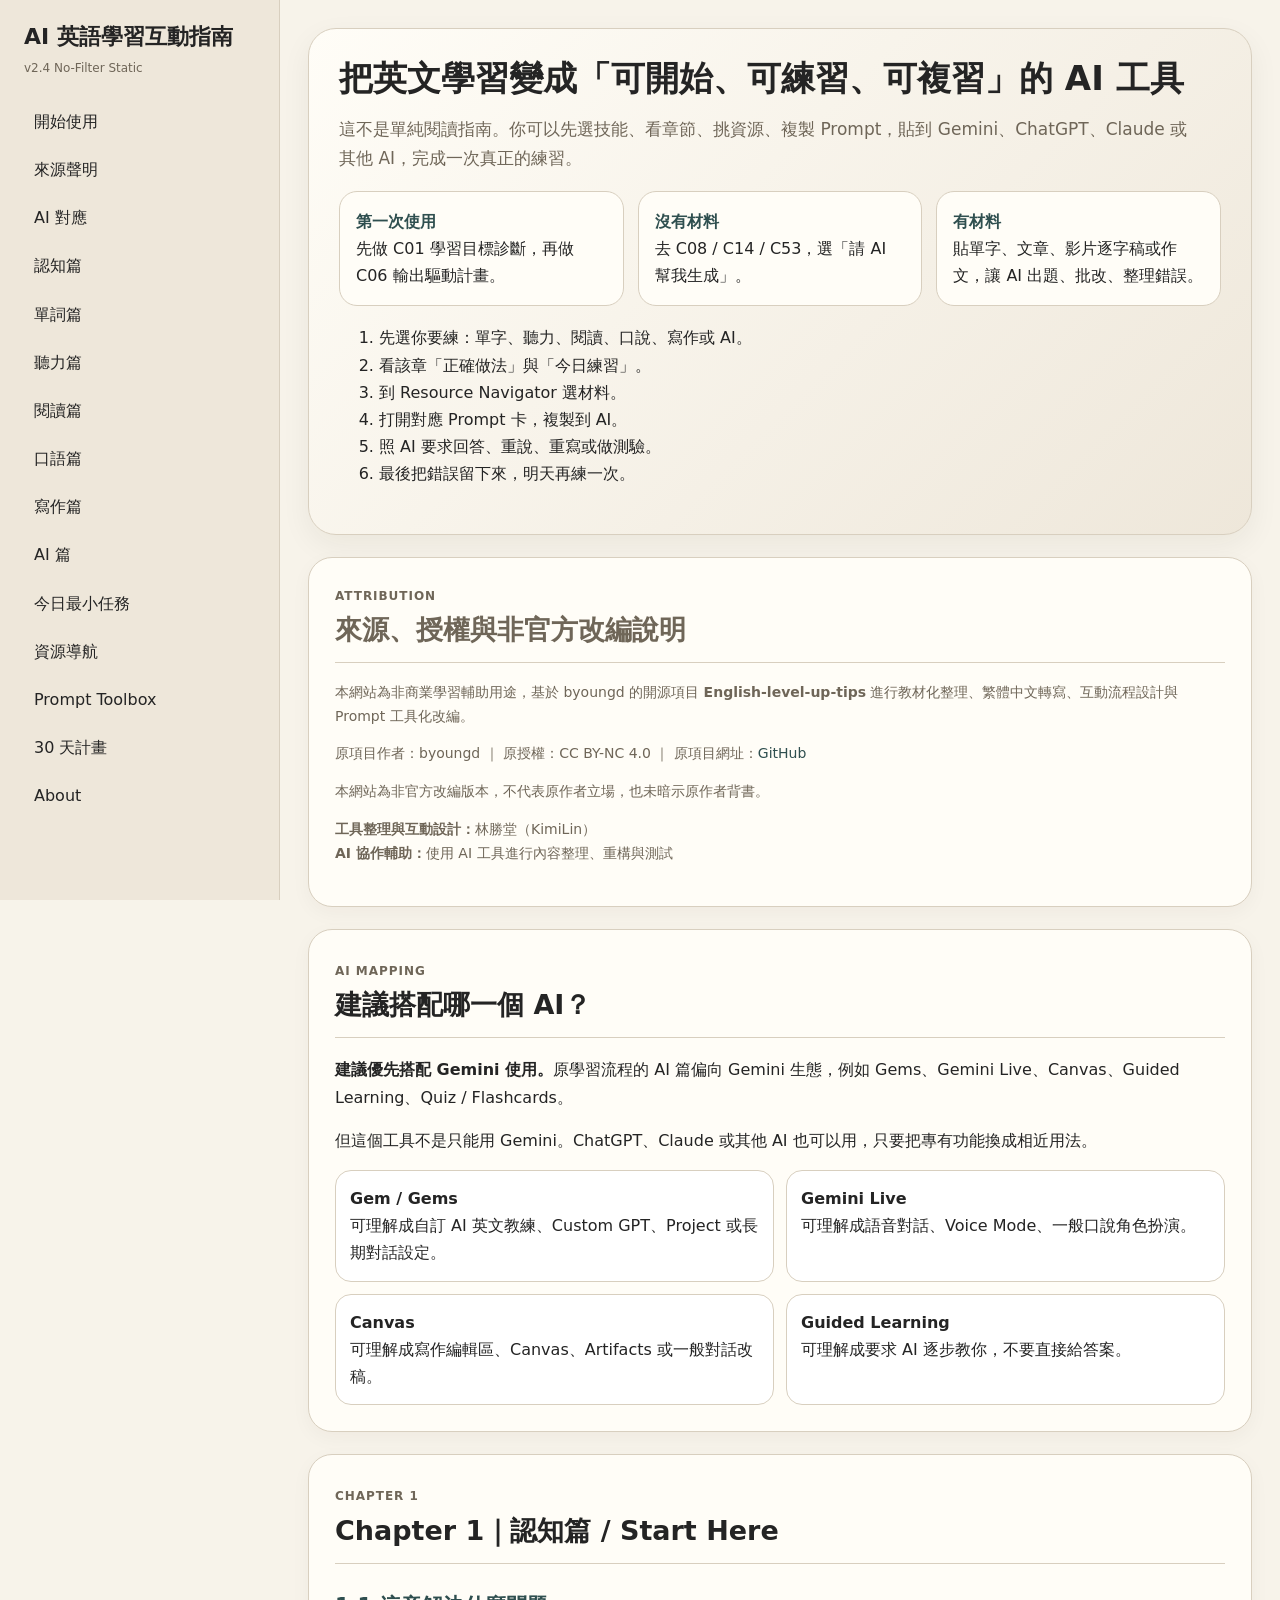
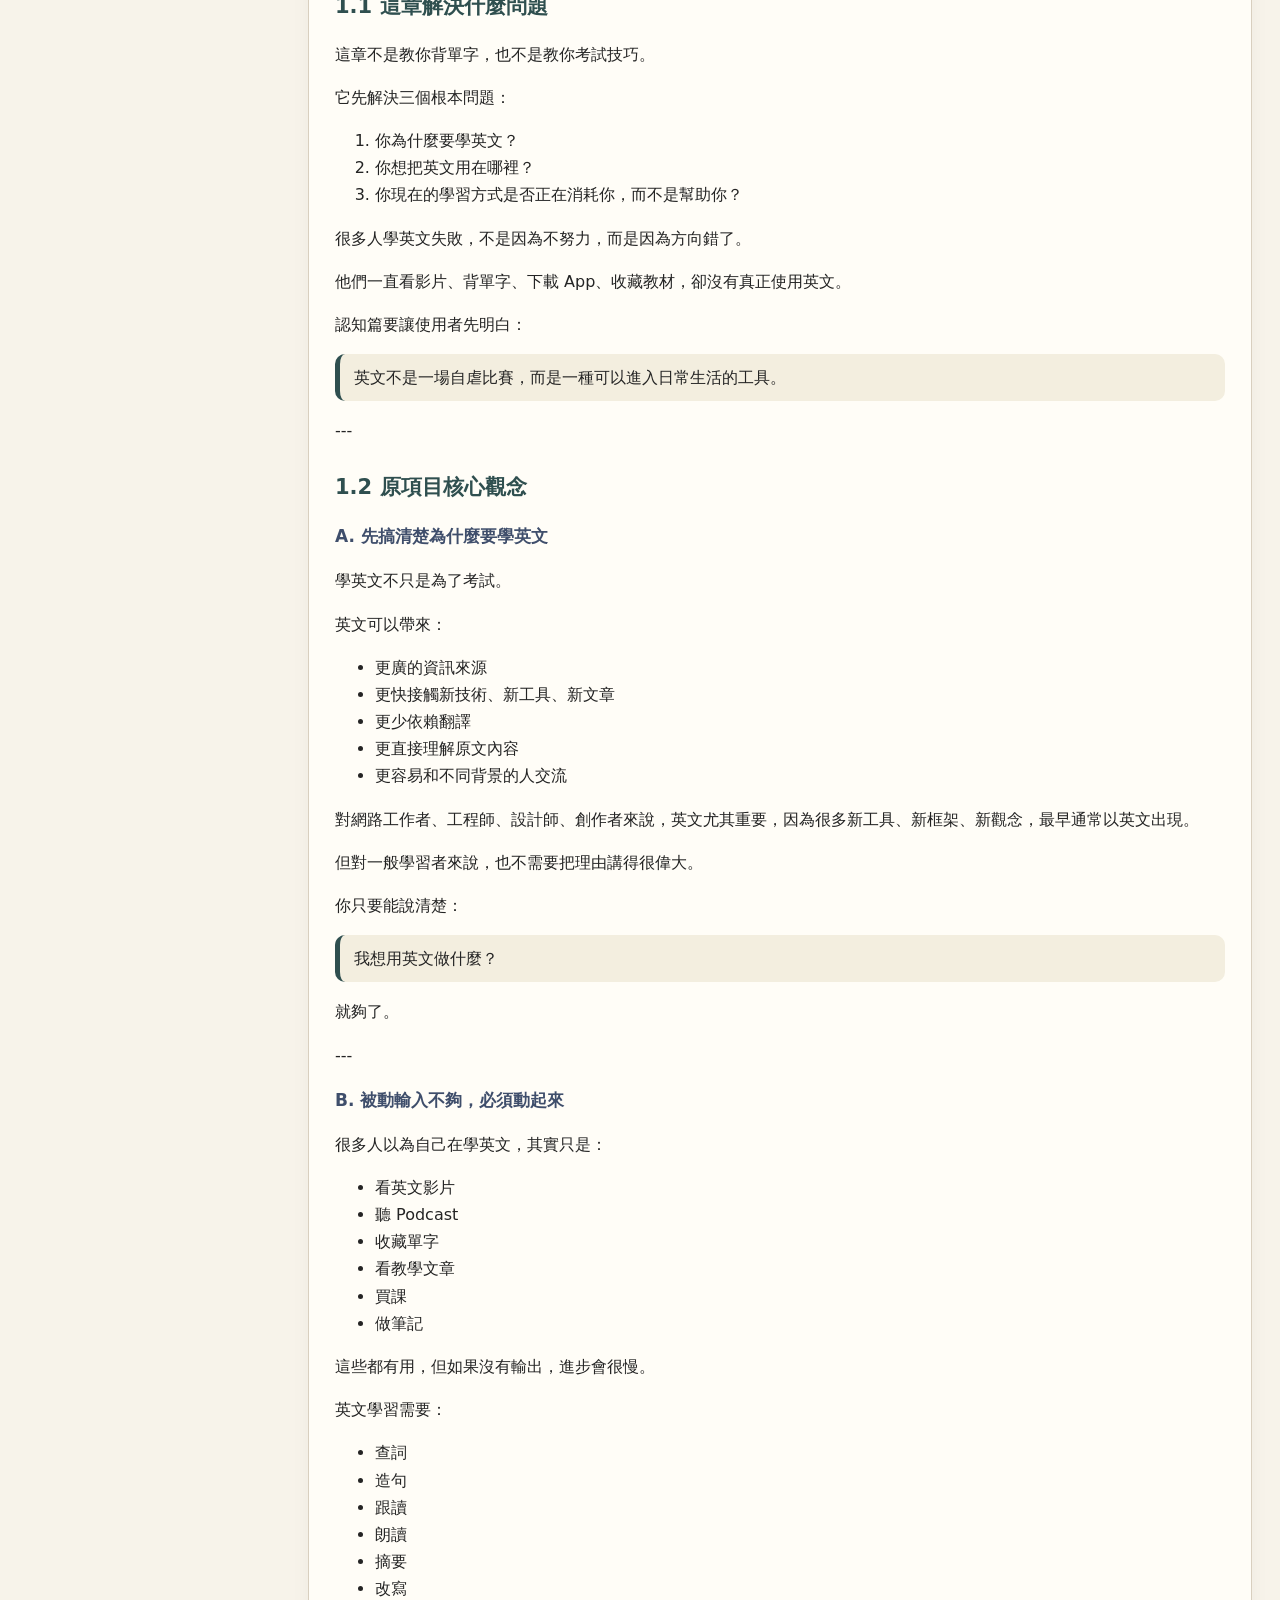
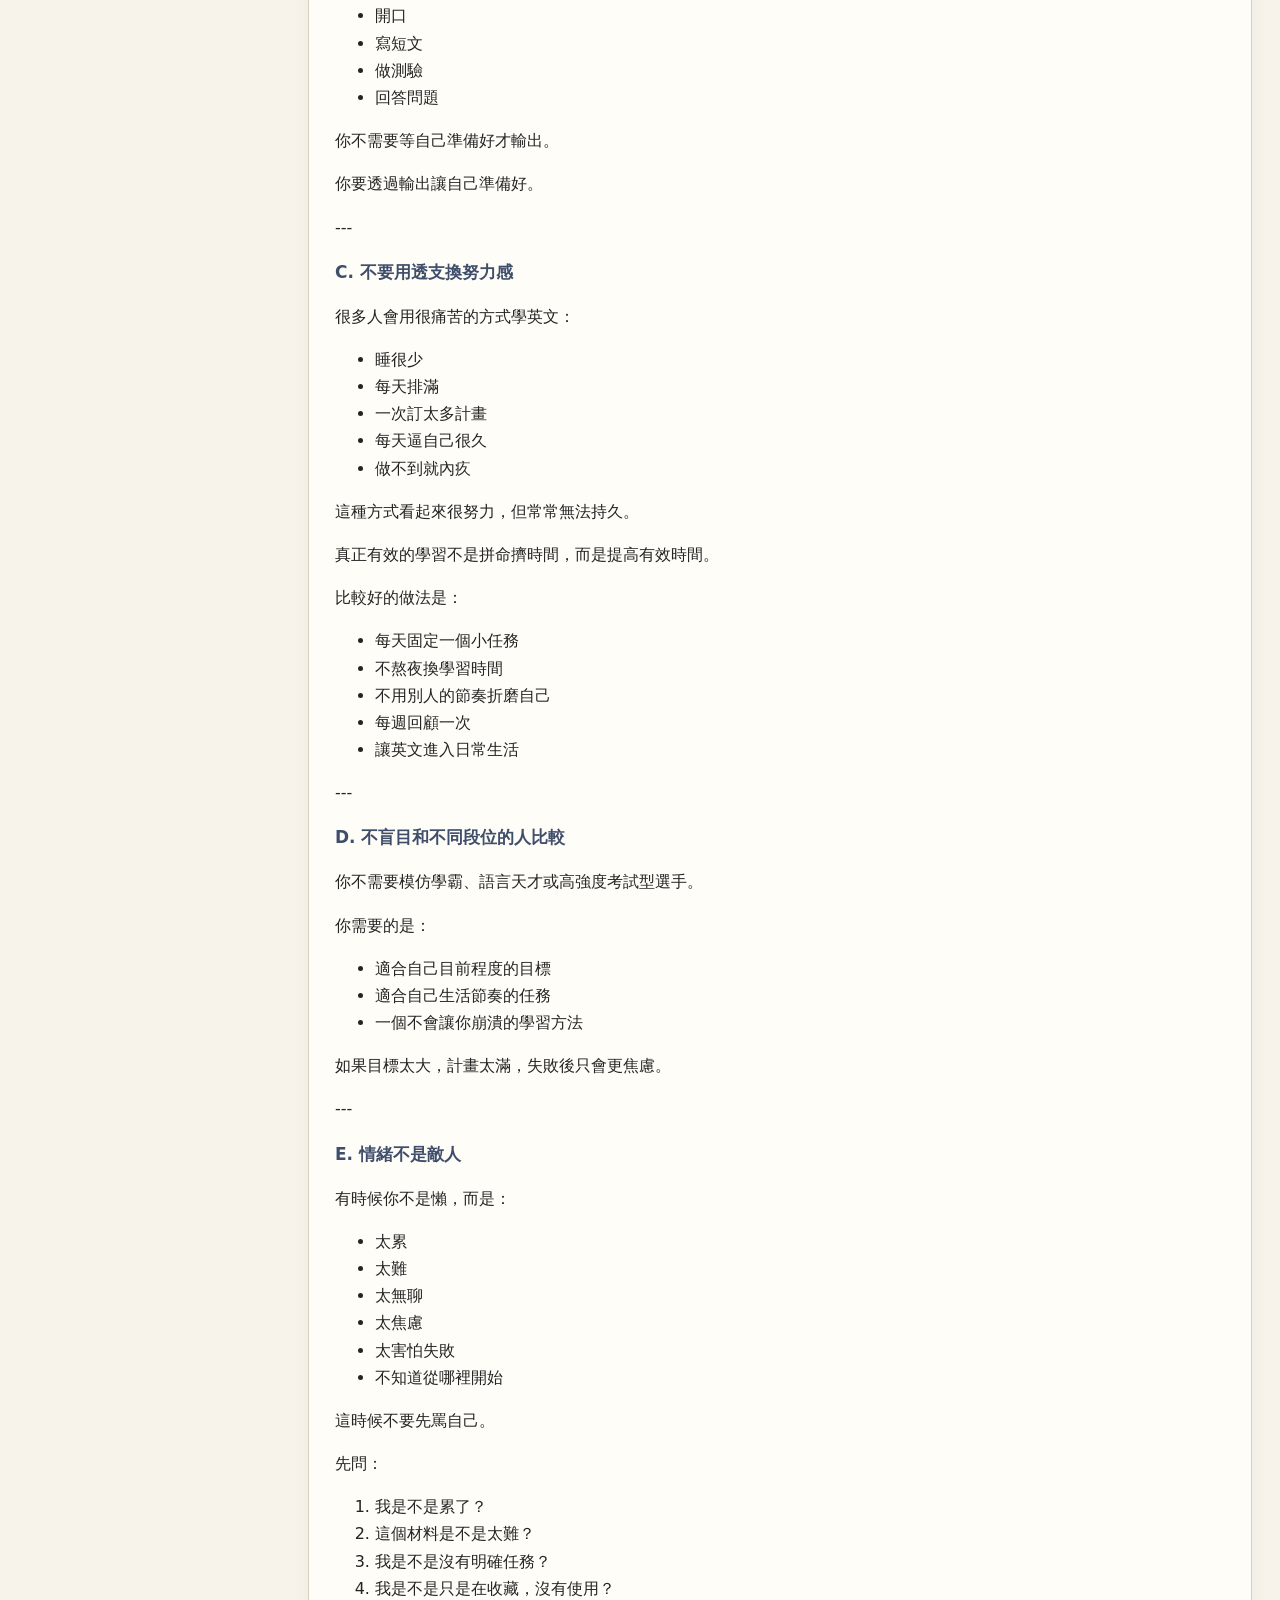
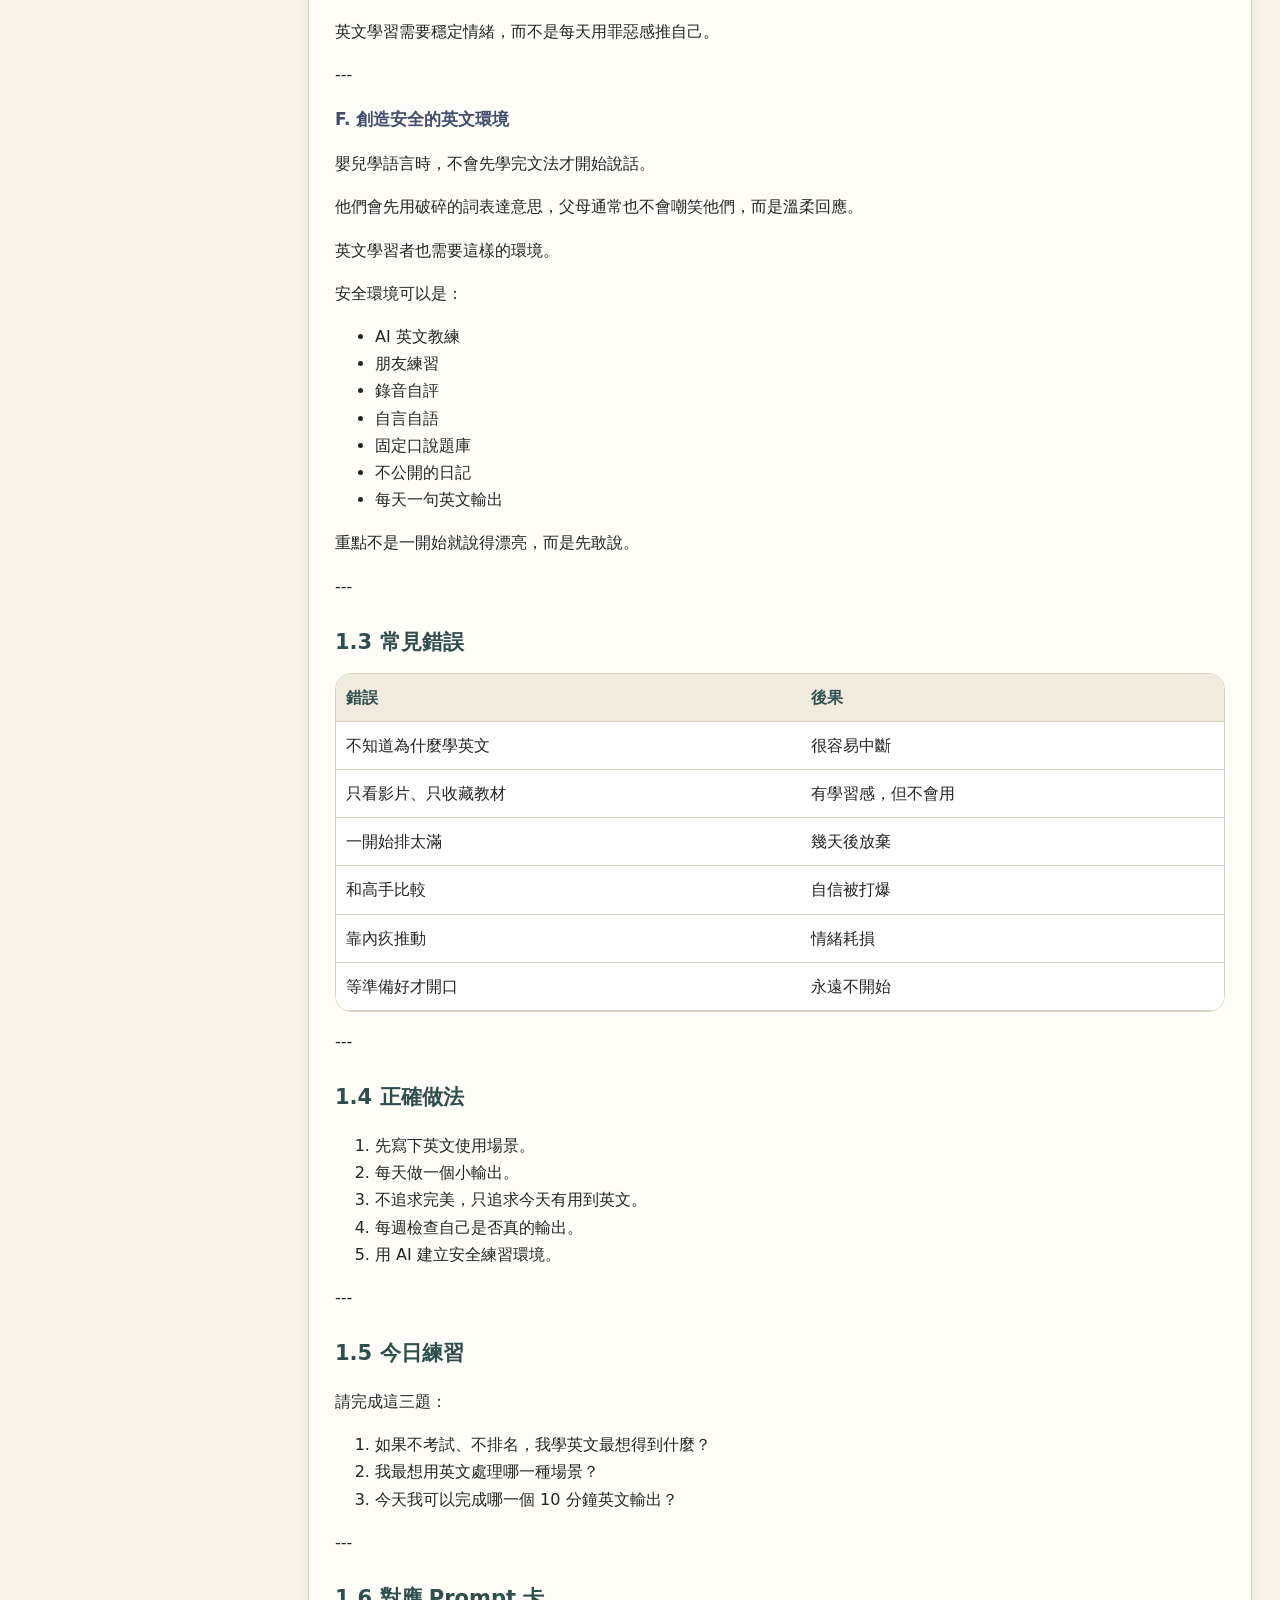
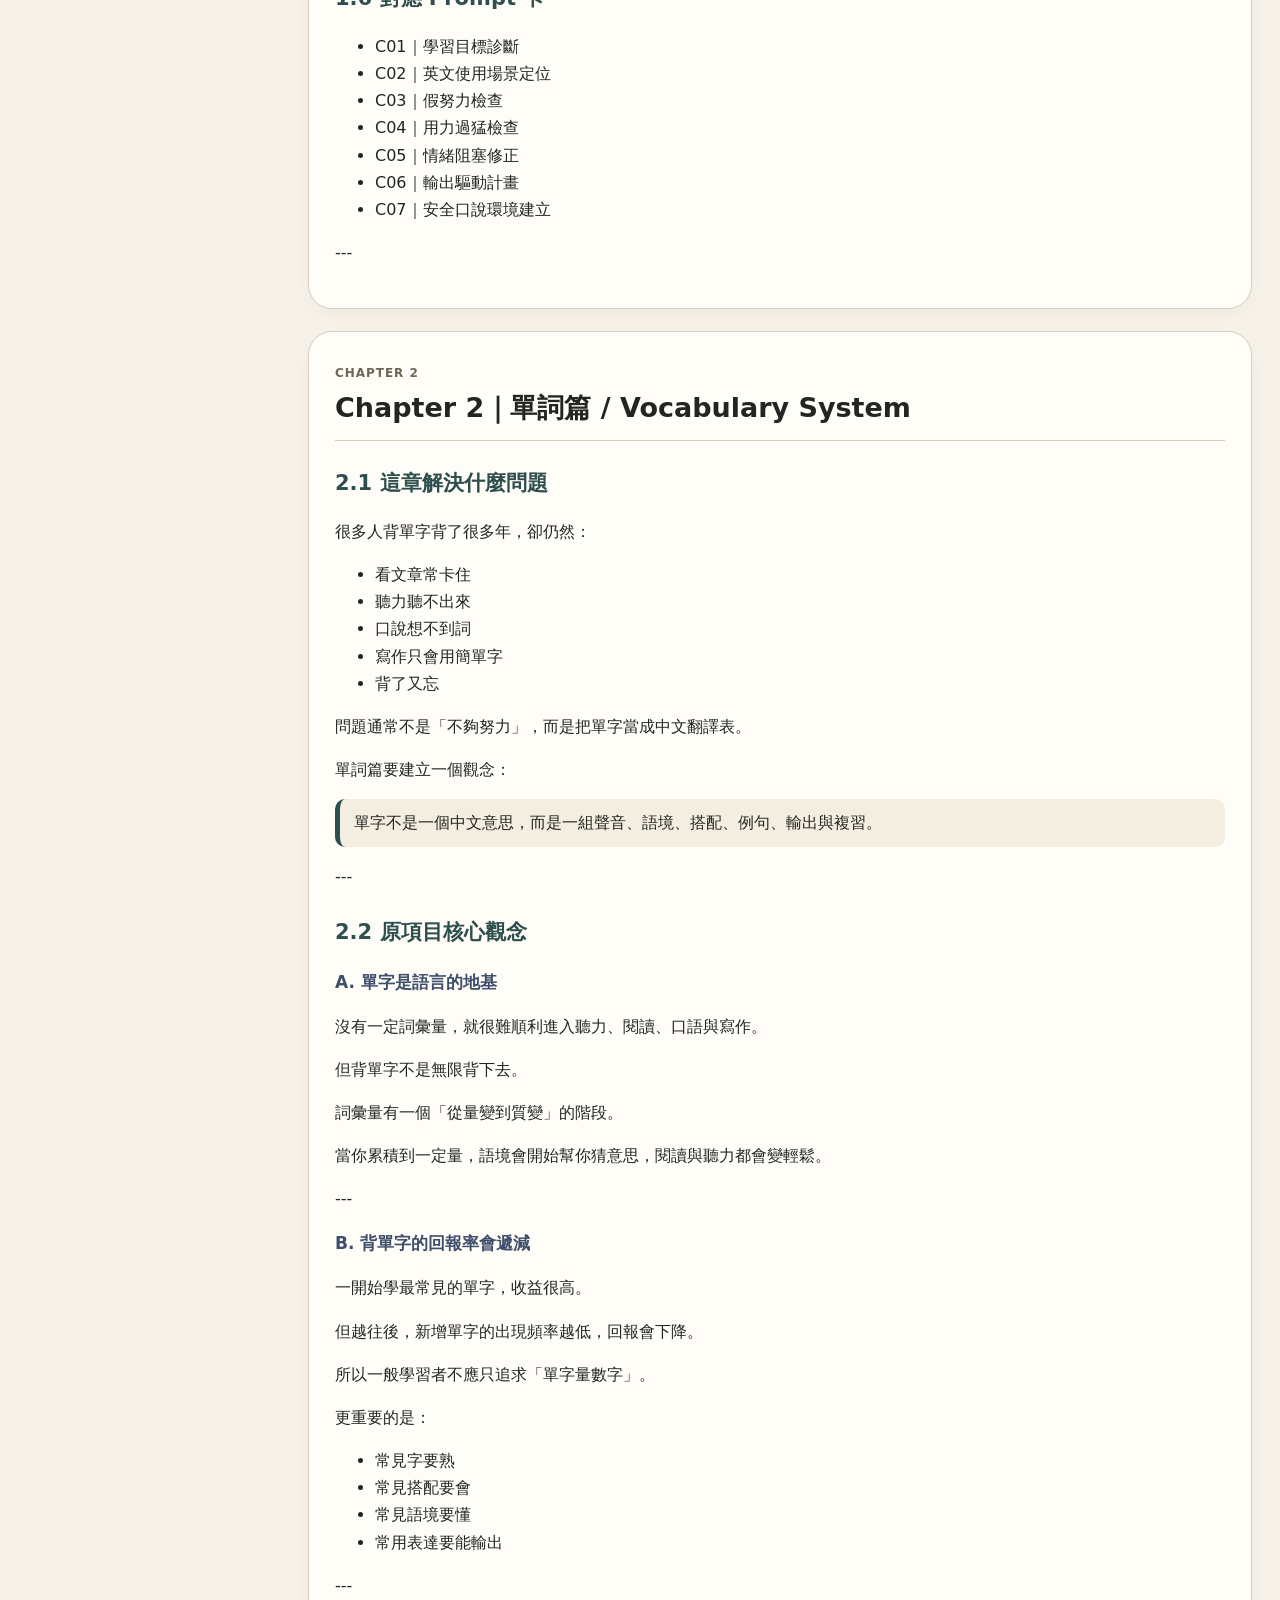
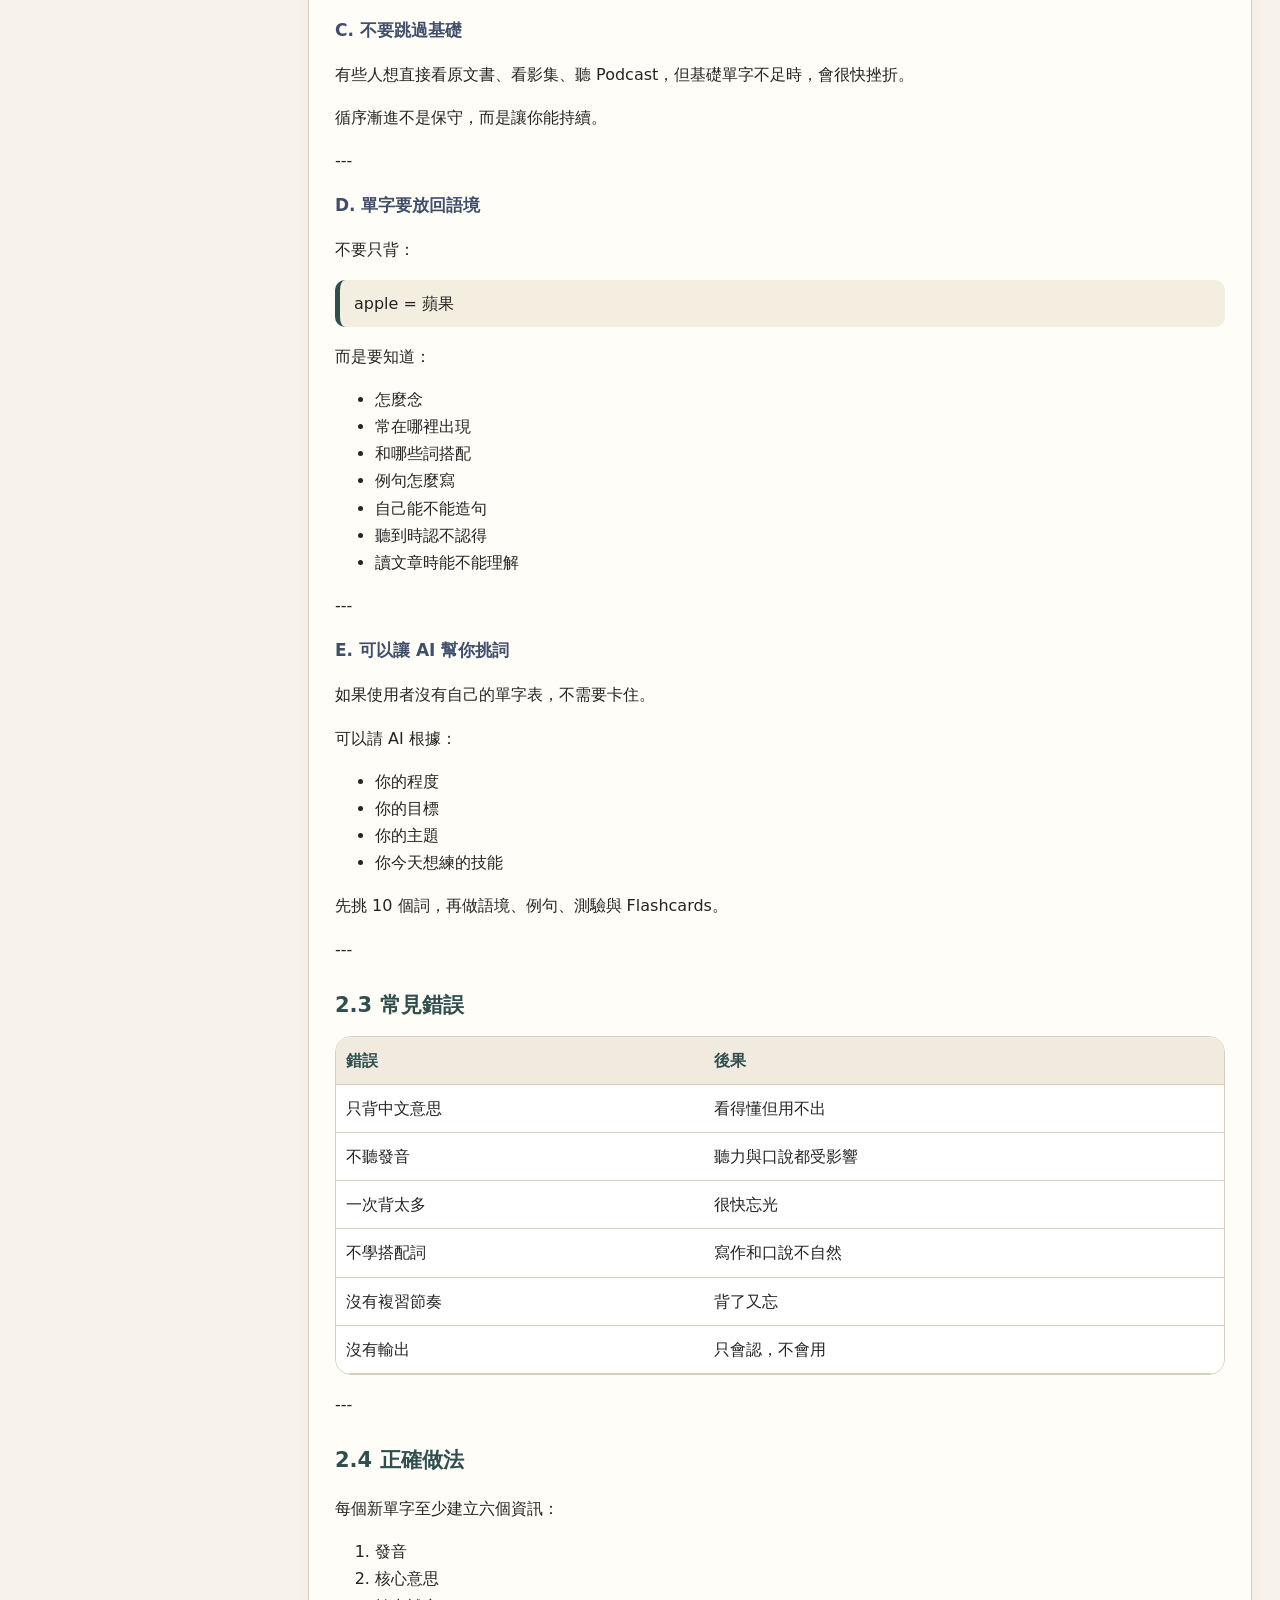
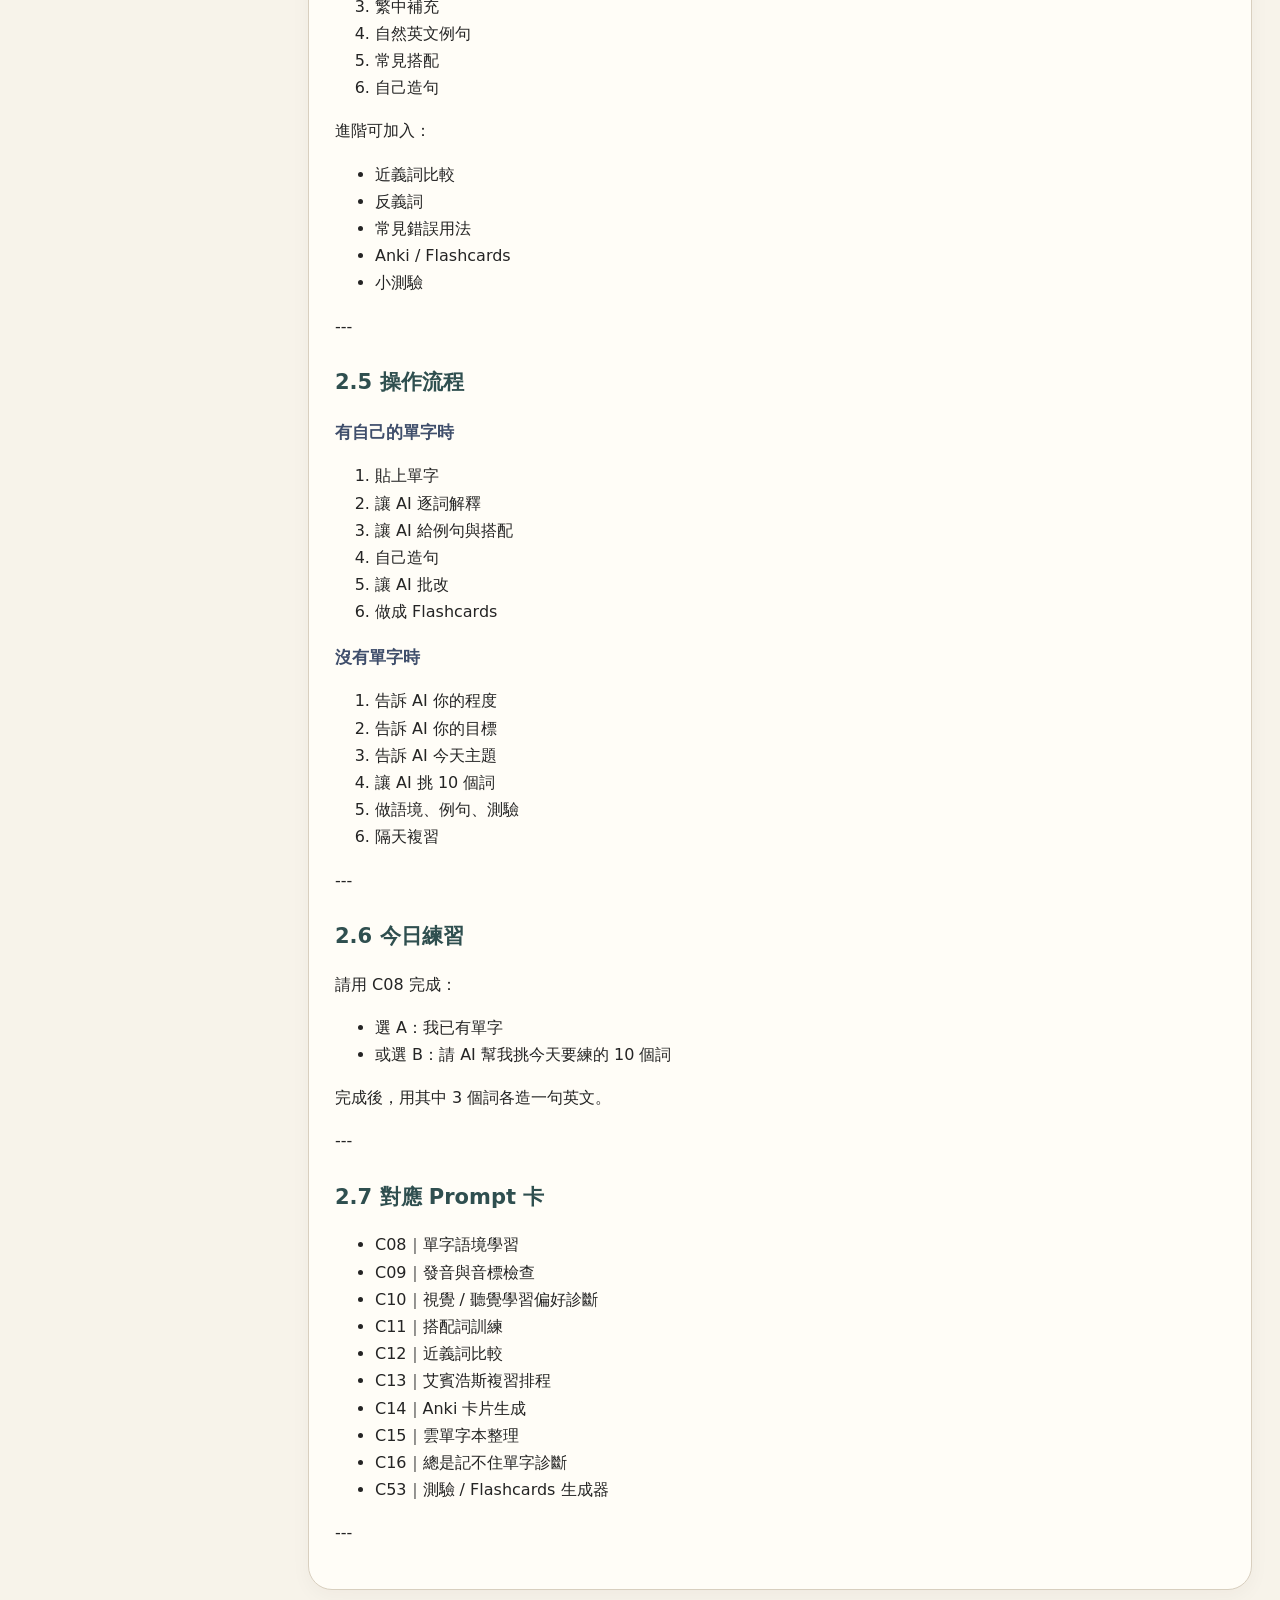
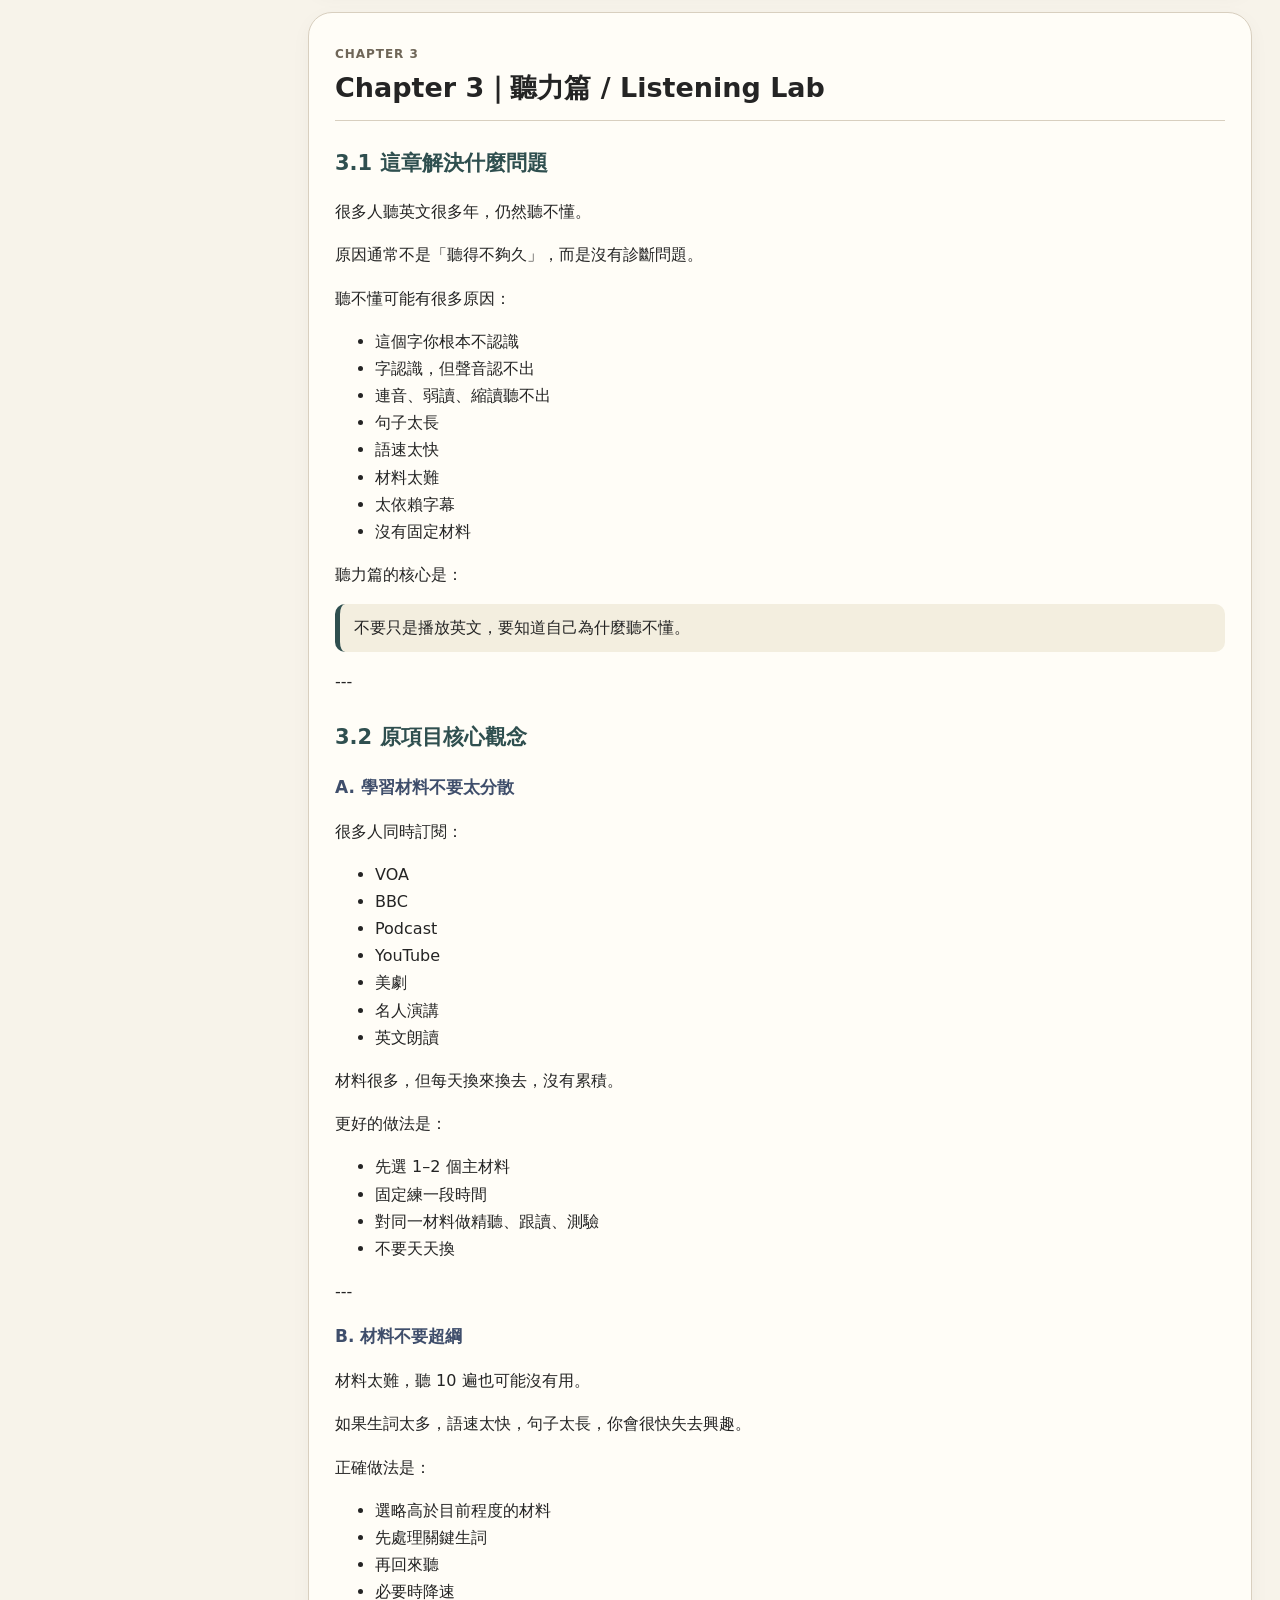
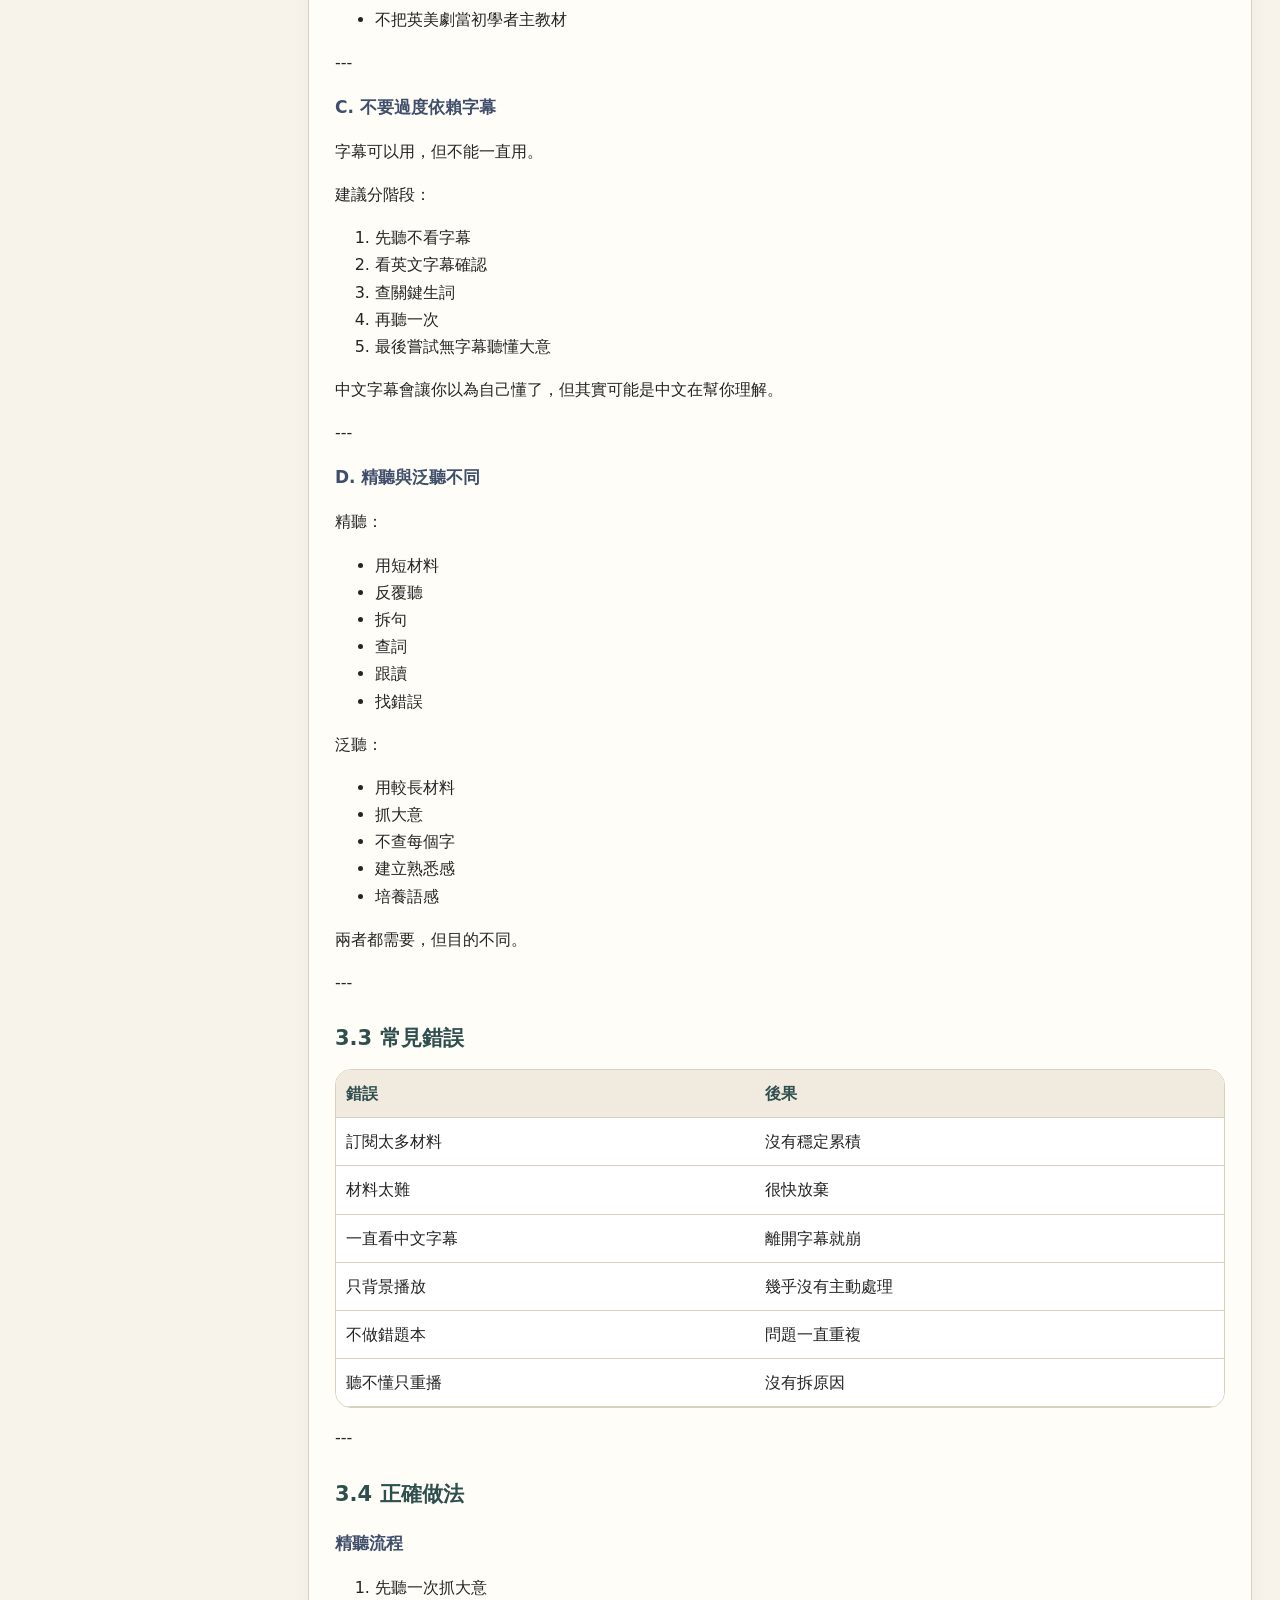
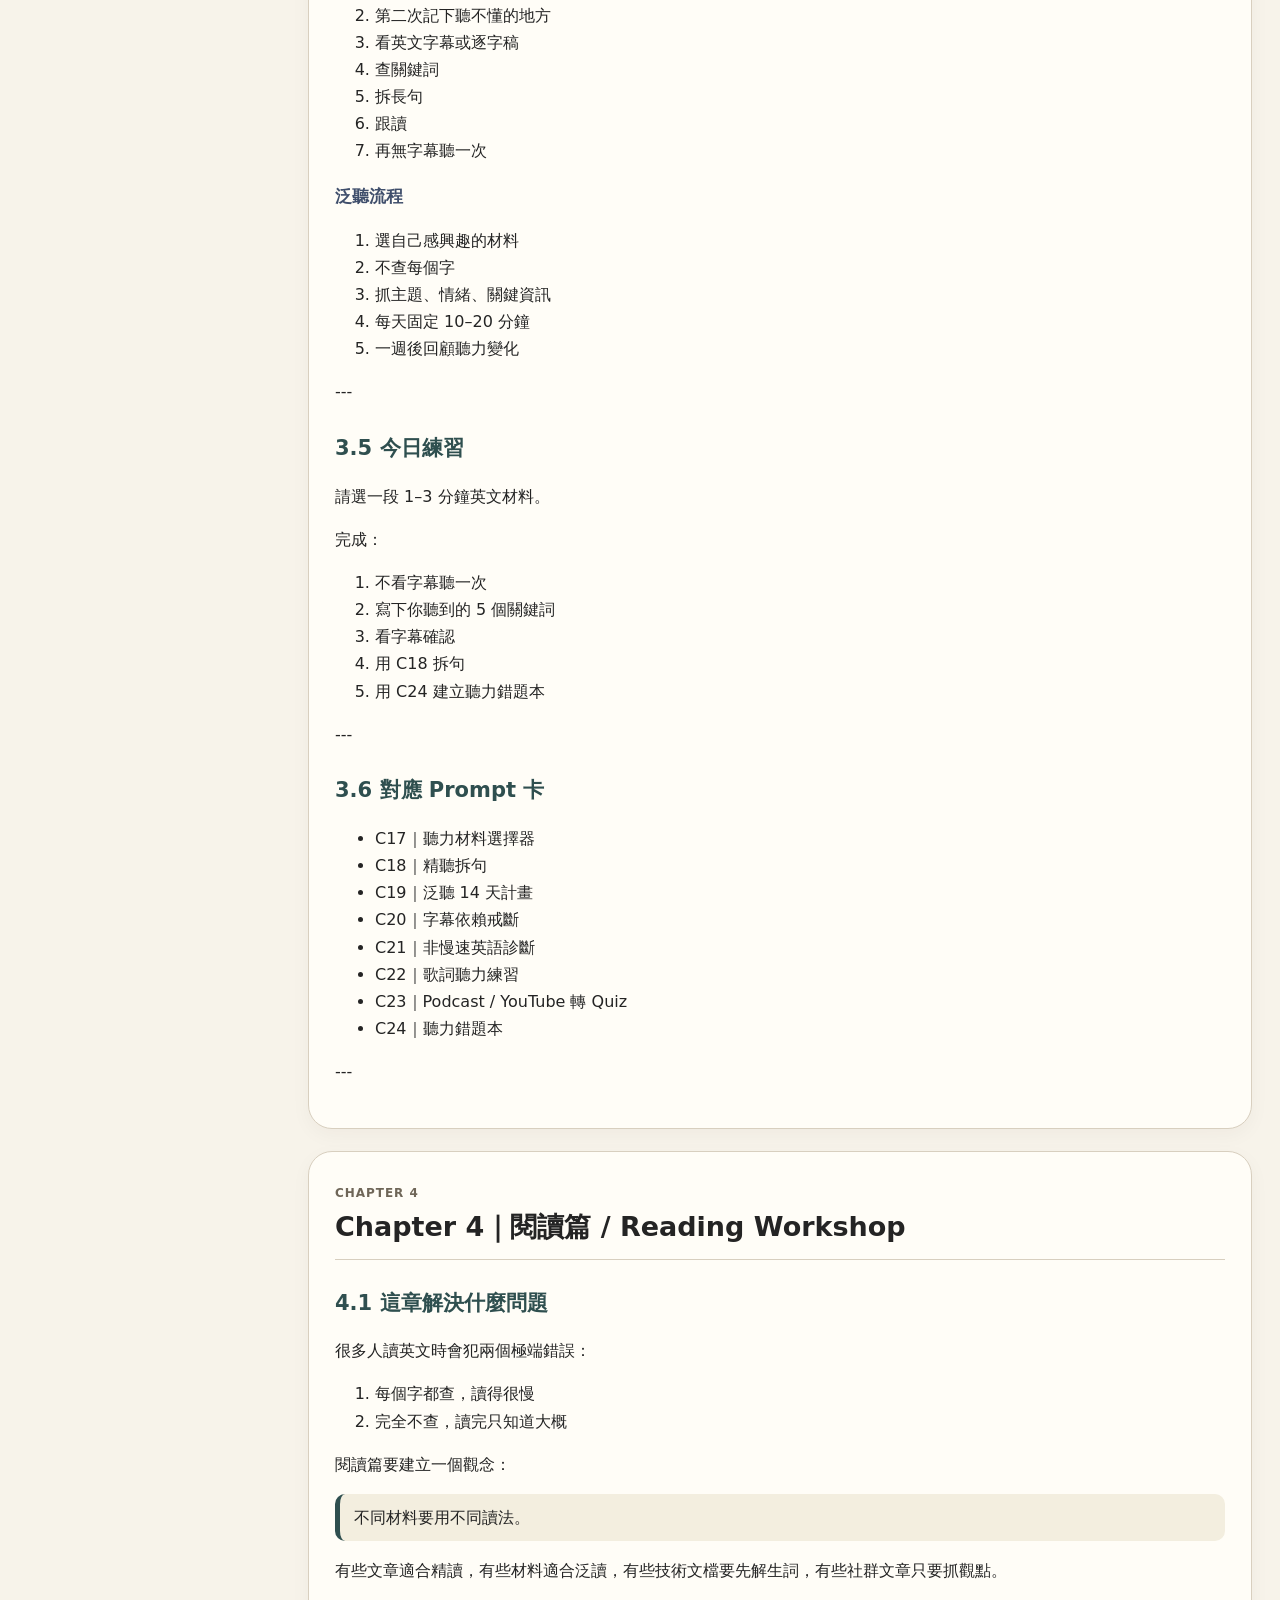
==== index.html @ 65187bd9 "Add files via upload" ====
<!doctype html>
<html lang="zh-Hant">
<head>
<meta charset="utf-8">
<meta name="viewport" content="width=device-width, initial-scale=1">
<title>AI 英語學習互動指南 v2.4</title>
<style>
:root {
  --bg:#F7F3EA; --panel:#FFFDF7; --side:#EEE7DA; --ink:#242424; --muted:#6f6658;
  --green:#2F4F4F; --blue:#3F4E6B; --line:#D8CFBF; --prompt:#1F2430; --promptText:#F5F7FA;
  --ok:#DDEEDC; --warn:#F6D6D6; --yellow:#FFF2B8;
}
*{box-sizing:border-box}
html{scroll-behavior:smooth}
body{margin:0;background:var(--bg);color:var(--ink);font-family:system-ui,-apple-system,BlinkMacSystemFont,"Noto Sans TC","Segoe UI",sans-serif;line-height:1.7}
a{color:var(--green);text-decoration:none}
.layout{display:grid;grid-template-columns:280px 1fr;min-height:100vh}
aside{background:var(--side);border-right:1px solid var(--line);padding:24px;position:sticky;top:0;height:100vh;overflow:auto}
.brand{font-weight:900;font-size:22px;line-height:1.2;margin-bottom:8px}
.version{font-size:12px;color:var(--muted);margin-bottom:20px}
nav a{display:block;padding:9px 10px;border-radius:10px;margin:3px 0;color:var(--ink)}
nav a:hover{background:rgba(47,79,79,.1)}
main{padding:28px;max-width:1180px;width:100%;margin:0 auto}
.hero{background:linear-gradient(135deg,#fffdf7,#eee7da);border:1px solid var(--line);border-radius:28px;padding:30px;margin-bottom:22px;box-shadow:0 10px 30px rgba(40,30,10,.06)}
.hero h1{font-size:34px;line-height:1.15;margin:0 0 12px}
.subtitle{font-size:17px;color:var(--muted);max-width:850px}
.quick-grid{display:grid;grid-template-columns:repeat(3,minmax(0,1fr));gap:14px;margin:18px 0}
.quick{background:var(--panel);border:1px solid var(--line);border-radius:18px;padding:16px}
.quick b{color:var(--green)}
.section{background:var(--panel);border:1px solid var(--line);border-radius:24px;padding:26px;margin:22px 0;box-shadow:0 6px 20px rgba(40,30,10,.04)}
.section-head{border-bottom:1px solid var(--line);margin-bottom:18px;padding-bottom:10px}
.kicker{font-size:12px;text-transform:uppercase;letter-spacing:.08em;color:var(--muted);font-weight:700}
h2{font-size:27px;line-height:1.25;margin:.2em 0}
h3{font-size:21px;margin:1.2em 0 .45em;color:var(--green)}
h4{font-size:17px;margin:1em 0 .25em;color:var(--blue)}
blockquote{border-left:5px solid var(--green);background:#f3eedf;padding:10px 14px;margin:12px 0;border-radius:10px}
.table-wrap{overflow:auto;border:1px solid var(--line);border-radius:16px;margin:12px 0}
table{border-collapse:collapse;width:100%;min-width:560px;background:#fff}
th,td{border-bottom:1px solid var(--line);padding:10px;vertical-align:top;text-align:left}
th{background:#f0eadf;color:var(--green)}
pre{background:var(--prompt);color:var(--promptText);padding:14px;border-radius:14px;overflow:auto}
.filters{display:flex;flex-wrap:wrap;gap:8px;margin:12px 0 18px}
.filter-btn{border:1px solid var(--line);background:#fff;border-radius:999px;padding:8px 12px;cursor:pointer}
.filter-btn.active{background:var(--green);color:white}
.resource-grid{display:grid;grid-template-columns:repeat(2,minmax(0,1fr));gap:14px}
.resource-card{border:1px solid var(--line);border-radius:18px;background:#fffdf9;padding:16px}
.card-top{display:flex;justify-content:space-between;font-size:12px;color:var(--muted);font-weight:700}
.resource-card h3{margin:.4em 0;font-size:18px}
.tag,.pill{display:inline-block;border:1px solid var(--line);border-radius:999px;padding:3px 8px;margin:2px;font-size:12px;background:#fff}
.pill{background:#eef5ef;color:var(--green);font-weight:700}
.warn{background:#fff6f2;border-left:4px solid #c87958;padding:9px;border-radius:8px}
.prompt-toolbar{display:flex;flex-wrap:wrap;gap:8px;margin-bottom:14px}
.prompt-card{border:1px solid var(--line);border-radius:18px;background:#fff;margin:10px 0;overflow:hidden}
.prompt-card summary{cursor:pointer;padding:14px 16px;display:flex;justify-content:space-between;gap:12px;align-items:center}
.prompt-card summary span{font-size:12px;color:var(--muted);white-space:nowrap}
.prompt-card[open]{box-shadow:0 8px 20px rgba(30,30,20,.06)}
.prompt-card > *:not(summary){margin-left:16px;margin-right:16px}
.meta-grid{display:grid;grid-template-columns:1fr 1fr;gap:10px}
textarea{width:calc(100% - 32px);min-height:180px;margin:8px 16px 8px 0;padding:14px;border-radius:14px;border:1px solid var(--line);background:var(--prompt);color:var(--promptText);font-family:ui-monospace,SFMono-Regular,Menlo,Consolas,monospace;line-height:1.55}
button{border:0;background:var(--green);color:white;border-radius:12px;padding:9px 13px;cursor:pointer;font-weight:700;margin:6px 0 12px}
.subdetails{background:#f7f4ec;border:1px solid var(--line);border-radius:14px;padding:8px;margin:10px 16px 12px 0}
.after{background:var(--ok);border-radius:12px;padding:10px}
.small-label{font-size:12px;font-weight:800;color:var(--muted);display:block;margin-top:10px}
.ai-map{display:grid;grid-template-columns:repeat(2,minmax(0,1fr));gap:12px}
.ai-map div{background:#fff;border:1px solid var(--line);border-radius:16px;padding:14px}
.about{font-size:14px;color:var(--muted)}
.source-list a{word-break:break-word}
.copy-note{font-size:13px;color:var(--muted);background:#fff7df;border:1px solid var(--line);padding:9px;border-radius:12px}
@media(max-width:900px){
 aside{max-height:42vh;overflow:auto}

 .layout{display:block}
 aside{position:relative;height:auto;border-right:0;border-bottom:1px solid var(--line)}
 nav{display:grid;grid-template-columns:repeat(2,minmax(0,1fr));gap:4px}
 main{padding:16px}
 .quick-grid,.resource-grid,.meta-grid,.ai-map{grid-template-columns:1fr}
 .hero h1{font-size:28px}
 .section{padding:18px;border-radius:20px}
 textarea{width:calc(100% - 16px);min-height:220px}
 .prompt-card summary{align-items:flex-start;flex-direction:column}
}
</style>
</head>
<body>
<div class="layout">
<aside>
  <div class="brand">AI 英語學習互動指南</div>
  <div class="version">v2.4 No-Filter Static</div>
  <nav>
    <a href="#start">開始使用</a>
    <a href="#attribution-notice">來源聲明</a>
    <a href="#ai-tools">AI 對應</a>
    <a href="#chapter-1">認知篇</a>
    <a href="#chapter-2">單詞篇</a>
    <a href="#chapter-3">聽力篇</a>
    <a href="#chapter-4">閱讀篇</a>
    <a href="#chapter-5">口語篇</a>
    <a href="#chapter-6">寫作篇</a>
    <a href="#chapter-7">AI 篇</a>
    <a href="#today">今日最小任務</a>
    <a href="#resources">資源導航</a>
    <a href="#toolbox">Prompt Toolbox</a>
    <a href="#plan">30 天計畫</a>
    <a href="#about">About</a>
  </nav>
</aside>
<main>
<section class="hero" id="start">
  <h1>把英文學習變成「可開始、可練習、可複習」的 AI 工具</h1>
  <p class="subtitle">這不是單純閱讀指南。你可以先選技能、看章節、挑資源、複製 Prompt，貼到 Gemini、ChatGPT、Claude 或其他 AI，完成一次真正的練習。</p>
  <div class="quick-grid">
    <div class="quick"><b>第一次使用</b><br>先做 C01 學習目標診斷，再做 C06 輸出驅動計畫。</div>
    <div class="quick"><b>沒有材料</b><br>去 C08 / C14 / C53，選「請 AI 幫我生成」。</div>
    <div class="quick"><b>有材料</b><br>貼單字、文章、影片逐字稿或作文，讓 AI 出題、批改、整理錯誤。</div>
  </div>
  <ol>
    <li>先選你要練：單字、聽力、閱讀、口說、寫作或 AI。</li>
    <li>看該章「正確做法」與「今日練習」。</li>
    <li>到 Resource Navigator 選材料。</li>
    <li>打開對應 Prompt 卡，複製到 AI。</li>
    <li>照 AI 要求回答、重說、重寫或做測驗。</li>
    <li>最後把錯誤留下來，明天再練一次。</li>
  </ol>
</section>


<section class="section about" id="attribution-notice">
  <div class="section-head"><span class="kicker">Attribution</span><h2>來源、授權與非官方改編說明</h2></div>
  <p>本網站為非商業學習輔助用途，基於 byoungd 的開源項目 <b>English-level-up-tips</b> 進行教材化整理、繁體中文轉寫、互動流程設計與 Prompt 工具化改編。</p>
  <p>原項目作者：byoungd ｜ 原授權：CC BY-NC 4.0 ｜ 原項目網址：<a href="https://github.com/byoungd/English-level-up-tips" target="_blank" rel="noopener">GitHub</a></p>
  <p>本網站為非官方改編版本，不代表原作者立場，也未暗示原作者背書。</p>
  <p><b>工具整理與互動設計：</b>林勝堂（KimiLin）<br><b>AI 協作輔助：</b>使用 AI 工具進行內容整理、重構與測試</p>
</section>

<section class="section" id="ai-tools">
  <div class="section-head"><span class="kicker">AI Mapping</span><h2>建議搭配哪一個 AI？</h2></div>
  <p><b>建議優先搭配 Gemini 使用。</b>原學習流程的 AI 篇偏向 Gemini 生態，例如 Gems、Gemini Live、Canvas、Guided Learning、Quiz / Flashcards。</p>
  <p>但這個工具不是只能用 Gemini。ChatGPT、Claude 或其他 AI 也可以用，只要把專有功能換成相近用法。</p>
  <div class="ai-map">
    <div><b>Gem / Gems</b><br>可理解成自訂 AI 英文教練、Custom GPT、Project 或長期對話設定。</div>
    <div><b>Gemini Live</b><br>可理解成語音對話、Voice Mode、一般口說角色扮演。</div>
    <div><b>Canvas</b><br>可理解成寫作編輯區、Canvas、Artifacts 或一般對話改稿。</div>
    <div><b>Guided Learning</b><br>可理解成要求 AI 逐步教你，不要直接給答案。</div>
  </div>
</section>


<section class="section chapter" id="chapter-1">
  <div class="section-head"><span class="kicker">Chapter 1</span><h2>Chapter 1｜認知篇 / Start Here</h2></div>
  <h3>1.1 這章解決什麼問題</h3>
<p>這章不是教你背單字，也不是教你考試技巧。</p>
<p>它先解決三個根本問題：</p>
<ol>
<li>你為什麼要學英文？</li>
<li>你想把英文用在哪裡？</li>
<li>你現在的學習方式是否正在消耗你，而不是幫助你？</li>
</ol>
<p>很多人學英文失敗，不是因為不努力，而是因為方向錯了。</p>
<p>他們一直看影片、背單字、下載 App、收藏教材，卻沒有真正使用英文。</p>
<p>認知篇要讓使用者先明白：</p>
<blockquote>英文不是一場自虐比賽，而是一種可以進入日常生活的工具。</blockquote>
<p>---</p>
<h3>1.2 原項目核心觀念</h3>
<h4>A. 先搞清楚為什麼要學英文</h4>
<p>學英文不只是為了考試。</p>
<p>英文可以帶來：</p>
<ul>
<li>更廣的資訊來源</li>
<li>更快接觸新技術、新工具、新文章</li>
<li>更少依賴翻譯</li>
<li>更直接理解原文內容</li>
<li>更容易和不同背景的人交流</li>
</ul>
<p>對網路工作者、工程師、設計師、創作者來說，英文尤其重要，因為很多新工具、新框架、新觀念，最早通常以英文出現。</p>
<p>但對一般學習者來說，也不需要把理由講得很偉大。</p>
<p>你只要能說清楚：</p>
<blockquote>我想用英文做什麼？</blockquote>
<p>就夠了。</p>
<p>---</p>
<h4>B. 被動輸入不夠，必須動起來</h4>
<p>很多人以為自己在學英文，其實只是：</p>
<ul>
<li>看英文影片</li>
<li>聽 Podcast</li>
<li>收藏單字</li>
<li>看教學文章</li>
<li>買課</li>
<li>做筆記</li>
</ul>
<p>這些都有用，但如果沒有輸出，進步會很慢。</p>
<p>英文學習需要：</p>
<ul>
<li>查詞</li>
<li>造句</li>
<li>跟讀</li>
<li>朗讀</li>
<li>摘要</li>
<li>改寫</li>
<li>開口</li>
<li>寫短文</li>
<li>做測驗</li>
<li>回答問題</li>
</ul>
<p>你不需要等自己準備好才輸出。</p>
<p>你要透過輸出讓自己準備好。</p>
<p>---</p>
<h4>C. 不要用透支換努力感</h4>
<p>很多人會用很痛苦的方式學英文：</p>
<ul>
<li>睡很少</li>
<li>每天排滿</li>
<li>一次訂太多計畫</li>
<li>每天逼自己很久</li>
<li>做不到就內疚</li>
</ul>
<p>這種方式看起來很努力，但常常無法持久。</p>
<p>真正有效的學習不是拼命擠時間，而是提高有效時間。</p>
<p>比較好的做法是：</p>
<ul>
<li>每天固定一個小任務</li>
<li>不熬夜換學習時間</li>
<li>不用別人的節奏折磨自己</li>
<li>每週回顧一次</li>
<li>讓英文進入日常生活</li>
</ul>
<p>---</p>
<h4>D. 不盲目和不同段位的人比較</h4>
<p>你不需要模仿學霸、語言天才或高強度考試型選手。</p>
<p>你需要的是：</p>
<ul>
<li>適合自己目前程度的目標</li>
<li>適合自己生活節奏的任務</li>
<li>一個不會讓你崩潰的學習方法</li>
</ul>
<p>如果目標太大，計畫太滿，失敗後只會更焦慮。</p>
<p>---</p>
<h4>E. 情緒不是敵人</h4>
<p>有時候你不是懶，而是：</p>
<ul>
<li>太累</li>
<li>太難</li>
<li>太無聊</li>
<li>太焦慮</li>
<li>太害怕失敗</li>
<li>不知道從哪裡開始</li>
</ul>
<p>這時候不要先罵自己。</p>
<p>先問：</p>
<ol>
<li>我是不是累了？</li>
<li>這個材料是不是太難？</li>
<li>我是不是沒有明確任務？</li>
<li>我是不是只是在收藏，沒有使用？</li>
</ol>
<p>英文學習需要穩定情緒，而不是每天用罪惡感推自己。</p>
<p>---</p>
<h4>F. 創造安全的英文環境</h4>
<p>嬰兒學語言時，不會先學完文法才開始說話。</p>
<p>他們會先用破碎的詞表達意思，父母通常也不會嘲笑他們，而是溫柔回應。</p>
<p>英文學習者也需要這樣的環境。</p>
<p>安全環境可以是：</p>
<ul>
<li>AI 英文教練</li>
<li>朋友練習</li>
<li>錄音自評</li>
<li>自言自語</li>
<li>固定口說題庫</li>
<li>不公開的日記</li>
<li>每天一句英文輸出</li>
</ul>
<p>重點不是一開始就說得漂亮，而是先敢說。</p>
<p>---</p>
<h3>1.3 常見錯誤</h3>
<div class="table-wrap"><table>
<thead><tr><th>錯誤</th><th>後果</th></tr></thead><tbody>
<tr><td>不知道為什麼學英文</td><td>很容易中斷</td></tr>
<tr><td>只看影片、只收藏教材</td><td>有學習感，但不會用</td></tr>
<tr><td>一開始排太滿</td><td>幾天後放棄</td></tr>
<tr><td>和高手比較</td><td>自信被打爆</td></tr>
<tr><td>靠內疚推動</td><td>情緒耗損</td></tr>
<tr><td>等準備好才開口</td><td>永遠不開始</td></tr>
</tbody></table></div>
<p>---</p>
<h3>1.4 正確做法</h3>
<ol>
<li>先寫下英文使用場景。</li>
<li>每天做一個小輸出。</li>
<li>不追求完美，只追求今天有用到英文。</li>
<li>每週檢查自己是否真的輸出。</li>
<li>用 AI 建立安全練習環境。</li>
</ol>
<p>---</p>
<h3>1.5 今日練習</h3>
<p>請完成這三題：</p>
<ol>
<li>如果不考試、不排名，我學英文最想得到什麼？</li>
<li>我最想用英文處理哪一種場景？</li>
<li>今天我可以完成哪一個 10 分鐘英文輸出？</li>
</ol>
<p>---</p>
<h3>1.6 對應 Prompt 卡</h3>
<ul>
<li>C01｜學習目標診斷</li>
<li>C02｜英文使用場景定位</li>
<li>C03｜假努力檢查</li>
<li>C04｜用力過猛檢查</li>
<li>C05｜情緒阻塞修正</li>
<li>C06｜輸出驅動計畫</li>
<li>C07｜安全口說環境建立</li>
</ul>
<p>---</p>
</section>

<section class="section chapter" id="chapter-2">
  <div class="section-head"><span class="kicker">Chapter 2</span><h2>Chapter 2｜單詞篇 / Vocabulary System</h2></div>
  <h3>2.1 這章解決什麼問題</h3>
<p>很多人背單字背了很多年，卻仍然：</p>
<ul>
<li>看文章常卡住</li>
<li>聽力聽不出來</li>
<li>口說想不到詞</li>
<li>寫作只會用簡單字</li>
<li>背了又忘</li>
</ul>
<p>問題通常不是「不夠努力」，而是把單字當成中文翻譯表。</p>
<p>單詞篇要建立一個觀念：</p>
<blockquote>單字不是一個中文意思，而是一組聲音、語境、搭配、例句、輸出與複習。</blockquote>
<p>---</p>
<h3>2.2 原項目核心觀念</h3>
<h4>A. 單字是語言的地基</h4>
<p>沒有一定詞彙量，就很難順利進入聽力、閱讀、口語與寫作。</p>
<p>但背單字不是無限背下去。</p>
<p>詞彙量有一個「從量變到質變」的階段。</p>
<p>當你累積到一定量，語境會開始幫你猜意思，閱讀與聽力都會變輕鬆。</p>
<p>---</p>
<h4>B. 背單字的回報率會遞減</h4>
<p>一開始學最常見的單字，收益很高。</p>
<p>但越往後，新增單字的出現頻率越低，回報會下降。</p>
<p>所以一般學習者不應只追求「單字量數字」。</p>
<p>更重要的是：</p>
<ul>
<li>常見字要熟</li>
<li>常見搭配要會</li>
<li>常見語境要懂</li>
<li>常用表達要能輸出</li>
</ul>
<p>---</p>
<h4>C. 不要跳過基礎</h4>
<p>有些人想直接看原文書、看影集、聽 Podcast，但基礎單字不足時，會很快挫折。</p>
<p>循序漸進不是保守，而是讓你能持續。</p>
<p>---</p>
<h4>D. 單字要放回語境</h4>
<p>不要只背：</p>
<blockquote>apple = 蘋果</blockquote>
<p>而是要知道：</p>
<ul>
<li>怎麼念</li>
<li>常在哪裡出現</li>
<li>和哪些詞搭配</li>
<li>例句怎麼寫</li>
<li>自己能不能造句</li>
<li>聽到時認不認得</li>
<li>讀文章時能不能理解</li>
</ul>
<p>---</p>
<h4>E. 可以讓 AI 幫你挑詞</h4>
<p>如果使用者沒有自己的單字表，不需要卡住。</p>
<p>可以請 AI 根據：</p>
<ul>
<li>你的程度</li>
<li>你的目標</li>
<li>你的主題</li>
<li>你今天想練的技能</li>
</ul>
<p>先挑 10 個詞，再做語境、例句、測驗與 Flashcards。</p>
<p>---</p>
<h3>2.3 常見錯誤</h3>
<div class="table-wrap"><table>
<thead><tr><th>錯誤</th><th>後果</th></tr></thead><tbody>
<tr><td>只背中文意思</td><td>看得懂但用不出</td></tr>
<tr><td>不聽發音</td><td>聽力與口說都受影響</td></tr>
<tr><td>一次背太多</td><td>很快忘光</td></tr>
<tr><td>不學搭配詞</td><td>寫作和口說不自然</td></tr>
<tr><td>沒有複習節奏</td><td>背了又忘</td></tr>
<tr><td>沒有輸出</td><td>只會認，不會用</td></tr>
</tbody></table></div>
<p>---</p>
<h3>2.4 正確做法</h3>
<p>每個新單字至少建立六個資訊：</p>
<ol>
<li>發音</li>
<li>核心意思</li>
<li>繁中補充</li>
<li>自然英文例句</li>
<li>常見搭配</li>
<li>自己造句</li>
</ol>
<p>進階可加入：</p>
<ul>
<li>近義詞比較</li>
<li>反義詞</li>
<li>常見錯誤用法</li>
<li>Anki / Flashcards</li>
<li>小測驗</li>
</ul>
<p>---</p>
<h3>2.5 操作流程</h3>
<h4>有自己的單字時</h4>
<ol>
<li>貼上單字</li>
<li>讓 AI 逐詞解釋</li>
<li>讓 AI 給例句與搭配</li>
<li>自己造句</li>
<li>讓 AI 批改</li>
<li>做成 Flashcards</li>
</ol>
<h4>沒有單字時</h4>
<ol>
<li>告訴 AI 你的程度</li>
<li>告訴 AI 你的目標</li>
<li>告訴 AI 今天主題</li>
<li>讓 AI 挑 10 個詞</li>
<li>做語境、例句、測驗</li>
<li>隔天複習</li>
</ol>
<p>---</p>
<h3>2.6 今日練習</h3>
<p>請用 C08 完成：</p>
<ul>
<li>選 A：我已有單字</li>
<li>或選 B：請 AI 幫我挑今天要練的 10 個詞</li>
</ul>
<p>完成後，用其中 3 個詞各造一句英文。</p>
<p>---</p>
<h3>2.7 對應 Prompt 卡</h3>
<ul>
<li>C08｜單字語境學習</li>
<li>C09｜發音與音標檢查</li>
<li>C10｜視覺 / 聽覺學習偏好診斷</li>
<li>C11｜搭配詞訓練</li>
<li>C12｜近義詞比較</li>
<li>C13｜艾賓浩斯複習排程</li>
<li>C14｜Anki 卡片生成</li>
<li>C15｜雲單字本整理</li>
<li>C16｜總是記不住單字診斷</li>
<li>C53｜測驗 / Flashcards 生成器</li>
</ul>
<p>---</p>
</section>

<section class="section chapter" id="chapter-3">
  <div class="section-head"><span class="kicker">Chapter 3</span><h2>Chapter 3｜聽力篇 / Listening Lab</h2></div>
  <h3>3.1 這章解決什麼問題</h3>
<p>很多人聽英文很多年，仍然聽不懂。</p>
<p>原因通常不是「聽得不夠久」，而是沒有診斷問題。</p>
<p>聽不懂可能有很多原因：</p>
<ul>
<li>這個字你根本不認識</li>
<li>字認識，但聲音認不出</li>
<li>連音、弱讀、縮讀聽不出</li>
<li>句子太長</li>
<li>語速太快</li>
<li>材料太難</li>
<li>太依賴字幕</li>
<li>沒有固定材料</li>
</ul>
<p>聽力篇的核心是：</p>
<blockquote>不要只是播放英文，要知道自己為什麼聽不懂。</blockquote>
<p>---</p>
<h3>3.2 原項目核心觀念</h3>
<h4>A. 學習材料不要太分散</h4>
<p>很多人同時訂閱：</p>
<ul>
<li>VOA</li>
<li>BBC</li>
<li>Podcast</li>
<li>YouTube</li>
<li>美劇</li>
<li>名人演講</li>
<li>英文朗讀</li>
</ul>
<p>材料很多，但每天換來換去，沒有累積。</p>
<p>更好的做法是：</p>
<ul>
<li>先選 1–2 個主材料</li>
<li>固定練一段時間</li>
<li>對同一材料做精聽、跟讀、測驗</li>
<li>不要天天換</li>
</ul>
<p>---</p>
<h4>B. 材料不要超綱</h4>
<p>材料太難，聽 10 遍也可能沒有用。</p>
<p>如果生詞太多，語速太快，句子太長，你會很快失去興趣。</p>
<p>正確做法是：</p>
<ul>
<li>選略高於目前程度的材料</li>
<li>先處理關鍵生詞</li>
<li>再回來聽</li>
<li>必要時降速</li>
<li>不把英美劇當初學者主教材</li>
</ul>
<p>---</p>
<h4>C. 不要過度依賴字幕</h4>
<p>字幕可以用，但不能一直用。</p>
<p>建議分階段：</p>
<ol>
<li>先聽不看字幕</li>
<li>看英文字幕確認</li>
<li>查關鍵生詞</li>
<li>再聽一次</li>
<li>最後嘗試無字幕聽懂大意</li>
</ol>
<p>中文字幕會讓你以為自己懂了，但其實可能是中文在幫你理解。</p>
<p>---</p>
<h4>D. 精聽與泛聽不同</h4>
<p>精聽：</p>
<ul>
<li>用短材料</li>
<li>反覆聽</li>
<li>拆句</li>
<li>查詞</li>
<li>跟讀</li>
<li>找錯誤</li>
</ul>
<p>泛聽：</p>
<ul>
<li>用較長材料</li>
<li>抓大意</li>
<li>不查每個字</li>
<li>建立熟悉感</li>
<li>培養語感</li>
</ul>
<p>兩者都需要，但目的不同。</p>
<p>---</p>
<h3>3.3 常見錯誤</h3>
<div class="table-wrap"><table>
<thead><tr><th>錯誤</th><th>後果</th></tr></thead><tbody>
<tr><td>訂閱太多材料</td><td>沒有穩定累積</td></tr>
<tr><td>材料太難</td><td>很快放棄</td></tr>
<tr><td>一直看中文字幕</td><td>離開字幕就崩</td></tr>
<tr><td>只背景播放</td><td>幾乎沒有主動處理</td></tr>
<tr><td>不做錯題本</td><td>問題一直重複</td></tr>
<tr><td>聽不懂只重播</td><td>沒有拆原因</td></tr>
</tbody></table></div>
<p>---</p>
<h3>3.4 正確做法</h3>
<h4>精聽流程</h4>
<ol>
<li>先聽一次抓大意</li>
<li>第二次記下聽不懂的地方</li>
<li>看英文字幕或逐字稿</li>
<li>查關鍵詞</li>
<li>拆長句</li>
<li>跟讀</li>
<li>再無字幕聽一次</li>
</ol>
<h4>泛聽流程</h4>
<ol>
<li>選自己感興趣的材料</li>
<li>不查每個字</li>
<li>抓主題、情緒、關鍵資訊</li>
<li>每天固定 10–20 分鐘</li>
<li>一週後回顧聽力變化</li>
</ol>
<p>---</p>
<h3>3.5 今日練習</h3>
<p>請選一段 1–3 分鐘英文材料。</p>
<p>完成：</p>
<ol>
<li>不看字幕聽一次</li>
<li>寫下你聽到的 5 個關鍵詞</li>
<li>看字幕確認</li>
<li>用 C18 拆句</li>
<li>用 C24 建立聽力錯題本</li>
</ol>
<p>---</p>
<h3>3.6 對應 Prompt 卡</h3>
<ul>
<li>C17｜聽力材料選擇器</li>
<li>C18｜精聽拆句</li>
<li>C19｜泛聽 14 天計畫</li>
<li>C20｜字幕依賴戒斷</li>
<li>C21｜非慢速英語診斷</li>
<li>C22｜歌詞聽力練習</li>
<li>C23｜Podcast / YouTube 轉 Quiz</li>
<li>C24｜聽力錯題本</li>
</ul>
<p>---</p>
</section>

<section class="section chapter" id="chapter-4">
  <div class="section-head"><span class="kicker">Chapter 4</span><h2>Chapter 4｜閱讀篇 / Reading Workshop</h2></div>
  <h3>4.1 這章解決什麼問題</h3>
<p>很多人讀英文時會犯兩個極端錯誤：</p>
<ol>
<li>每個字都查，讀得很慢</li>
<li>完全不查，讀完只知道大概</li>
</ol>
<p>閱讀篇要建立一個觀念：</p>
<blockquote>不同材料要用不同讀法。</blockquote>
<p>有些文章適合精讀，有些材料適合泛讀，有些技術文檔要先解生詞，有些社群文章只要抓觀點。</p>
<p>---</p>
<h3>4.2 原項目核心觀念</h3>
<h4>A. 精讀</h4>
<p>短小、密度高、有觀點、有語言美感的文章適合精讀。</p>
<p>精讀時要看：</p>
<ul>
<li>文章結構</li>
<li>段落功能</li>
<li>作者觀點</li>
<li>關鍵句</li>
<li>隱含意思</li>
<li>高價值表達</li>
</ul>
<p>精讀不是只查單字，而是拆文章。</p>
<p>---</p>
<h4>B. 泛讀</h4>
<p>小說、故事、長篇材料適合泛讀。</p>
<p>泛讀不需要每個字都查。</p>
<p>重點是：</p>
<ul>
<li>享受閱讀</li>
<li>保持節奏</li>
<li>建立語感</li>
<li>長期累積</li>
</ul>
<p>一開始不要挑太難的原文書。</p>
<p>太多生詞會破壞閱讀體驗。</p>
<p>---</p>
<h4>C. 技術文檔閱讀</h4>
<p>技術文檔不一定要逐字看。</p>
<p>更好的方法：</p>
<ol>
<li>先看標題與目錄</li>
<li>找出關鍵概念</li>
<li>處理高頻生詞</li>
<li>看範例</li>
<li>用英文摘要</li>
<li>讓 AI 幫你出題</li>
</ol>
<p>---</p>
<h4>D. 社群閱讀</h4>
<p>Medium、Quora、Reddit、Hacker News、Stack Overflow 這類材料，適合練：</p>
<ul>
<li>真實語氣</li>
<li>問答表達</li>
<li>技術討論</li>
<li>觀點摘要</li>
<li>自然英文句型</li>
</ul>
<p>但不要一開始就深陷留言區。</p>
<p>要帶著任務讀。</p>
<p>---</p>
<h3>4.3 常見錯誤</h3>
<div class="table-wrap"><table>
<thead><tr><th>錯誤</th><th>後果</th></tr></thead><tbody>
<tr><td>每個字都查</td><td>閱讀節奏中斷</td></tr>
<tr><td>選太難原文書</td><td>很快放棄</td></tr>
<tr><td>只看中文翻譯</td><td>沒吸收英文表達</td></tr>
<tr><td>收藏文章不輸出</td><td>沒有真正消化</td></tr>
<tr><td>技術文檔硬讀</td><td>後面全崩</td></tr>
<tr><td>不分精讀與泛讀</td><td>方法錯配</td></tr>
</tbody></table></div>
<p>---</p>
<h3>4.4 正確做法</h3>
<h4>精讀流程</h4>
<ol>
<li>先讀標題與首段</li>
<li>猜文章主旨</li>
<li>標出關鍵句</li>
<li>查影響理解的字</li>
<li>用自己的話摘要</li>
<li>抽出 3 個可用表達</li>
</ol>
<h4>泛讀流程</h4>
<ol>
<li>選不太痛苦的材料</li>
<li>不查每個字</li>
<li>持續閱讀</li>
<li>記下反覆出現的詞</li>
<li>讀完做短摘要</li>
</ol>
<h4>技術文檔流程</h4>
<ol>
<li>先看文件目錄</li>
<li>找出核心名詞</li>
<li>看範例</li>
<li>摘要功能與限制</li>
<li>用 AI 出 5 題測驗</li>
</ol>
<p>---</p>
<h3>4.5 今日練習</h3>
<p>選一篇短文章或技術文檔。</p>
<p>完成：</p>
<ol>
<li>用 C25 做精讀拆解</li>
<li>用 C28 處理生字</li>
<li>用 C31 寫英文摘要</li>
<li>用 C32 抽取可用表達</li>
</ol>
<p>---</p>
<h3>4.6 對應 Prompt 卡</h3>
<ul>
<li>C25｜精讀文章拆解</li>
<li>C26｜泛讀書籍選擇器</li>
<li>C27｜英文技術文檔閱讀</li>
<li>C28｜生字處理策略</li>
<li>C29｜段落功能標註</li>
<li>C30｜原文書難度判斷</li>
<li>C31｜閱讀後英文摘要</li>
<li>C32｜文章表達抽取</li>
</ul>
<p>---</p>
</section>

<section class="section chapter" id="chapter-5">
  <div class="section-head"><span class="kicker">Chapter 5</span><h2>Chapter 5｜口語篇 / Speaking Room</h2></div>
  <h3>5.1 這章解決什麼問題</h3>
<p>很多人學英文多年，但開口仍然卡住。</p>
<p>常見原因：</p>
<ul>
<li>怕發音錯</li>
<li>怕文法錯</li>
<li>先想中文再翻英文</li>
<li>句子想太長</li>
<li>沒有安全練習環境</li>
<li>沒有固定場景</li>
<li>只練輸入，沒有輸出</li>
</ul>
<p>口語篇要建立一個觀念：</p>
<blockquote>口說不是等英文完美才開始，而是在不完美中建立反射。</blockquote>
<p>---</p>
<h3>5.2 原項目核心觀念</h3>
<h4>A. 發音與音標是基礎</h4>
<p>如果不知道單字怎麼念，就很難聽懂，也很難說出口。</p>
<p>音標不需要學得很學術，但至少要：</p>
<ul>
<li>知道常見母音</li>
<li>知道常見子音</li>
<li>能查單字發音</li>
<li>能大聲跟讀</li>
<li>能錄音比對</li>
</ul>
<p>---</p>
<h4>B. 大聲說英文</h4>
<p>很多人只在心裡練英文。</p>
<p>但口說需要嘴巴、舌頭、呼吸、節奏一起參與。</p>
<p>所以一定要大聲說。</p>
<p>可以做：</p>
<ul>
<li>朗讀短文</li>
<li>跟讀影片</li>
<li>讀自己的句子</li>
<li>重複同一題</li>
<li>錄音自評</li>
</ul>
<p>---</p>
<h4>C. 交流與場景</h4>
<p>口說不是隨便聊天，而是場景訓練。</p>
<p>例如：</p>
<ul>
<li>自我介紹</li>
<li>點餐</li>
<li>問路</li>
<li>會議發言</li>
<li>工作回報</li>
<li>面試</li>
<li>旅遊</li>
<li>解釋一個問題</li>
</ul>
<p>每次只練一個場景，會比亂聊有效。</p>
<p>---</p>
<h4>D. 英文歌也可以練口說</h4>
<p>英文歌適合練：</p>
<ul>
<li>節奏</li>
<li>連音</li>
<li>弱讀</li>
<li>發音肌肉</li>
<li>語感</li>
</ul>
<p>但要知道，唱歌不是正式口說訓練的全部。</p>
<p>它是輔助工具。</p>
<p>---</p>
<h4>E. 準備常見問題</h4>
<p>你可以先準備一批常見問題：</p>
<ul>
<li>Tell me about yourself.</li>
<li>What do you do?</li>
<li>What are you learning now?</li>
<li>Why do you want to improve English?</li>
<li>What do you like to do?</li>
<li>Can you explain your work?</li>
</ul>
<p>這些題目反覆練，會建立口說安全感。</p>
<p>---</p>
<h3>5.3 常見錯誤</h3>
<div class="table-wrap"><table>
<thead><tr><th>錯誤</th><th>後果</th></tr></thead><tbody>
<tr><td>只在心裡練</td><td>開口仍然卡</td></tr>
<tr><td>先想中文再翻</td><td>語速很慢</td></tr>
<tr><td>一開始句子太長</td><td>壓力太大</td></tr>
<tr><td>怕錯不說</td><td>沒有反饋</td></tr>
<tr><td>只練發音不練場景</td><td>真實對話仍卡</td></tr>
<tr><td>不錄音</td><td>不知道自己問題在哪</td></tr>
</tbody></table></div>
<p>---</p>
<h3>5.4 正確做法</h3>
<ol>
<li>每天大聲說 3–5 分鐘。</li>
<li>每次只練一個場景。</li>
<li>先用短句完成意思。</li>
<li>用 AI 扮演對話對象。</li>
<li>錄音後請 AI 幫你整理問題。</li>
<li>同一題隔天再說一次。</li>
</ol>
<p>---</p>
<h3>5.5 今日練習</h3>
<p>請選一題：</p>
<ol>
<li>自我介紹</li>
<li>今天做了什麼</li>
<li>最近在學什麼</li>
<li>解釋你的工作</li>
<li>推薦一部影片或一本書</li>
</ol>
<p>用 C36 或 C38 讓 AI 和你練 5 輪。</p>
<p>---</p>
<h3>5.6 對應 Prompt 卡</h3>
<ul>
<li>C33｜發音 / 音標入門</li>
<li>C34｜大聲朗讀跟讀</li>
<li>C35｜中翻英卡關診斷</li>
<li>C36｜日常口說角色扮演</li>
<li>C37｜職場口說角色扮演</li>
<li>C38｜常見問題口說訓練</li>
<li>C39｜英文歌跟唱訓練</li>
<li>C40｜陌生人交流暖身</li>
</ul>
<p>---</p>
</section>

<section class="section chapter" id="chapter-6">
  <div class="section-head"><span class="kicker">Chapter 6</span><h2>Chapter 6｜寫作篇 / Writing Studio</h2></div>
  <h3>6.1 這章解決什麼問題</h3>
<p>很多人用 AI 寫英文時，會直接把中文丟給 AI，讓 AI 生成英文。</p>
<p>這樣可以得到答案，但很難提升自己的寫作能力。</p>
<p>寫作篇要建立一個核心流程：</p>
<blockquote>自己先寫 → AI 找問題 → 自己修改 → 再看 AI 高階版本 → 整理錯誤。</blockquote>
<p>---</p>
<h3>6.2 原項目核心觀念</h3>
<h4>A. 寫作不是翻譯</h4>
<p>英文寫作不是把中文逐句翻成英文。</p>
<p>更好的寫作要考慮：</p>
<ul>
<li>目的</li>
<li>讀者</li>
<li>語氣</li>
<li>結構</li>
<li>清楚度</li>
<li>自然度</li>
<li>真誠度</li>
</ul>
<p>---</p>
<h4>B. 閱讀會影響寫作</h4>
<p>你讀過什麼，就會影響你怎麼寫。</p>
<p>如果只讀課本句子，寫作就會像課本。</p>
<p>如果常讀自然英文文章、郵件、評論、技術文檔，你會慢慢吸收更自然的表達。</p>
<p>---</p>
<h4>C. AI 應該當批改教練，不是代筆工具</h4>
<p>AI 可以幫你：</p>
<ul>
<li>找錯誤</li>
<li>改語氣</li>
<li>重組句子</li>
<li>提供更自然版本</li>
<li>解釋為什麼</li>
<li>出練習題</li>
<li>建立錯誤清單</li>
</ul>
<p>但你仍要先寫第一版。</p>
<p>---</p>
<h4>D. 改稿後要自己重寫</h4>
<p>很多人看完 AI 改稿就結束。</p>
<p>這樣能力不會進步。</p>
<p>正確做法：</p>
<ol>
<li>自己寫第一版</li>
<li>AI 指出問題</li>
<li>自己改第二版</li>
<li>再看 AI 範例</li>
<li>自己重寫第三版</li>
<li>整理下次檢查表</li>
</ol>
<p>---</p>
<h4>E. 標題要誠實</h4>
<p>不管是文章、貼文、Email subject，標題都不應誇張或誤導。</p>
<p>好標題應該：</p>
<ul>
<li>清楚</li>
<li>具體</li>
<li>符合內容</li>
<li>不過度承諾</li>
<li>不騙點擊</li>
</ul>
<p>---</p>
<h3>6.3 常見錯誤</h3>
<div class="table-wrap"><table>
<thead><tr><th>錯誤</th><th>後果</th></tr></thead><tbody>
<tr><td>直接讓 AI 代寫</td><td>自己能力不會長</td></tr>
<tr><td>不寫第一版</td><td>看不出自己的問題</td></tr>
<tr><td>只看 AI 改稿</td><td>下次照樣錯</td></tr>
<tr><td>不分類錯誤</td><td>無法系統改善</td></tr>
<tr><td>追求高級詞</td><td>句子不自然</td></tr>
<tr><td>標題誇張</td><td>失去信任</td></tr>
</tbody></table></div>
<p>---</p>
<h3>6.4 正確做法</h3>
<ol>
<li>先自己寫。</li>
<li>讓 AI 只找最重要的 3–5 個問題。</li>
<li>先自己修改。</li>
<li>再看 AI 的自然版本。</li>
<li>對照差異。</li>
<li>建立錯誤清單。</li>
<li>下次寫作前先看檢查表。</li>
</ol>
<p>---</p>
<h3>6.5 今日練習</h3>
<p>請寫一段 80–120 字英文，主題任選：</p>
<ul>
<li>今天的學習</li>
<li>工作近況</li>
<li>一封簡短 Email</li>
<li>一段自我介紹</li>
<li>一篇短心得</li>
</ul>
<p>然後用 C41 / C42 / C60 批改。</p>
<p>---</p>
<h3>6.6 對應 Prompt 卡</h3>
<ul>
<li>C41｜作文逐句批改</li>
<li>C42｜自然英文改寫</li>
<li>C43｜商務郵件潤飾</li>
<li>C44｜寫作回饋吸收</li>
<li>C45｜AI 改稿後自我重寫</li>
<li>C46｜標題誠實檢查</li>
<li>C47｜讀寫連動仿寫</li>
<li>C48｜作品交流回饋模板</li>
<li>C60｜文法診斷與修正卡</li>
</ul>
<p>---</p>
</section>

<section class="section chapter" id="chapter-7">
  <div class="section-head"><span class="kicker">Chapter 7</span><h2>Chapter 7｜AI 篇 / AI English Coach</h2></div>
  <h3>7.1 這章解決什麼問題</h3>
<p>AI 可以讓英文學習效率大幅提升，但前提是用法正確。</p>
<p>錯誤用法：</p>
<ul>
<li>叫 AI 翻譯</li>
<li>叫 AI 代寫</li>
<li>叫 AI 直接給答案</li>
<li>問一句很空泛的問題</li>
<li>看完答案就結束</li>
</ul>
<p>正確用法：</p>
<blockquote>把 AI 當成英文訓練環境，而不是答案機。</blockquote>
<p>---</p>
<h3>7.2 原項目核心觀念</h3>
<h4>A. Gemini 是主路線</h4>
<p>原項目新版 AI 篇偏向 Gemini 生態。</p>
<p>原因是 Gemini 有多個學習相關入口，例如：</p>
<ul>
<li>Gems</li>
<li>Gemini Live</li>
<li>Canvas</li>
<li>Guided Learning</li>
<li>Quiz / Flashcards</li>
</ul>
<p>因此本工具建議優先搭配 Gemini 使用。</p>
<p>---</p>
<h4>B. 但不是只能用 Gemini</h4>
<p>如果使用 ChatGPT、Claude 或其他 AI，也可以用。</p>
<p>對應方式：</p>
<div class="table-wrap"><table>
<thead><tr><th>Gemini 名稱</th><th>其他 AI 對應</th></tr></thead><tbody>
<tr><td>Gem / Gems</td><td>自訂 AI 教練、Custom GPT、Project</td></tr>
<tr><td>Gemini Live</td><td>Voice Mode、語音對話、口說角色扮演</td></tr>
<tr><td>Canvas</td><td>Canvas、Artifacts、一般對話改稿</td></tr>
<tr><td>Guided Learning</td><td>逐步教學，不直接給答案</td></tr>
<tr><td>Quiz / Flashcards</td><td>任何 AI 都可用 Prompt 生成</td></tr>
</tbody></table></div>
<p>---</p>
<h4>C. AI 應該追問你，而不是直接給答案</h4>
<p>好的 AI 英文教練應該會：</p>
<ul>
<li>問你的程度</li>
<li>問你的目標</li>
<li>問你今天材料</li>
<li>先讓你回答</li>
<li>再批改</li>
<li>再給更自然版本</li>
<li>最後整理錯誤與複習</li>
</ul>
<p>如果 AI 直接把答案全部給你，你要要求它改成教練模式。</p>
<p>---</p>
<h4>D. 建立固定英文教練</h4>
<p>你可以建立一個固定 AI 英文教練設定：</p>
<ul>
<li>我的程度</li>
<li>我的目標</li>
<li>我常犯錯</li>
<li>我每天可用時間</li>
<li>我想練的技能</li>
<li>回覆語言偏好</li>
<li>請不要直接給答案</li>
<li>請要求我輸出</li>
</ul>
<p>這樣每次練習更穩定。</p>
<p>---</p>
<h4>E. 每次學習要形成閉環</h4>
<p>AI 練英文的理想流程：</p>
<ol>
<li>輸入材料</li>
<li>AI 幫你理解</li>
<li>AI 出題</li>
<li>你回答</li>
<li>AI 批改</li>
<li>你重寫 / 重說</li>
<li>AI 整理錯誤</li>
<li>明天複習</li>
</ol>
<p>---</p>
<h3>7.3 常見錯誤</h3>
<div class="table-wrap"><table>
<thead><tr><th>錯誤</th><th>後果</th></tr></thead><tbody>
<tr><td>把 AI 當翻譯器</td><td>自己不進步</td></tr>
<tr><td>讓 AI 直接寫完</td><td>沒有輸出訓練</td></tr>
<tr><td>問題太空泛</td><td>回答也空泛</td></tr>
<tr><td>不要求追問</td><td>AI 變成答案機</td></tr>
<tr><td>不整理錯誤</td><td>一直犯同樣錯</td></tr>
<tr><td>上傳敏感資料</td><td>有隱私風險</td></tr>
</tbody></table></div>
<p>---</p>
<h3>7.4 正確做法</h3>
<ol>
<li>先用 C49 建立 AI 英文教練。</li>
<li>練口說用 C50。</li>
<li>練閱讀用 C51。</li>
<li>練寫作用 C52。</li>
<li>做測驗用 C53。</li>
<li>每週用 C58 留痕。</li>
<li>每週用 C57 生成下週計畫。</li>
</ol>
<p>---</p>
<h3>7.5 今日練習</h3>
<p>請先完成：</p>
<ol>
<li>使用 C49 設定 AI 英文教練</li>
<li>告訴 AI 你的程度與目標</li>
<li>要求 AI 先問你 3 個問題</li>
<li>不要讓 AI 直接給答案</li>
<li>完成一個輸出任務</li>
</ol>
<p>---</p>
<h3>7.6 對應 Prompt 卡</h3>
<ul>
<li>C49｜AI 英文教練設定卡</li>
<li>C50｜AI 語音口說練習卡</li>
<li>C51｜逐步引導閱讀卡</li>
<li>C52｜寫作編輯與批改卡</li>
<li>C53｜測驗 / Flashcards 生成器</li>
<li>C54｜材料再利用流程</li>
<li>C55｜AI 多模型分工選擇器</li>
<li>C56｜IELTS / 面試 / 會議模擬</li>
<li>C57｜一週訓練模板生成器</li>
<li>C58｜AI 反饋留痕表</li>
<li>C59｜隱私檢查提示</li>
</ul>
<p>---</p>
<h2>8. v0.7.1 對 v0.6.7 的補強點</h2>
<div class="table-wrap"><table>
<thead><tr><th>模組</th><th>v0.6.7</th><th>v0.7.1 補強</th></tr></thead><tbody>
<tr><td>認知篇</td><td>3 分鐘精華</td><td>補動機、情緒、節奏、安全環境</td></tr>
<tr><td>單詞篇</td><td>基本單字策略</td><td>補詞彙量觀念、語境、已有/AI 生成雙路徑</td></tr>
<tr><td>聽力篇</td><td>常見錯誤與卡片</td><td>補精聽、泛聽、字幕、材料難度</td></tr>
<tr><td>閱讀篇</td><td>精讀/泛讀簡述</td><td>補技術文檔、社群閱讀、摘要輸出</td></tr>
<tr><td>口語篇</td><td>場景與發音</td><td>補大聲說、常見問題、英文歌輔助</td></tr>
<tr><td>寫作篇</td><td>AI 批改流程</td><td>補自己先寫、AI 改稿後重寫、標題誠實</td></tr>
<tr><td>AI 篇</td><td>Gemini 主線與對應</td><td>補固定 AI 教練、閉環訓練、追問機制</td></tr>
</tbody></table></div>
<p>---</p>
<h2>9. 尚未完成的內容</h2>
<p>v0.7.1 尚未處理：</p>
<ol>
<li>Resource Navigator 全量擴充</li>
<li>原項目所有資源清單完整導入</li>
<li>Week 1 轉 7 天模式</li>
<li>我的故事 / 扯淡篇選修整理</li>
<li>圖片 assets 是否保留</li>
<li>v0.7.4 HTML 實作</li>
<li>手機完整 QA</li>
</ol>
<p>這些應交給 v0.7.2 之後處理。</p>
<p>---</p>
<h2>10. Gate 判定</h2>
<p>v0.7.1 判定：</p>
<blockquote>PASS：七大主章內容可進入 v0.7.4 HTML 擴充前的內容池。</blockquote>
<p>但建議不要立刻做 HTML。</p>
<p>下一步應先做：</p>
<blockquote>v0.7.2 Resource Navigator Expansion</blockquote>
<p>原因：</p>
<ul>
<li>原項目大量價值在資源清單</li>
<li>聽力篇、閱讀篇都依賴資源導航</li>
<li>若不先補資源，HTML 仍會像「方法有了，但材料不足」</li>
</ul>
<p>---</p>
<h2>11. 下一步</h2>
<p>建議下一份文件：</p>
<pre><code>English_Level_Up_v0_7_2_Resource_Navigator_Expansion.md</code></pre>
<p>目標：</p>
<ul>
<li>擴充聽力資源</li>
<li>擴充閱讀資源</li>
<li>擴充 AI 工具資源</li>
<li>建立資源資料結構</li>
<li>定義前台篩選方式</li>
</ul>
</section>



<section class="section" id="today">
  <div class="section-head"><span class="kicker">Today Minimum Mode</span><h2>今天不知道練什麼？照這 15 分鐘做</h2></div>
  <ol>
    <li>用 <a class="pill" href="#card-C01">C01</a> 告訴 AI 你的程度與目標。</li>
    <li>沒有材料就用 <a class="pill" href="#card-C08">C08</a> 選「請 AI 幫我生成」。</li>
    <li>想練聽力用 <a class="pill" href="#card-C18">C18</a>；想練閱讀用 <a class="pill" href="#card-C25">C25</a>；想練寫作用 <a class="pill" href="#card-C41">C41</a>。</li>
    <li>最後用 <a class="pill" href="#card-C58">C58</a> 留下今天錯誤，明天再練一次。</li>
  </ol>
</section>

<section class="section" id="resources">
  <div class="section-head"><span class="kicker">Resource Navigator</span><h2>資源導航：先選目標，再選材料</h2></div>
  <p>資源不要收藏，請直接使用。每個資源都要知道：適合誰、怎麼用、搭配哪張 Prompt 卡。</p>
  <div class="resource-grid" id="resourceGrid">
    
<article class="resource-card" data-type="listening" data-priority="main">
  <div class="card-top"><span class="rid">L01</span><span class="level">A1-A2</span></div>
  <h3>Basic English Grammar 類基礎英文影片</h3>
  <div class="tags"><span class="tag">初學者</span><span class="tag">聽力入門</span><span class="tag">基礎句型</span><span class="tag">基礎語法</span></div>
  <p><b>第一次怎麼用：</b>先選 3-8 分鐘短影片。不看字幕聽一次，再看英文字幕確認，最後用 C18 拆句。</p>
  <p><b>搭配卡片：</b><a href="#card-C17" class="pill">C17</a><a href="#card-C18" class="pill">C18</a><a href="#card-C20" class="pill">C20</a><a href="#card-C23" class="pill">C23</a></p>
  <p class="warn"><b>注意：</b>不要一開始就挑太長、太快、太多生字的影片。</p>
</article>

<article class="resource-card" data-type="listening" data-priority="main">
  <div class="card-top"><span class="rid">L02</span><span class="level">B1-B2</span></div>
  <h3>New Concept English 3 / 4</h3>
  <div class="tags"><span class="tag">精聽</span><span class="tag">聽寫</span><span class="tag">跟讀</span><span class="tag">句型吸收</span></div>
  <p><b>第一次怎麼用：</b>每次只選一小段，反覆聽到能抓大意，再看文本，最後做聽寫與跟讀。</p>
  <p><b>搭配卡片：</b><a href="#card-C18" class="pill">C18</a><a href="#card-C24" class="pill">C24</a><a href="#card-C34" class="pill">C34</a></p>
  <p class="warn"><b>注意：</b>不適合只當背景播放。這類材料的價值在精聽與跟讀。</p>
</article>

<article class="resource-card" data-type="listening" data-priority="main">
  <div class="card-top"><span class="rid">L03</span><span class="level">A2-C1</span></div>
  <h3>Podcast</h3>
  <div class="tags"><span class="tag">泛聽</span><span class="tag">主題聽力</span><span class="tag">通勤學習</span><span class="tag">自然語速</span></div>
  <p><b>第一次怎麼用：</b>選自己感興趣的主題。第一次抓大意，不查每個字；第二次挑 3-5 分鐘片段做精聽。</p>
  <p><b>搭配卡片：</b><a href="#card-C17" class="pill">C17</a><a href="#card-C19" class="pill">C19</a><a href="#card-C23" class="pill">C23</a><a href="#card-C24" class="pill">C24</a></p>
  <p class="warn"><b>注意：</b>不要訂閱太多。先固定 1-2 個頻道。</p>
</article>

<article class="resource-card" data-type="listening" data-priority="optional">
  <div class="card-top"><span class="rid">L04</span><span class="level">B1-C1</span></div>
  <h3>Audiobooks / 有聲書</h3>
  <div class="tags"><span class="tag">泛聽</span><span class="tag">長時間語感</span><span class="tag">原文書搭配</span></div>
  <p><b>第一次怎麼用：</b>選已讀過中文或熟悉情節的作品。先泛聽章節，再挑喜歡段落做精聽。</p>
  <p><b>搭配卡片：</b><a href="#card-C19" class="pill">C19</a><a href="#card-C26" class="pill">C26</a><a href="#card-C31" class="pill">C31</a></p>
  <p class="warn"><b>注意：</b>生詞太多時不要硬聽，先降難度。</p>
</article>

<article class="resource-card" data-type="listening" data-priority="optional">
  <div class="card-top"><span class="rid">L05</span><span class="level">B1-C1</span></div>
  <h3>英美劇</h3>
  <div class="tags"><span class="tag">自然口語</span><span class="tag">日常表達</span><span class="tag">文化語境</span><span class="tag">泛聽</span></div>
  <p><b>第一次怎麼用：</b>第一次可看字幕理解劇情；二刷短片段時關字幕，挑 1-2 分鐘做跟讀。</p>
  <p><b>搭配卡片：</b><a href="#card-C20" class="pill">C20</a><a href="#card-C21" class="pill">C21</a><a href="#card-C34" class="pill">C34</a><a href="#card-C36" class="pill">C36</a></p>
  <p class="warn"><b>注意：</b>不要把看雙語字幕誤認為聽懂。影集生詞多，不適合完全初學者當主教材。</p>
</article>

<article class="resource-card" data-type="listening" data-priority="optional">
  <div class="card-top"><span class="rid">L06</span><span class="level">A2-C1</span></div>
  <h3>英文歌</h3>
  <div class="tags"><span class="tag">發音節奏</span><span class="tag">連音</span><span class="tag">弱讀</span><span class="tag">語感</span></div>
  <p><b>第一次怎麼用：</b>選喜歡的歌，先看歌詞理解，再有意識辨識句子，最後跟唱。</p>
  <p><b>搭配卡片：</b><a href="#card-C22" class="pill">C22</a><a href="#card-C39" class="pill">C39</a></p>
  <p class="warn"><b>注意：</b>唱歌是輔助，不是完整聽力訓練。不要把所有時間都放在歌上。</p>
</article>

<article class="resource-card" data-type="listening" data-priority="advanced">
  <div class="card-top"><span class="rid">L07</span><span class="level">B2-C1</span></div>
  <h3>Twitch / 英文直播</h3>
  <div class="tags"><span class="tag">自然語速</span><span class="tag">真實互動</span><span class="tag">興趣主題</span></div>
  <p><b>第一次怎麼用：</b>選自己熟悉的主題，例如遊戲、科技、健身。只抓大意與常見表達，不追求每句都懂。</p>
  <p><b>搭配卡片：</b><a href="#card-C19" class="pill">C19</a><a href="#card-C21" class="pill">C21</a><a href="#card-C32" class="pill">C32</a></p>
  <p class="warn"><b>注意：</b>直播很雜，初學者容易挫折。只建議作為泛聽補充。</p>
</article>

<article class="resource-card" data-type="reading" data-priority="main">
  <div class="card-top"><span class="rid">R01</span><span class="level">A2-B2</span></div>
  <h3>短英文文章</h3>
  <div class="tags"><span class="tag">精讀</span><span class="tag">句型分析</span><span class="tag">表達抽取</span></div>
  <p><b>第一次怎麼用：</b>選 500-1200 字文章。先自己讀，再用 C25 拆結構，用 C31 做摘要。</p>
  <p><b>搭配卡片：</b><a href="#card-C25" class="pill">C25</a><a href="#card-C28" class="pill">C28</a><a href="#card-C31" class="pill">C31</a><a href="#card-C32" class="pill">C32</a></p>
  <p class="warn"><b>注意：</b>不要一開始就全文翻譯。先自己抓主旨。</p>
</article>

<article class="resource-card" data-type="reading" data-priority="main">
  <div class="card-top"><span class="rid">R02</span><span class="level">B1-C1</span></div>
  <h3>原文書</h3>
  <div class="tags"><span class="tag">泛讀</span><span class="tag">長期語感</span><span class="tag">閱讀耐力</span></div>
  <p><b>第一次怎麼用：</b>先選你有興趣、難度不太高的書。每天固定讀少量，不查每個字。</p>
  <p><b>搭配卡片：</b><a href="#card-C26" class="pill">C26</a><a href="#card-C30" class="pill">C30</a><a href="#card-C31" class="pill">C31</a></p>
  <p class="warn"><b>注意：</b>不要用太難的書證明自己努力。能持續讀下去更重要。</p>
</article>

<article class="resource-card" data-type="reading" data-priority="main">
  <div class="card-top"><span class="rid">R03</span><span class="level">B1-C1</span></div>
  <h3>英文技術文檔</h3>
  <div class="tags"><span class="tag">工程師</span><span class="tag">設計師</span><span class="tag">產品人</span><span class="tag">工具學習</span></div>
  <p><b>第一次怎麼用：</b>先看目錄與範例，不要逐字硬讀。用 C27 抽核心名詞、功能、限制與範例。</p>
  <p><b>搭配卡片：</b><a href="#card-C27" class="pill">C27</a><a href="#card-C28" class="pill">C28</a><a href="#card-C31" class="pill">C31</a><a href="#card-C53" class="pill">C53</a></p>
  <p class="warn"><b>注意：</b>技術文檔不是一般文章。讀懂任務比逐字翻譯更重要。</p>
</article>

<article class="resource-card" data-type="reading" data-priority="optional">
  <div class="card-top"><span class="rid">R04</span><span class="level">B1-C1</span></div>
  <h3>Medium / 英文部落格文章</h3>
  <div class="tags"><span class="tag">觀點閱讀</span><span class="tag">技術趨勢</span><span class="tag">寫作表達</span><span class="tag">摘要練習</span></div>
  <p><b>第一次怎麼用：</b>選一篇與你工作或興趣相關的文章。先抓主旨，再抽 5 個可重複使用的表達。</p>
  <p><b>搭配卡片：</b><a href="#card-C25" class="pill">C25</a><a href="#card-C31" class="pill">C31</a><a href="#card-C32" class="pill">C32</a><a href="#card-C47" class="pill">C47</a></p>
  <p class="warn"><b>注意：</b>文章品質不一，請先看作者與內容是否可靠。</p>
</article>

<article class="resource-card" data-type="reading" data-priority="optional">
  <div class="card-top"><span class="rid">R05</span><span class="level">B1-C1</span></div>
  <h3>Quora / Reddit</h3>
  <div class="tags"><span class="tag">自然語氣</span><span class="tag">觀點表達</span><span class="tag">問答英文</span><span class="tag">口語化寫作</span></div>
  <p><b>第一次怎麼用：</b>找你熟悉主題的問答串。不要刷太久，只挑 1-2 則回答做摘要與表達抽取。</p>
  <p><b>搭配卡片：</b><a href="#card-C29" class="pill">C29</a><a href="#card-C31" class="pill">C31</a><a href="#card-C32" class="pill">C32</a><a href="#card-C40" class="pill">C40</a></p>
  <p class="warn"><b>注意：</b>留言品質不穩，不適合作為唯一學習來源。</p>
</article>

<article class="resource-card" data-type="reading" data-priority="advanced">
  <div class="card-top"><span class="rid">R06</span><span class="level">B2-C1</span></div>
  <h3>Hacker News / Stack Overflow</h3>
  <div class="tags"><span class="tag">技術英文</span><span class="tag">問題描述</span><span class="tag">工程討論</span><span class="tag">簡潔表達</span></div>
  <p><b>第一次怎麼用：</b>選一個熟悉技術主題，先看問題與最高票回答，抽出問題描述句型與解法說明句型。</p>
  <p><b>搭配卡片：</b><a href="#card-C27" class="pill">C27</a><a href="#card-C32" class="pill">C32</a><a href="#card-C43" class="pill">C43</a><a href="#card-C55" class="pill">C55</a></p>
  <p class="warn"><b>注意：</b>不熟技術背景時容易看不懂，不建議初學者一開始使用。</p>
</article>

<article class="resource-card" data-type="speaking" data-priority="main">
  <div class="card-top"><span class="rid">S01</span><span class="level">A2-C1</span></div>
  <h3>Gemini Live / ChatGPT Voice / 語音對話</h3>
  <div class="tags"><span class="tag">口說</span><span class="tag">即時互動</span><span class="tag">發音與流暢度</span><span class="tag">場景模擬</span></div>
  <p><b>第一次怎麼用：</b>每天 10-15 分鐘，只練一個場景。請 AI 每 3 輪給一次簡短回饋。</p>
  <p><b>搭配卡片：</b><a href="#card-C50" class="pill">C50</a><a href="#card-C36" class="pill">C36</a><a href="#card-C37" class="pill">C37</a><a href="#card-C38" class="pill">C38</a></p>
  <p class="warn"><b>注意：</b>不要讓 AI 講太多。你的輸出時間要比 AI 多。</p>
</article>

<article class="resource-card" data-type="speaking" data-priority="main">
  <div class="card-top"><span class="rid">S02</span><span class="level">A1-B2</span></div>
  <h3>每日口說題庫</h3>
  <div class="tags"><span class="tag">建立開口習慣</span><span class="tag">常見問題</span><span class="tag">短句反射</span></div>
  <p><b>第一次怎麼用：</b>每天選 1 題，先說 60 秒，再讓 AI 修正，最後重說一次。</p>
  <p><b>搭配卡片：</b><a href="#card-C35" class="pill">C35</a><a href="#card-C36" class="pill">C36</a><a href="#card-C38" class="pill">C38</a></p>
  <p class="warn"><b>注意：</b>不要一開始追求長篇回答。先能完整回答就好。</p>
</article>

<article class="resource-card" data-type="speaking" data-priority="main">
  <div class="card-top"><span class="rid">S03</span><span class="level">B1-C1</span></div>
  <h3>英文會議 / 面試 / 周報模擬</h3>
  <div class="tags"><span class="tag">職場英文</span><span class="tag">面試</span><span class="tag">會議發言</span><span class="tag">簡潔表達</span></div>
  <p><b>第一次怎麼用：</b>準備一段真實工作情境，讓 AI 扮演同事、主管或面試官，逐題追問。</p>
  <p><b>搭配卡片：</b><a href="#card-C37" class="pill">C37</a><a href="#card-C43" class="pill">C43</a><a href="#card-C56" class="pill">C56</a></p>
  <p class="warn"><b>注意：</b>不要讓 AI 只幫你寫稿。一定要讓它追問你。</p>
</article>

<article class="resource-card" data-type="speaking" data-priority="optional">
  <div class="card-top"><span class="rid">S04</span><span class="level">A2-C1</span></div>
  <h3>看圖 / 看螢幕說英文</h3>
  <div class="tags"><span class="tag">描述能力</span><span class="tag">臨場組織</span><span class="tag">畫面說明</span></div>
  <p><b>第一次怎麼用：</b>拿一張圖片、簡報、圖表或螢幕截圖，請 AI 問你看到什麼，再修正你的描述。</p>
  <p><b>搭配卡片：</b><a href="#card-C34" class="pill">C34</a><a href="#card-C36" class="pill">C36</a><a href="#card-C50" class="pill">C50</a></p>
  <p class="warn"><b>注意：</b>重點是清楚描述，不是使用高級詞。</p>
</article>

<article class="resource-card" data-type="writing" data-priority="main">
  <div class="card-top"><span class="rid">W01</span><span class="level">A1-B2</span></div>
  <h3>英文日記</h3>
  <div class="tags"><span class="tag">建立寫作習慣</span><span class="tag">日常表達</span><span class="tag">情緒與生活描述</span></div>
  <p><b>第一次怎麼用：</b>每天寫 3-5 句，不追求高級。用 C41 找錯，用 C45 自己重寫。</p>
  <p><b>搭配卡片：</b><a href="#card-C41" class="pill">C41</a><a href="#card-C42" class="pill">C42</a><a href="#card-C45" class="pill">C45</a><a href="#card-C60" class="pill">C60</a></p>
  <p class="warn"><b>注意：</b>不要讓 AI 直接代寫你的日記。</p>
</article>

<article class="resource-card" data-type="writing" data-priority="main">
  <div class="card-top"><span class="rid">W02</span><span class="level">B1-C1</span></div>
  <h3>英文 Email</h3>
  <div class="tags"><span class="tag">職場英文</span><span class="tag">語氣調整</span><span class="tag">簡潔表達</span></div>
  <p><b>第一次怎麼用：</b>先自己寫，再讓 AI 給 polite / concise / direct 三種版本，比較語氣差異。</p>
  <p><b>搭配卡片：</b><a href="#card-C43" class="pill">C43</a><a href="#card-C45" class="pill">C45</a><a href="#card-C52" class="pill">C52</a></p>
  <p class="warn"><b>注意：</b>涉及公司或客戶資訊時，先脫敏再貼給 AI。</p>
</article>

<article class="resource-card" data-type="writing" data-priority="optional">
  <div class="card-top"><span class="rid">W03</span><span class="level">B1-C1</span></div>
  <h3>英文工作進度更新</h3>
  <div class="tags"><span class="tag">Slack</span><span class="tag">周報</span><span class="tag">會議前準備</span><span class="tag">職場簡潔表達</span></div>
  <p><b>第一次怎麼用：</b>把中文或英文粗略筆記整理成英文 update，再讓 AI 指出 5 個可複用表達。</p>
  <p><b>搭配卡片：</b><a href="#card-C43" class="pill">C43</a><a href="#card-C47" class="pill">C47</a><a href="#card-C52" class="pill">C52</a><a href="#card-C56" class="pill">C56</a></p>
  <p class="warn"><b>注意：</b>不要只追求漂亮英文，重點是清楚、短、可執行。</p>
</article>

<article class="resource-card" data-type="writing" data-priority="optional">
  <div class="card-top"><span class="rid">W04</span><span class="level">B1-C1</span></div>
  <h3>英文作文</h3>
  <div class="tags"><span class="tag">考試</span><span class="tag">論述能力</span><span class="tag">段落結構</span></div>
  <p><b>第一次怎麼用：</b>先自己寫第一版。讓 AI 按任務回應、結構、詞彙、文法分類批改。</p>
  <p><b>搭配卡片：</b><a href="#card-C41" class="pill">C41</a><a href="#card-C44" class="pill">C44</a><a href="#card-C45" class="pill">C45</a><a href="#card-C60" class="pill">C60</a></p>
  <p class="warn"><b>注意：</b>不要直接讓 AI 寫範文。先暴露自己的問題。</p>
</article>

<article class="resource-card" data-type="vocabulary" data-priority="main">
  <div class="card-top"><span class="rid">V01</span><span class="level">A1-C1</span></div>
  <h3>自己的單字 / 句子 / 錯題</h3>
  <div class="tags"><span class="tag">個人化複習</span><span class="tag">錯題整理</span><span class="tag">Flashcards</span></div>
  <p><b>第一次怎麼用：</b>貼上自己的單字或句子，用 C08 解釋語境，用 C14 轉 Flashcards，用 C53 出測驗。</p>
  <p><b>搭配卡片：</b><a href="#card-C08" class="pill">C08</a><a href="#card-C14" class="pill">C14</a><a href="#card-C53" class="pill">C53</a></p>
  <p class="warn"><b>注意：</b>不要只保存單字，要造句和測驗。</p>
</article>

<article class="resource-card" data-type="vocabulary" data-priority="main">
  <div class="card-top"><span class="rid">V02</span><span class="level">A1-C1</span></div>
  <h3>AI 生成今日單字</h3>
  <div class="tags"><span class="tag">沒有材料的人</span><span class="tag">每日練習</span><span class="tag">主題單字</span></div>
  <p><b>第一次怎麼用：</b>告訴 AI 你的程度、目標和主題，請它挑 10 個今天最適合練的詞，再做 Quiz / Flashcards。</p>
  <p><b>搭配卡片：</b><a href="#card-C08" class="pill">C08</a><a href="#card-C14" class="pill">C14</a><a href="#card-C53" class="pill">C53</a></p>
  <p class="warn"><b>注意：</b>一次不要超過 10 個詞。重點是能用，不是看起來高級。</p>
</article>

<article class="resource-card" data-type="vocabulary" data-priority="main">
  <div class="card-top"><span class="rid">V03</span><span class="level">A2-C1</span></div>
  <h3>從文章 / 逐字稿抽詞</h3>
  <div class="tags"><span class="tag">閱讀後複習</span><span class="tag">聽力後複習</span><span class="tag">材料再利用</span></div>
  <p><b>第一次怎麼用：</b>貼文章或逐字稿，請 AI 抽 5-10 個高頻、可複用表達，再轉 Flashcards。</p>
  <p><b>搭配卡片：</b><a href="#card-C14" class="pill">C14</a><a href="#card-C32" class="pill">C32</a><a href="#card-C53" class="pill">C53</a><a href="#card-C54" class="pill">C54</a></p>
  <p class="warn"><b>注意：</b>不要只挑罕見難字。優先挑能在口說與寫作中復用的表達。</p>
</article>

<article class="resource-card" data-type="ai" data-priority="main">
  <div class="card-top"><span class="rid">A01</span><span class="level">A1-C1</span></div>
  <h3>Gemini</h3>
  <div class="tags"><span class="tag">長期英文課程</span><span class="tag">Gem</span><span class="tag">Live 口說</span><span class="tag">Guided Learning</span></div>
  <p><b>第一次怎麼用：</b>優先用 C49 建立英文教練，再用 C50 練口說、C51 做閱讀、C52 改寫作、C53 做複習。</p>
  <p><b>搭配卡片：</b><a href="#card-C49" class="pill">C49</a><a href="#card-C50" class="pill">C50</a><a href="#card-C51" class="pill">C51</a><a href="#card-C52" class="pill">C52</a><a href="#card-C53" class="pill">C53</a></p>
  <p class="warn"><b>注意：</b>不要迷信官方預設學習 Gem。建議自己建立 English Coach 設定。</p>
</article>

<article class="resource-card" data-type="ai" data-priority="main">
  <div class="card-top"><span class="rid">A02</span><span class="level">A1-C1</span></div>
  <h3>ChatGPT</h3>
  <div class="tags"><span class="tag">分步教學</span><span class="tag">Projects</span><span class="tag">語法講解</span><span class="tag">文章精讀</span></div>
  <p><b>第一次怎麼用：</b>把本工具 Prompt 貼到一般對話或專案中。練閱讀時要求它一步一步問你，不要直接給答案。</p>
  <p><b>搭配卡片：</b><a href="#card-C25" class="pill">C25</a><a href="#card-C31" class="pill">C31</a><a href="#card-C49" class="pill">C49</a><a href="#card-C50" class="pill">C50</a><a href="#card-C55" class="pill">C55</a><a href="#card-C58" class="pill">C58</a></p>
  <p class="warn"><b>注意：</b>不要只叫它翻譯或代寫。要讓它追問、批改、整理錯誤。</p>
</article>

<article class="resource-card" data-type="ai" data-priority="main">
  <div class="card-top"><span class="rid">A03</span><span class="level">B1-C1</span></div>
  <h3>Claude</h3>
  <div class="tags"><span class="tag">長文精讀</span><span class="tag">寫作回饋</span><span class="tag">風格訓練</span><span class="tag">Projects</span></div>
  <p><b>第一次怎麼用：</b>適合貼長文章、作文、英文郵件樣本，請它做結構分析、風格對照與重寫建議。</p>
  <p><b>搭配卡片：</b><a href="#card-C25" class="pill">C25</a><a href="#card-C41" class="pill">C41</a><a href="#card-C42" class="pill">C42</a><a href="#card-C45" class="pill">C45</a><a href="#card-C52" class="pill">C52</a></p>
  <p class="warn"><b>注意：</b>不要讓它直接重寫完就結束。一定要自己改第二版。</p>
</article>

<article class="resource-card" data-type="ai" data-priority="optional">
  <div class="card-top"><span class="rid">A04</span><span class="level">B1-C1</span></div>
  <h3>Perplexity</h3>
  <div class="tags"><span class="tag">找英文材料</span><span class="tag">追新資料</span><span class="tag">帶引用閱讀</span><span class="tag">主題研究</span></div>
  <p><b>第一次怎麼用：</b>先用它找主題英文資料，再把文章交給 Gemini / ChatGPT / Claude 做精讀、測驗與摘要。</p>
  <p><b>搭配卡片：</b><a href="#card-C17" class="pill">C17</a><a href="#card-C25" class="pill">C25</a><a href="#card-C31" class="pill">C31</a><a href="#card-C55" class="pill">C55</a></p>
  <p class="warn"><b>注意：</b>它更像資料搜尋與選材工具，不是主要英文教練。</p>
</article>

<article class="resource-card" data-type="ai" data-priority="optional">
  <div class="card-top"><span class="rid">A05</span><span class="level">B1-C1</span></div>
  <h3>DeepL Write</h3>
  <div class="tags"><span class="tag">最後潤飾</span><span class="tag">自然度</span><span class="tag">語氣</span><span class="tag">簡潔表達</span></div>
  <p><b>第一次怎麼用：</b>在自己寫完、AI 批改完、自己重寫後，最後再用 DeepL Write 檢查語氣與自然度。</p>
  <p><b>搭配卡片：</b><a href="#card-C42" class="pill">C42</a><a href="#card-C43" class="pill">C43</a><a href="#card-C45" class="pill">C45</a><a href="#card-C52" class="pill">C52</a></p>
  <p class="warn"><b>注意：</b>不應取代前面的構思、輸出與錯誤整理。</p>
</article>
  </div>
</section>

<section class="section" id="toolbox">
  <div class="section-head"><span class="kicker">Prompt Toolbox</span><h2>Prompt 卡：打開、複製、貼到 AI</h2></div>
  <p>本區共 60 張卡。每張卡都包含主 Prompt、二次追問，以及 AI 回覆後要做的事。</p><p class="copy-note">手機若無法自動複製，請長按 Prompt 文字框，全選後手動複製。</p>
  <details class="prompt-card" id="card-C01" data-chapter="認知篇">
  <summary><b>C01｜學習目標診斷</b><span>認知篇</span></summary>
  <div class="meta-grid">
    <p><b>適合：</b>想練「學習目標診斷」的人</p>
    <p><b>使用前：</b>程度、目標、今天可用時間；若有材料，先準備文字 / 單字 / 逐字稿。</p>
  </div>
  <p><b>工具對應：</b>任何 AI 都可使用。若是 Gemini，可直接貼到對話或 Gem；若是 ChatGPT / Claude，可貼到一般對話或 Project。</p>
  <label class="small-label">主 Prompt</label>
  <textarea readonly>請你擔任我的英文學習教練。我要使用「C01｜學習目標診斷」。

請先問我：
1. 我的英文程度
2. 我的學習目標
3. 今天可用時間
4. 是否已有材料
5. 我希望你用繁中補充還是全英文

接著請依照「認知篇」的學習目標，給我一個 10–15 分鐘內可以完成的練習。
請不要只給答案。請先讓我回答、造句、重說、重寫或做測驗。
我回答後，請只指出最重要的 3 個問題，並要求我再做一次。</textarea>
  <button onclick="copyFrom(this)">複製主 Prompt</button>
  <details class="subdetails">
    <summary>二次追問 Prompt</summary>
    <textarea readonly>請不要直接結束。請根據我剛才的回答，追問我 2 個問題，並要求我再輸出一次。
請只指出最重要的 3 個問題，然後給我一個 10 分鐘內可以完成的修正任務。</textarea>
    <button onclick="copyFrom(this)">複製二次追問</button>
  </details>
  <p class="after"><b>AI 回覆後：</b>完成 AI 要求的輸出，不只閱讀答案；把錯誤留下來，隔天用同一張卡再練一次。</p>
</details>

<details class="prompt-card" id="card-C02" data-chapter="認知篇">
  <summary><b>C02｜英文使用場景定位</b><span>認知篇</span></summary>
  <div class="meta-grid">
    <p><b>適合：</b>想練「英文使用場景定位」的人</p>
    <p><b>使用前：</b>程度、目標、今天可用時間；若有材料，先準備文字 / 單字 / 逐字稿。</p>
  </div>
  <p><b>工具對應：</b>任何 AI 都可使用。若是 Gemini，可直接貼到對話或 Gem；若是 ChatGPT / Claude，可貼到一般對話或 Project。</p>
  <label class="small-label">主 Prompt</label>
  <textarea readonly>請你擔任我的英文學習教練。我要使用「C02｜英文使用場景定位」。

請先問我：
1. 我的英文程度
2. 我的學習目標
3. 今天可用時間
4. 是否已有材料
5. 我希望你用繁中補充還是全英文

接著請依照「認知篇」的學習目標，給我一個 10–15 分鐘內可以完成的練習。
請不要只給答案。請先讓我回答、造句、重說、重寫或做測驗。
我回答後，請只指出最重要的 3 個問題，並要求我再做一次。</textarea>
  <button onclick="copyFrom(this)">複製主 Prompt</button>
  <details class="subdetails">
    <summary>二次追問 Prompt</summary>
    <textarea readonly>請不要直接結束。請根據我剛才的回答，追問我 2 個問題，並要求我再輸出一次。
請只指出最重要的 3 個問題，然後給我一個 10 分鐘內可以完成的修正任務。</textarea>
    <button onclick="copyFrom(this)">複製二次追問</button>
  </details>
  <p class="after"><b>AI 回覆後：</b>完成 AI 要求的輸出，不只閱讀答案；把錯誤留下來，隔天用同一張卡再練一次。</p>
</details>

<details class="prompt-card" id="card-C03" data-chapter="認知篇">
  <summary><b>C03｜假努力檢查</b><span>認知篇</span></summary>
  <div class="meta-grid">
    <p><b>適合：</b>想練「假努力檢查」的人</p>
    <p><b>使用前：</b>程度、目標、今天可用時間；若有材料，先準備文字 / 單字 / 逐字稿。</p>
  </div>
  <p><b>工具對應：</b>任何 AI 都可使用。若是 Gemini，可直接貼到對話或 Gem；若是 ChatGPT / Claude，可貼到一般對話或 Project。</p>
  <label class="small-label">主 Prompt</label>
  <textarea readonly>請你擔任我的英文學習教練。我要使用「C03｜假努力檢查」。

請先問我：
1. 我的英文程度
2. 我的學習目標
3. 今天可用時間
4. 是否已有材料
5. 我希望你用繁中補充還是全英文

接著請依照「認知篇」的學習目標，給我一個 10–15 分鐘內可以完成的練習。
請不要只給答案。請先讓我回答、造句、重說、重寫或做測驗。
我回答後，請只指出最重要的 3 個問題，並要求我再做一次。</textarea>
  <button onclick="copyFrom(this)">複製主 Prompt</button>
  <details class="subdetails">
    <summary>二次追問 Prompt</summary>
    <textarea readonly>請不要直接結束。請根據我剛才的回答，追問我 2 個問題，並要求我再輸出一次。
請只指出最重要的 3 個問題，然後給我一個 10 分鐘內可以完成的修正任務。</textarea>
    <button onclick="copyFrom(this)">複製二次追問</button>
  </details>
  <p class="after"><b>AI 回覆後：</b>完成 AI 要求的輸出，不只閱讀答案；把錯誤留下來，隔天用同一張卡再練一次。</p>
</details>

<details class="prompt-card" id="card-C04" data-chapter="認知篇">
  <summary><b>C04｜用力過猛檢查</b><span>認知篇</span></summary>
  <div class="meta-grid">
    <p><b>適合：</b>想練「用力過猛檢查」的人</p>
    <p><b>使用前：</b>程度、目標、今天可用時間；若有材料，先準備文字 / 單字 / 逐字稿。</p>
  </div>
  <p><b>工具對應：</b>任何 AI 都可使用。若是 Gemini，可直接貼到對話或 Gem；若是 ChatGPT / Claude，可貼到一般對話或 Project。</p>
  <label class="small-label">主 Prompt</label>
  <textarea readonly>請你擔任我的英文學習教練。我要使用「C04｜用力過猛檢查」。

請先問我：
1. 我的英文程度
2. 我的學習目標
3. 今天可用時間
4. 是否已有材料
5. 我希望你用繁中補充還是全英文

接著請依照「認知篇」的學習目標，給我一個 10–15 分鐘內可以完成的練習。
請不要只給答案。請先讓我回答、造句、重說、重寫或做測驗。
我回答後，請只指出最重要的 3 個問題，並要求我再做一次。</textarea>
  <button onclick="copyFrom(this)">複製主 Prompt</button>
  <details class="subdetails">
    <summary>二次追問 Prompt</summary>
    <textarea readonly>請不要直接結束。請根據我剛才的回答，追問我 2 個問題，並要求我再輸出一次。
請只指出最重要的 3 個問題，然後給我一個 10 分鐘內可以完成的修正任務。</textarea>
    <button onclick="copyFrom(this)">複製二次追問</button>
  </details>
  <p class="after"><b>AI 回覆後：</b>完成 AI 要求的輸出，不只閱讀答案；把錯誤留下來，隔天用同一張卡再練一次。</p>
</details>

<details class="prompt-card" id="card-C05" data-chapter="認知篇">
  <summary><b>C05｜情緒阻塞修正</b><span>認知篇</span></summary>
  <div class="meta-grid">
    <p><b>適合：</b>想練「情緒阻塞修正」的人</p>
    <p><b>使用前：</b>程度、目標、今天可用時間；若有材料，先準備文字 / 單字 / 逐字稿。</p>
  </div>
  <p><b>工具對應：</b>任何 AI 都可使用。若是 Gemini，可直接貼到對話或 Gem；若是 ChatGPT / Claude，可貼到一般對話或 Project。</p>
  <label class="small-label">主 Prompt</label>
  <textarea readonly>請你擔任我的英文學習教練。我要使用「C05｜情緒阻塞修正」。

請先問我：
1. 我的英文程度
2. 我的學習目標
3. 今天可用時間
4. 是否已有材料
5. 我希望你用繁中補充還是全英文

接著請依照「認知篇」的學習目標，給我一個 10–15 分鐘內可以完成的練習。
請不要只給答案。請先讓我回答、造句、重說、重寫或做測驗。
我回答後，請只指出最重要的 3 個問題，並要求我再做一次。</textarea>
  <button onclick="copyFrom(this)">複製主 Prompt</button>
  <details class="subdetails">
    <summary>二次追問 Prompt</summary>
    <textarea readonly>請不要直接結束。請根據我剛才的回答，追問我 2 個問題，並要求我再輸出一次。
請只指出最重要的 3 個問題，然後給我一個 10 分鐘內可以完成的修正任務。</textarea>
    <button onclick="copyFrom(this)">複製二次追問</button>
  </details>
  <p class="after"><b>AI 回覆後：</b>完成 AI 要求的輸出，不只閱讀答案；把錯誤留下來，隔天用同一張卡再練一次。</p>
</details>

<details class="prompt-card" id="card-C06" data-chapter="認知篇">
  <summary><b>C06｜輸出驅動計畫</b><span>認知篇</span></summary>
  <div class="meta-grid">
    <p><b>適合：</b>想練「輸出驅動計畫」的人</p>
    <p><b>使用前：</b>程度、目標、今天可用時間；若有材料，先準備文字 / 單字 / 逐字稿。</p>
  </div>
  <p><b>工具對應：</b>任何 AI 都可使用。若是 Gemini，可直接貼到對話或 Gem；若是 ChatGPT / Claude，可貼到一般對話或 Project。</p>
  <label class="small-label">主 Prompt</label>
  <textarea readonly>請你擔任我的英文學習教練。我要使用「C06｜輸出驅動計畫」。

請先問我：
1. 我的英文程度
2. 我的學習目標
3. 今天可用時間
4. 是否已有材料
5. 我希望你用繁中補充還是全英文

接著請依照「認知篇」的學習目標，給我一個 10–15 分鐘內可以完成的練習。
請不要只給答案。請先讓我回答、造句、重說、重寫或做測驗。
我回答後，請只指出最重要的 3 個問題，並要求我再做一次。</textarea>
  <button onclick="copyFrom(this)">複製主 Prompt</button>
  <details class="subdetails">
    <summary>二次追問 Prompt</summary>
    <textarea readonly>請不要直接結束。請根據我剛才的回答，追問我 2 個問題，並要求我再輸出一次。
請只指出最重要的 3 個問題，然後給我一個 10 分鐘內可以完成的修正任務。</textarea>
    <button onclick="copyFrom(this)">複製二次追問</button>
  </details>
  <p class="after"><b>AI 回覆後：</b>完成 AI 要求的輸出，不只閱讀答案；把錯誤留下來，隔天用同一張卡再練一次。</p>
</details>

<details class="prompt-card" id="card-C07" data-chapter="認知篇">
  <summary><b>C07｜安全口說環境建立</b><span>認知篇</span></summary>
  <div class="meta-grid">
    <p><b>適合：</b>想練「安全口說環境建立」的人</p>
    <p><b>使用前：</b>程度、目標、今天可用時間；若有材料，先準備文字 / 單字 / 逐字稿。</p>
  </div>
  <p><b>工具對應：</b>任何 AI 都可使用。若是 Gemini，可直接貼到對話或 Gem；若是 ChatGPT / Claude，可貼到一般對話或 Project。</p>
  <label class="small-label">主 Prompt</label>
  <textarea readonly>請你擔任我的英文學習教練。我要使用「C07｜安全口說環境建立」。

請先問我：
1. 我的英文程度
2. 我的學習目標
3. 今天可用時間
4. 是否已有材料
5. 我希望你用繁中補充還是全英文

接著請依照「認知篇」的學習目標，給我一個 10–15 分鐘內可以完成的練習。
請不要只給答案。請先讓我回答、造句、重說、重寫或做測驗。
我回答後，請只指出最重要的 3 個問題，並要求我再做一次。</textarea>
  <button onclick="copyFrom(this)">複製主 Prompt</button>
  <details class="subdetails">
    <summary>二次追問 Prompt</summary>
    <textarea readonly>請不要直接結束。請根據我剛才的回答，追問我 2 個問題，並要求我再輸出一次。
請只指出最重要的 3 個問題，然後給我一個 10 分鐘內可以完成的修正任務。</textarea>
    <button onclick="copyFrom(this)">複製二次追問</button>
  </details>
  <p class="after"><b>AI 回覆後：</b>完成 AI 要求的輸出，不只閱讀答案；把錯誤留下來，隔天用同一張卡再練一次。</p>
</details>

<details class="prompt-card" id="card-C08" data-chapter="單詞篇">
  <summary><b>C08｜單字語境學習</b><span>單詞篇</span></summary>
  <div class="meta-grid">
    <p><b>適合：</b>想練「單字語境學習」的人</p>
    <p><b>使用前：</b>程度、目標、今天可用時間；若有材料，先準備文字 / 單字 / 逐字稿。</p>
  </div>
  <p><b>工具對應：</b>任何 AI 都可使用。若是 Gemini，可直接貼到對話或 Gem；若是 ChatGPT / Claude，可貼到一般對話或 Project。</p>
  <label class="small-label">主 Prompt</label>
  <textarea readonly>請你擔任我的英文單字語境教練。

請先問我：你要使用哪一種材料？
A. 我已有自己的單字 / 句子
B. 我沒有材料，請你依我的程度、目標和主題幫我挑今天要練的 10 個詞

如果我選 A，請要求我貼上單字或句子，然後幫我解釋核心意思、繁中補充、自然英文例句、常見搭配、3 題小測驗，最後要求我用其中 3 個詞造句。

如果我選 B，請先問我的英文程度、學習目標、今天主題，再挑 10 個今天適合練的英文詞或短語，並完成語境、例句、搭配、測驗與造句任務。

請不要一次丟太多內容。先完成材料來源選擇，再開始教學。</textarea>
  <button onclick="copyFrom(this)">複製主 Prompt</button>
  <details class="subdetails">
    <summary>二次追問 Prompt</summary>
    <textarea readonly>請不要直接結束。請根據我剛才的回答，追問我 2 個問題，並要求我再輸出一次。
請只指出最重要的 3 個問題，然後給我一個 10 分鐘內可以完成的修正任務。</textarea>
    <button onclick="copyFrom(this)">複製二次追問</button>
  </details>
  <p class="after"><b>AI 回覆後：</b>完成造句 / 測驗 / Flashcards 後，把錯誤整理成明天要複習的 5 個項目。</p>
</details>

<details class="prompt-card" id="card-C09" data-chapter="單詞篇">
  <summary><b>C09｜發音與音標檢查</b><span>單詞篇</span></summary>
  <div class="meta-grid">
    <p><b>適合：</b>想練「發音與音標檢查」的人</p>
    <p><b>使用前：</b>程度、目標、今天可用時間；若有材料，先準備文字 / 單字 / 逐字稿。</p>
  </div>
  <p><b>工具對應：</b>任何 AI 都可使用。若是 Gemini，可直接貼到對話或 Gem；若是 ChatGPT / Claude，可貼到一般對話或 Project。</p>
  <label class="small-label">主 Prompt</label>
  <textarea readonly>請你擔任我的英文學習教練。我要使用「C09｜發音與音標檢查」。

請先問我：
1. 我的英文程度
2. 我的學習目標
3. 今天可用時間
4. 是否已有材料
5. 我希望你用繁中補充還是全英文

接著請依照「單詞篇」的學習目標，給我一個 10–15 分鐘內可以完成的練習。
請不要只給答案。請先讓我回答、造句、重說、重寫或做測驗。
我回答後，請只指出最重要的 3 個問題，並要求我再做一次。</textarea>
  <button onclick="copyFrom(this)">複製主 Prompt</button>
  <details class="subdetails">
    <summary>二次追問 Prompt</summary>
    <textarea readonly>請不要直接結束。請根據我剛才的回答，追問我 2 個問題，並要求我再輸出一次。
請只指出最重要的 3 個問題，然後給我一個 10 分鐘內可以完成的修正任務。</textarea>
    <button onclick="copyFrom(this)">複製二次追問</button>
  </details>
  <p class="after"><b>AI 回覆後：</b>完成 AI 要求的輸出，不只閱讀答案；把錯誤留下來，隔天用同一張卡再練一次。</p>
</details>

<details class="prompt-card" id="card-C10" data-chapter="單詞篇">
  <summary><b>C10｜視覺 / 聽覺學習偏好診斷</b><span>單詞篇</span></summary>
  <div class="meta-grid">
    <p><b>適合：</b>想練「視覺 / 聽覺學習偏好診斷」的人</p>
    <p><b>使用前：</b>程度、目標、今天可用時間；若有材料，先準備文字 / 單字 / 逐字稿。</p>
  </div>
  <p><b>工具對應：</b>任何 AI 都可使用。若是 Gemini，可直接貼到對話或 Gem；若是 ChatGPT / Claude，可貼到一般對話或 Project。</p>
  <label class="small-label">主 Prompt</label>
  <textarea readonly>請你擔任我的英文學習教練。我要使用「C10｜視覺 / 聽覺學習偏好診斷」。

請先問我：
1. 我的英文程度
2. 我的學習目標
3. 今天可用時間
4. 是否已有材料
5. 我希望你用繁中補充還是全英文

接著請依照「單詞篇」的學習目標，給我一個 10–15 分鐘內可以完成的練習。
請不要只給答案。請先讓我回答、造句、重說、重寫或做測驗。
我回答後，請只指出最重要的 3 個問題，並要求我再做一次。</textarea>
  <button onclick="copyFrom(this)">複製主 Prompt</button>
  <details class="subdetails">
    <summary>二次追問 Prompt</summary>
    <textarea readonly>請不要直接結束。請根據我剛才的回答，追問我 2 個問題，並要求我再輸出一次。
請只指出最重要的 3 個問題，然後給我一個 10 分鐘內可以完成的修正任務。</textarea>
    <button onclick="copyFrom(this)">複製二次追問</button>
  </details>
  <p class="after"><b>AI 回覆後：</b>完成 AI 要求的輸出，不只閱讀答案；把錯誤留下來，隔天用同一張卡再練一次。</p>
</details>

<details class="prompt-card" id="card-C11" data-chapter="單詞篇">
  <summary><b>C11｜搭配詞訓練</b><span>單詞篇</span></summary>
  <div class="meta-grid">
    <p><b>適合：</b>想練「搭配詞訓練」的人</p>
    <p><b>使用前：</b>程度、目標、今天可用時間；若有材料，先準備文字 / 單字 / 逐字稿。</p>
  </div>
  <p><b>工具對應：</b>任何 AI 都可使用。若是 Gemini，可直接貼到對話或 Gem；若是 ChatGPT / Claude，可貼到一般對話或 Project。</p>
  <label class="small-label">主 Prompt</label>
  <textarea readonly>請你擔任我的英文學習教練。我要使用「C11｜搭配詞訓練」。

請先問我：
1. 我的英文程度
2. 我的學習目標
3. 今天可用時間
4. 是否已有材料
5. 我希望你用繁中補充還是全英文

接著請依照「單詞篇」的學習目標，給我一個 10–15 分鐘內可以完成的練習。
請不要只給答案。請先讓我回答、造句、重說、重寫或做測驗。
我回答後，請只指出最重要的 3 個問題，並要求我再做一次。</textarea>
  <button onclick="copyFrom(this)">複製主 Prompt</button>
  <details class="subdetails">
    <summary>二次追問 Prompt</summary>
    <textarea readonly>請不要直接結束。請根據我剛才的回答，追問我 2 個問題，並要求我再輸出一次。
請只指出最重要的 3 個問題，然後給我一個 10 分鐘內可以完成的修正任務。</textarea>
    <button onclick="copyFrom(this)">複製二次追問</button>
  </details>
  <p class="after"><b>AI 回覆後：</b>完成 AI 要求的輸出，不只閱讀答案；把錯誤留下來，隔天用同一張卡再練一次。</p>
</details>

<details class="prompt-card" id="card-C12" data-chapter="單詞篇">
  <summary><b>C12｜近義詞比較</b><span>單詞篇</span></summary>
  <div class="meta-grid">
    <p><b>適合：</b>想練「近義詞比較」的人</p>
    <p><b>使用前：</b>程度、目標、今天可用時間；若有材料，先準備文字 / 單字 / 逐字稿。</p>
  </div>
  <p><b>工具對應：</b>任何 AI 都可使用。若是 Gemini，可直接貼到對話或 Gem；若是 ChatGPT / Claude，可貼到一般對話或 Project。</p>
  <label class="small-label">主 Prompt</label>
  <textarea readonly>請你擔任我的英文學習教練。我要使用「C12｜近義詞比較」。

請先問我：
1. 我的英文程度
2. 我的學習目標
3. 今天可用時間
4. 是否已有材料
5. 我希望你用繁中補充還是全英文

接著請依照「單詞篇」的學習目標，給我一個 10–15 分鐘內可以完成的練習。
請不要只給答案。請先讓我回答、造句、重說、重寫或做測驗。
我回答後，請只指出最重要的 3 個問題，並要求我再做一次。</textarea>
  <button onclick="copyFrom(this)">複製主 Prompt</button>
  <details class="subdetails">
    <summary>二次追問 Prompt</summary>
    <textarea readonly>請不要直接結束。請根據我剛才的回答，追問我 2 個問題，並要求我再輸出一次。
請只指出最重要的 3 個問題，然後給我一個 10 分鐘內可以完成的修正任務。</textarea>
    <button onclick="copyFrom(this)">複製二次追問</button>
  </details>
  <p class="after"><b>AI 回覆後：</b>完成 AI 要求的輸出，不只閱讀答案；把錯誤留下來，隔天用同一張卡再練一次。</p>
</details>

<details class="prompt-card" id="card-C13" data-chapter="單詞篇">
  <summary><b>C13｜艾賓浩斯複習排程</b><span>單詞篇</span></summary>
  <div class="meta-grid">
    <p><b>適合：</b>想練「艾賓浩斯複習排程」的人</p>
    <p><b>使用前：</b>程度、目標、今天可用時間；若有材料，先準備文字 / 單字 / 逐字稿。</p>
  </div>
  <p><b>工具對應：</b>任何 AI 都可使用。若是 Gemini，可直接貼到對話或 Gem；若是 ChatGPT / Claude，可貼到一般對話或 Project。</p>
  <label class="small-label">主 Prompt</label>
  <textarea readonly>請你擔任我的英文學習教練。我要使用「C13｜艾賓浩斯複習排程」。

請先問我：
1. 我的英文程度
2. 我的學習目標
3. 今天可用時間
4. 是否已有材料
5. 我希望你用繁中補充還是全英文

接著請依照「單詞篇」的學習目標，給我一個 10–15 分鐘內可以完成的練習。
請不要只給答案。請先讓我回答、造句、重說、重寫或做測驗。
我回答後，請只指出最重要的 3 個問題，並要求我再做一次。</textarea>
  <button onclick="copyFrom(this)">複製主 Prompt</button>
  <details class="subdetails">
    <summary>二次追問 Prompt</summary>
    <textarea readonly>請不要直接結束。請根據我剛才的回答，追問我 2 個問題，並要求我再輸出一次。
請只指出最重要的 3 個問題，然後給我一個 10 分鐘內可以完成的修正任務。</textarea>
    <button onclick="copyFrom(this)">複製二次追問</button>
  </details>
  <p class="after"><b>AI 回覆後：</b>完成 AI 要求的輸出，不只閱讀答案；把錯誤留下來，隔天用同一張卡再練一次。</p>
</details>

<details class="prompt-card" id="card-C14" data-chapter="單詞篇">
  <summary><b>C14｜Anki 卡片生成</b><span>單詞篇</span></summary>
  <div class="meta-grid">
    <p><b>適合：</b>想練「Anki 卡片生成」的人</p>
    <p><b>使用前：</b>程度、目標、今天可用時間；若有材料，先準備文字 / 單字 / 逐字稿。</p>
  </div>
  <p><b>工具對應：</b>任何 AI 都可使用。若是 Gemini，可直接貼到對話或 Gem；若是 ChatGPT / Claude，可貼到一般對話或 Project。</p>
  <label class="small-label">主 Prompt</label>
  <textarea readonly>請你擔任我的 Anki / Flashcards 英文卡片教練。

請先問我：你要使用哪一種材料？
A. 我已有自己的單字、文章或影片逐字稿
B. 我沒有材料，請你依我的程度、目標和主題先幫我挑詞

如果我選 A，請要求我貼上材料，從材料中挑出最值得記的英文詞或短語。
如果我選 B，請先問我的程度、目標、主題、想產生幾張卡片。

每張卡請包含：
Front、Back、English example、Usage note、Review question、My sentence。

最後請輸出成表格，方便我複製到 Anki 或其他 Flashcards 工具。</textarea>
  <button onclick="copyFrom(this)">複製主 Prompt</button>
  <details class="subdetails">
    <summary>二次追問 Prompt</summary>
    <textarea readonly>請不要直接結束。請根據我剛才的回答，追問我 2 個問題，並要求我再輸出一次。
請只指出最重要的 3 個問題，然後給我一個 10 分鐘內可以完成的修正任務。</textarea>
    <button onclick="copyFrom(this)">複製二次追問</button>
  </details>
  <p class="after"><b>AI 回覆後：</b>完成造句 / 測驗 / Flashcards 後，把錯誤整理成明天要複習的 5 個項目。</p>
</details>

<details class="prompt-card" id="card-C15" data-chapter="單詞篇">
  <summary><b>C15｜雲單字本整理</b><span>單詞篇</span></summary>
  <div class="meta-grid">
    <p><b>適合：</b>想練「雲單字本整理」的人</p>
    <p><b>使用前：</b>程度、目標、今天可用時間；若有材料，先準備文字 / 單字 / 逐字稿。</p>
  </div>
  <p><b>工具對應：</b>任何 AI 都可使用。若是 Gemini，可直接貼到對話或 Gem；若是 ChatGPT / Claude，可貼到一般對話或 Project。</p>
  <label class="small-label">主 Prompt</label>
  <textarea readonly>請你擔任我的英文學習教練。我要使用「C15｜雲單字本整理」。

請先問我：
1. 我的英文程度
2. 我的學習目標
3. 今天可用時間
4. 是否已有材料
5. 我希望你用繁中補充還是全英文

接著請依照「單詞篇」的學習目標，給我一個 10–15 分鐘內可以完成的練習。
請不要只給答案。請先讓我回答、造句、重說、重寫或做測驗。
我回答後，請只指出最重要的 3 個問題，並要求我再做一次。</textarea>
  <button onclick="copyFrom(this)">複製主 Prompt</button>
  <details class="subdetails">
    <summary>二次追問 Prompt</summary>
    <textarea readonly>請不要直接結束。請根據我剛才的回答，追問我 2 個問題，並要求我再輸出一次。
請只指出最重要的 3 個問題，然後給我一個 10 分鐘內可以完成的修正任務。</textarea>
    <button onclick="copyFrom(this)">複製二次追問</button>
  </details>
  <p class="after"><b>AI 回覆後：</b>完成 AI 要求的輸出，不只閱讀答案；把錯誤留下來，隔天用同一張卡再練一次。</p>
</details>

<details class="prompt-card" id="card-C16" data-chapter="單詞篇">
  <summary><b>C16｜總是記不住單字診斷</b><span>單詞篇</span></summary>
  <div class="meta-grid">
    <p><b>適合：</b>想練「總是記不住單字診斷」的人</p>
    <p><b>使用前：</b>程度、目標、今天可用時間；若有材料，先準備文字 / 單字 / 逐字稿。</p>
  </div>
  <p><b>工具對應：</b>任何 AI 都可使用。若是 Gemini，可直接貼到對話或 Gem；若是 ChatGPT / Claude，可貼到一般對話或 Project。</p>
  <label class="small-label">主 Prompt</label>
  <textarea readonly>請你擔任我的英文學習教練。我要使用「C16｜總是記不住單字診斷」。

請先問我：
1. 我的英文程度
2. 我的學習目標
3. 今天可用時間
4. 是否已有材料
5. 我希望你用繁中補充還是全英文

接著請依照「單詞篇」的學習目標，給我一個 10–15 分鐘內可以完成的練習。
請不要只給答案。請先讓我回答、造句、重說、重寫或做測驗。
我回答後，請只指出最重要的 3 個問題，並要求我再做一次。</textarea>
  <button onclick="copyFrom(this)">複製主 Prompt</button>
  <details class="subdetails">
    <summary>二次追問 Prompt</summary>
    <textarea readonly>請不要直接結束。請根據我剛才的回答，追問我 2 個問題，並要求我再輸出一次。
請只指出最重要的 3 個問題，然後給我一個 10 分鐘內可以完成的修正任務。</textarea>
    <button onclick="copyFrom(this)">複製二次追問</button>
  </details>
  <p class="after"><b>AI 回覆後：</b>完成 AI 要求的輸出，不只閱讀答案；把錯誤留下來，隔天用同一張卡再練一次。</p>
</details>

<details class="prompt-card" id="card-C17" data-chapter="聽力篇">
  <summary><b>C17｜聽力材料選擇器</b><span>聽力篇</span></summary>
  <div class="meta-grid">
    <p><b>適合：</b>想練「聽力材料選擇器」的人</p>
    <p><b>使用前：</b>程度、目標、今天可用時間；若有材料，先準備文字 / 單字 / 逐字稿。</p>
  </div>
  <p><b>工具對應：</b>任何 AI 都可使用。若是 Gemini，可直接貼到對話或 Gem；若是 ChatGPT / Claude，可貼到一般對話或 Project。</p>
  <label class="small-label">主 Prompt</label>
  <textarea readonly>請你擔任我的英文學習教練。我要使用「C17｜聽力材料選擇器」。

請先問我：
1. 我的英文程度
2. 我的學習目標
3. 今天可用時間
4. 是否已有材料
5. 我希望你用繁中補充還是全英文

接著請依照「聽力篇」的學習目標，給我一個 10–15 分鐘內可以完成的練習。
請不要只給答案。請先讓我回答、造句、重說、重寫或做測驗。
我回答後，請只指出最重要的 3 個問題，並要求我再做一次。</textarea>
  <button onclick="copyFrom(this)">複製主 Prompt</button>
  <details class="subdetails">
    <summary>二次追問 Prompt</summary>
    <textarea readonly>請不要直接結束。請根據我剛才的回答，追問我 2 個問題，並要求我再輸出一次。
請只指出最重要的 3 個問題，然後給我一個 10 分鐘內可以完成的修正任務。</textarea>
    <button onclick="copyFrom(this)">複製二次追問</button>
  </details>
  <p class="after"><b>AI 回覆後：</b>完成 AI 要求的輸出，不只閱讀答案；把錯誤留下來，隔天用同一張卡再練一次。</p>
</details>

<details class="prompt-card" id="card-C18" data-chapter="聽力篇">
  <summary><b>C18｜精聽拆句</b><span>聽力篇</span></summary>
  <div class="meta-grid">
    <p><b>適合：</b>想練「精聽拆句」的人</p>
    <p><b>使用前：</b>程度、目標、今天可用時間；若有材料，先準備文字 / 單字 / 逐字稿。</p>
  </div>
  <p><b>工具對應：</b>任何 AI 都可使用。若是 Gemini，可直接貼到對話或 Gem；若是 ChatGPT / Claude，可貼到一般對話或 Project。</p>
  <label class="small-label">主 Prompt</label>
  <textarea readonly>請你擔任我的英文學習教練。我要使用「C18｜精聽拆句」。

請先問我：
1. 我的英文程度
2. 我的學習目標
3. 今天可用時間
4. 是否已有材料
5. 我希望你用繁中補充還是全英文

接著請依照「聽力篇」的學習目標，給我一個 10–15 分鐘內可以完成的練習。
請不要只給答案。請先讓我回答、造句、重說、重寫或做測驗。
我回答後，請只指出最重要的 3 個問題，並要求我再做一次。</textarea>
  <button onclick="copyFrom(this)">複製主 Prompt</button>
  <details class="subdetails">
    <summary>二次追問 Prompt</summary>
    <textarea readonly>請不要直接結束。請根據我剛才的回答，追問我 2 個問題，並要求我再輸出一次。
請只指出最重要的 3 個問題，然後給我一個 10 分鐘內可以完成的修正任務。</textarea>
    <button onclick="copyFrom(this)">複製二次追問</button>
  </details>
  <p class="after"><b>AI 回覆後：</b>完成 AI 要求的輸出，不只閱讀答案；把錯誤留下來，隔天用同一張卡再練一次。</p>
</details>

<details class="prompt-card" id="card-C19" data-chapter="聽力篇">
  <summary><b>C19｜泛聽 14 天計畫</b><span>聽力篇</span></summary>
  <div class="meta-grid">
    <p><b>適合：</b>想練「泛聽 14 天計畫」的人</p>
    <p><b>使用前：</b>程度、目標、今天可用時間；若有材料，先準備文字 / 單字 / 逐字稿。</p>
  </div>
  <p><b>工具對應：</b>任何 AI 都可使用。若是 Gemini，可直接貼到對話或 Gem；若是 ChatGPT / Claude，可貼到一般對話或 Project。</p>
  <label class="small-label">主 Prompt</label>
  <textarea readonly>請你擔任我的英文學習教練。我要使用「C19｜泛聽 14 天計畫」。

請先問我：
1. 我的英文程度
2. 我的學習目標
3. 今天可用時間
4. 是否已有材料
5. 我希望你用繁中補充還是全英文

接著請依照「聽力篇」的學習目標，給我一個 10–15 分鐘內可以完成的練習。
請不要只給答案。請先讓我回答、造句、重說、重寫或做測驗。
我回答後，請只指出最重要的 3 個問題，並要求我再做一次。</textarea>
  <button onclick="copyFrom(this)">複製主 Prompt</button>
  <details class="subdetails">
    <summary>二次追問 Prompt</summary>
    <textarea readonly>請不要直接結束。請根據我剛才的回答，追問我 2 個問題，並要求我再輸出一次。
請只指出最重要的 3 個問題，然後給我一個 10 分鐘內可以完成的修正任務。</textarea>
    <button onclick="copyFrom(this)">複製二次追問</button>
  </details>
  <p class="after"><b>AI 回覆後：</b>完成 AI 要求的輸出，不只閱讀答案；把錯誤留下來，隔天用同一張卡再練一次。</p>
</details>

<details class="prompt-card" id="card-C20" data-chapter="聽力篇">
  <summary><b>C20｜字幕依賴戒斷</b><span>聽力篇</span></summary>
  <div class="meta-grid">
    <p><b>適合：</b>想練「字幕依賴戒斷」的人</p>
    <p><b>使用前：</b>程度、目標、今天可用時間；若有材料，先準備文字 / 單字 / 逐字稿。</p>
  </div>
  <p><b>工具對應：</b>任何 AI 都可使用。若是 Gemini，可直接貼到對話或 Gem；若是 ChatGPT / Claude，可貼到一般對話或 Project。</p>
  <label class="small-label">主 Prompt</label>
  <textarea readonly>請你擔任我的英文學習教練。我要使用「C20｜字幕依賴戒斷」。

請先問我：
1. 我的英文程度
2. 我的學習目標
3. 今天可用時間
4. 是否已有材料
5. 我希望你用繁中補充還是全英文

接著請依照「聽力篇」的學習目標，給我一個 10–15 分鐘內可以完成的練習。
請不要只給答案。請先讓我回答、造句、重說、重寫或做測驗。
我回答後，請只指出最重要的 3 個問題，並要求我再做一次。</textarea>
  <button onclick="copyFrom(this)">複製主 Prompt</button>
  <details class="subdetails">
    <summary>二次追問 Prompt</summary>
    <textarea readonly>請不要直接結束。請根據我剛才的回答，追問我 2 個問題，並要求我再輸出一次。
請只指出最重要的 3 個問題，然後給我一個 10 分鐘內可以完成的修正任務。</textarea>
    <button onclick="copyFrom(this)">複製二次追問</button>
  </details>
  <p class="after"><b>AI 回覆後：</b>完成 AI 要求的輸出，不只閱讀答案；把錯誤留下來，隔天用同一張卡再練一次。</p>
</details>

<details class="prompt-card" id="card-C21" data-chapter="聽力篇">
  <summary><b>C21｜非慢速英語診斷</b><span>聽力篇</span></summary>
  <div class="meta-grid">
    <p><b>適合：</b>想練「非慢速英語診斷」的人</p>
    <p><b>使用前：</b>程度、目標、今天可用時間；若有材料，先準備文字 / 單字 / 逐字稿。</p>
  </div>
  <p><b>工具對應：</b>任何 AI 都可使用。若是 Gemini，可直接貼到對話或 Gem；若是 ChatGPT / Claude，可貼到一般對話或 Project。</p>
  <label class="small-label">主 Prompt</label>
  <textarea readonly>請你擔任我的英文學習教練。我要使用「C21｜非慢速英語診斷」。

請先問我：
1. 我的英文程度
2. 我的學習目標
3. 今天可用時間
4. 是否已有材料
5. 我希望你用繁中補充還是全英文

接著請依照「聽力篇」的學習目標，給我一個 10–15 分鐘內可以完成的練習。
請不要只給答案。請先讓我回答、造句、重說、重寫或做測驗。
我回答後，請只指出最重要的 3 個問題，並要求我再做一次。</textarea>
  <button onclick="copyFrom(this)">複製主 Prompt</button>
  <details class="subdetails">
    <summary>二次追問 Prompt</summary>
    <textarea readonly>請不要直接結束。請根據我剛才的回答，追問我 2 個問題，並要求我再輸出一次。
請只指出最重要的 3 個問題，然後給我一個 10 分鐘內可以完成的修正任務。</textarea>
    <button onclick="copyFrom(this)">複製二次追問</button>
  </details>
  <p class="after"><b>AI 回覆後：</b>完成 AI 要求的輸出，不只閱讀答案；把錯誤留下來，隔天用同一張卡再練一次。</p>
</details>

<details class="prompt-card" id="card-C22" data-chapter="聽力篇">
  <summary><b>C22｜歌詞聽力練習</b><span>聽力篇</span></summary>
  <div class="meta-grid">
    <p><b>適合：</b>想練「歌詞聽力練習」的人</p>
    <p><b>使用前：</b>程度、目標、今天可用時間；若有材料，先準備文字 / 單字 / 逐字稿。</p>
  </div>
  <p><b>工具對應：</b>任何 AI 都可使用。若是 Gemini，可直接貼到對話或 Gem；若是 ChatGPT / Claude，可貼到一般對話或 Project。</p>
  <label class="small-label">主 Prompt</label>
  <textarea readonly>請你擔任我的英文學習教練。我要使用「C22｜歌詞聽力練習」。

請先問我：
1. 我的英文程度
2. 我的學習目標
3. 今天可用時間
4. 是否已有材料
5. 我希望你用繁中補充還是全英文

接著請依照「聽力篇」的學習目標，給我一個 10–15 分鐘內可以完成的練習。
請不要只給答案。請先讓我回答、造句、重說、重寫或做測驗。
我回答後，請只指出最重要的 3 個問題，並要求我再做一次。</textarea>
  <button onclick="copyFrom(this)">複製主 Prompt</button>
  <details class="subdetails">
    <summary>二次追問 Prompt</summary>
    <textarea readonly>請不要直接結束。請根據我剛才的回答，追問我 2 個問題，並要求我再輸出一次。
請只指出最重要的 3 個問題，然後給我一個 10 分鐘內可以完成的修正任務。</textarea>
    <button onclick="copyFrom(this)">複製二次追問</button>
  </details>
  <p class="after"><b>AI 回覆後：</b>完成 AI 要求的輸出，不只閱讀答案；把錯誤留下來，隔天用同一張卡再練一次。</p>
</details>

<details class="prompt-card" id="card-C23" data-chapter="聽力篇">
  <summary><b>C23｜Podcast / YouTube 轉 Quiz</b><span>聽力篇</span></summary>
  <div class="meta-grid">
    <p><b>適合：</b>想練「Podcast / YouTube 轉 Quiz」的人</p>
    <p><b>使用前：</b>程度、目標、今天可用時間；若有材料，先準備文字 / 單字 / 逐字稿。</p>
  </div>
  <p><b>工具對應：</b>任何 AI 都可使用。若是 Gemini，可直接貼到對話或 Gem；若是 ChatGPT / Claude，可貼到一般對話或 Project。</p>
  <label class="small-label">主 Prompt</label>
  <textarea readonly>請你擔任我的英文學習教練。我要使用「C23｜Podcast / YouTube 轉 Quiz」。

請先問我：
1. 我的英文程度
2. 我的學習目標
3. 今天可用時間
4. 是否已有材料
5. 我希望你用繁中補充還是全英文

接著請依照「聽力篇」的學習目標，給我一個 10–15 分鐘內可以完成的練習。
請不要只給答案。請先讓我回答、造句、重說、重寫或做測驗。
我回答後，請只指出最重要的 3 個問題，並要求我再做一次。</textarea>
  <button onclick="copyFrom(this)">複製主 Prompt</button>
  <details class="subdetails">
    <summary>二次追問 Prompt</summary>
    <textarea readonly>請不要直接結束。請根據我剛才的回答，追問我 2 個問題，並要求我再輸出一次。
請只指出最重要的 3 個問題，然後給我一個 10 分鐘內可以完成的修正任務。</textarea>
    <button onclick="copyFrom(this)">複製二次追問</button>
  </details>
  <p class="after"><b>AI 回覆後：</b>完成 AI 要求的輸出，不只閱讀答案；把錯誤留下來，隔天用同一張卡再練一次。</p>
</details>

<details class="prompt-card" id="card-C24" data-chapter="聽力篇">
  <summary><b>C24｜聽力錯題本</b><span>聽力篇</span></summary>
  <div class="meta-grid">
    <p><b>適合：</b>想練「聽力錯題本」的人</p>
    <p><b>使用前：</b>程度、目標、今天可用時間；若有材料，先準備文字 / 單字 / 逐字稿。</p>
  </div>
  <p><b>工具對應：</b>任何 AI 都可使用。若是 Gemini，可直接貼到對話或 Gem；若是 ChatGPT / Claude，可貼到一般對話或 Project。</p>
  <label class="small-label">主 Prompt</label>
  <textarea readonly>請你擔任我的英文學習教練。我要使用「C24｜聽力錯題本」。

請先問我：
1. 我的英文程度
2. 我的學習目標
3. 今天可用時間
4. 是否已有材料
5. 我希望你用繁中補充還是全英文

接著請依照「聽力篇」的學習目標，給我一個 10–15 分鐘內可以完成的練習。
請不要只給答案。請先讓我回答、造句、重說、重寫或做測驗。
我回答後，請只指出最重要的 3 個問題，並要求我再做一次。</textarea>
  <button onclick="copyFrom(this)">複製主 Prompt</button>
  <details class="subdetails">
    <summary>二次追問 Prompt</summary>
    <textarea readonly>請不要直接結束。請根據我剛才的回答，追問我 2 個問題，並要求我再輸出一次。
請只指出最重要的 3 個問題，然後給我一個 10 分鐘內可以完成的修正任務。</textarea>
    <button onclick="copyFrom(this)">複製二次追問</button>
  </details>
  <p class="after"><b>AI 回覆後：</b>完成 AI 要求的輸出，不只閱讀答案；把錯誤留下來，隔天用同一張卡再練一次。</p>
</details>

<details class="prompt-card" id="card-C25" data-chapter="閱讀篇">
  <summary><b>C25｜精讀文章拆解</b><span>閱讀篇</span></summary>
  <div class="meta-grid">
    <p><b>適合：</b>想練「精讀文章拆解」的人</p>
    <p><b>使用前：</b>程度、目標、今天可用時間；若有材料，先準備文字 / 單字 / 逐字稿。</p>
  </div>
  <p><b>工具對應：</b>任何 AI 都可使用。若是 Gemini，可直接貼到對話或 Gem；若是 ChatGPT / Claude，可貼到一般對話或 Project。</p>
  <label class="small-label">主 Prompt</label>
  <textarea readonly>請你擔任我的英文學習教練。我要使用「C25｜精讀文章拆解」。

請先問我：
1. 我的英文程度
2. 我的學習目標
3. 今天可用時間
4. 是否已有材料
5. 我希望你用繁中補充還是全英文

接著請依照「閱讀篇」的學習目標，給我一個 10–15 分鐘內可以完成的練習。
請不要只給答案。請先讓我回答、造句、重說、重寫或做測驗。
我回答後，請只指出最重要的 3 個問題，並要求我再做一次。</textarea>
  <button onclick="copyFrom(this)">複製主 Prompt</button>
  <details class="subdetails">
    <summary>二次追問 Prompt</summary>
    <textarea readonly>請不要直接結束。請根據我剛才的回答，追問我 2 個問題，並要求我再輸出一次。
請只指出最重要的 3 個問題，然後給我一個 10 分鐘內可以完成的修正任務。</textarea>
    <button onclick="copyFrom(this)">複製二次追問</button>
  </details>
  <p class="after"><b>AI 回覆後：</b>完成 AI 要求的輸出，不只閱讀答案；把錯誤留下來，隔天用同一張卡再練一次。</p>
</details>

<details class="prompt-card" id="card-C26" data-chapter="閱讀篇">
  <summary><b>C26｜泛讀書籍選擇器</b><span>閱讀篇</span></summary>
  <div class="meta-grid">
    <p><b>適合：</b>想練「泛讀書籍選擇器」的人</p>
    <p><b>使用前：</b>程度、目標、今天可用時間；若有材料，先準備文字 / 單字 / 逐字稿。</p>
  </div>
  <p><b>工具對應：</b>任何 AI 都可使用。若是 Gemini，可直接貼到對話或 Gem；若是 ChatGPT / Claude，可貼到一般對話或 Project。</p>
  <label class="small-label">主 Prompt</label>
  <textarea readonly>請你擔任我的英文學習教練。我要使用「C26｜泛讀書籍選擇器」。

請先問我：
1. 我的英文程度
2. 我的學習目標
3. 今天可用時間
4. 是否已有材料
5. 我希望你用繁中補充還是全英文

接著請依照「閱讀篇」的學習目標，給我一個 10–15 分鐘內可以完成的練習。
請不要只給答案。請先讓我回答、造句、重說、重寫或做測驗。
我回答後，請只指出最重要的 3 個問題，並要求我再做一次。</textarea>
  <button onclick="copyFrom(this)">複製主 Prompt</button>
  <details class="subdetails">
    <summary>二次追問 Prompt</summary>
    <textarea readonly>請不要直接結束。請根據我剛才的回答，追問我 2 個問題，並要求我再輸出一次。
請只指出最重要的 3 個問題，然後給我一個 10 分鐘內可以完成的修正任務。</textarea>
    <button onclick="copyFrom(this)">複製二次追問</button>
  </details>
  <p class="after"><b>AI 回覆後：</b>完成 AI 要求的輸出，不只閱讀答案；把錯誤留下來，隔天用同一張卡再練一次。</p>
</details>

<details class="prompt-card" id="card-C27" data-chapter="閱讀篇">
  <summary><b>C27｜英文技術文檔閱讀</b><span>閱讀篇</span></summary>
  <div class="meta-grid">
    <p><b>適合：</b>想練「英文技術文檔閱讀」的人</p>
    <p><b>使用前：</b>程度、目標、今天可用時間；若有材料，先準備文字 / 單字 / 逐字稿。</p>
  </div>
  <p><b>工具對應：</b>任何 AI 都可使用。若是 Gemini，可直接貼到對話或 Gem；若是 ChatGPT / Claude，可貼到一般對話或 Project。</p>
  <label class="small-label">主 Prompt</label>
  <textarea readonly>請你擔任我的英文學習教練。我要使用「C27｜英文技術文檔閱讀」。

請先問我：
1. 我的英文程度
2. 我的學習目標
3. 今天可用時間
4. 是否已有材料
5. 我希望你用繁中補充還是全英文

接著請依照「閱讀篇」的學習目標，給我一個 10–15 分鐘內可以完成的練習。
請不要只給答案。請先讓我回答、造句、重說、重寫或做測驗。
我回答後，請只指出最重要的 3 個問題，並要求我再做一次。</textarea>
  <button onclick="copyFrom(this)">複製主 Prompt</button>
  <details class="subdetails">
    <summary>二次追問 Prompt</summary>
    <textarea readonly>請不要直接結束。請根據我剛才的回答，追問我 2 個問題，並要求我再輸出一次。
請只指出最重要的 3 個問題，然後給我一個 10 分鐘內可以完成的修正任務。</textarea>
    <button onclick="copyFrom(this)">複製二次追問</button>
  </details>
  <p class="after"><b>AI 回覆後：</b>完成 AI 要求的輸出，不只閱讀答案；把錯誤留下來，隔天用同一張卡再練一次。</p>
</details>

<details class="prompt-card" id="card-C28" data-chapter="閱讀篇">
  <summary><b>C28｜生字處理策略</b><span>閱讀篇</span></summary>
  <div class="meta-grid">
    <p><b>適合：</b>想練「生字處理策略」的人</p>
    <p><b>使用前：</b>程度、目標、今天可用時間；若有材料，先準備文字 / 單字 / 逐字稿。</p>
  </div>
  <p><b>工具對應：</b>任何 AI 都可使用。若是 Gemini，可直接貼到對話或 Gem；若是 ChatGPT / Claude，可貼到一般對話或 Project。</p>
  <label class="small-label">主 Prompt</label>
  <textarea readonly>請你擔任我的英文學習教練。我要使用「C28｜生字處理策略」。

請先問我：
1. 我的英文程度
2. 我的學習目標
3. 今天可用時間
4. 是否已有材料
5. 我希望你用繁中補充還是全英文

接著請依照「閱讀篇」的學習目標，給我一個 10–15 分鐘內可以完成的練習。
請不要只給答案。請先讓我回答、造句、重說、重寫或做測驗。
我回答後，請只指出最重要的 3 個問題，並要求我再做一次。</textarea>
  <button onclick="copyFrom(this)">複製主 Prompt</button>
  <details class="subdetails">
    <summary>二次追問 Prompt</summary>
    <textarea readonly>請不要直接結束。請根據我剛才的回答，追問我 2 個問題，並要求我再輸出一次。
請只指出最重要的 3 個問題，然後給我一個 10 分鐘內可以完成的修正任務。</textarea>
    <button onclick="copyFrom(this)">複製二次追問</button>
  </details>
  <p class="after"><b>AI 回覆後：</b>完成 AI 要求的輸出，不只閱讀答案；把錯誤留下來，隔天用同一張卡再練一次。</p>
</details>

<details class="prompt-card" id="card-C29" data-chapter="閱讀篇">
  <summary><b>C29｜段落功能標註</b><span>閱讀篇</span></summary>
  <div class="meta-grid">
    <p><b>適合：</b>想練「段落功能標註」的人</p>
    <p><b>使用前：</b>程度、目標、今天可用時間；若有材料，先準備文字 / 單字 / 逐字稿。</p>
  </div>
  <p><b>工具對應：</b>任何 AI 都可使用。若是 Gemini，可直接貼到對話或 Gem；若是 ChatGPT / Claude，可貼到一般對話或 Project。</p>
  <label class="small-label">主 Prompt</label>
  <textarea readonly>請你擔任我的英文學習教練。我要使用「C29｜段落功能標註」。

請先問我：
1. 我的英文程度
2. 我的學習目標
3. 今天可用時間
4. 是否已有材料
5. 我希望你用繁中補充還是全英文

接著請依照「閱讀篇」的學習目標，給我一個 10–15 分鐘內可以完成的練習。
請不要只給答案。請先讓我回答、造句、重說、重寫或做測驗。
我回答後，請只指出最重要的 3 個問題，並要求我再做一次。</textarea>
  <button onclick="copyFrom(this)">複製主 Prompt</button>
  <details class="subdetails">
    <summary>二次追問 Prompt</summary>
    <textarea readonly>請不要直接結束。請根據我剛才的回答，追問我 2 個問題，並要求我再輸出一次。
請只指出最重要的 3 個問題，然後給我一個 10 分鐘內可以完成的修正任務。</textarea>
    <button onclick="copyFrom(this)">複製二次追問</button>
  </details>
  <p class="after"><b>AI 回覆後：</b>完成 AI 要求的輸出，不只閱讀答案；把錯誤留下來，隔天用同一張卡再練一次。</p>
</details>

<details class="prompt-card" id="card-C30" data-chapter="閱讀篇">
  <summary><b>C30｜原文書難度判斷</b><span>閱讀篇</span></summary>
  <div class="meta-grid">
    <p><b>適合：</b>想練「原文書難度判斷」的人</p>
    <p><b>使用前：</b>程度、目標、今天可用時間；若有材料，先準備文字 / 單字 / 逐字稿。</p>
  </div>
  <p><b>工具對應：</b>任何 AI 都可使用。若是 Gemini，可直接貼到對話或 Gem；若是 ChatGPT / Claude，可貼到一般對話或 Project。</p>
  <label class="small-label">主 Prompt</label>
  <textarea readonly>請你擔任我的英文學習教練。我要使用「C30｜原文書難度判斷」。

請先問我：
1. 我的英文程度
2. 我的學習目標
3. 今天可用時間
4. 是否已有材料
5. 我希望你用繁中補充還是全英文

接著請依照「閱讀篇」的學習目標，給我一個 10–15 分鐘內可以完成的練習。
請不要只給答案。請先讓我回答、造句、重說、重寫或做測驗。
我回答後，請只指出最重要的 3 個問題，並要求我再做一次。</textarea>
  <button onclick="copyFrom(this)">複製主 Prompt</button>
  <details class="subdetails">
    <summary>二次追問 Prompt</summary>
    <textarea readonly>請不要直接結束。請根據我剛才的回答，追問我 2 個問題，並要求我再輸出一次。
請只指出最重要的 3 個問題，然後給我一個 10 分鐘內可以完成的修正任務。</textarea>
    <button onclick="copyFrom(this)">複製二次追問</button>
  </details>
  <p class="after"><b>AI 回覆後：</b>不要只看修正。請重說或重寫一次，並保留一個可修正點。</p>
</details>

<details class="prompt-card" id="card-C31" data-chapter="閱讀篇">
  <summary><b>C31｜閱讀後英文摘要</b><span>閱讀篇</span></summary>
  <div class="meta-grid">
    <p><b>適合：</b>想練「閱讀後英文摘要」的人</p>
    <p><b>使用前：</b>程度、目標、今天可用時間；若有材料，先準備文字 / 單字 / 逐字稿。</p>
  </div>
  <p><b>工具對應：</b>任何 AI 都可使用。若是 Gemini，可直接貼到對話或 Gem；若是 ChatGPT / Claude，可貼到一般對話或 Project。</p>
  <label class="small-label">主 Prompt</label>
  <textarea readonly>請你擔任我的英文學習教練。我要使用「C31｜閱讀後英文摘要」。

請先問我：
1. 我的英文程度
2. 我的學習目標
3. 今天可用時間
4. 是否已有材料
5. 我希望你用繁中補充還是全英文

接著請依照「閱讀篇」的學習目標，給我一個 10–15 分鐘內可以完成的練習。
請不要只給答案。請先讓我回答、造句、重說、重寫或做測驗。
我回答後，請只指出最重要的 3 個問題，並要求我再做一次。</textarea>
  <button onclick="copyFrom(this)">複製主 Prompt</button>
  <details class="subdetails">
    <summary>二次追問 Prompt</summary>
    <textarea readonly>請不要直接結束。請根據我剛才的回答，追問我 2 個問題，並要求我再輸出一次。
請只指出最重要的 3 個問題，然後給我一個 10 分鐘內可以完成的修正任務。</textarea>
    <button onclick="copyFrom(this)">複製二次追問</button>
  </details>
  <p class="after"><b>AI 回覆後：</b>不要只看修正。請重說或重寫一次，並保留一個可修正點。</p>
</details>

<details class="prompt-card" id="card-C32" data-chapter="閱讀篇">
  <summary><b>C32｜文章表達抽取</b><span>閱讀篇</span></summary>
  <div class="meta-grid">
    <p><b>適合：</b>想練「文章表達抽取」的人</p>
    <p><b>使用前：</b>程度、目標、今天可用時間；若有材料，先準備文字 / 單字 / 逐字稿。</p>
  </div>
  <p><b>工具對應：</b>任何 AI 都可使用。若是 Gemini，可直接貼到對話或 Gem；若是 ChatGPT / Claude，可貼到一般對話或 Project。</p>
  <label class="small-label">主 Prompt</label>
  <textarea readonly>請你擔任我的英文學習教練。我要使用「C32｜文章表達抽取」。

請先問我：
1. 我的英文程度
2. 我的學習目標
3. 今天可用時間
4. 是否已有材料
5. 我希望你用繁中補充還是全英文

接著請依照「閱讀篇」的學習目標，給我一個 10–15 分鐘內可以完成的練習。
請不要只給答案。請先讓我回答、造句、重說、重寫或做測驗。
我回答後，請只指出最重要的 3 個問題，並要求我再做一次。</textarea>
  <button onclick="copyFrom(this)">複製主 Prompt</button>
  <details class="subdetails">
    <summary>二次追問 Prompt</summary>
    <textarea readonly>請不要直接結束。請根據我剛才的回答，追問我 2 個問題，並要求我再輸出一次。
請只指出最重要的 3 個問題，然後給我一個 10 分鐘內可以完成的修正任務。</textarea>
    <button onclick="copyFrom(this)">複製二次追問</button>
  </details>
  <p class="after"><b>AI 回覆後：</b>不要只看修正。請重說或重寫一次，並保留一個可修正點。</p>
</details>

<details class="prompt-card" id="card-C33" data-chapter="口語篇">
  <summary><b>C33｜發音 / 音標入門</b><span>口語篇</span></summary>
  <div class="meta-grid">
    <p><b>適合：</b>想練「發音 / 音標入門」的人</p>
    <p><b>使用前：</b>程度、目標、今天可用時間；若有材料，先準備文字 / 單字 / 逐字稿。</p>
  </div>
  <p><b>工具對應：</b>任何 AI 都可使用。若是 Gemini，可直接貼到對話或 Gem；若是 ChatGPT / Claude，可貼到一般對話或 Project。</p>
  <label class="small-label">主 Prompt</label>
  <textarea readonly>請你擔任我的英文學習教練。我要使用「C33｜發音 / 音標入門」。

請先問我：
1. 我的英文程度
2. 我的學習目標
3. 今天可用時間
4. 是否已有材料
5. 我希望你用繁中補充還是全英文

接著請依照「口語篇」的學習目標，給我一個 10–15 分鐘內可以完成的練習。
請不要只給答案。請先讓我回答、造句、重說、重寫或做測驗。
我回答後，請只指出最重要的 3 個問題，並要求我再做一次。</textarea>
  <button onclick="copyFrom(this)">複製主 Prompt</button>
  <details class="subdetails">
    <summary>二次追問 Prompt</summary>
    <textarea readonly>請不要直接結束。請根據我剛才的回答，追問我 2 個問題，並要求我再輸出一次。
請只指出最重要的 3 個問題，然後給我一個 10 分鐘內可以完成的修正任務。</textarea>
    <button onclick="copyFrom(this)">複製二次追問</button>
  </details>
  <p class="after"><b>AI 回覆後：</b>不要只看修正。請重說或重寫一次，並保留一個可修正點。</p>
</details>

<details class="prompt-card" id="card-C34" data-chapter="口語篇">
  <summary><b>C34｜大聲朗讀跟讀</b><span>口語篇</span></summary>
  <div class="meta-grid">
    <p><b>適合：</b>想練「大聲朗讀跟讀」的人</p>
    <p><b>使用前：</b>程度、目標、今天可用時間；若有材料，先準備文字 / 單字 / 逐字稿。</p>
  </div>
  <p><b>工具對應：</b>任何 AI 都可使用。若是 Gemini，可直接貼到對話或 Gem；若是 ChatGPT / Claude，可貼到一般對話或 Project。</p>
  <label class="small-label">主 Prompt</label>
  <textarea readonly>請你擔任我的英文學習教練。我要使用「C34｜大聲朗讀跟讀」。

請先問我：
1. 我的英文程度
2. 我的學習目標
3. 今天可用時間
4. 是否已有材料
5. 我希望你用繁中補充還是全英文

接著請依照「口語篇」的學習目標，給我一個 10–15 分鐘內可以完成的練習。
請不要只給答案。請先讓我回答、造句、重說、重寫或做測驗。
我回答後，請只指出最重要的 3 個問題，並要求我再做一次。</textarea>
  <button onclick="copyFrom(this)">複製主 Prompt</button>
  <details class="subdetails">
    <summary>二次追問 Prompt</summary>
    <textarea readonly>請不要直接結束。請根據我剛才的回答，追問我 2 個問題，並要求我再輸出一次。
請只指出最重要的 3 個問題，然後給我一個 10 分鐘內可以完成的修正任務。</textarea>
    <button onclick="copyFrom(this)">複製二次追問</button>
  </details>
  <p class="after"><b>AI 回覆後：</b>不要只看修正。請重說或重寫一次，並保留一個可修正點。</p>
</details>

<details class="prompt-card" id="card-C35" data-chapter="口語篇">
  <summary><b>C35｜中翻英卡關診斷</b><span>口語篇</span></summary>
  <div class="meta-grid">
    <p><b>適合：</b>想練「中翻英卡關診斷」的人</p>
    <p><b>使用前：</b>程度、目標、今天可用時間；若有材料，先準備文字 / 單字 / 逐字稿。</p>
  </div>
  <p><b>工具對應：</b>任何 AI 都可使用。若是 Gemini，可直接貼到對話或 Gem；若是 ChatGPT / Claude，可貼到一般對話或 Project。</p>
  <label class="small-label">主 Prompt</label>
  <textarea readonly>請你擔任我的英文學習教練。我要使用「C35｜中翻英卡關診斷」。

請先問我：
1. 我的英文程度
2. 我的學習目標
3. 今天可用時間
4. 是否已有材料
5. 我希望你用繁中補充還是全英文

接著請依照「口語篇」的學習目標，給我一個 10–15 分鐘內可以完成的練習。
請不要只給答案。請先讓我回答、造句、重說、重寫或做測驗。
我回答後，請只指出最重要的 3 個問題，並要求我再做一次。</textarea>
  <button onclick="copyFrom(this)">複製主 Prompt</button>
  <details class="subdetails">
    <summary>二次追問 Prompt</summary>
    <textarea readonly>請不要直接結束。請根據我剛才的回答，追問我 2 個問題，並要求我再輸出一次。
請只指出最重要的 3 個問題，然後給我一個 10 分鐘內可以完成的修正任務。</textarea>
    <button onclick="copyFrom(this)">複製二次追問</button>
  </details>
  <p class="after"><b>AI 回覆後：</b>不要只看修正。請重說或重寫一次，並保留一個可修正點。</p>
</details>

<details class="prompt-card" id="card-C36" data-chapter="口語篇">
  <summary><b>C36｜日常口說角色扮演</b><span>口語篇</span></summary>
  <div class="meta-grid">
    <p><b>適合：</b>想練「日常口說角色扮演」的人</p>
    <p><b>使用前：</b>程度、目標、今天可用時間；若有材料，先準備文字 / 單字 / 逐字稿。</p>
  </div>
  <p><b>工具對應：</b>任何 AI 都可使用。若是 Gemini，可直接貼到對話或 Gem；若是 ChatGPT / Claude，可貼到一般對話或 Project。</p>
  <label class="small-label">主 Prompt</label>
  <textarea readonly>請你擔任我的英文學習教練。我要使用「C36｜日常口說角色扮演」。

請先問我：
1. 我的英文程度
2. 我的學習目標
3. 今天可用時間
4. 是否已有材料
5. 我希望你用繁中補充還是全英文

接著請依照「口語篇」的學習目標，給我一個 10–15 分鐘內可以完成的練習。
請不要只給答案。請先讓我回答、造句、重說、重寫或做測驗。
我回答後，請只指出最重要的 3 個問題，並要求我再做一次。</textarea>
  <button onclick="copyFrom(this)">複製主 Prompt</button>
  <details class="subdetails">
    <summary>二次追問 Prompt</summary>
    <textarea readonly>請不要直接結束。請根據我剛才的回答，追問我 2 個問題，並要求我再輸出一次。
請只指出最重要的 3 個問題，然後給我一個 10 分鐘內可以完成的修正任務。</textarea>
    <button onclick="copyFrom(this)">複製二次追問</button>
  </details>
  <p class="after"><b>AI 回覆後：</b>不要只看修正。請重說或重寫一次，並保留一個可修正點。</p>
</details>

<details class="prompt-card" id="card-C37" data-chapter="口語篇">
  <summary><b>C37｜職場口說角色扮演</b><span>口語篇</span></summary>
  <div class="meta-grid">
    <p><b>適合：</b>想練「職場口說角色扮演」的人</p>
    <p><b>使用前：</b>程度、目標、今天可用時間；若有材料，先準備文字 / 單字 / 逐字稿。</p>
  </div>
  <p><b>工具對應：</b>任何 AI 都可使用。若是 Gemini，可直接貼到對話或 Gem；若是 ChatGPT / Claude，可貼到一般對話或 Project。</p>
  <label class="small-label">主 Prompt</label>
  <textarea readonly>請你擔任我的英文學習教練。我要使用「C37｜職場口說角色扮演」。

請先問我：
1. 我的英文程度
2. 我的學習目標
3. 今天可用時間
4. 是否已有材料
5. 我希望你用繁中補充還是全英文

接著請依照「口語篇」的學習目標，給我一個 10–15 分鐘內可以完成的練習。
請不要只給答案。請先讓我回答、造句、重說、重寫或做測驗。
我回答後，請只指出最重要的 3 個問題，並要求我再做一次。</textarea>
  <button onclick="copyFrom(this)">複製主 Prompt</button>
  <details class="subdetails">
    <summary>二次追問 Prompt</summary>
    <textarea readonly>請不要直接結束。請根據我剛才的回答，追問我 2 個問題，並要求我再輸出一次。
請只指出最重要的 3 個問題，然後給我一個 10 分鐘內可以完成的修正任務。</textarea>
    <button onclick="copyFrom(this)">複製二次追問</button>
  </details>
  <p class="after"><b>AI 回覆後：</b>不要只看修正。請重說或重寫一次，並保留一個可修正點。</p>
</details>

<details class="prompt-card" id="card-C38" data-chapter="口語篇">
  <summary><b>C38｜常見問題口說訓練</b><span>口語篇</span></summary>
  <div class="meta-grid">
    <p><b>適合：</b>想練「常見問題口說訓練」的人</p>
    <p><b>使用前：</b>程度、目標、今天可用時間；若有材料，先準備文字 / 單字 / 逐字稿。</p>
  </div>
  <p><b>工具對應：</b>任何 AI 都可使用。若是 Gemini，可直接貼到對話或 Gem；若是 ChatGPT / Claude，可貼到一般對話或 Project。</p>
  <label class="small-label">主 Prompt</label>
  <textarea readonly>請你擔任我的英文學習教練。我要使用「C38｜常見問題口說訓練」。

請先問我：
1. 我的英文程度
2. 我的學習目標
3. 今天可用時間
4. 是否已有材料
5. 我希望你用繁中補充還是全英文

接著請依照「口語篇」的學習目標，給我一個 10–15 分鐘內可以完成的練習。
請不要只給答案。請先讓我回答、造句、重說、重寫或做測驗。
我回答後，請只指出最重要的 3 個問題，並要求我再做一次。</textarea>
  <button onclick="copyFrom(this)">複製主 Prompt</button>
  <details class="subdetails">
    <summary>二次追問 Prompt</summary>
    <textarea readonly>請不要直接結束。請根據我剛才的回答，追問我 2 個問題，並要求我再輸出一次。
請只指出最重要的 3 個問題，然後給我一個 10 分鐘內可以完成的修正任務。</textarea>
    <button onclick="copyFrom(this)">複製二次追問</button>
  </details>
  <p class="after"><b>AI 回覆後：</b>不要只看修正。請重說或重寫一次，並保留一個可修正點。</p>
</details>

<details class="prompt-card" id="card-C39" data-chapter="口語篇">
  <summary><b>C39｜英文歌跟唱訓練</b><span>口語篇</span></summary>
  <div class="meta-grid">
    <p><b>適合：</b>想練「英文歌跟唱訓練」的人</p>
    <p><b>使用前：</b>程度、目標、今天可用時間；若有材料，先準備文字 / 單字 / 逐字稿。</p>
  </div>
  <p><b>工具對應：</b>任何 AI 都可使用。若是 Gemini，可直接貼到對話或 Gem；若是 ChatGPT / Claude，可貼到一般對話或 Project。</p>
  <label class="small-label">主 Prompt</label>
  <textarea readonly>請你擔任我的英文學習教練。我要使用「C39｜英文歌跟唱訓練」。

請先問我：
1. 我的英文程度
2. 我的學習目標
3. 今天可用時間
4. 是否已有材料
5. 我希望你用繁中補充還是全英文

接著請依照「口語篇」的學習目標，給我一個 10–15 分鐘內可以完成的練習。
請不要只給答案。請先讓我回答、造句、重說、重寫或做測驗。
我回答後，請只指出最重要的 3 個問題，並要求我再做一次。</textarea>
  <button onclick="copyFrom(this)">複製主 Prompt</button>
  <details class="subdetails">
    <summary>二次追問 Prompt</summary>
    <textarea readonly>請不要直接結束。請根據我剛才的回答，追問我 2 個問題，並要求我再輸出一次。
請只指出最重要的 3 個問題，然後給我一個 10 分鐘內可以完成的修正任務。</textarea>
    <button onclick="copyFrom(this)">複製二次追問</button>
  </details>
  <p class="after"><b>AI 回覆後：</b>不要只看修正。請重說或重寫一次，並保留一個可修正點。</p>
</details>

<details class="prompt-card" id="card-C40" data-chapter="口語篇">
  <summary><b>C40｜陌生人交流暖身</b><span>口語篇</span></summary>
  <div class="meta-grid">
    <p><b>適合：</b>想練「陌生人交流暖身」的人</p>
    <p><b>使用前：</b>程度、目標、今天可用時間；若有材料，先準備文字 / 單字 / 逐字稿。</p>
  </div>
  <p><b>工具對應：</b>任何 AI 都可使用。若是 Gemini，可直接貼到對話或 Gem；若是 ChatGPT / Claude，可貼到一般對話或 Project。</p>
  <label class="small-label">主 Prompt</label>
  <textarea readonly>請你擔任我的英文學習教練。我要使用「C40｜陌生人交流暖身」。

請先問我：
1. 我的英文程度
2. 我的學習目標
3. 今天可用時間
4. 是否已有材料
5. 我希望你用繁中補充還是全英文

接著請依照「口語篇」的學習目標，給我一個 10–15 分鐘內可以完成的練習。
請不要只給答案。請先讓我回答、造句、重說、重寫或做測驗。
我回答後，請只指出最重要的 3 個問題，並要求我再做一次。</textarea>
  <button onclick="copyFrom(this)">複製主 Prompt</button>
  <details class="subdetails">
    <summary>二次追問 Prompt</summary>
    <textarea readonly>請不要直接結束。請根據我剛才的回答，追問我 2 個問題，並要求我再輸出一次。
請只指出最重要的 3 個問題，然後給我一個 10 分鐘內可以完成的修正任務。</textarea>
    <button onclick="copyFrom(this)">複製二次追問</button>
  </details>
  <p class="after"><b>AI 回覆後：</b>不要只看修正。請重說或重寫一次，並保留一個可修正點。</p>
</details>

<details class="prompt-card" id="card-C41" data-chapter="寫作篇">
  <summary><b>C41｜作文逐句批改</b><span>寫作篇</span></summary>
  <div class="meta-grid">
    <p><b>適合：</b>想練「作文逐句批改」的人</p>
    <p><b>使用前：</b>程度、目標、今天可用時間；若有材料，先準備文字 / 單字 / 逐字稿。</p>
  </div>
  <p><b>工具對應：</b>任何 AI 都可使用。若是 Gemini，可直接貼到對話或 Gem；若是 ChatGPT / Claude，可貼到一般對話或 Project。</p>
  <label class="small-label">主 Prompt</label>
  <textarea readonly>請你擔任我的英文學習教練。我要使用「C41｜作文逐句批改」。

請先問我：
1. 我的英文程度
2. 我的學習目標
3. 今天可用時間
4. 是否已有材料
5. 我希望你用繁中補充還是全英文

接著請依照「寫作篇」的學習目標，給我一個 10–15 分鐘內可以完成的練習。
請不要只給答案。請先讓我回答、造句、重說、重寫或做測驗。
我回答後，請只指出最重要的 3 個問題，並要求我再做一次。</textarea>
  <button onclick="copyFrom(this)">複製主 Prompt</button>
  <details class="subdetails">
    <summary>二次追問 Prompt</summary>
    <textarea readonly>請不要直接結束。請根據我剛才的回答，追問我 2 個問題，並要求我再輸出一次。
請只指出最重要的 3 個問題，然後給我一個 10 分鐘內可以完成的修正任務。</textarea>
    <button onclick="copyFrom(this)">複製二次追問</button>
  </details>
  <p class="after"><b>AI 回覆後：</b>不要只看修正。請重說或重寫一次，並保留一個可修正點。</p>
</details>

<details class="prompt-card" id="card-C42" data-chapter="寫作篇">
  <summary><b>C42｜自然英文改寫</b><span>寫作篇</span></summary>
  <div class="meta-grid">
    <p><b>適合：</b>想練「自然英文改寫」的人</p>
    <p><b>使用前：</b>程度、目標、今天可用時間；若有材料，先準備文字 / 單字 / 逐字稿。</p>
  </div>
  <p><b>工具對應：</b>任何 AI 都可使用。若是 Gemini，可直接貼到對話或 Gem；若是 ChatGPT / Claude，可貼到一般對話或 Project。</p>
  <label class="small-label">主 Prompt</label>
  <textarea readonly>請你擔任我的英文學習教練。我要使用「C42｜自然英文改寫」。

請先問我：
1. 我的英文程度
2. 我的學習目標
3. 今天可用時間
4. 是否已有材料
5. 我希望你用繁中補充還是全英文

接著請依照「寫作篇」的學習目標，給我一個 10–15 分鐘內可以完成的練習。
請不要只給答案。請先讓我回答、造句、重說、重寫或做測驗。
我回答後，請只指出最重要的 3 個問題，並要求我再做一次。</textarea>
  <button onclick="copyFrom(this)">複製主 Prompt</button>
  <details class="subdetails">
    <summary>二次追問 Prompt</summary>
    <textarea readonly>請不要直接結束。請根據我剛才的回答，追問我 2 個問題，並要求我再輸出一次。
請只指出最重要的 3 個問題，然後給我一個 10 分鐘內可以完成的修正任務。</textarea>
    <button onclick="copyFrom(this)">複製二次追問</button>
  </details>
  <p class="after"><b>AI 回覆後：</b>不要只看修正。請重說或重寫一次，並保留一個可修正點。</p>
</details>

<details class="prompt-card" id="card-C43" data-chapter="寫作篇">
  <summary><b>C43｜商務郵件潤飾</b><span>寫作篇</span></summary>
  <div class="meta-grid">
    <p><b>適合：</b>想練「商務郵件潤飾」的人</p>
    <p><b>使用前：</b>程度、目標、今天可用時間；若有材料，先準備文字 / 單字 / 逐字稿。</p>
  </div>
  <p><b>工具對應：</b>任何 AI 都可使用。若是 Gemini，可直接貼到對話或 Gem；若是 ChatGPT / Claude，可貼到一般對話或 Project。</p>
  <label class="small-label">主 Prompt</label>
  <textarea readonly>請你擔任我的英文學習教練。我要使用「C43｜商務郵件潤飾」。

請先問我：
1. 我的英文程度
2. 我的學習目標
3. 今天可用時間
4. 是否已有材料
5. 我希望你用繁中補充還是全英文

接著請依照「寫作篇」的學習目標，給我一個 10–15 分鐘內可以完成的練習。
請不要只給答案。請先讓我回答、造句、重說、重寫或做測驗。
我回答後，請只指出最重要的 3 個問題，並要求我再做一次。</textarea>
  <button onclick="copyFrom(this)">複製主 Prompt</button>
  <details class="subdetails">
    <summary>二次追問 Prompt</summary>
    <textarea readonly>請不要直接結束。請根據我剛才的回答，追問我 2 個問題，並要求我再輸出一次。
請只指出最重要的 3 個問題，然後給我一個 10 分鐘內可以完成的修正任務。</textarea>
    <button onclick="copyFrom(this)">複製二次追問</button>
  </details>
  <p class="after"><b>AI 回覆後：</b>不要只看修正。請重說或重寫一次，並保留一個可修正點。</p>
</details>

<details class="prompt-card" id="card-C44" data-chapter="寫作篇">
  <summary><b>C44｜寫作回饋吸收</b><span>寫作篇</span></summary>
  <div class="meta-grid">
    <p><b>適合：</b>想練「寫作回饋吸收」的人</p>
    <p><b>使用前：</b>程度、目標、今天可用時間；若有材料，先準備文字 / 單字 / 逐字稿。</p>
  </div>
  <p><b>工具對應：</b>任何 AI 都可使用。若是 Gemini，可直接貼到對話或 Gem；若是 ChatGPT / Claude，可貼到一般對話或 Project。</p>
  <label class="small-label">主 Prompt</label>
  <textarea readonly>請你擔任我的英文學習教練。我要使用「C44｜寫作回饋吸收」。

請先問我：
1. 我的英文程度
2. 我的學習目標
3. 今天可用時間
4. 是否已有材料
5. 我希望你用繁中補充還是全英文

接著請依照「寫作篇」的學習目標，給我一個 10–15 分鐘內可以完成的練習。
請不要只給答案。請先讓我回答、造句、重說、重寫或做測驗。
我回答後，請只指出最重要的 3 個問題，並要求我再做一次。</textarea>
  <button onclick="copyFrom(this)">複製主 Prompt</button>
  <details class="subdetails">
    <summary>二次追問 Prompt</summary>
    <textarea readonly>請不要直接結束。請根據我剛才的回答，追問我 2 個問題，並要求我再輸出一次。
請只指出最重要的 3 個問題，然後給我一個 10 分鐘內可以完成的修正任務。</textarea>
    <button onclick="copyFrom(this)">複製二次追問</button>
  </details>
  <p class="after"><b>AI 回覆後：</b>不要只看修正。請重說或重寫一次，並保留一個可修正點。</p>
</details>

<details class="prompt-card" id="card-C45" data-chapter="寫作篇">
  <summary><b>C45｜AI 改稿後自我重寫</b><span>寫作篇</span></summary>
  <div class="meta-grid">
    <p><b>適合：</b>想練「AI 改稿後自我重寫」的人</p>
    <p><b>使用前：</b>程度、目標、今天可用時間；若有材料，先準備文字 / 單字 / 逐字稿。</p>
  </div>
  <p><b>工具對應：</b>任何 AI 都可使用。若是 Gemini，可直接貼到對話或 Gem；若是 ChatGPT / Claude，可貼到一般對話或 Project。</p>
  <label class="small-label">主 Prompt</label>
  <textarea readonly>請你擔任我的英文學習教練。我要使用「C45｜AI 改稿後自我重寫」。

請先問我：
1. 我的英文程度
2. 我的學習目標
3. 今天可用時間
4. 是否已有材料
5. 我希望你用繁中補充還是全英文

接著請依照「寫作篇」的學習目標，給我一個 10–15 分鐘內可以完成的練習。
請不要只給答案。請先讓我回答、造句、重說、重寫或做測驗。
我回答後，請只指出最重要的 3 個問題，並要求我再做一次。</textarea>
  <button onclick="copyFrom(this)">複製主 Prompt</button>
  <details class="subdetails">
    <summary>二次追問 Prompt</summary>
    <textarea readonly>請不要直接結束。請根據我剛才的回答，追問我 2 個問題，並要求我再輸出一次。
請只指出最重要的 3 個問題，然後給我一個 10 分鐘內可以完成的修正任務。</textarea>
    <button onclick="copyFrom(this)">複製二次追問</button>
  </details>
  <p class="after"><b>AI 回覆後：</b>不要只看修正。請重說或重寫一次，並保留一個可修正點。</p>
</details>

<details class="prompt-card" id="card-C46" data-chapter="寫作篇">
  <summary><b>C46｜標題誠實檢查</b><span>寫作篇</span></summary>
  <div class="meta-grid">
    <p><b>適合：</b>想練「標題誠實檢查」的人</p>
    <p><b>使用前：</b>程度、目標、今天可用時間；若有材料，先準備文字 / 單字 / 逐字稿。</p>
  </div>
  <p><b>工具對應：</b>任何 AI 都可使用。若是 Gemini，可直接貼到對話或 Gem；若是 ChatGPT / Claude，可貼到一般對話或 Project。</p>
  <label class="small-label">主 Prompt</label>
  <textarea readonly>請你擔任我的英文學習教練。我要使用「C46｜標題誠實檢查」。

請先問我：
1. 我的英文程度
2. 我的學習目標
3. 今天可用時間
4. 是否已有材料
5. 我希望你用繁中補充還是全英文

接著請依照「寫作篇」的學習目標，給我一個 10–15 分鐘內可以完成的練習。
請不要只給答案。請先讓我回答、造句、重說、重寫或做測驗。
我回答後，請只指出最重要的 3 個問題，並要求我再做一次。</textarea>
  <button onclick="copyFrom(this)">複製主 Prompt</button>
  <details class="subdetails">
    <summary>二次追問 Prompt</summary>
    <textarea readonly>請不要直接結束。請根據我剛才的回答，追問我 2 個問題，並要求我再輸出一次。
請只指出最重要的 3 個問題，然後給我一個 10 分鐘內可以完成的修正任務。</textarea>
    <button onclick="copyFrom(this)">複製二次追問</button>
  </details>
  <p class="after"><b>AI 回覆後：</b>不要只看修正。請重說或重寫一次，並保留一個可修正點。</p>
</details>

<details class="prompt-card" id="card-C47" data-chapter="寫作篇">
  <summary><b>C47｜讀寫連動仿寫</b><span>寫作篇</span></summary>
  <div class="meta-grid">
    <p><b>適合：</b>想練「讀寫連動仿寫」的人</p>
    <p><b>使用前：</b>程度、目標、今天可用時間；若有材料，先準備文字 / 單字 / 逐字稿。</p>
  </div>
  <p><b>工具對應：</b>任何 AI 都可使用。若是 Gemini，可直接貼到對話或 Gem；若是 ChatGPT / Claude，可貼到一般對話或 Project。</p>
  <label class="small-label">主 Prompt</label>
  <textarea readonly>請你擔任我的英文學習教練。我要使用「C47｜讀寫連動仿寫」。

請先問我：
1. 我的英文程度
2. 我的學習目標
3. 今天可用時間
4. 是否已有材料
5. 我希望你用繁中補充還是全英文

接著請依照「寫作篇」的學習目標，給我一個 10–15 分鐘內可以完成的練習。
請不要只給答案。請先讓我回答、造句、重說、重寫或做測驗。
我回答後，請只指出最重要的 3 個問題，並要求我再做一次。</textarea>
  <button onclick="copyFrom(this)">複製主 Prompt</button>
  <details class="subdetails">
    <summary>二次追問 Prompt</summary>
    <textarea readonly>請不要直接結束。請根據我剛才的回答，追問我 2 個問題，並要求我再輸出一次。
請只指出最重要的 3 個問題，然後給我一個 10 分鐘內可以完成的修正任務。</textarea>
    <button onclick="copyFrom(this)">複製二次追問</button>
  </details>
  <p class="after"><b>AI 回覆後：</b>不要只看修正。請重說或重寫一次，並保留一個可修正點。</p>
</details>

<details class="prompt-card" id="card-C48" data-chapter="寫作篇">
  <summary><b>C48｜作品交流回饋模板</b><span>寫作篇</span></summary>
  <div class="meta-grid">
    <p><b>適合：</b>想練「作品交流回饋模板」的人</p>
    <p><b>使用前：</b>程度、目標、今天可用時間；若有材料，先準備文字 / 單字 / 逐字稿。</p>
  </div>
  <p><b>工具對應：</b>任何 AI 都可使用。若是 Gemini，可直接貼到對話或 Gem；若是 ChatGPT / Claude，可貼到一般對話或 Project。</p>
  <label class="small-label">主 Prompt</label>
  <textarea readonly>請你擔任我的英文學習教練。我要使用「C48｜作品交流回饋模板」。

請先問我：
1. 我的英文程度
2. 我的學習目標
3. 今天可用時間
4. 是否已有材料
5. 我希望你用繁中補充還是全英文

接著請依照「寫作篇」的學習目標，給我一個 10–15 分鐘內可以完成的練習。
請不要只給答案。請先讓我回答、造句、重說、重寫或做測驗。
我回答後，請只指出最重要的 3 個問題，並要求我再做一次。</textarea>
  <button onclick="copyFrom(this)">複製主 Prompt</button>
  <details class="subdetails">
    <summary>二次追問 Prompt</summary>
    <textarea readonly>請不要直接結束。請根據我剛才的回答，追問我 2 個問題，並要求我再輸出一次。
請只指出最重要的 3 個問題，然後給我一個 10 分鐘內可以完成的修正任務。</textarea>
    <button onclick="copyFrom(this)">複製二次追問</button>
  </details>
  <p class="after"><b>AI 回覆後：</b>不要只看修正。請重說或重寫一次，並保留一個可修正點。</p>
</details>

<details class="prompt-card" id="card-C49" data-chapter="AI 篇">
  <summary><b>C49｜AI 英文教練設定卡</b><span>AI 篇</span></summary>
  <div class="meta-grid">
    <p><b>適合：</b>想練「AI 英文教練設定卡」的人</p>
    <p><b>使用前：</b>程度、目標、今天可用時間；若有材料，先準備文字 / 單字 / 逐字稿。</p>
  </div>
  <p><b>工具對應：</b>Gemini 可走主路線；ChatGPT 可用 Project / Custom GPT / Voice / Canvas；Claude 可用 Project / Artifacts 或一般對話。</p>
  <label class="small-label">主 Prompt</label>
  <textarea readonly>請你擔任我的長期 AI 英文教練設定助手。

請先問我 6 個問題：英文程度、學習目標、每天可用時間、最想練的技能、常犯錯、偏好回覆語言。
然後幫我產生一份可貼到 Gemini Gem、ChatGPT Project / Custom GPT、Claude Project 的 English Coach 設定。

要求：
1. 不要直接給我答案
2. 要追問我
3. 要要求我輸出英文
4. 要批改後讓我重說或重寫
5. 要幫我留下錯誤與下次複習任務</textarea>
  <button onclick="copyFrom(this)">複製主 Prompt</button>
  <details class="subdetails">
    <summary>二次追問 Prompt</summary>
    <textarea readonly>請不要直接結束。請根據我剛才的回答，追問我 2 個問題，並要求我再輸出一次。
請只指出最重要的 3 個問題，然後給我一個 10 分鐘內可以完成的修正任務。</textarea>
    <button onclick="copyFrom(this)">複製二次追問</button>
  </details>
  <p class="after"><b>AI 回覆後：</b>不要只看修正。請重說或重寫一次，並保留一個可修正點。</p>
</details>

<details class="prompt-card" id="card-C50" data-chapter="AI 篇">
  <summary><b>C50｜AI 語音口說練習卡</b><span>AI 篇</span></summary>
  <div class="meta-grid">
    <p><b>適合：</b>想練「AI 語音口說練習卡」的人</p>
    <p><b>使用前：</b>程度、目標、今天可用時間；若有材料，先準備文字 / 單字 / 逐字稿。</p>
  </div>
  <p><b>工具對應：</b>Gemini 可走主路線；ChatGPT 可用 Project / Custom GPT / Voice / Canvas；Claude 可用 Project / Artifacts 或一般對話。</p>
  <label class="small-label">主 Prompt</label>
  <textarea readonly>請你擔任我的 AI 口說教練。

請先問我想練的場景、程度與今天可用時間。
接著用英文和我進行 5 輪對話。每次只問一題，不要一次給太多內容。
每 2 輪後請用繁中簡短指出：
1. 我最主要的 1 個問題
2. 一個更自然說法
3. 要求我重說一次

如果我沒有語音功能，我會用文字回答，你仍然要用口說訓練方式追問我。</textarea>
  <button onclick="copyFrom(this)">複製主 Prompt</button>
  <details class="subdetails">
    <summary>二次追問 Prompt</summary>
    <textarea readonly>請不要直接結束。請根據我剛才的回答，追問我 2 個問題，並要求我再輸出一次。
請只指出最重要的 3 個問題，然後給我一個 10 分鐘內可以完成的修正任務。</textarea>
    <button onclick="copyFrom(this)">複製二次追問</button>
  </details>
  <p class="after"><b>AI 回覆後：</b>保存本次輸出、錯誤、修正版與下次複習任務。</p>
</details>

<details class="prompt-card" id="card-C51" data-chapter="AI 篇">
  <summary><b>C51｜逐步引導閱讀卡</b><span>AI 篇</span></summary>
  <div class="meta-grid">
    <p><b>適合：</b>想練「逐步引導閱讀卡」的人</p>
    <p><b>使用前：</b>程度、目標、今天可用時間；若有材料，先準備文字 / 單字 / 逐字稿。</p>
  </div>
  <p><b>工具對應：</b>Gemini 可走主路線；ChatGPT 可用 Project / Custom GPT / Voice / Canvas；Claude 可用 Project / Artifacts 或一般對話。</p>
  <label class="small-label">主 Prompt</label>
  <textarea readonly>請你擔任我的英文學習教練。我要使用「C51｜逐步引導閱讀卡」。

請先問我：
1. 我的英文程度
2. 我的學習目標
3. 今天可用時間
4. 是否已有材料
5. 我希望你用繁中補充還是全英文

接著請依照「AI 篇」的學習目標，給我一個 10–15 分鐘內可以完成的練習。
請不要只給答案。請先讓我回答、造句、重說、重寫或做測驗。
我回答後，請只指出最重要的 3 個問題，並要求我再做一次。</textarea>
  <button onclick="copyFrom(this)">複製主 Prompt</button>
  <details class="subdetails">
    <summary>二次追問 Prompt</summary>
    <textarea readonly>請不要直接結束。請根據我剛才的回答，追問我 2 個問題，並要求我再輸出一次。
請只指出最重要的 3 個問題，然後給我一個 10 分鐘內可以完成的修正任務。</textarea>
    <button onclick="copyFrom(this)">複製二次追問</button>
  </details>
  <p class="after"><b>AI 回覆後：</b>保存本次輸出、錯誤、修正版與下次複習任務。</p>
</details>

<details class="prompt-card" id="card-C52" data-chapter="AI 篇">
  <summary><b>C52｜寫作編輯與批改卡</b><span>AI 篇</span></summary>
  <div class="meta-grid">
    <p><b>適合：</b>想練「寫作編輯與批改卡」的人</p>
    <p><b>使用前：</b>程度、目標、今天可用時間；若有材料，先準備文字 / 單字 / 逐字稿。</p>
  </div>
  <p><b>工具對應：</b>Gemini 可走主路線；ChatGPT 可用 Project / Custom GPT / Voice / Canvas；Claude 可用 Project / Artifacts 或一般對話。</p>
  <label class="small-label">主 Prompt</label>
  <textarea readonly>請你擔任我的英文寫作編輯教練。

請先要求我貼上自己寫的英文，不要直接代寫。
收到後請分三步：
1. 先指出最重要的 3 個問題
2. 要求我自己改第二版
3. 等我改完後，再給你建議版本並解釋差異

請最後整理：
- 我的常犯錯
- 下次寫作前檢查表
- 3 個要練習的句型</textarea>
  <button onclick="copyFrom(this)">複製主 Prompt</button>
  <details class="subdetails">
    <summary>二次追問 Prompt</summary>
    <textarea readonly>請不要直接結束。請根據我剛才的回答，追問我 2 個問題，並要求我再輸出一次。
請只指出最重要的 3 個問題，然後給我一個 10 分鐘內可以完成的修正任務。</textarea>
    <button onclick="copyFrom(this)">複製二次追問</button>
  </details>
  <p class="after"><b>AI 回覆後：</b>保存本次輸出、錯誤、修正版與下次複習任務。</p>
</details>

<details class="prompt-card" id="card-C53" data-chapter="AI 篇">
  <summary><b>C53｜測驗 / Flashcards 生成器</b><span>AI 篇</span></summary>
  <div class="meta-grid">
    <p><b>適合：</b>想練「測驗 / Flashcards 生成器」的人</p>
    <p><b>使用前：</b>程度、目標、今天可用時間；若有材料，先準備文字 / 單字 / 逐字稿。</p>
  </div>
  <p><b>工具對應：</b>Gemini 可走主路線；ChatGPT 可用 Project / Custom GPT / Voice / Canvas；Claude 可用 Project / Artifacts 或一般對話。</p>
  <label class="small-label">主 Prompt</label>
  <textarea readonly>請你擔任我的英文測驗與 Flashcards 教練。

請先問我：你要使用哪一種材料？
A. 我已有文章、影片逐字稿、單字或學習筆記
B. 我沒有材料，請你依我的程度、目標和主題幫我生成今天的練習材料

如果我選 A，請要求我貼上材料，根據材料產生測驗。
如果我選 B，請先問我的程度、目標、想練技能、今天主題。

接著請幫我產生：
1. 5 題選擇題
2. 5 題填空題
3. 5 張 Flashcards
4. 3 題需要我用英文回答的問題
5. 一份錯題整理表

請先出題，不要立刻給答案。等我回答後，再批改並整理我最需要複習的地方。</textarea>
  <button onclick="copyFrom(this)">複製主 Prompt</button>
  <details class="subdetails">
    <summary>二次追問 Prompt</summary>
    <textarea readonly>請不要直接結束。請根據我剛才的回答，追問我 2 個問題，並要求我再輸出一次。
請只指出最重要的 3 個問題，然後給我一個 10 分鐘內可以完成的修正任務。</textarea>
    <button onclick="copyFrom(this)">複製二次追問</button>
  </details>
  <p class="after"><b>AI 回覆後：</b>完成造句 / 測驗 / Flashcards 後，把錯誤整理成明天要複習的 5 個項目。</p>
</details>

<details class="prompt-card" id="card-C54" data-chapter="AI 篇">
  <summary><b>C54｜材料再利用流程</b><span>AI 篇</span></summary>
  <div class="meta-grid">
    <p><b>適合：</b>想練「材料再利用流程」的人</p>
    <p><b>使用前：</b>程度、目標、今天可用時間；若有材料，先準備文字 / 單字 / 逐字稿。</p>
  </div>
  <p><b>工具對應：</b>任何 AI 都可使用。若是 Gemini，可直接貼到對話或 Gem；若是 ChatGPT / Claude，可貼到一般對話或 Project。</p>
  <label class="small-label">主 Prompt</label>
  <textarea readonly>請你擔任我的英文學習教練。我要使用「C54｜材料再利用流程」。

請先問我：
1. 我的英文程度
2. 我的學習目標
3. 今天可用時間
4. 是否已有材料
5. 我希望你用繁中補充還是全英文

接著請依照「AI 篇」的學習目標，給我一個 10–15 分鐘內可以完成的練習。
請不要只給答案。請先讓我回答、造句、重說、重寫或做測驗。
我回答後，請只指出最重要的 3 個問題，並要求我再做一次。</textarea>
  <button onclick="copyFrom(this)">複製主 Prompt</button>
  <details class="subdetails">
    <summary>二次追問 Prompt</summary>
    <textarea readonly>請不要直接結束。請根據我剛才的回答，追問我 2 個問題，並要求我再輸出一次。
請只指出最重要的 3 個問題，然後給我一個 10 分鐘內可以完成的修正任務。</textarea>
    <button onclick="copyFrom(this)">複製二次追問</button>
  </details>
  <p class="after"><b>AI 回覆後：</b>保存本次輸出、錯誤、修正版與下次複習任務。</p>
</details>

<details class="prompt-card" id="card-C55" data-chapter="AI 篇">
  <summary><b>C55｜AI 多模型分工選擇器</b><span>AI 篇</span></summary>
  <div class="meta-grid">
    <p><b>適合：</b>想練「AI 多模型分工選擇器」的人</p>
    <p><b>使用前：</b>程度、目標、今天可用時間；若有材料，先準備文字 / 單字 / 逐字稿。</p>
  </div>
  <p><b>工具對應：</b>任何 AI 都可使用。若是 Gemini，可直接貼到對話或 Gem；若是 ChatGPT / Claude，可貼到一般對話或 Project。</p>
  <label class="small-label">主 Prompt</label>
  <textarea readonly>請你擔任我的英文學習教練。我要使用「C55｜AI 多模型分工選擇器」。

請先問我：
1. 我的英文程度
2. 我的學習目標
3. 今天可用時間
4. 是否已有材料
5. 我希望你用繁中補充還是全英文

接著請依照「AI 篇」的學習目標，給我一個 10–15 分鐘內可以完成的練習。
請不要只給答案。請先讓我回答、造句、重說、重寫或做測驗。
我回答後，請只指出最重要的 3 個問題，並要求我再做一次。</textarea>
  <button onclick="copyFrom(this)">複製主 Prompt</button>
  <details class="subdetails">
    <summary>二次追問 Prompt</summary>
    <textarea readonly>請不要直接結束。請根據我剛才的回答，追問我 2 個問題，並要求我再輸出一次。
請只指出最重要的 3 個問題，然後給我一個 10 分鐘內可以完成的修正任務。</textarea>
    <button onclick="copyFrom(this)">複製二次追問</button>
  </details>
  <p class="after"><b>AI 回覆後：</b>保存本次輸出、錯誤、修正版與下次複習任務。</p>
</details>

<details class="prompt-card" id="card-C56" data-chapter="AI 篇">
  <summary><b>C56｜IELTS / 面試 / 會議模擬</b><span>AI 篇</span></summary>
  <div class="meta-grid">
    <p><b>適合：</b>想練「IELTS / 面試 / 會議模擬」的人</p>
    <p><b>使用前：</b>程度、目標、今天可用時間；若有材料，先準備文字 / 單字 / 逐字稿。</p>
  </div>
  <p><b>工具對應：</b>任何 AI 都可使用。若是 Gemini，可直接貼到對話或 Gem；若是 ChatGPT / Claude，可貼到一般對話或 Project。</p>
  <label class="small-label">主 Prompt</label>
  <textarea readonly>請你擔任我的英文學習教練。我要使用「C56｜IELTS / 面試 / 會議模擬」。

請先問我：
1. 我的英文程度
2. 我的學習目標
3. 今天可用時間
4. 是否已有材料
5. 我希望你用繁中補充還是全英文

接著請依照「AI 篇」的學習目標，給我一個 10–15 分鐘內可以完成的練習。
請不要只給答案。請先讓我回答、造句、重說、重寫或做測驗。
我回答後，請只指出最重要的 3 個問題，並要求我再做一次。</textarea>
  <button onclick="copyFrom(this)">複製主 Prompt</button>
  <details class="subdetails">
    <summary>二次追問 Prompt</summary>
    <textarea readonly>請不要直接結束。請根據我剛才的回答，追問我 2 個問題，並要求我再輸出一次。
請只指出最重要的 3 個問題，然後給我一個 10 分鐘內可以完成的修正任務。</textarea>
    <button onclick="copyFrom(this)">複製二次追問</button>
  </details>
  <p class="after"><b>AI 回覆後：</b>保存本次輸出、錯誤、修正版與下次複習任務。</p>
</details>

<details class="prompt-card" id="card-C57" data-chapter="AI 篇">
  <summary><b>C57｜一週訓練模板生成器</b><span>AI 篇</span></summary>
  <div class="meta-grid">
    <p><b>適合：</b>想練「一週訓練模板生成器」的人</p>
    <p><b>使用前：</b>程度、目標、今天可用時間；若有材料，先準備文字 / 單字 / 逐字稿。</p>
  </div>
  <p><b>工具對應：</b>任何 AI 都可使用。若是 Gemini，可直接貼到對話或 Gem；若是 ChatGPT / Claude，可貼到一般對話或 Project。</p>
  <label class="small-label">主 Prompt</label>
  <textarea readonly>請你擔任我的英文學習教練。我要使用「C57｜一週訓練模板生成器」。

請先問我：
1. 我的英文程度
2. 我的學習目標
3. 今天可用時間
4. 是否已有材料
5. 我希望你用繁中補充還是全英文

接著請依照「AI 篇」的學習目標，給我一個 10–15 分鐘內可以完成的練習。
請不要只給答案。請先讓我回答、造句、重說、重寫或做測驗。
我回答後，請只指出最重要的 3 個問題，並要求我再做一次。</textarea>
  <button onclick="copyFrom(this)">複製主 Prompt</button>
  <details class="subdetails">
    <summary>二次追問 Prompt</summary>
    <textarea readonly>請不要直接結束。請根據我剛才的回答，追問我 2 個問題，並要求我再輸出一次。
請只指出最重要的 3 個問題，然後給我一個 10 分鐘內可以完成的修正任務。</textarea>
    <button onclick="copyFrom(this)">複製二次追問</button>
  </details>
  <p class="after"><b>AI 回覆後：</b>保存本次輸出、錯誤、修正版與下次複習任務。</p>
</details>

<details class="prompt-card" id="card-C58" data-chapter="AI 篇">
  <summary><b>C58｜AI 反饋留痕表</b><span>AI 篇</span></summary>
  <div class="meta-grid">
    <p><b>適合：</b>想練「AI 反饋留痕表」的人</p>
    <p><b>使用前：</b>程度、目標、今天可用時間；若有材料，先準備文字 / 單字 / 逐字稿。</p>
  </div>
  <p><b>工具對應：</b>任何 AI 都可使用。若是 Gemini，可直接貼到對話或 Gem；若是 ChatGPT / Claude，可貼到一般對話或 Project。</p>
  <label class="small-label">主 Prompt</label>
  <textarea readonly>請你擔任我的英文學習教練。我要使用「C58｜AI 反饋留痕表」。

請先問我：
1. 我的英文程度
2. 我的學習目標
3. 今天可用時間
4. 是否已有材料
5. 我希望你用繁中補充還是全英文

接著請依照「AI 篇」的學習目標，給我一個 10–15 分鐘內可以完成的練習。
請不要只給答案。請先讓我回答、造句、重說、重寫或做測驗。
我回答後，請只指出最重要的 3 個問題，並要求我再做一次。</textarea>
  <button onclick="copyFrom(this)">複製主 Prompt</button>
  <details class="subdetails">
    <summary>二次追問 Prompt</summary>
    <textarea readonly>請不要直接結束。請根據我剛才的回答，追問我 2 個問題，並要求我再輸出一次。
請只指出最重要的 3 個問題，然後給我一個 10 分鐘內可以完成的修正任務。</textarea>
    <button onclick="copyFrom(this)">複製二次追問</button>
  </details>
  <p class="after"><b>AI 回覆後：</b>保存本次輸出、錯誤、修正版與下次複習任務。</p>
</details>

<details class="prompt-card" id="card-C59" data-chapter="AI 篇">
  <summary><b>C59｜隱私檢查提示</b><span>AI 篇</span></summary>
  <div class="meta-grid">
    <p><b>適合：</b>想練「隱私檢查提示」的人</p>
    <p><b>使用前：</b>程度、目標、今天可用時間；若有材料，先準備文字 / 單字 / 逐字稿。</p>
  </div>
  <p><b>工具對應：</b>任何 AI 都可使用。若是 Gemini，可直接貼到對話或 Gem；若是 ChatGPT / Claude，可貼到一般對話或 Project。</p>
  <label class="small-label">主 Prompt</label>
  <textarea readonly>請你擔任我的英文學習教練。我要使用「C59｜隱私檢查提示」。

請先問我：
1. 我的英文程度
2. 我的學習目標
3. 今天可用時間
4. 是否已有材料
5. 我希望你用繁中補充還是全英文

接著請依照「AI 篇」的學習目標，給我一個 10–15 分鐘內可以完成的練習。
請不要只給答案。請先讓我回答、造句、重說、重寫或做測驗。
我回答後，請只指出最重要的 3 個問題，並要求我再做一次。</textarea>
  <button onclick="copyFrom(this)">複製主 Prompt</button>
  <details class="subdetails">
    <summary>二次追問 Prompt</summary>
    <textarea readonly>請不要直接結束。請根據我剛才的回答，追問我 2 個問題，並要求我再輸出一次。
請只指出最重要的 3 個問題，然後給我一個 10 分鐘內可以完成的修正任務。</textarea>
    <button onclick="copyFrom(this)">複製二次追問</button>
  </details>
  <p class="after"><b>AI 回覆後：</b>保存本次輸出、錯誤、修正版與下次複習任務。</p>
</details>

<details class="prompt-card" id="card-C60" data-chapter="寫作篇">
  <summary><b>C60｜文法診斷與修正卡</b><span>寫作篇</span></summary>
  <div class="meta-grid">
    <p><b>適合：</b>想練「文法診斷與修正卡」的人</p>
    <p><b>使用前：</b>程度、目標、今天可用時間；若有材料，先準備文字 / 單字 / 逐字稿。</p>
  </div>
  <p><b>工具對應：</b>任何 AI 都可使用。若是 Gemini，可直接貼到對話或 Gem；若是 ChatGPT / Claude，可貼到一般對話或 Project。</p>
  <label class="small-label">主 Prompt</label>
  <textarea readonly>請你擔任我的英文文法診斷教練。

我會貼上英文句子或段落。請先判斷是否真的有錯，不要過度修改。
請把錯誤分成：時態、冠詞、介系詞、主詞動詞一致、主動 / 被動、句子結構、其他。

每個錯誤請說明：
原句、問題、為什麼錯、正確版本、簡單記法。

最後請給我 3 題針對我錯誤的練習。先不要給答案，等我回答後再批改。</textarea>
  <button onclick="copyFrom(this)">複製主 Prompt</button>
  <details class="subdetails">
    <summary>二次追問 Prompt</summary>
    <textarea readonly>請不要直接結束。請根據我剛才的回答，追問我 2 個問題，並要求我再輸出一次。
請只指出最重要的 3 個問題，然後給我一個 10 分鐘內可以完成的修正任務。</textarea>
    <button onclick="copyFrom(this)">複製二次追問</button>
  </details>
  <p class="after"><b>AI 回覆後：</b>完成 AI 要求的輸出，不只閱讀答案；把錯誤留下來，隔天用同一張卡再練一次。</p>
</details>
</section>

<section class="section" id="plan">
  <div class="section-head"><span class="kicker">30-Day Plan</span><h2>30 天練習節奏</h2></div>
  <p>每天只需要完成一個可驗收輸出。不要把計畫做成壓力表。</p>
  <div class="quick-grid">
    <div class="quick"><b>Day 1–7</b><br>建立目標、每日輸出、單字與口說安全環境。</div>
    <div class="quick"><b>Day 8–14</b><br>固定聽力材料，開始精聽、跟讀、聽力錯題本。</div>
    <div class="quick"><b>Day 15–21</b><br>閱讀短文、技術文檔或原文書，做英文摘要。</div>
    <div class="quick"><b>Day 22–28</b><br>寫作與口說加強，自己先寫 / 先說，再讓 AI 批改。</div>
    <div class="quick"><b>Day 29</b><br>整理本月錯誤、常用表達、Flashcards。</div>
    <div class="quick"><b>Day 30</b><br>用 C57 生成下一週訓練計畫，用 C58 留痕。</div>
  </div>
</section>

<section class="section about" id="about">
  <div class="section-head"><span class="kicker">About</span><h2>完整來源、授權與邊界</h2></div>
  <p>本網站為非商業學習輔助用途，基於 byoungd 的開源項目 <b>English-level-up-tips</b> 進行教材化整理、繁體中文轉寫、互動流程設計與 Prompt 工具化改編。</p>
  <div class="source-list">
    <p><b>原項目作者：</b>byoungd</p>
    <p><b>原項目網址：</b><a href="https://github.com/byoungd/English-level-up-tips" target="_blank" rel="noopener">https://github.com/byoungd/English-level-up-tips</a></p>
    <p><b>原授權：</b>CC BY-NC 4.0</p>
    <p><b>授權說明：</b><a href="https://creativecommons.org/licenses/by-nc/4.0/" target="_blank" rel="noopener">https://creativecommons.org/licenses/by-nc/4.0/</a></p>
  </div>
  <p>本網站為非官方改編版本，已對原內容進行整理、節錄、重組、繁體中文轉寫與互動工具化設計；不代表原作者立場，也未暗示原作者背書。</p>
  <p>本網站不登入、不串接 API、不上傳、不預設儲存使用者輸入。</p>
  <p><b>工具整理與互動設計：</b>林勝堂（KimiLin）<br><b>AI 協作輔助：</b>使用 AI 工具進行內容整理、重構與測試</p>
</section>

</main>
</div>
<script>
function copyFrom(btn){
  var ta = null;
  var prev = btn.previousElementSibling;
  if(prev && prev.tagName === 'TEXTAREA') {
    ta = prev;
  } else {
    var parent = btn.parentElement;
    ta = parent ? parent.querySelector('textarea') : null;
  }
  if(!ta) {
    var card = btn.closest('details');
    ta = card ? card.querySelector('textarea') : null;
  }
  if(!ta) { alert('找不到 Prompt 文字，請手動選取。'); return; }
  var txt = ta.value || ta.textContent || '';
  function done(){
    var old = btn.textContent;
    btn.textContent = '已複製';
    setTimeout(function(){btn.textContent = old;}, 1200);
  }
  function fallback(){
    try{
      ta.removeAttribute('readonly');
      ta.focus();
      ta.select();
      ta.setSelectionRange(0, ta.value.length);
      var ok = document.execCommand('copy');
      ta.setAttribute('readonly','readonly');
      if(ok) done(); else throw new Error('copy failed');
    }catch(e){
      ta.setAttribute('readonly','readonly');
      alert('手機瀏覽器可能不允許自動複製。請長按 Prompt 文字框，全選後複製。');
    }
  }
  if(navigator.clipboard && window.isSecureContext){
    navigator.clipboard.writeText(txt).then(done).catch(fallback);
  } else fallback();
}
</script>
</body>
</html>
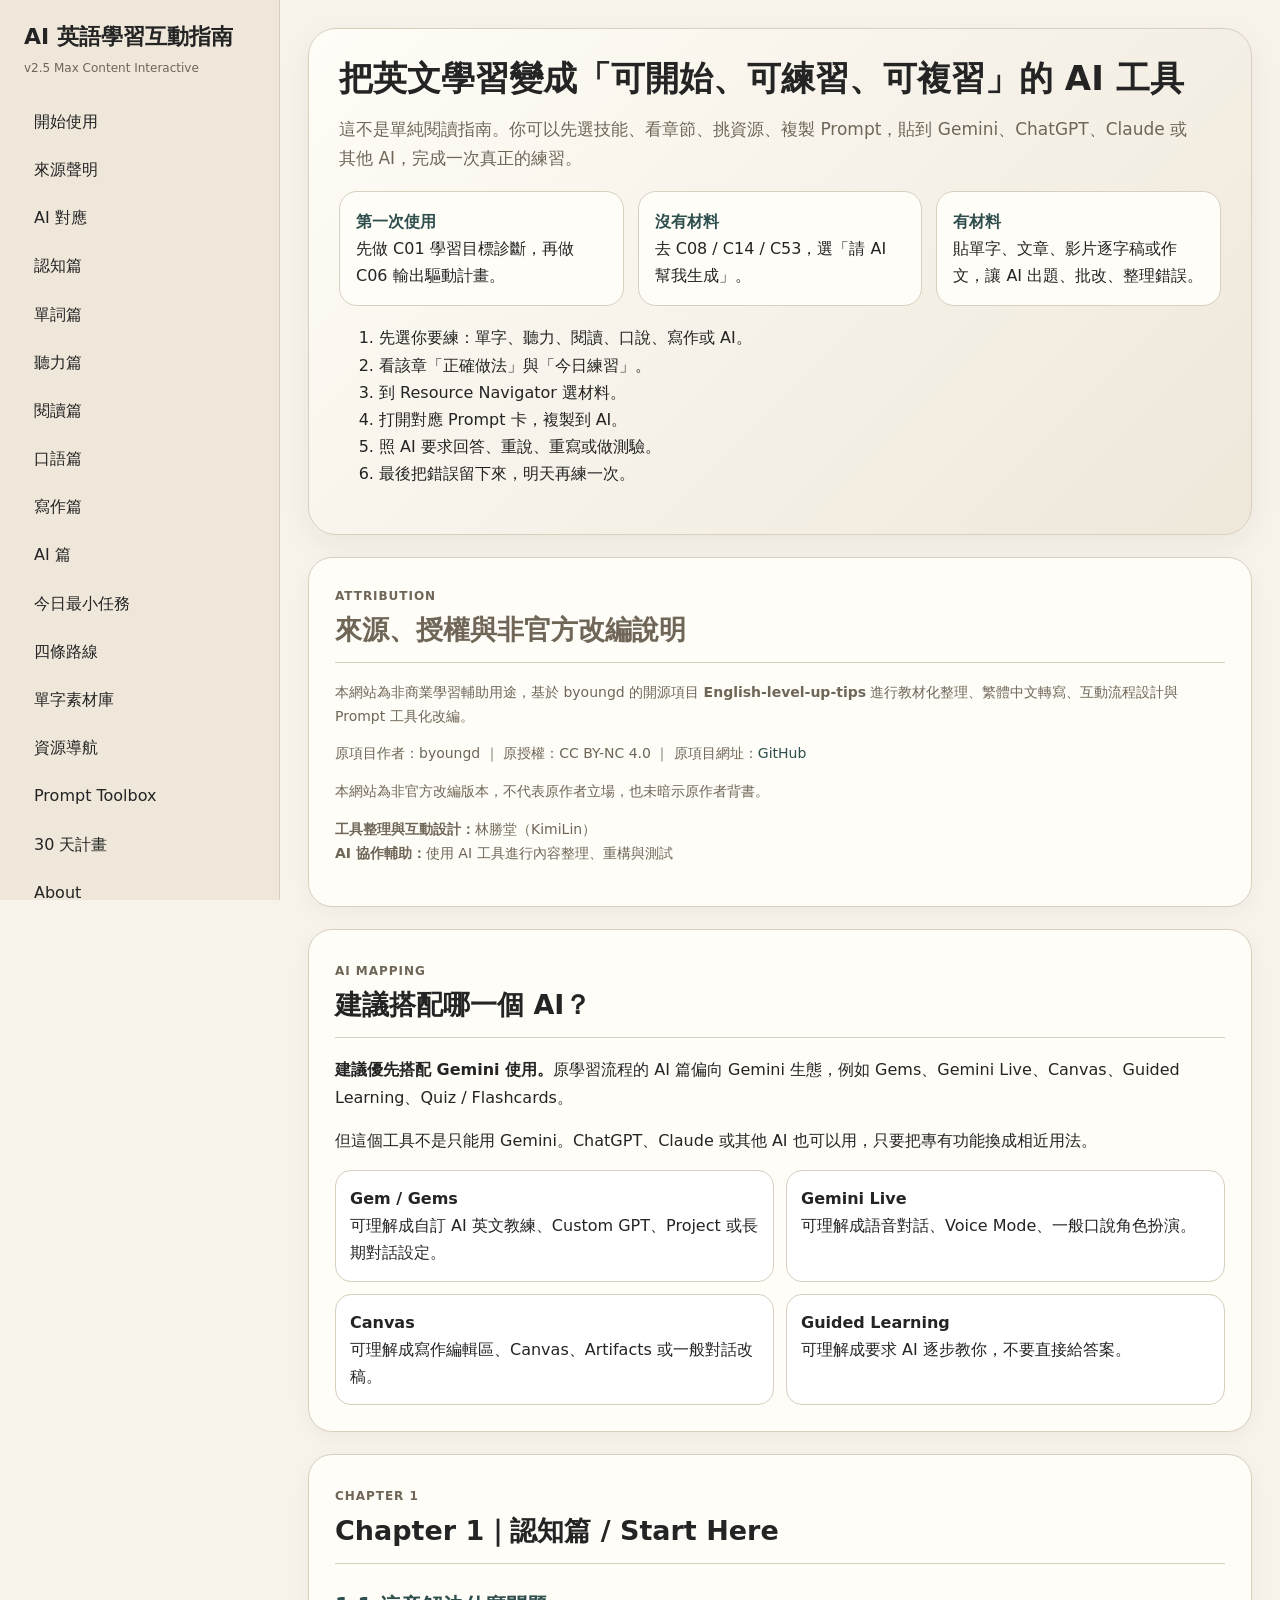
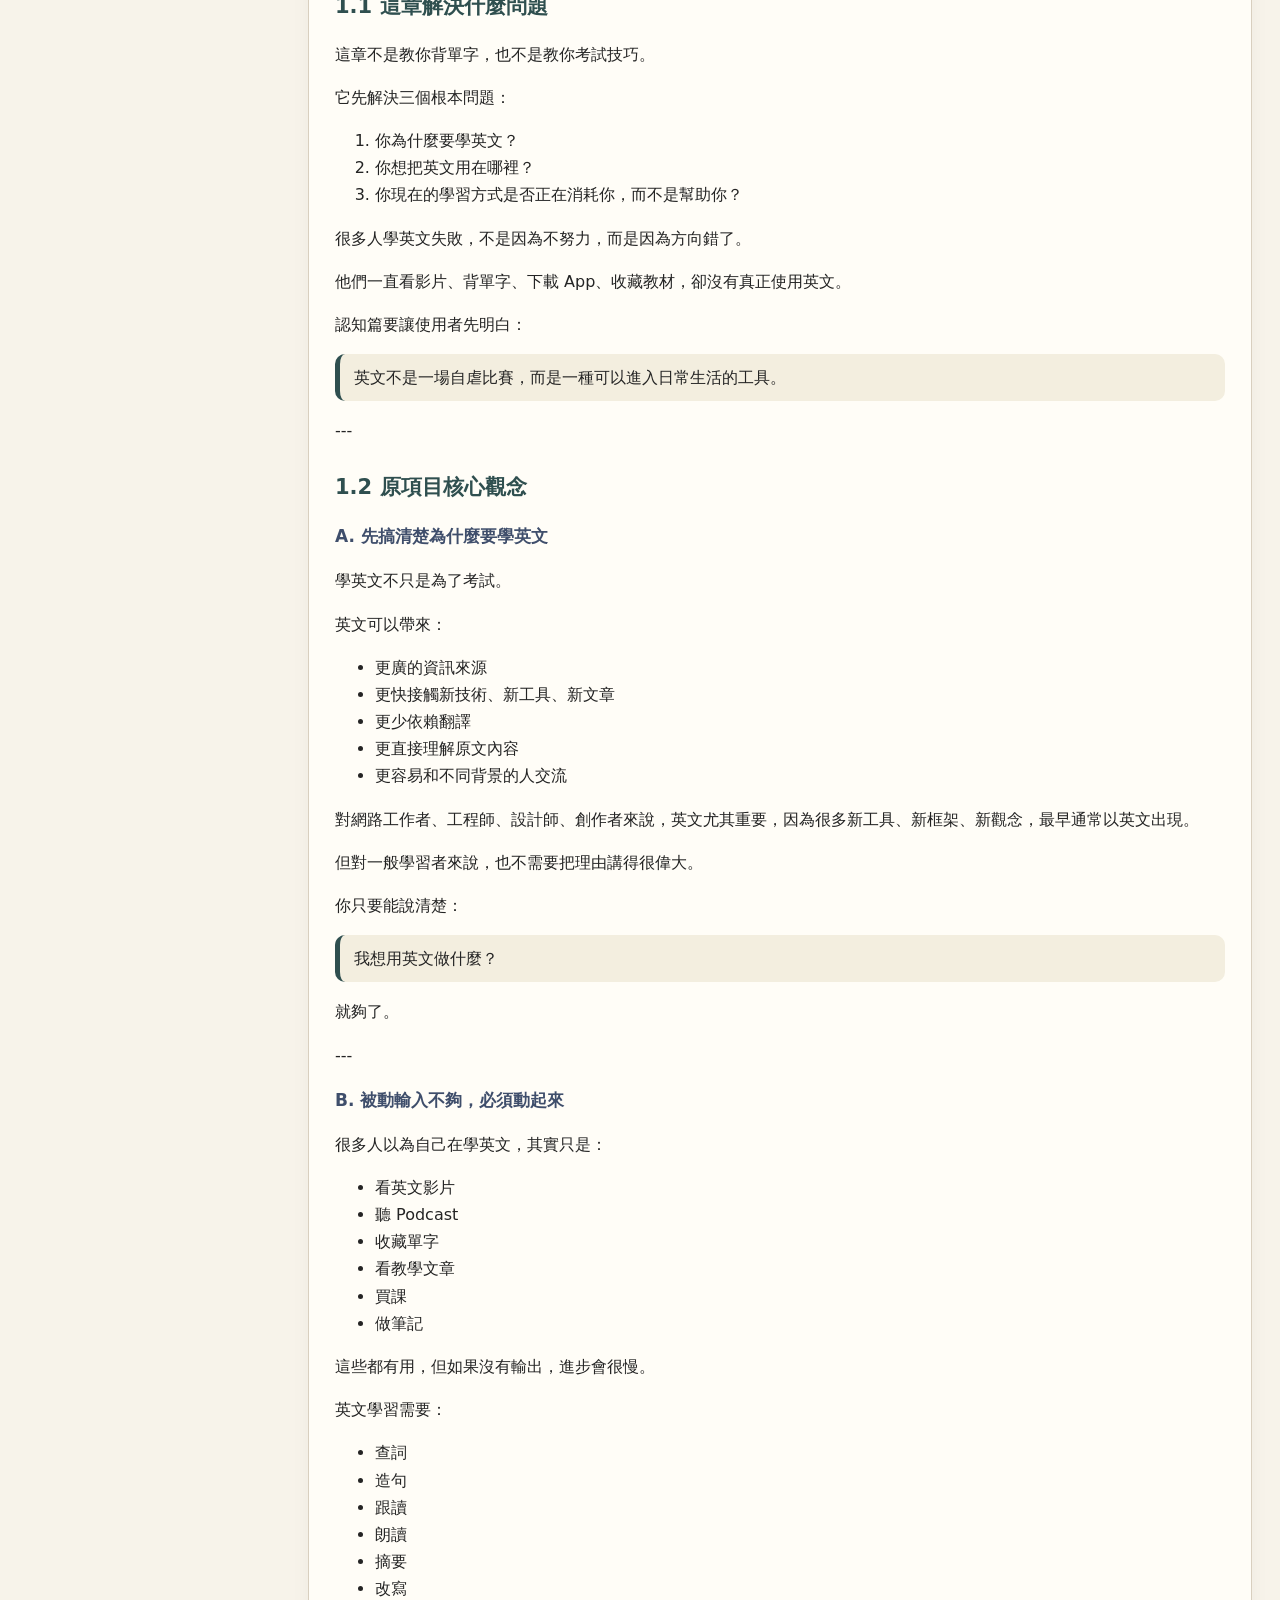
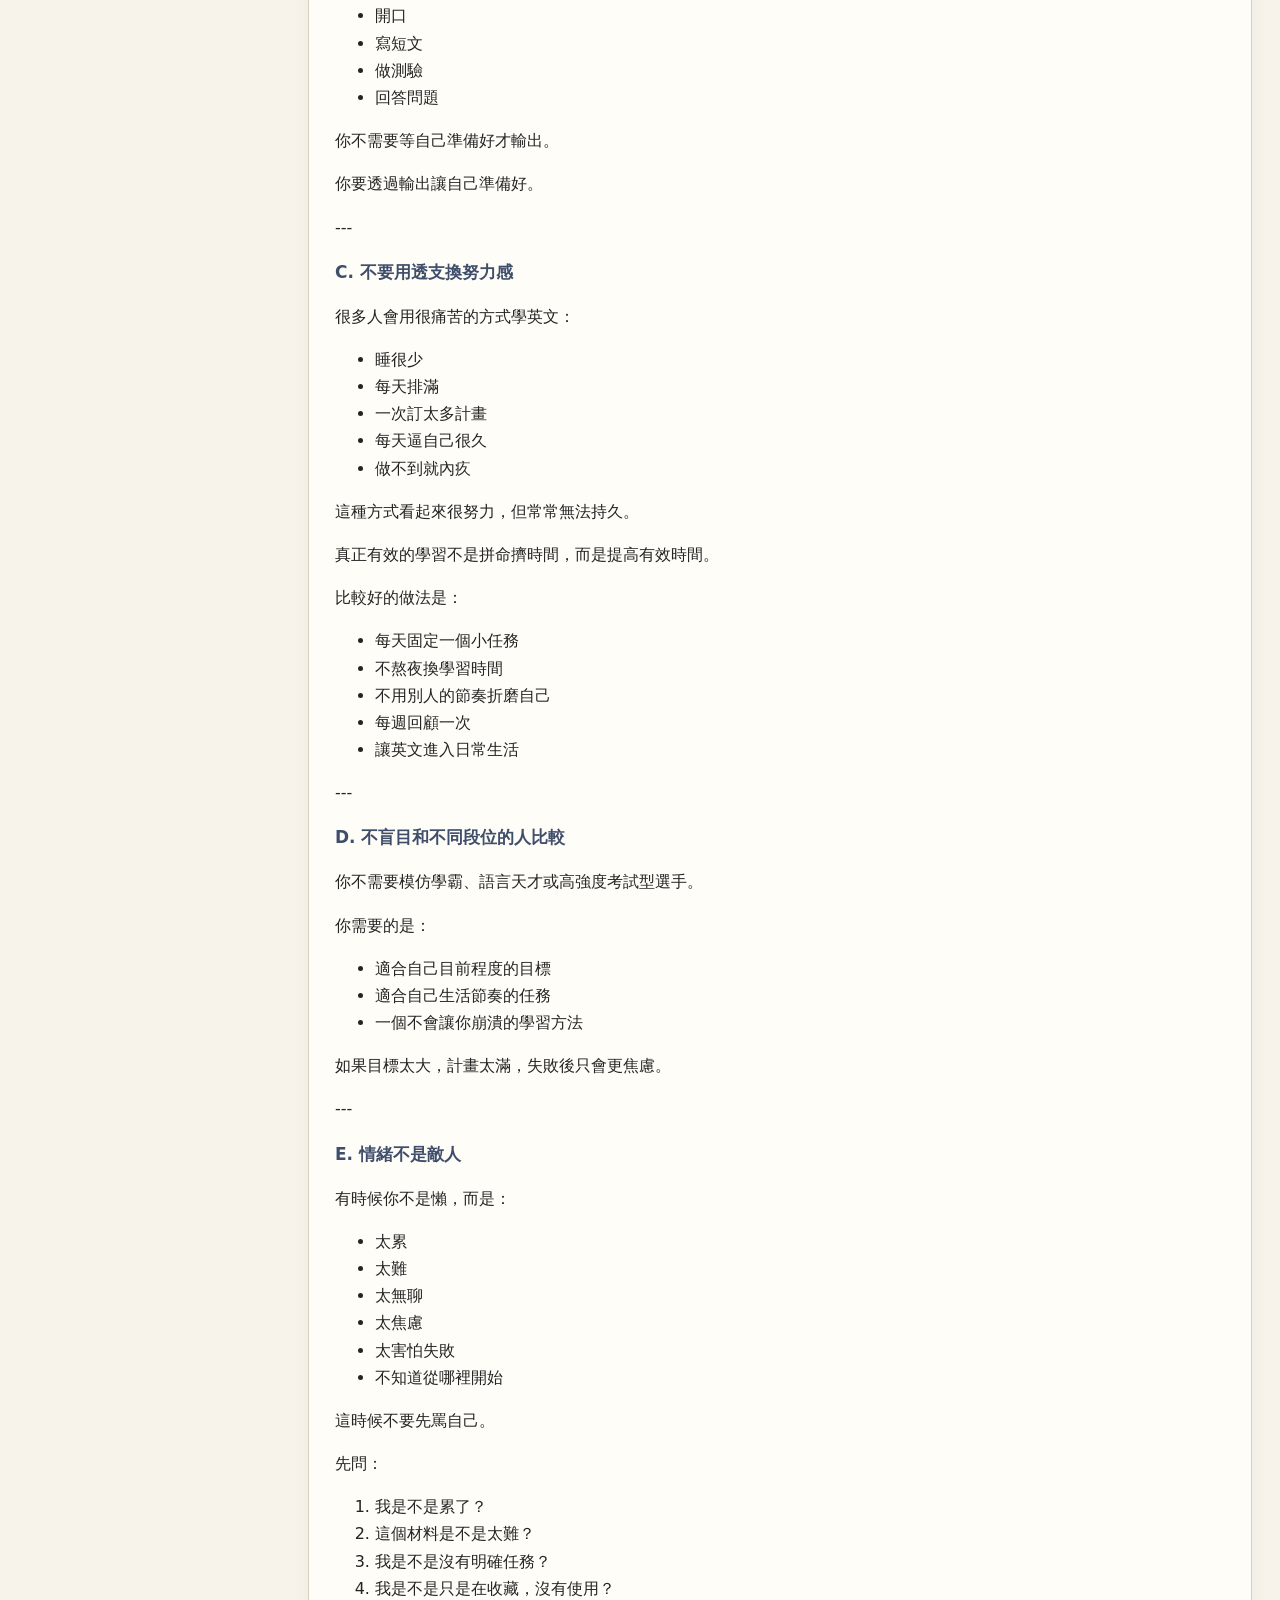
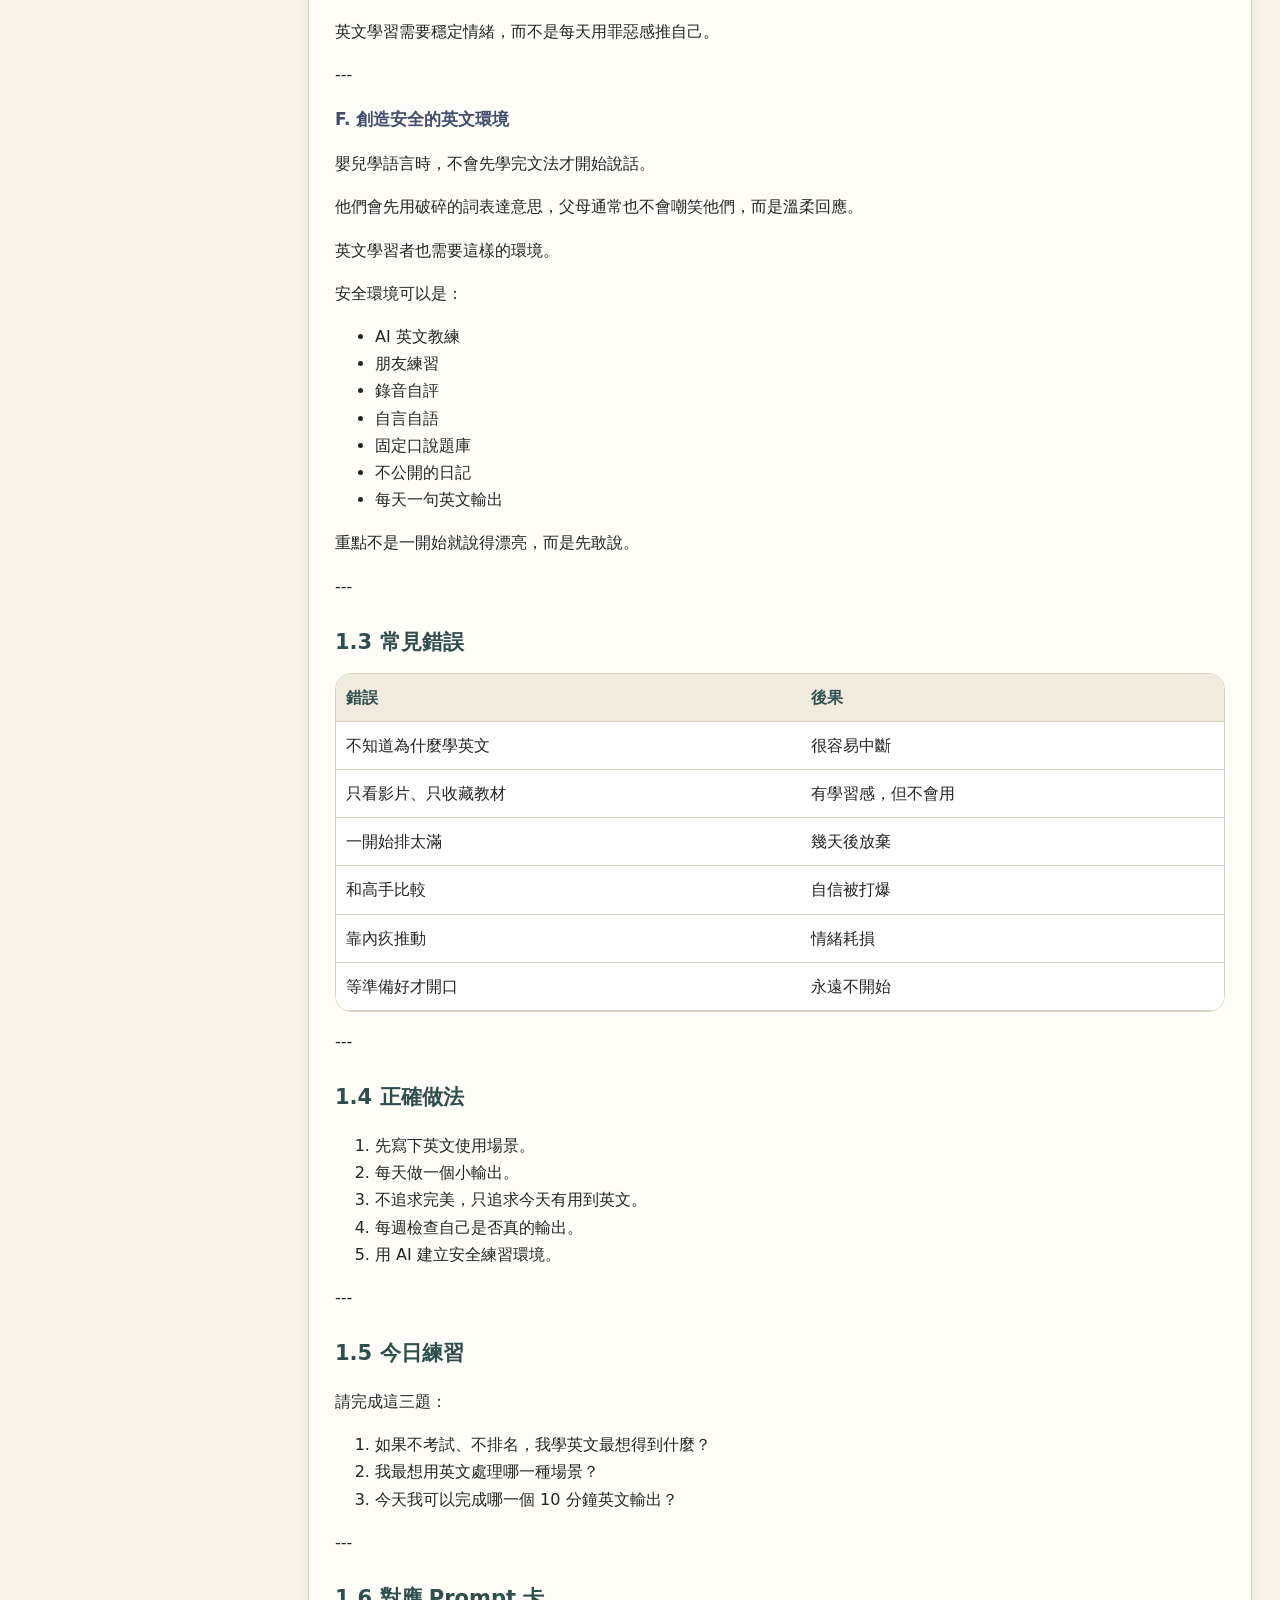
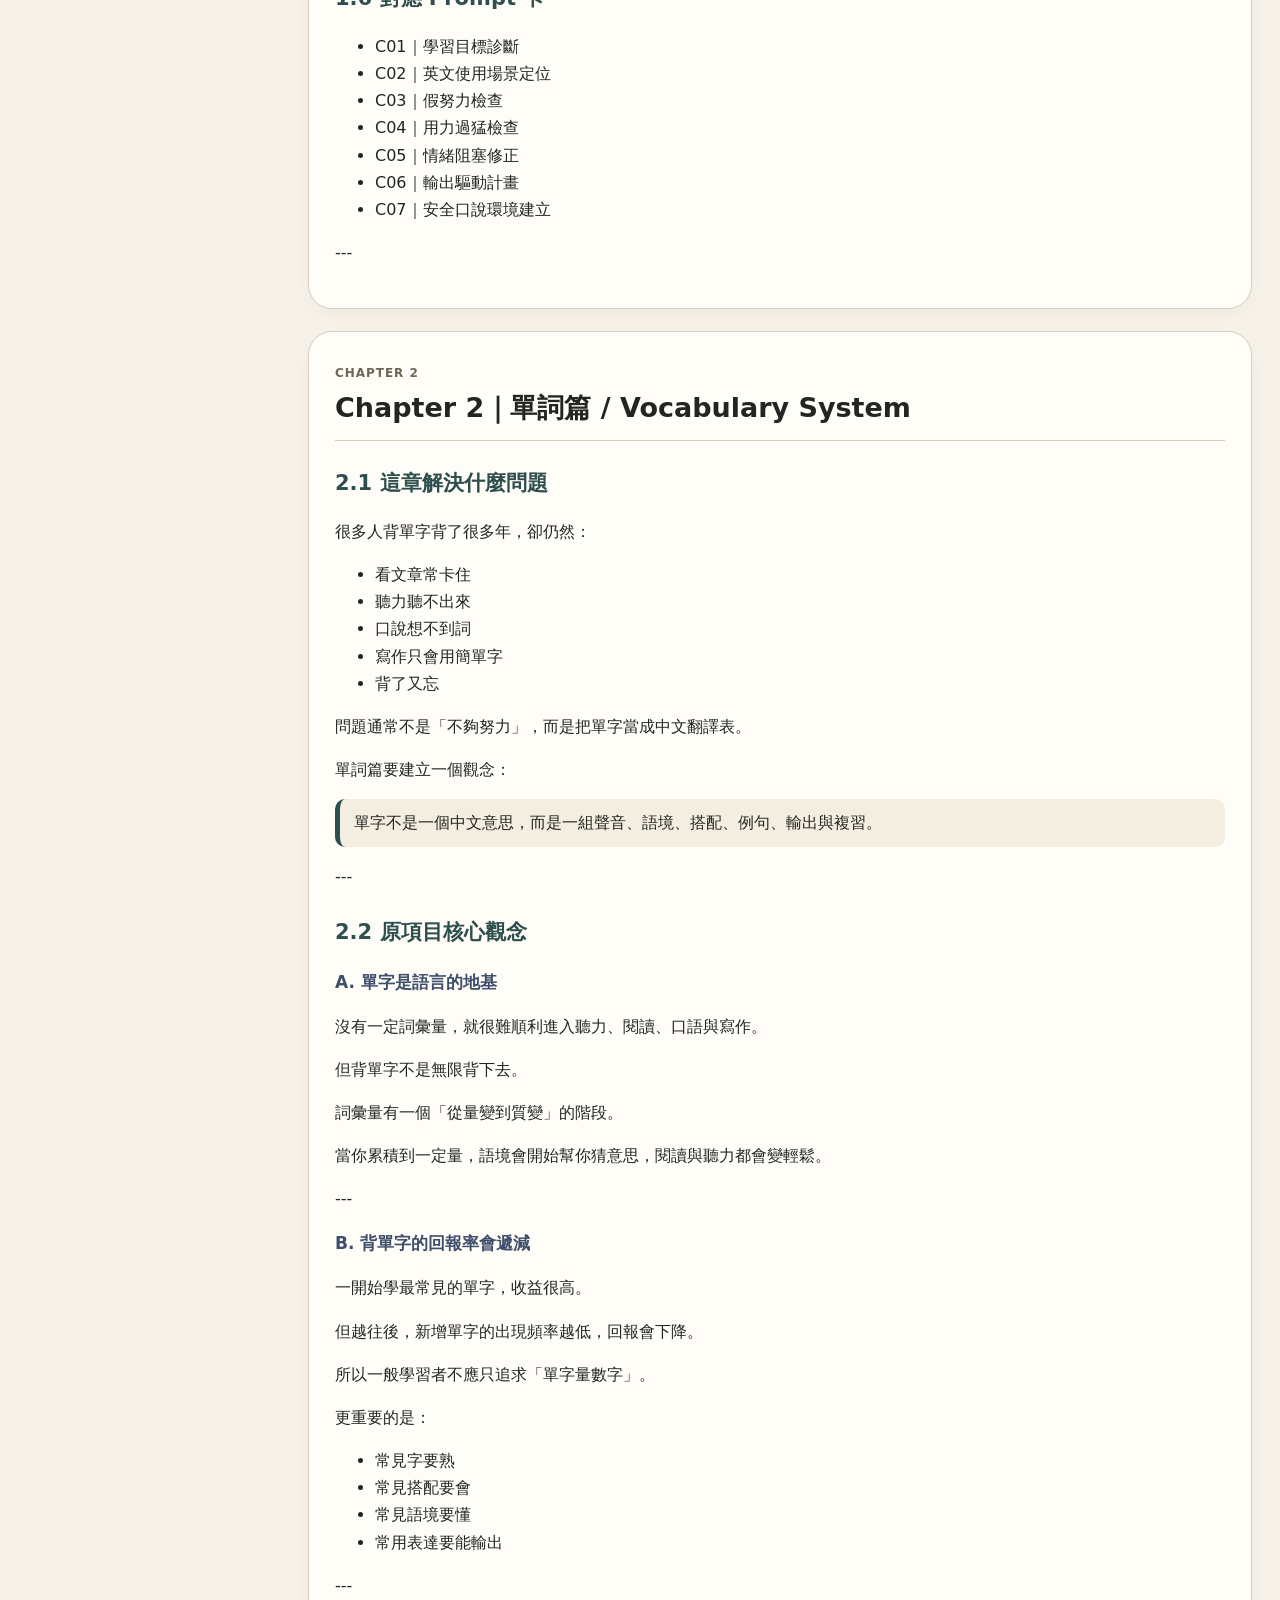
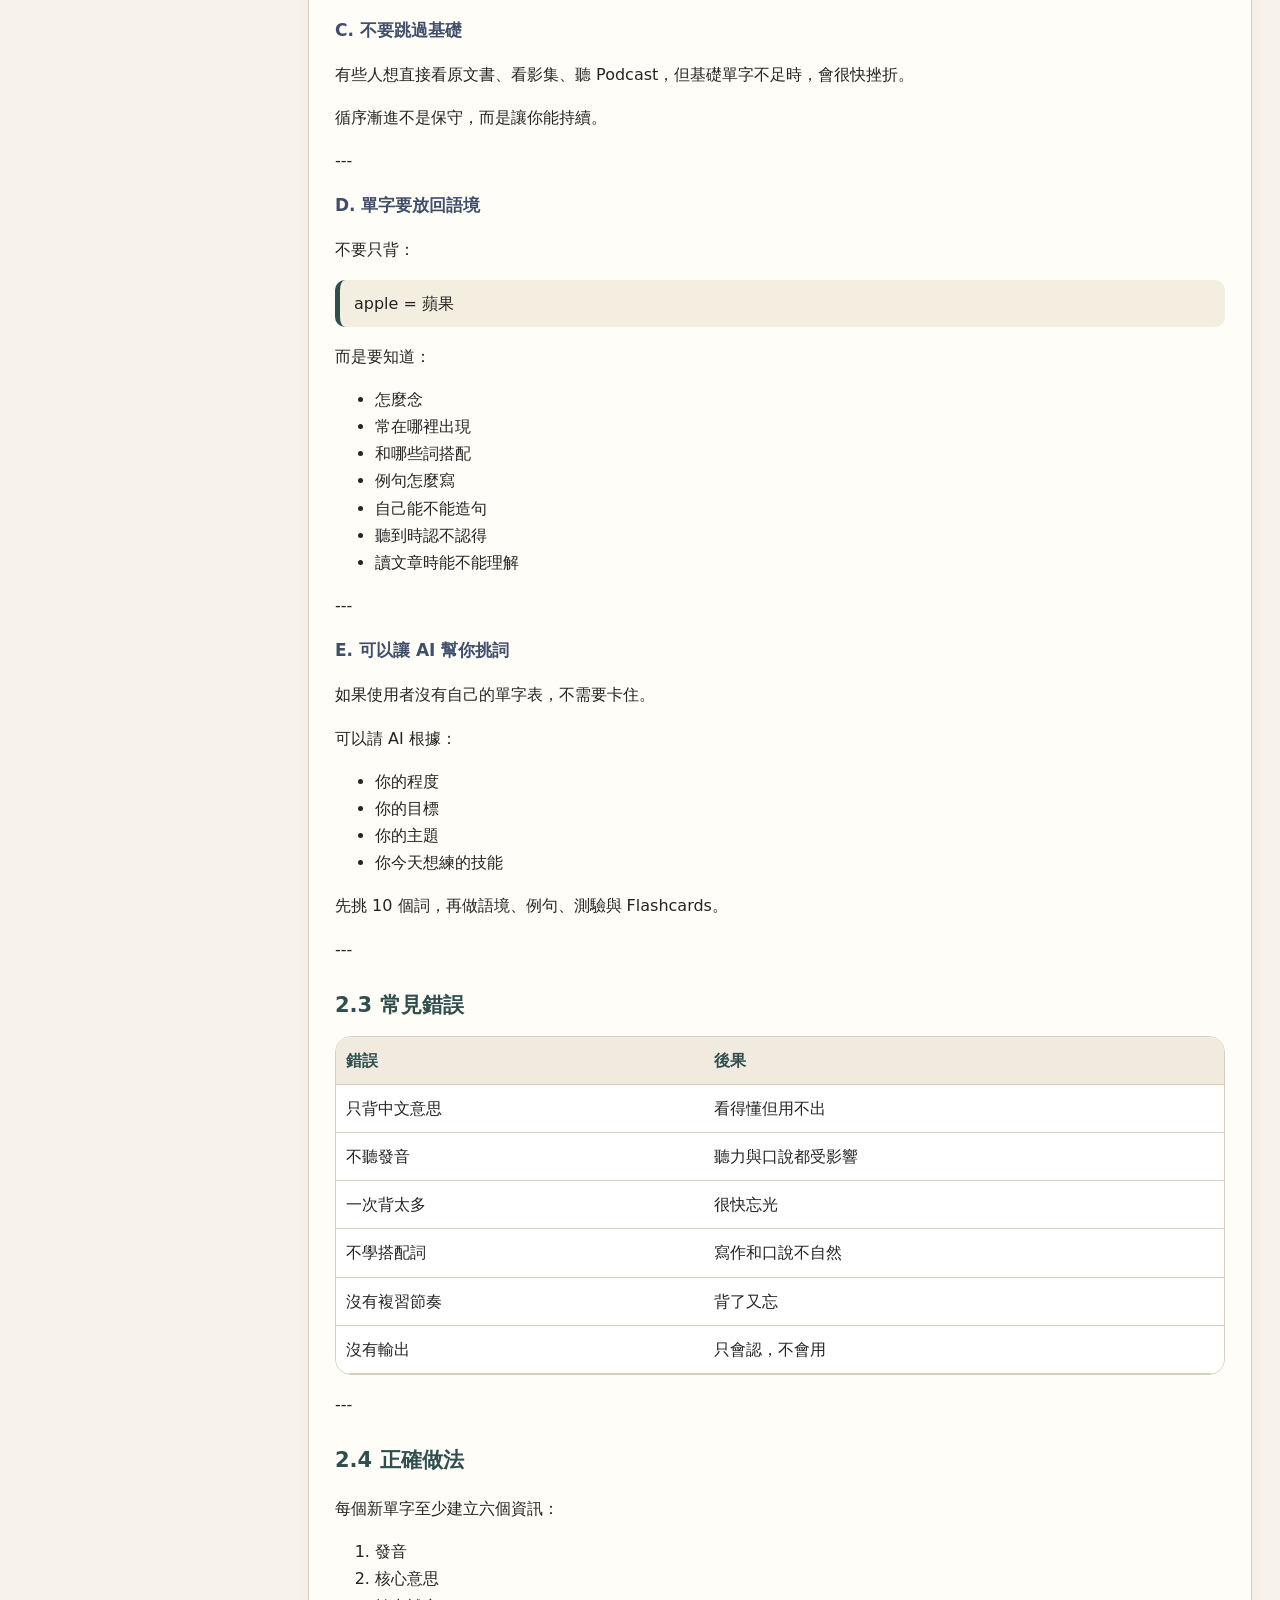
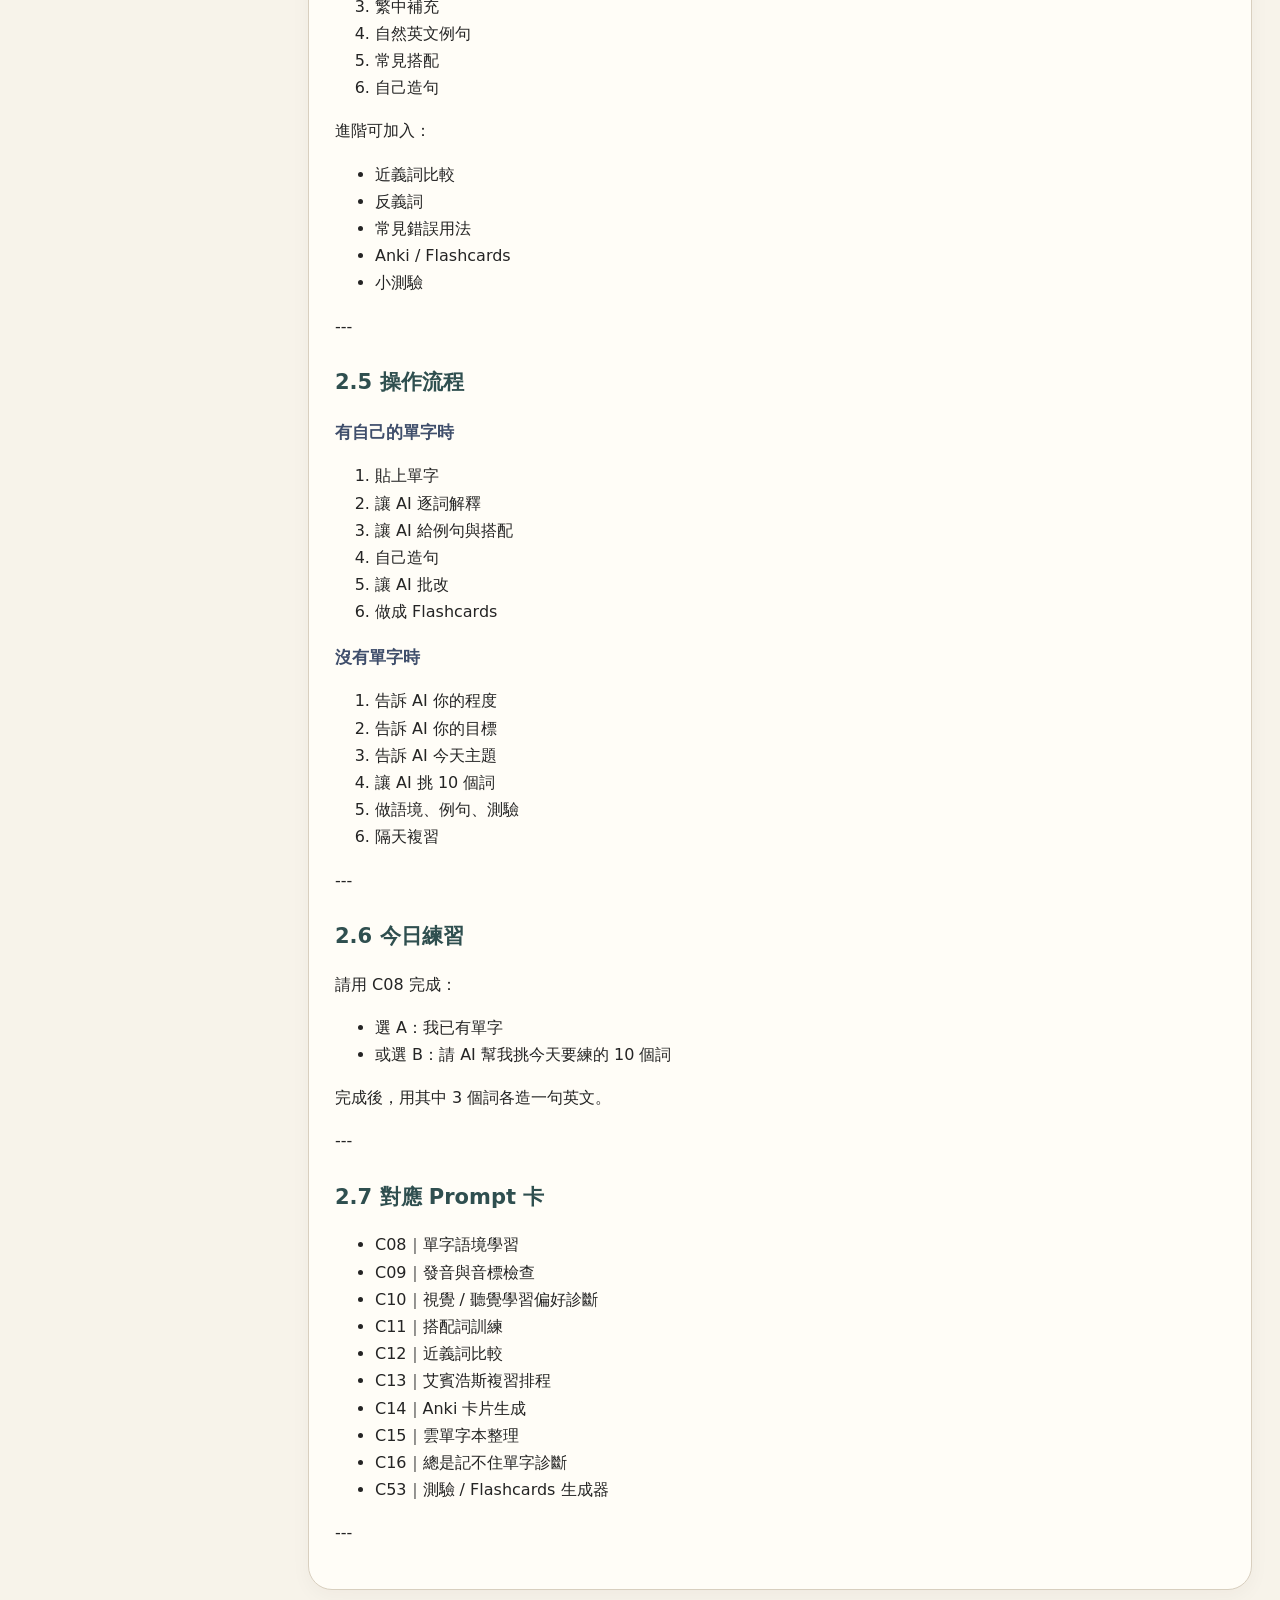
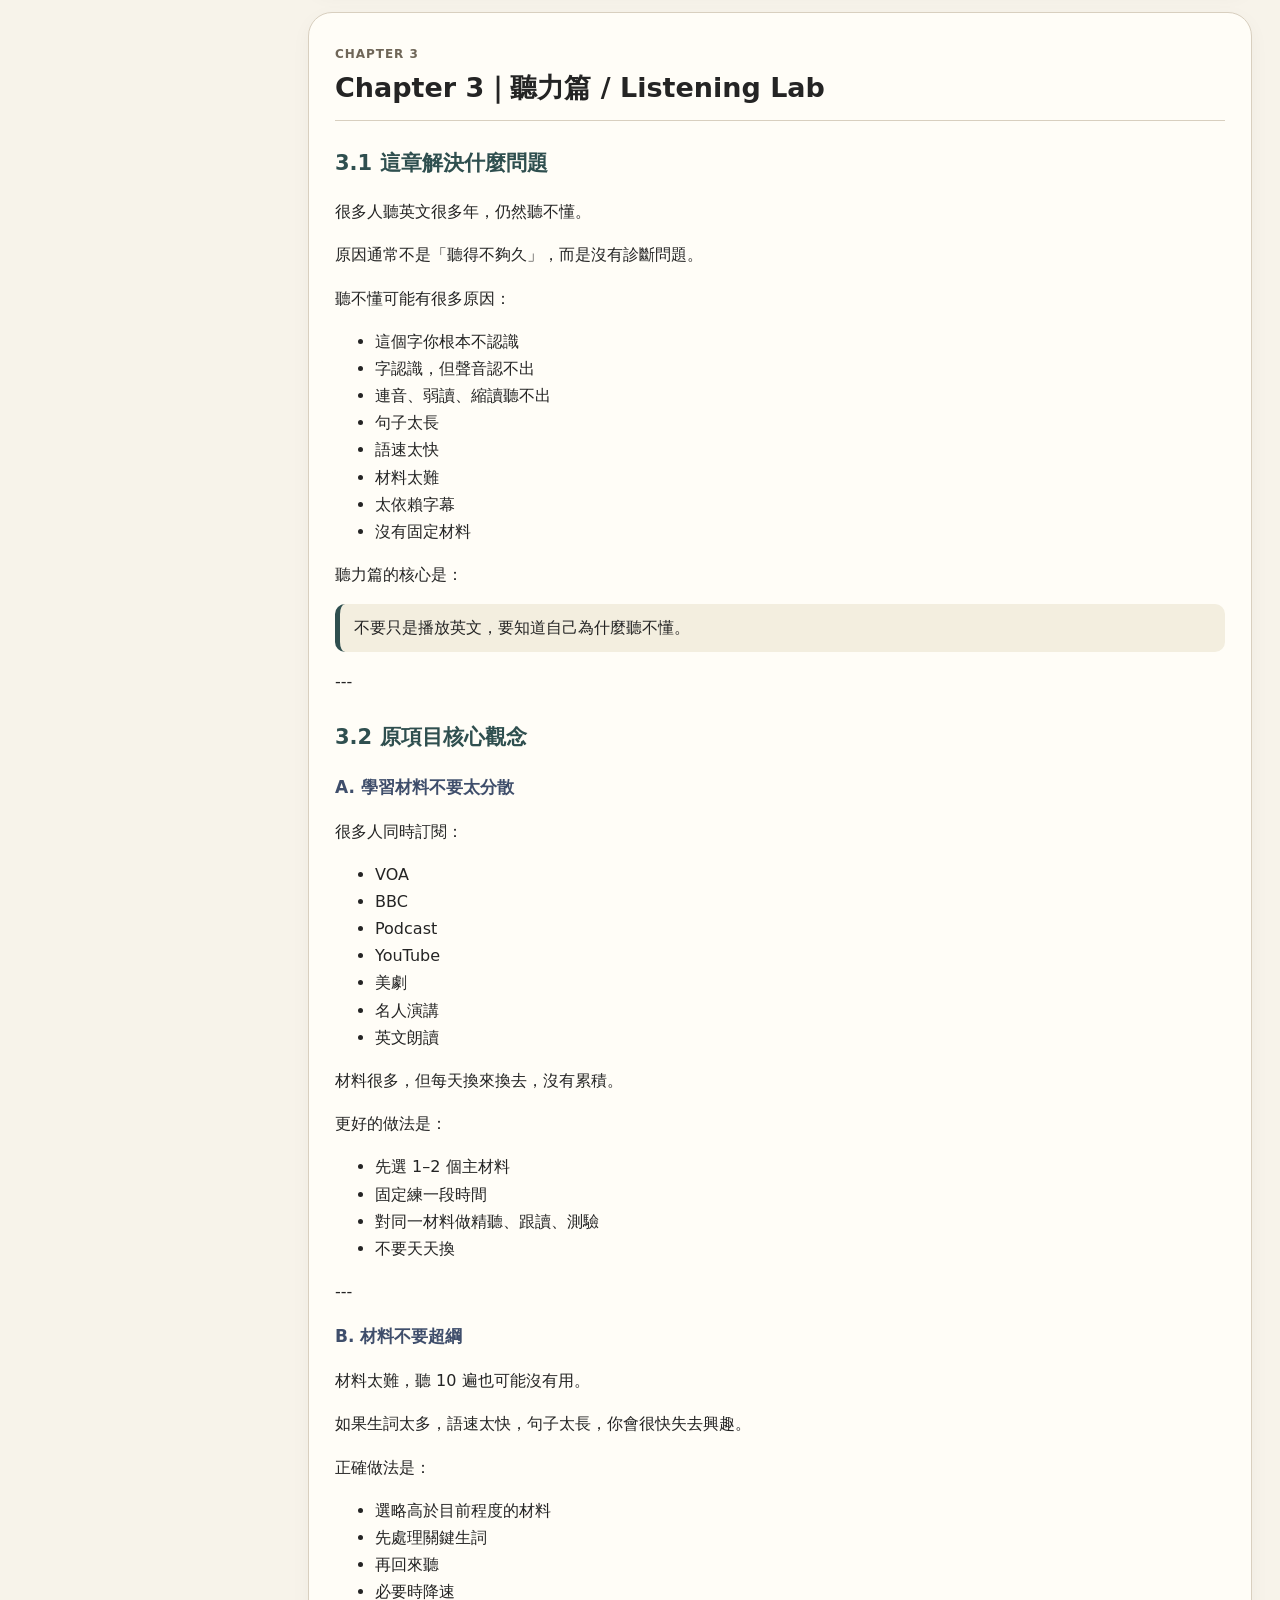
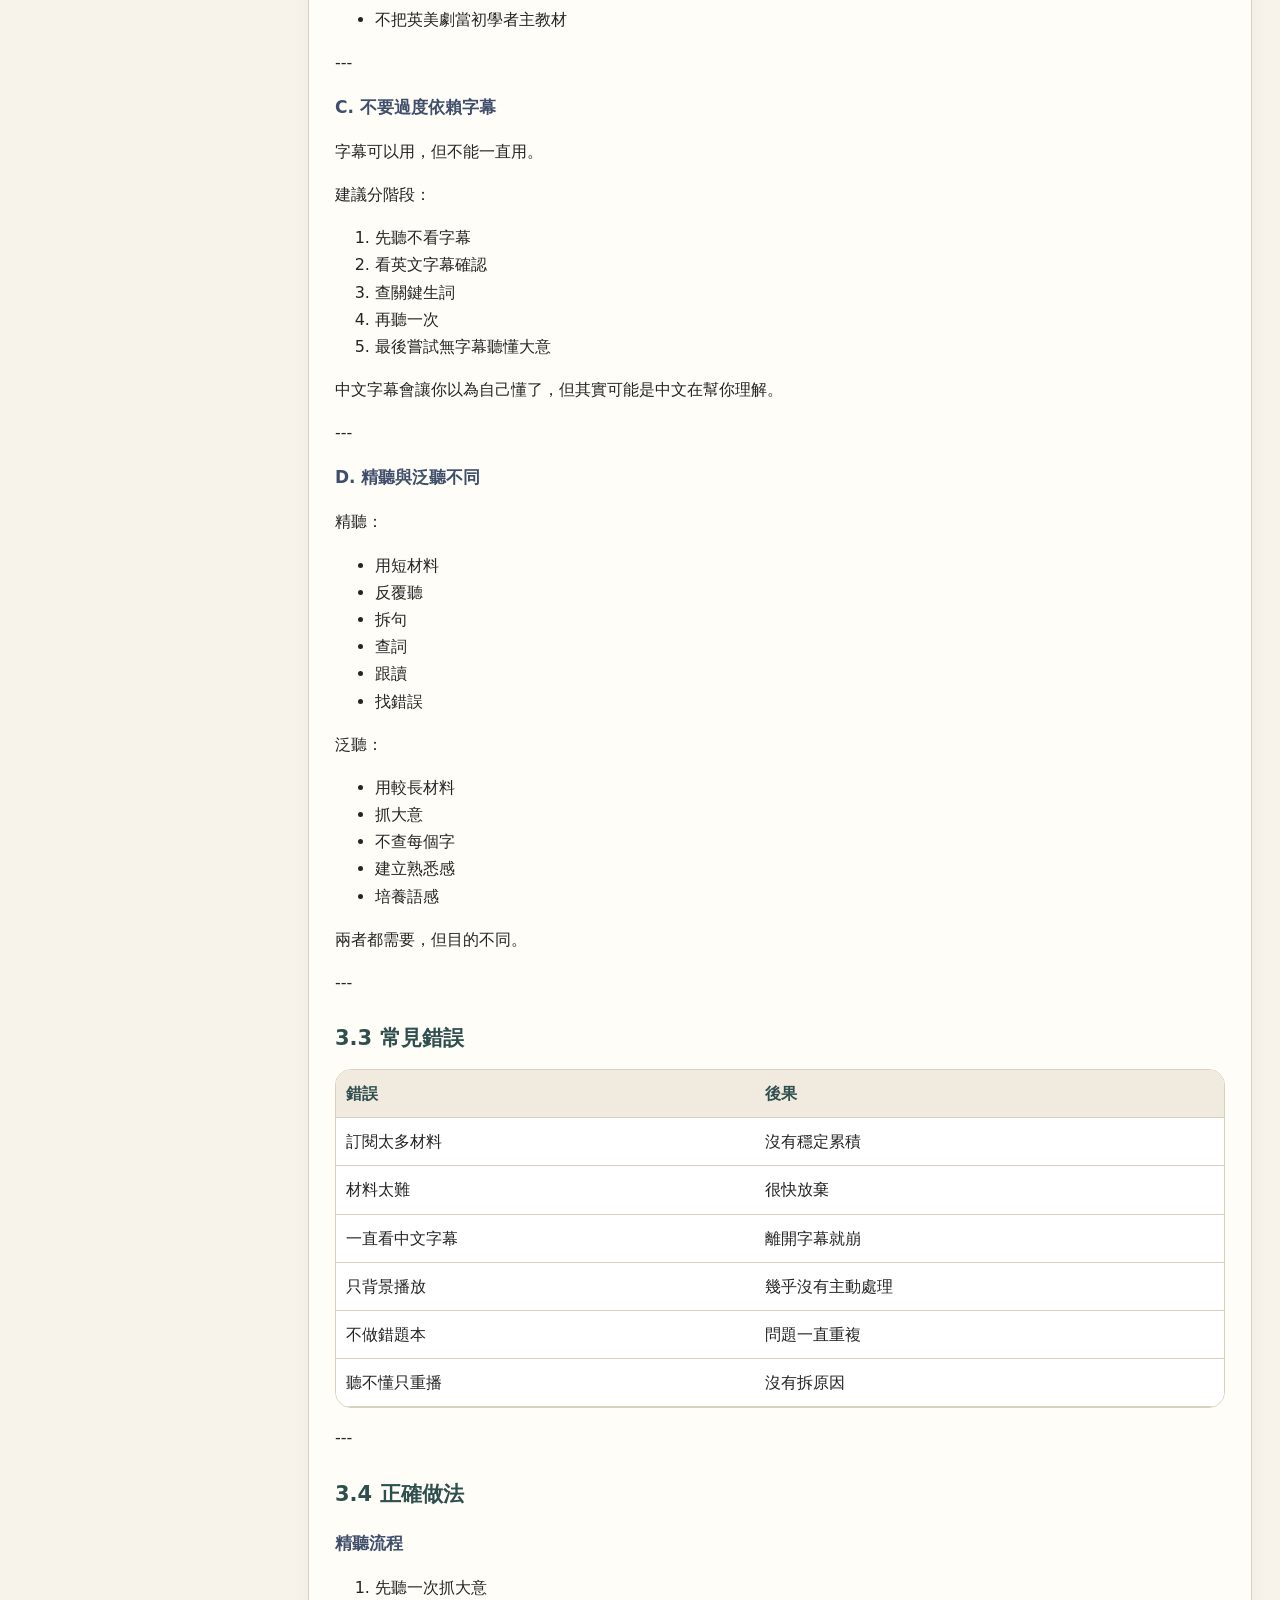
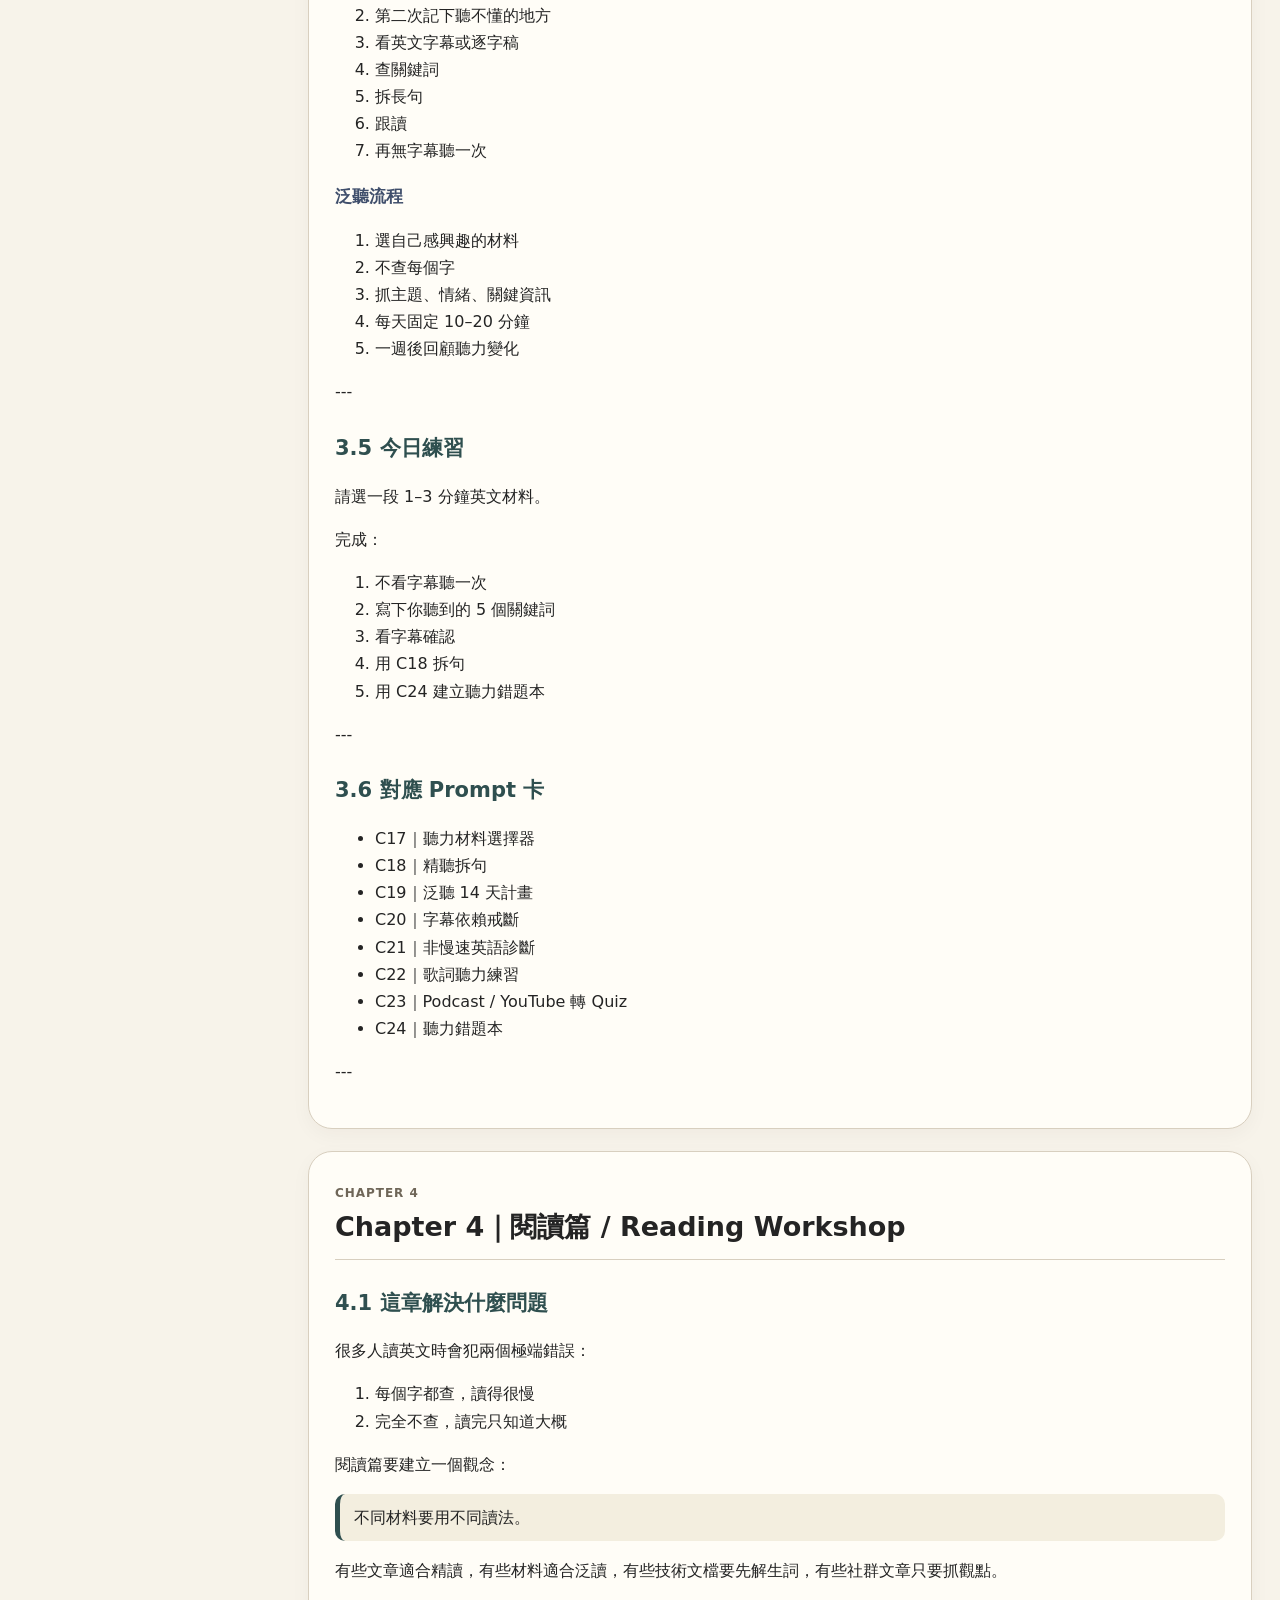
==== commit 58e71fb6: "Add files via upload" ====
--- a/index.html
+++ b/index.html
@@ -3,7 +3,7 @@
 <head>
 <meta charset="utf-8">
 <meta name="viewport" content="width=device-width, initial-scale=1">
-<title>AI 英語學習互動指南 v2.4</title>
+<title>AI 英語學習互動指南 v2.5</title>
 <style>
 :root {
   --bg:#F7F3EA; --panel:#FFFDF7; --side:#EEE7DA; --ink:#242424; --muted:#6f6658;
@@ -79,13 +79,25 @@
  textarea{width:calc(100% - 16px);min-height:220px}
  .prompt-card summary{align-items:flex-start;flex-direction:column}
 }
+
+.word-grid{display:grid;grid-template-columns:repeat(2,minmax(0,1fr));gap:14px}
+.word-card{border:1px solid var(--line);border-radius:18px;background:#fffdf9;padding:16px}
+.word-card h3{margin:.3em 0 .5em}
+.word-list{display:flex;flex-wrap:wrap;gap:6px;margin:10px 0}
+.word-chip{display:inline-block;border:1px solid var(--line);background:#fff;border-radius:999px;padding:4px 8px;font-size:12px}
+.use-grid{display:grid;grid-template-columns:repeat(3,minmax(0,1fr));gap:10px;margin-top:10px}
+.use-box{border:1px solid var(--line);background:#fff;border-radius:14px;padding:10px}
+.route-grid{display:grid;grid-template-columns:repeat(2,minmax(0,1fr));gap:14px}
+.route-card{border:1px solid var(--line);border-radius:18px;background:#fff;padding:16px}
+@media(max-width:900px){.word-grid,.use-grid,.route-grid{grid-template-columns:1fr}}
+
 </style>
 </head>
 <body>
 <div class="layout">
 <aside>
   <div class="brand">AI 英語學習互動指南</div>
-  <div class="version">v2.4 No-Filter Static</div>
+  <div class="version">v2.5 Max Content Interactive</div>
   <nav>
     <a href="#start">開始使用</a>
     <a href="#attribution-notice">來源聲明</a>
@@ -98,6 +110,8 @@
     <a href="#chapter-6">寫作篇</a>
     <a href="#chapter-7">AI 篇</a>
     <a href="#today">今日最小任務</a>
+    <a href="#learning-routes">四條路線</a>
+    <a href="#word-materials">單字素材庫</a>
     <a href="#resources">資源導航</a>
     <a href="#toolbox">Prompt Toolbox</a>
     <a href="#plan">30 天計畫</a>
@@ -1140,6 +1154,246 @@
     <li>想練聽力用 <a class="pill" href="#card-C18">C18</a>；想練閱讀用 <a class="pill" href="#card-C25">C25</a>；想練寫作用 <a class="pill" href="#card-C41">C41</a>。</li>
     <li>最後用 <a class="pill" href="#card-C58">C58</a> 留下今天錯誤，明天再練一次。</li>
   </ol>
+</section>
+
+
+
+<section class="section" id="learning-routes">
+  <div class="section-head"><span class="kicker">Learning Routes</span><h2>四條常用路線：不知道怎麼用時從這裡開始</h2></div>
+  <div class="route-grid">
+    <div class="route-card"><h3>路線 A｜我今天沒有材料</h3><ol><li>從單字素材庫選一組。</li><li>複製該組 Prompt 到 AI。</li><li>完成測驗後，用 <a href="#card-C58" class="pill">C58</a> 留下錯誤。</li></ol></div>
+    <div class="route-card"><h3>路線 B｜我有文章 / 逐字稿</h3><ol><li>貼材料到 <a href="#card-C25" class="pill">C25</a> 或 <a href="#card-C53" class="pill">C53</a>。</li><li>請 AI 先出題，不要直接給答案。</li><li>答完後整理錯題與 Flashcards。</li></ol></div>
+    <div class="route-card"><h3>路線 C｜我想練口說</h3><ol><li>用 <a href="#card-C36" class="pill">C36</a> 或 <a href="#card-C50" class="pill">C50</a> 開 5 輪對話。</li><li>每 2 輪要求 AI 修正一次。</li><li>最後重說一次。</li></ol></div>
+    <div class="route-card"><h3>路線 D｜我想練寫作</h3><ol><li>自己先寫 80–150 字。</li><li>用 <a href="#card-C41" class="pill">C41</a> 或 <a href="#card-C52" class="pill">C52</a> 批改。</li><li>不要只看答案，要自己重寫第二版。</li></ol></div>
+  </div>
+</section>
+
+<section class="section" id="word-materials">
+  <div class="section-head"><span class="kicker">Word Materials</span><h2>單字素材庫：沒有材料時，從這裡選一組</h2></div>
+  <p>這裡把原項目的 Word Lists 轉成可操作的單字素材庫。你不需要一次背完；選一組詞，貼到 AI，做語境學習、Flashcards 或 Quiz。</p>
+  <div class="word-grid">
+    
+<details class="word-card">
+  <summary><b>Common｜技術與學習常用英文</b><span>62 words</span></summary>
+  <div class="word-list"><span class="word-chip">abstraction</span><span class="word-chip">algorithm</span><span class="word-chip">architecture</span><span class="word-chip">asynchronous</span><span class="word-chip">atomic</span><span class="word-chip">benchmark</span><span class="word-chip">binary</span><span class="word-chip">bug</span><span class="word-chip">cache</span><span class="word-chip">callback</span><span class="word-chip">coercion</span><span class="word-chip">compile</span><span class="word-chip">concurrency</span><span class="word-chip">constraint</span><span class="word-chip">context</span><span class="word-chip">debug</span><span class="word-chip">dependency</span><span class="word-chip">deploy</span><span class="word-chip">deterministic</span><span class="word-chip">dispatch</span><span class="word-chip">encapsulation</span><span class="word-chip">endpoint</span><span class="word-chip">event</span><span class="word-chip">loop</span><span class="word-chip">framework</span><span class="word-chip">garbage</span><span class="word-chip">collection</span><span class="word-chip">generic</span><span class="word-chip">granularity</span><span class="word-chip">immutable</span><span class="word-chip">immediate</span><span class="word-chip">implement</span><span class="word-chip">inheritance</span><span class="word-chip">interface</span><span class="word-chip">latency</span><span class="word-chip">library</span><span class="word-chip">lifecycle</span><span class="word-chip">memory</span><span class="word-chip">microservice</span><span class="word-chip">middleware</span><span class="word-chip">mutation</span><span class="word-chip">optimization</span><span class="word-chip">overhead</span><span class="word-chip">performance</span><span class="word-chip">polymorphism</span><span class="word-chip">pragmatic</span><span class="word-chip">precedence</span><span class="word-chip">protocol</span><span class="word-chip">refactor</span><span class="word-chip">reliability</span><span class="word-chip">resource</span><span class="word-chip">robust</span><span class="word-chip">schema</span><span class="word-chip">serialize</span><span class="word-chip">syntax</span><span class="word-chip">throughput</span><span class="word-chip">thread</span><span class="word-chip">timeout</span><span class="word-chip">trace</span><span class="word-chip">undefined</span><span class="word-chip">behavior</span><span class="word-chip">versioning</span></div>
+  <div class="use-grid">
+    <div class="use-box"><b>語境學習</b><br>搭配 <a href="#card-C08" class="pill">C08</a>，先理解用法再造句。</div>
+    <div class="use-box"><b>Flashcards</b><br>搭配 <a href="#card-C14" class="pill">C14</a>，整理成可複習卡片。</div>
+    <div class="use-box"><b>Quiz</b><br>搭配 <a href="#card-C53" class="pill">C53</a>，先出題再批改。</div>
+  </div>
+  <label class="small-label">用這組詞開始練習</label>
+  <textarea readonly>請你擔任我的英文單字教練。我想用這組單字做語境學習：
+
+abstraction, algorithm, architecture, asynchronous, atomic, benchmark, binary, bug, cache, callback, coercion, compile, concurrency, constraint, context, debug, dependency, deploy, deterministic, dispatch, encapsulation, endpoint, event, loop, framework, garbage, collection, generic, granularity, immutable, immediate, implement, inheritance, interface, latency, library, lifecycle, memory, microservice, middleware, mutation, optimization, overhead, performance, polymorphism, pragmatic, precedence, protocol, refactor, reliability, resource, robust, schema, serialize, syntax, throughput, thread, timeout, trace, undefined, behavior, versioning
+
+請先不要一次講完。請分三步進行：
+1. 先挑 10 個最適合我今天程度的詞，給繁中簡短解釋與自然英文例句。
+2. 接著出 5 題填空題與 3 題造句題，不要先給答案。
+3. 等我回答後，請批改並整理成 Flashcards 表格。
+
+請避免只翻譯單字，要讓我知道它在英文文件、AI 工具或技術情境中怎麼用。</textarea>
+  <button onclick="copyFrom(this)">複製這組詞練習 Prompt</button>
+</details>
+
+<details class="word-card">
+  <summary><b>Prompt / AI｜AI 工具與提示詞英文</b><span>46 words</span></summary>
+  <div class="word-list"><span class="word-chip">acceptance</span><span class="word-chip">criteria</span><span class="word-chip">constraints</span><span class="word-chip">context</span><span class="word-chip">context</span><span class="word-chip">window</span><span class="word-chip">delimiter</span><span class="word-chip">developer</span><span class="word-chip">message</span><span class="word-chip">evaluation</span><span class="word-chip">few-shot</span><span class="word-chip">format</span><span class="word-chip">spec</span><span class="word-chip">function</span><span class="word-chip">calling</span><span class="word-chip">guardrails</span><span class="word-chip">instruction</span><span class="word-chip">hierarchy</span><span class="word-chip">JSON</span><span class="word-chip">schema</span><span class="word-chip">negative</span><span class="word-chip">prompt</span><span class="word-chip">output</span><span class="word-chip">format</span><span class="word-chip">persona</span><span class="word-chip">prompt</span><span class="word-chip">template</span><span class="word-chip">prompt</span><span class="word-chip">injection</span><span class="word-chip">RAG</span><span class="word-chip">retrieval</span><span class="word-chip">role</span><span class="word-chip">rubric</span><span class="word-chip">stop</span><span class="word-chip">sequence</span><span class="word-chip">system</span><span class="word-chip">prompt</span><span class="word-chip">temperature</span><span class="word-chip">token</span><span class="word-chip">token</span><span class="word-chip">budget</span><span class="word-chip">tool</span><span class="word-chip">use</span><span class="word-chip">user</span><span class="word-chip">prompt</span><span class="word-chip">zero-shot</span></div>
+  <div class="use-grid">
+    <div class="use-box"><b>語境學習</b><br>搭配 <a href="#card-C08" class="pill">C08</a>，先理解用法再造句。</div>
+    <div class="use-box"><b>Flashcards</b><br>搭配 <a href="#card-C14" class="pill">C14</a>，整理成可複習卡片。</div>
+    <div class="use-box"><b>Quiz</b><br>搭配 <a href="#card-C53" class="pill">C53</a>，先出題再批改。</div>
+  </div>
+  <label class="small-label">用這組詞開始練習</label>
+  <textarea readonly>請你擔任我的英文單字教練。我想用這組單字做語境學習：
+
+acceptance, criteria, constraints, context, context, window, delimiter, developer, message, evaluation, few-shot, format, spec, function, calling, guardrails, instruction, hierarchy, JSON, schema, negative, prompt, output, format, persona, prompt, template, prompt, injection, RAG, retrieval, role, rubric, stop, sequence, system, prompt, temperature, token, token, budget, tool, use, user, prompt, zero-shot
+
+請先不要一次講完。請分三步進行：
+1. 先挑 10 個最適合我今天程度的詞，給繁中簡短解釋與自然英文例句。
+2. 接著出 5 題填空題與 3 題造句題，不要先給答案。
+3. 等我回答後，請批改並整理成 Flashcards 表格。
+
+請避免只翻譯單字，要讓我知道它在英文文件、AI 工具或技術情境中怎麼用。</textarea>
+  <button onclick="copyFrom(this)">複製這組詞練習 Prompt</button>
+</details>
+
+<details class="word-card">
+  <summary><b>Vibe Coding / Agent｜AI Agent 與開發流程英文</b><span>51 words</span></summary>
+  <div class="word-list"><span class="word-chip">agent</span><span class="word-chip">agentic</span><span class="word-chip">autopilot</span><span class="word-chip">boilerplate</span><span class="word-chip">brain</span><span class="word-chip">dump</span><span class="word-chip">codegen</span><span class="word-chip">context</span><span class="word-chip">window</span><span class="word-chip">copy-paste</span><span class="word-chip">programming</span><span class="word-chip">diff</span><span class="word-chip">edit</span><span class="word-chip">loop</span><span class="word-chip">fast</span><span class="word-chip">feedback</span><span class="word-chip">flow</span><span class="word-chip">guardrails</span><span class="word-chip">hallucination</span><span class="word-chip">human-in-the-loop</span><span class="word-chip">incremental</span><span class="word-chip">changes</span><span class="word-chip">iteration</span><span class="word-chip">lint</span><span class="word-chip">minimal</span><span class="word-chip">repro</span><span class="word-chip">pair</span><span class="word-chip">programming</span><span class="word-chip">patch</span><span class="word-chip">prompt-driven</span><span class="word-chip">prototype</span><span class="word-chip">quickstart</span><span class="word-chip">refactor</span><span class="word-chip">regression</span><span class="word-chip">review</span><span class="word-chip">rubber</span><span class="word-chip">ducking</span><span class="word-chip">sandbox</span><span class="word-chip">scaffolding</span><span class="word-chip">scope</span><span class="word-chip">creep</span><span class="word-chip">smoke</span><span class="word-chip">test</span><span class="word-chip">spike</span><span class="word-chip">telemetry</span><span class="word-chip">test</span><span class="word-chip">harness</span><span class="word-chip">timebox</span><span class="word-chip">tooling</span><span class="word-chip">trace</span><span class="word-chip">triage</span></div>
+  <div class="use-grid">
+    <div class="use-box"><b>語境學習</b><br>搭配 <a href="#card-C08" class="pill">C08</a>，先理解用法再造句。</div>
+    <div class="use-box"><b>Flashcards</b><br>搭配 <a href="#card-C14" class="pill">C14</a>，整理成可複習卡片。</div>
+    <div class="use-box"><b>Quiz</b><br>搭配 <a href="#card-C53" class="pill">C53</a>，先出題再批改。</div>
+  </div>
+  <label class="small-label">用這組詞開始練習</label>
+  <textarea readonly>請你擔任我的英文單字教練。我想用這組單字做語境學習：
+
+agent, agentic, autopilot, boilerplate, brain, dump, codegen, context, window, copy-paste, programming, diff, edit, loop, fast, feedback, flow, guardrails, hallucination, human-in-the-loop, incremental, changes, iteration, lint, minimal, repro, pair, programming, patch, prompt-driven, prototype, quickstart, refactor, regression, review, rubber, ducking, sandbox, scaffolding, scope, creep, smoke, test, spike, telemetry, test, harness, timebox, tooling, trace, triage
+
+請先不要一次講完。請分三步進行：
+1. 先挑 10 個最適合我今天程度的詞，給繁中簡短解釋與自然英文例句。
+2. 接著出 5 題填空題與 3 題造句題，不要先給答案。
+3. 等我回答後，請批改並整理成 Flashcards 表格。
+
+請避免只翻譯單字，要讓我知道它在英文文件、AI 工具或技術情境中怎麼用。</textarea>
+  <button onclick="copyFrom(this)">複製這組詞練習 Prompt</button>
+</details>
+
+<details class="word-card">
+  <summary><b>Python｜Python 文件英文</b><span>46 words</span></summary>
+  <div class="word-list"><span class="word-chip">approximate</span><span class="word-chip">backport</span><span class="word-chip">circumstance</span><span class="word-chip">coercion</span><span class="word-chip">compound</span><span class="word-chip">contiguous</span><span class="word-chip">decoupling</span><span class="word-chip">deliberately</span><span class="word-chip">dispatch</span><span class="word-chip">generic</span><span class="word-chip">function</span><span class="word-chip">granularity</span><span class="word-chip">gratuitously</span><span class="word-chip">heterogeneous</span><span class="word-chip">hierarchies</span><span class="word-chip">homogeneous</span><span class="word-chip">inheritance</span><span class="word-chip">introspection</span><span class="word-chip">provisional</span><span class="word-chip">robust</span><span class="word-chip">short-circuit</span><span class="word-chip">wildcard</span><span class="word-chip">open-circuit</span><span class="word-chip">contingency</span><span class="word-chip">feedback</span><span class="word-chip">sinusoidal</span><span class="word-chip">async</span><span class="word-chip">await</span><span class="word-chip">bytecode</span><span class="word-chip">comprehension</span><span class="word-chip">coroutine</span><span class="word-chip">dataclass</span><span class="word-chip">decorator</span><span class="word-chip">duck</span><span class="word-chip">typing</span><span class="word-chip">generator</span><span class="word-chip">GIL</span><span class="word-chip">import</span><span class="word-chip">iterator</span><span class="word-chip">lambda</span><span class="word-chip">mypy</span><span class="word-chip">pip</span><span class="word-chip">pytest</span><span class="word-chip">type</span><span class="word-chip">hint</span><span class="word-chip">virtualenv</span></div>
+  <div class="use-grid">
+    <div class="use-box"><b>語境學習</b><br>搭配 <a href="#card-C08" class="pill">C08</a>，先理解用法再造句。</div>
+    <div class="use-box"><b>Flashcards</b><br>搭配 <a href="#card-C14" class="pill">C14</a>，整理成可複習卡片。</div>
+    <div class="use-box"><b>Quiz</b><br>搭配 <a href="#card-C53" class="pill">C53</a>，先出題再批改。</div>
+  </div>
+  <label class="small-label">用這組詞開始練習</label>
+  <textarea readonly>請你擔任我的英文單字教練。我想用這組單字做語境學習：
+
+approximate, backport, circumstance, coercion, compound, contiguous, decoupling, deliberately, dispatch, generic, function, granularity, gratuitously, heterogeneous, hierarchies, homogeneous, inheritance, introspection, provisional, robust, short-circuit, wildcard, open-circuit, contingency, feedback, sinusoidal, async, await, bytecode, comprehension, coroutine, dataclass, decorator, duck, typing, generator, GIL, import, iterator, lambda, mypy, pip, pytest, type, hint, virtualenv
+
+請先不要一次講完。請分三步進行：
+1. 先挑 10 個最適合我今天程度的詞，給繁中簡短解釋與自然英文例句。
+2. 接著出 5 題填空題與 3 題造句題，不要先給答案。
+3. 等我回答後，請批改並整理成 Flashcards 表格。
+
+請避免只翻譯單字，要讓我知道它在英文文件、AI 工具或技術情境中怎麼用。</textarea>
+  <button onclick="copyFrom(this)">複製這組詞練習 Prompt</button>
+</details>
+
+<details class="word-card">
+  <summary><b>JavaScript｜JavaScript 文件英文</b><span>29 words</span></summary>
+  <div class="word-list"><span class="word-chip">animation</span><span class="word-chip">async</span><span class="word-chip">await</span><span class="word-chip">canvas</span><span class="word-chip">closure</span><span class="word-chip">decode</span><span class="word-chip">document</span><span class="word-chip">element</span><span class="word-chip">event</span><span class="word-chip">loop</span><span class="word-chip">fetch</span><span class="word-chip">frames</span><span class="word-chip">hoisting</span><span class="word-chip">JSON</span><span class="word-chip">localStorage</span><span class="word-chip">Infinity</span><span class="word-chip">navigator</span><span class="word-chip">npm</span><span class="word-chip">performance</span><span class="word-chip">promise</span><span class="word-chip">prompt</span><span class="word-chip">prototype</span><span class="word-chip">runtime</span><span class="word-chip">screen</span><span class="word-chip">scroll</span><span class="word-chip">typeof</span><span class="word-chip">undefined</span><span class="word-chip">yield</span><span class="word-chip">webpack</span></div>
+  <div class="use-grid">
+    <div class="use-box"><b>語境學習</b><br>搭配 <a href="#card-C08" class="pill">C08</a>，先理解用法再造句。</div>
+    <div class="use-box"><b>Flashcards</b><br>搭配 <a href="#card-C14" class="pill">C14</a>，整理成可複習卡片。</div>
+    <div class="use-box"><b>Quiz</b><br>搭配 <a href="#card-C53" class="pill">C53</a>，先出題再批改。</div>
+  </div>
+  <label class="small-label">用這組詞開始練習</label>
+  <textarea readonly>請你擔任我的英文單字教練。我想用這組單字做語境學習：
+
+animation, async, await, canvas, closure, decode, document, element, event, loop, fetch, frames, hoisting, JSON, localStorage, Infinity, navigator, npm, performance, promise, prompt, prototype, runtime, screen, scroll, typeof, undefined, yield, webpack
+
+請先不要一次講完。請分三步進行：
+1. 先挑 10 個最適合我今天程度的詞，給繁中簡短解釋與自然英文例句。
+2. 接著出 5 題填空題與 3 題造句題，不要先給答案。
+3. 等我回答後，請批改並整理成 Flashcards 表格。
+
+請避免只翻譯單字，要讓我知道它在英文文件、AI 工具或技術情境中怎麼用。</textarea>
+  <button onclick="copyFrom(this)">複製這組詞練習 Prompt</button>
+</details>
+
+<details class="word-card">
+  <summary><b>Go｜Go 文件英文</b><span>26 words</span></summary>
+  <div class="word-list"><span class="word-chip">buffered</span><span class="word-chip">channel</span><span class="word-chip">channel</span><span class="word-chip">context</span><span class="word-chip">defer</span><span class="word-chip">embedding</span><span class="word-chip">escape</span><span class="word-chip">analysis</span><span class="word-chip">go</span><span class="word-chip">mod</span><span class="word-chip">goroutine</span><span class="word-chip">interface</span><span class="word-chip">map</span><span class="word-chip">mutex</span><span class="word-chip">package</span><span class="word-chip">pointer</span><span class="word-chip">receiver</span><span class="word-chip">select</span><span class="word-chip">slice</span><span class="word-chip">struct</span><span class="word-chip">sync</span><span class="word-chip">testing</span><span class="word-chip">type</span><span class="word-chip">assertion</span><span class="word-chip">zero</span><span class="word-chip">value</span></div>
+  <div class="use-grid">
+    <div class="use-box"><b>語境學習</b><br>搭配 <a href="#card-C08" class="pill">C08</a>，先理解用法再造句。</div>
+    <div class="use-box"><b>Flashcards</b><br>搭配 <a href="#card-C14" class="pill">C14</a>，整理成可複習卡片。</div>
+    <div class="use-box"><b>Quiz</b><br>搭配 <a href="#card-C53" class="pill">C53</a>，先出題再批改。</div>
+  </div>
+  <label class="small-label">用這組詞開始練習</label>
+  <textarea readonly>請你擔任我的英文單字教練。我想用這組單字做語境學習：
+
+buffered, channel, channel, context, defer, embedding, escape, analysis, go, mod, goroutine, interface, map, mutex, package, pointer, receiver, select, slice, struct, sync, testing, type, assertion, zero, value
+
+請先不要一次講完。請分三步進行：
+1. 先挑 10 個最適合我今天程度的詞，給繁中簡短解釋與自然英文例句。
+2. 接著出 5 題填空題與 3 題造句題，不要先給答案。
+3. 等我回答後，請批改並整理成 Flashcards 表格。
+
+請避免只翻譯單字，要讓我知道它在英文文件、AI 工具或技術情境中怎麼用。</textarea>
+  <button onclick="copyFrom(this)">複製這組詞練習 Prompt</button>
+</details>
+
+<details class="word-card">
+  <summary><b>Java｜Java 文件英文</b><span>88 words</span></summary>
+  <div class="word-list"><span class="word-chip">abstract</span><span class="word-chip">aforementioned</span><span class="word-chip">application</span><span class="word-chip">appropriate</span><span class="word-chip">arithmetic</span><span class="word-chip">aspect</span><span class="word-chip">associate</span><span class="word-chip">attribute</span><span class="word-chip">atomic</span><span class="word-chip">buffer</span><span class="word-chip">cache</span><span class="word-chip">component</span><span class="word-chip">concurrent</span><span class="word-chip">conjunction</span><span class="word-chip">connection</span><span class="word-chip">constrain</span><span class="word-chip">context</span><span class="word-chip">correspond</span><span class="word-chip">costly</span><span class="word-chip">declared</span><span class="word-chip">default</span><span class="word-chip">deliberate</span><span class="word-chip">descriptor</span><span class="word-chip">destructive</span><span class="word-chip">deterministic</span><span class="word-chip">equivalence</span><span class="word-chip">extend</span><span class="word-chip">external</span><span class="word-chip">final</span><span class="word-chip">flush</span><span class="word-chip">hierarchical</span><span class="word-chip">implements</span><span class="word-chip">impose</span><span class="word-chip">inconsistent</span><span class="word-chip">indicating</span><span class="word-chip">instance</span><span class="word-chip">interface</span><span class="word-chip">interpreted</span><span class="word-chip">iterator</span><span class="word-chip">library</span><span class="word-chip">malicious</span><span class="word-chip">manipulated</span><span class="word-chip">multicast</span><span class="word-chip">notation</span><span class="word-chip">object</span><span class="word-chip">oriented</span><span class="word-chip">obsolete</span><span class="word-chip">optimization</span><span class="word-chip">pointcut</span><span class="word-chip">primitive</span><span class="word-chip">prohibit</span><span class="word-chip">provider</span><span class="word-chip">reconstruct</span><span class="word-chip">resource</span><span class="word-chip">retrieve</span><span class="word-chip">scanline</span><span class="word-chip">schema</span><span class="word-chip">sequence</span><span class="word-chip">serialize</span><span class="word-chip">static</span><span class="word-chip">stipulation</span><span class="word-chip">synchronized</span><span class="word-chip">thread</span><span class="word-chip">underlying</span><span class="word-chip">unsigned</span><span class="word-chip">volatile</span><span class="word-chip">bytecode</span><span class="word-chip">classpath</span><span class="word-chip">comparable</span><span class="word-chip">comparator</span><span class="word-chip">completablefuture</span><span class="word-chip">dependency</span><span class="word-chip">injection</span><span class="word-chip">garbage</span><span class="word-chip">collection</span><span class="word-chip">generic</span><span class="word-chip">heap</span><span class="word-chip">JDK</span><span class="word-chip">JRE</span><span class="word-chip">JVM</span><span class="word-chip">lambda</span><span class="word-chip">module</span><span class="word-chip">reflection</span><span class="word-chip">runtime</span><span class="word-chip">stack</span><span class="word-chip">stream</span><span class="word-chip">type</span><span class="word-chip">erasure</span></div>
+  <div class="use-grid">
+    <div class="use-box"><b>語境學習</b><br>搭配 <a href="#card-C08" class="pill">C08</a>，先理解用法再造句。</div>
+    <div class="use-box"><b>Flashcards</b><br>搭配 <a href="#card-C14" class="pill">C14</a>，整理成可複習卡片。</div>
+    <div class="use-box"><b>Quiz</b><br>搭配 <a href="#card-C53" class="pill">C53</a>，先出題再批改。</div>
+  </div>
+  <label class="small-label">用這組詞開始練習</label>
+  <textarea readonly>請你擔任我的英文單字教練。我想用這組單字做語境學習：
+
+abstract, aforementioned, application, appropriate, arithmetic, aspect, associate, attribute, atomic, buffer, cache, component, concurrent, conjunction, connection, constrain, context, correspond, costly, declared, default, deliberate, descriptor, destructive, deterministic, equivalence, extend, external, final, flush, hierarchical, implements, impose, inconsistent, indicating, instance, interface, interpreted, iterator, library, malicious, manipulated, multicast, notation, object, oriented, obsolete, optimization, pointcut, primitive, prohibit, provider, reconstruct, resource, retrieve, scanline, schema, sequence, serialize, static, stipulation, synchronized, thread, underlying, unsigned, volatile, bytecode, classpath, comparable, comparator, completablefuture, dependency, injection, garbage, collection, generic, heap, JDK, JRE, JVM, lambda, module, reflection, runtime, stack, stream, type, erasure
+
+請先不要一次講完。請分三步進行：
+1. 先挑 10 個最適合我今天程度的詞，給繁中簡短解釋與自然英文例句。
+2. 接著出 5 題填空題與 3 題造句題，不要先給答案。
+3. 等我回答後，請批改並整理成 Flashcards 表格。
+
+請避免只翻譯單字，要讓我知道它在英文文件、AI 工具或技術情境中怎麼用。</textarea>
+  <button onclick="copyFrom(this)">複製這組詞練習 Prompt</button>
+</details>
+
+<details class="word-card">
+  <summary><b>PHP｜PHP 文件英文</b><span>24 words</span></summary>
+  <div class="word-list"><span class="word-chip">syntax</span><span class="word-chip">protocol</span><span class="word-chip">wrapper</span><span class="word-chip">binary</span><span class="word-chip">composer</span><span class="word-chip">session</span><span class="word-chip">quote</span><span class="word-chip">persistent</span><span class="word-chip">garbage</span><span class="word-chip">manipulate</span><span class="word-chip">authentic</span><span class="word-chip">specific</span><span class="word-chip">crypto</span><span class="word-chip">generate</span><span class="word-chip">autoload</span><span class="word-chip">namespace</span><span class="word-chip">trait</span><span class="word-chip">mysqli</span><span class="word-chip">PDO</span><span class="word-chip">opcode</span><span class="word-chip">session</span><span class="word-chip">cookie</span><span class="word-chip">serialization</span><span class="word-chip">templating</span></div>
+  <div class="use-grid">
+    <div class="use-box"><b>語境學習</b><br>搭配 <a href="#card-C08" class="pill">C08</a>，先理解用法再造句。</div>
+    <div class="use-box"><b>Flashcards</b><br>搭配 <a href="#card-C14" class="pill">C14</a>，整理成可複習卡片。</div>
+    <div class="use-box"><b>Quiz</b><br>搭配 <a href="#card-C53" class="pill">C53</a>，先出題再批改。</div>
+  </div>
+  <label class="small-label">用這組詞開始練習</label>
+  <textarea readonly>請你擔任我的英文單字教練。我想用這組單字做語境學習：
+
+syntax, protocol, wrapper, binary, composer, session, quote, persistent, garbage, manipulate, authentic, specific, crypto, generate, autoload, namespace, trait, mysqli, PDO, opcode, session, cookie, serialization, templating
+
+請先不要一次講完。請分三步進行：
+1. 先挑 10 個最適合我今天程度的詞，給繁中簡短解釋與自然英文例句。
+2. 接著出 5 題填空題與 3 題造句題，不要先給答案。
+3. 等我回答後，請批改並整理成 Flashcards 表格。
+
+請避免只翻譯單字，要讓我知道它在英文文件、AI 工具或技術情境中怎麼用。</textarea>
+  <button onclick="copyFrom(this)">複製這組詞練習 Prompt</button>
+</details>
+
+<details class="word-card">
+  <summary><b>Swift｜Swift 文件英文</b><span>28 words</span></summary>
+  <div class="word-list"><span class="word-chip">infix</span><span class="word-chip">prefix</span><span class="word-chip">postfix</span><span class="word-chip">unary</span><span class="word-chip">overflow</span><span class="word-chip">guard</span><span class="word-chip">bitwise</span><span class="word-chip">extension</span><span class="word-chip">protocol</span><span class="word-chip">internal</span><span class="word-chip">clause</span><span class="word-chip">constraint</span><span class="word-chip">optional</span><span class="word-chip">closures</span><span class="word-chip">actor</span><span class="word-chip">ARC</span><span class="word-chip">async</span><span class="word-chip">await</span><span class="word-chip">class</span><span class="word-chip">enum</span><span class="word-chip">generic</span><span class="word-chip">initializer</span><span class="word-chip">mutating</span><span class="word-chip">property</span><span class="word-chip">wrapper</span><span class="word-chip">struct</span><span class="word-chip">type</span><span class="word-chip">inference</span></div>
+  <div class="use-grid">
+    <div class="use-box"><b>語境學習</b><br>搭配 <a href="#card-C08" class="pill">C08</a>，先理解用法再造句。</div>
+    <div class="use-box"><b>Flashcards</b><br>搭配 <a href="#card-C14" class="pill">C14</a>，整理成可複習卡片。</div>
+    <div class="use-box"><b>Quiz</b><br>搭配 <a href="#card-C53" class="pill">C53</a>，先出題再批改。</div>
+  </div>
+  <label class="small-label">用這組詞開始練習</label>
+  <textarea readonly>請你擔任我的英文單字教練。我想用這組單字做語境學習：
+
+infix, prefix, postfix, unary, overflow, guard, bitwise, extension, protocol, internal, clause, constraint, optional, closures, actor, ARC, async, await, class, enum, generic, initializer, mutating, property, wrapper, struct, type, inference
+
+請先不要一次講完。請分三步進行：
+1. 先挑 10 個最適合我今天程度的詞，給繁中簡短解釋與自然英文例句。
+2. 接著出 5 題填空題與 3 題造句題，不要先給答案。
+3. 等我回答後，請批改並整理成 Flashcards 表格。
+
+請避免只翻譯單字，要讓我知道它在英文文件、AI 工具或技術情境中怎麼用。</textarea>
+  <button onclick="copyFrom(this)">複製這組詞練習 Prompt</button>
+</details>
+
+<details class="word-card">
+  <summary><b>Rust｜Rust 文件英文</b><span>46 words</span></summary>
+  <div class="word-list"><span class="word-chip">allocator</span><span class="word-chip">async</span><span class="word-chip">await</span><span class="word-chip">borrow</span><span class="word-chip">borrow</span><span class="word-chip">checker</span><span class="word-chip">boxing</span><span class="word-chip">cargo</span><span class="word-chip">crate</span><span class="word-chip">derive</span><span class="word-chip">drop</span><span class="word-chip">dyn</span><span class="word-chip">enum</span><span class="word-chip">feature</span><span class="word-chip">flag</span><span class="word-chip">foreign</span><span class="word-chip">function</span><span class="word-chip">interface</span><span class="word-chip">generic</span><span class="word-chip">impl</span><span class="word-chip">interior</span><span class="word-chip">mutability</span><span class="word-chip">iterator</span><span class="word-chip">lifetimes</span><span class="word-chip">macro</span><span class="word-chip">match</span><span class="word-chip">monomorphization</span><span class="word-chip">move</span><span class="word-chip">mut</span><span class="word-chip">mutex</span><span class="word-chip">ownership</span><span class="word-chip">panic</span><span class="word-chip">pattern</span><span class="word-chip">matching</span><span class="word-chip">pin</span><span class="word-chip">pub</span><span class="word-chip">reference</span><span class="word-chip">result</span><span class="word-chip">rustfmt</span><span class="word-chip">send</span><span class="word-chip">sync</span><span class="word-chip">trait</span><span class="word-chip">type</span><span class="word-chip">inference</span><span class="word-chip">unsafe</span><span class="word-chip">workspace</span></div>
+  <div class="use-grid">
+    <div class="use-box"><b>語境學習</b><br>搭配 <a href="#card-C08" class="pill">C08</a>，先理解用法再造句。</div>
+    <div class="use-box"><b>Flashcards</b><br>搭配 <a href="#card-C14" class="pill">C14</a>，整理成可複習卡片。</div>
+    <div class="use-box"><b>Quiz</b><br>搭配 <a href="#card-C53" class="pill">C53</a>，先出題再批改。</div>
+  </div>
+  <label class="small-label">用這組詞開始練習</label>
+  <textarea readonly>請你擔任我的英文單字教練。我想用這組單字做語境學習：
+
+allocator, async, await, borrow, borrow, checker, boxing, cargo, crate, derive, drop, dyn, enum, feature, flag, foreign, function, interface, generic, impl, interior, mutability, iterator, lifetimes, macro, match, monomorphization, move, mut, mutex, ownership, panic, pattern, matching, pin, pub, reference, result, rustfmt, send, sync, trait, type, inference, unsafe, workspace
+
+請先不要一次講完。請分三步進行：
+1. 先挑 10 個最適合我今天程度的詞，給繁中簡短解釋與自然英文例句。
+2. 接著出 5 題填空題與 3 題造句題，不要先給答案。
+3. 等我回答後，請批改並整理成 Flashcards 表格。
+
+請避免只翻譯單字，要讓我知道它在英文文件、AI 工具或技術情境中怎麼用。</textarea>
+  <button onclick="copyFrom(this)">複製這組詞練習 Prompt</button>
+</details>
+
+  </div>
 </section>
 
 <section class="section" id="resources">
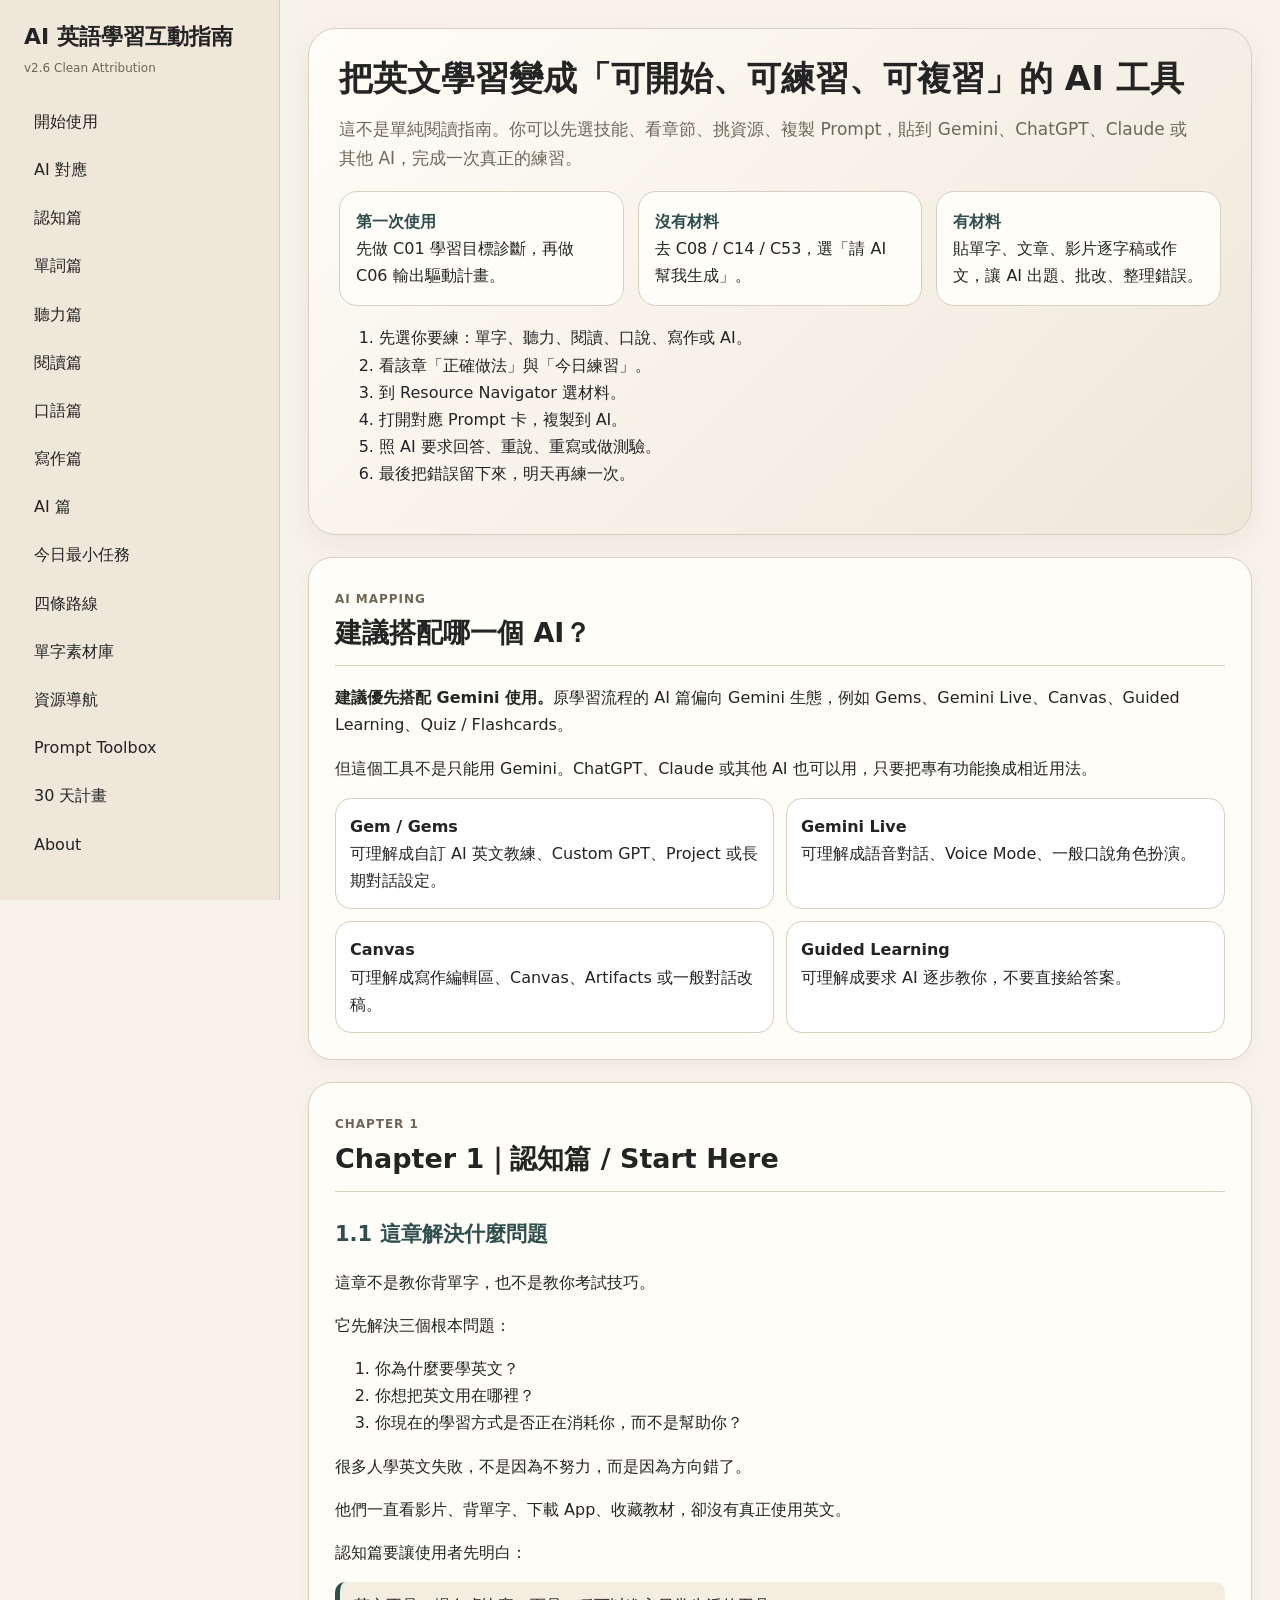
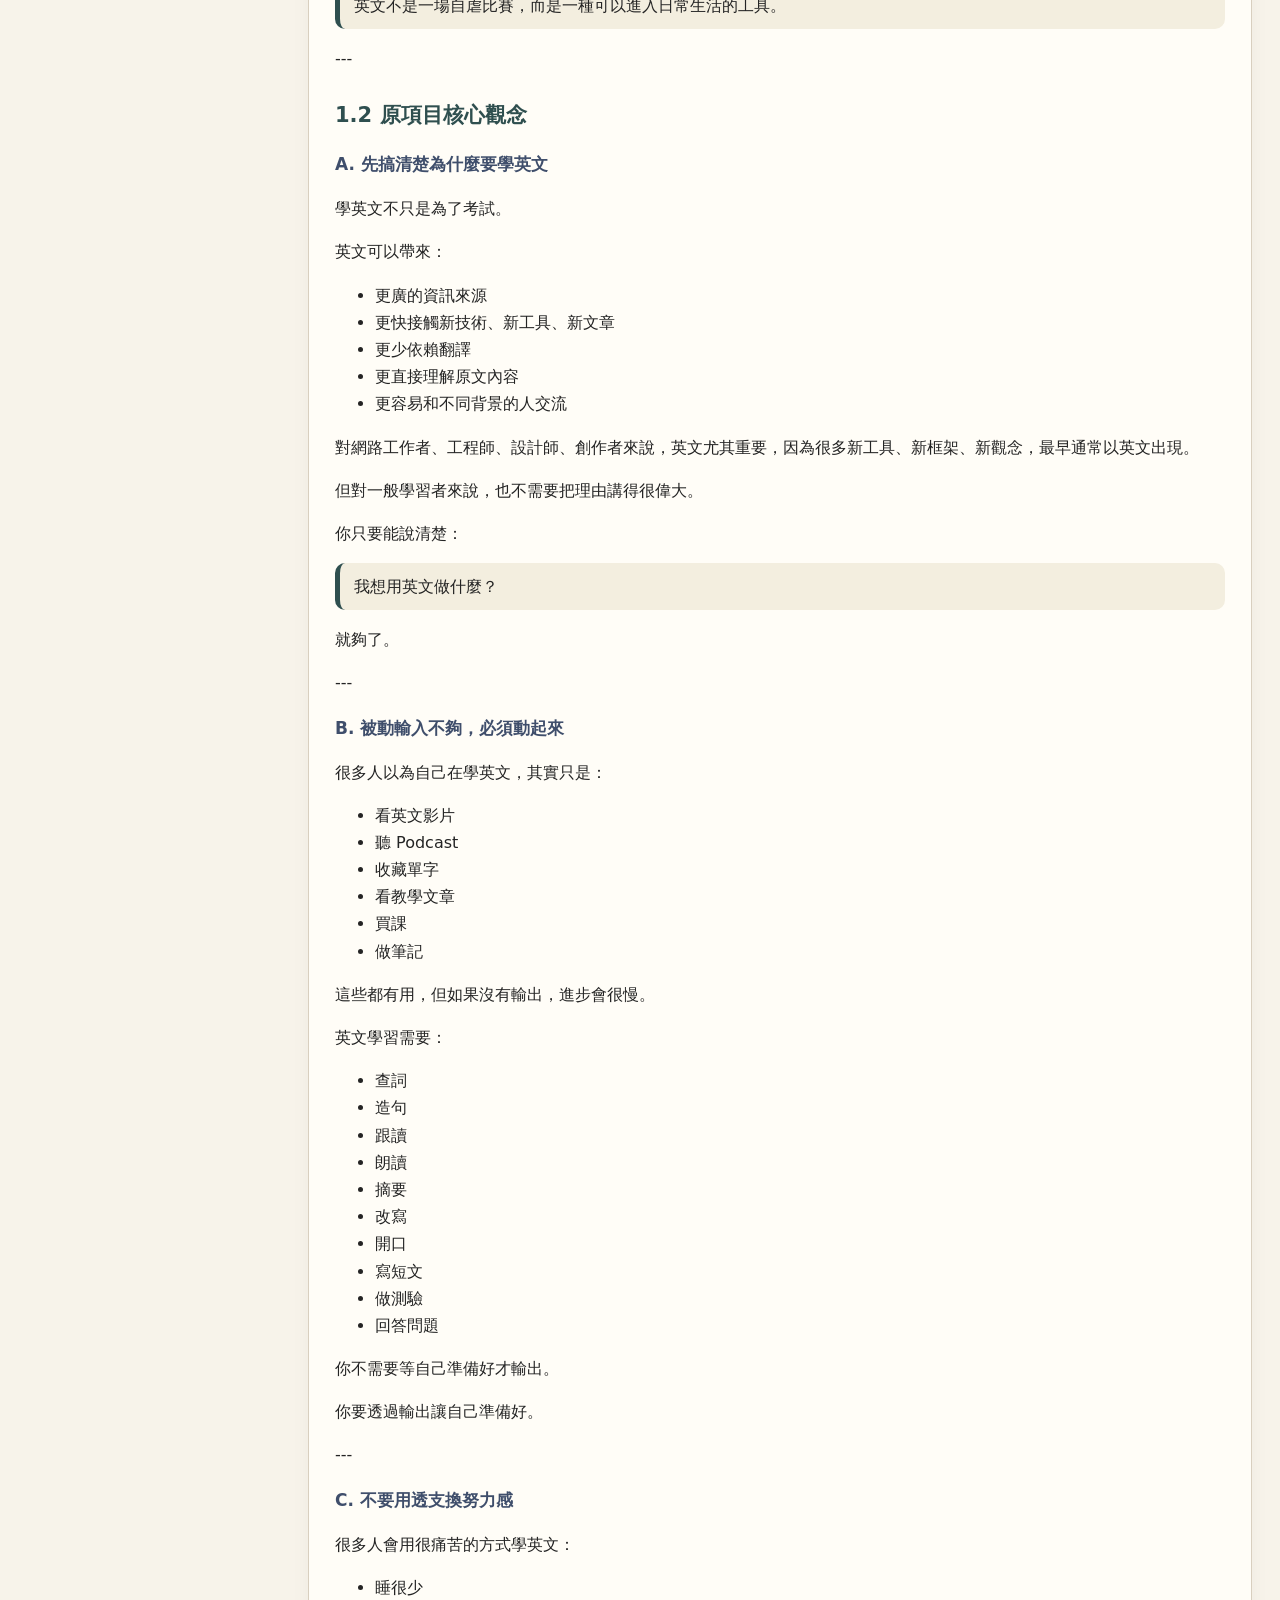
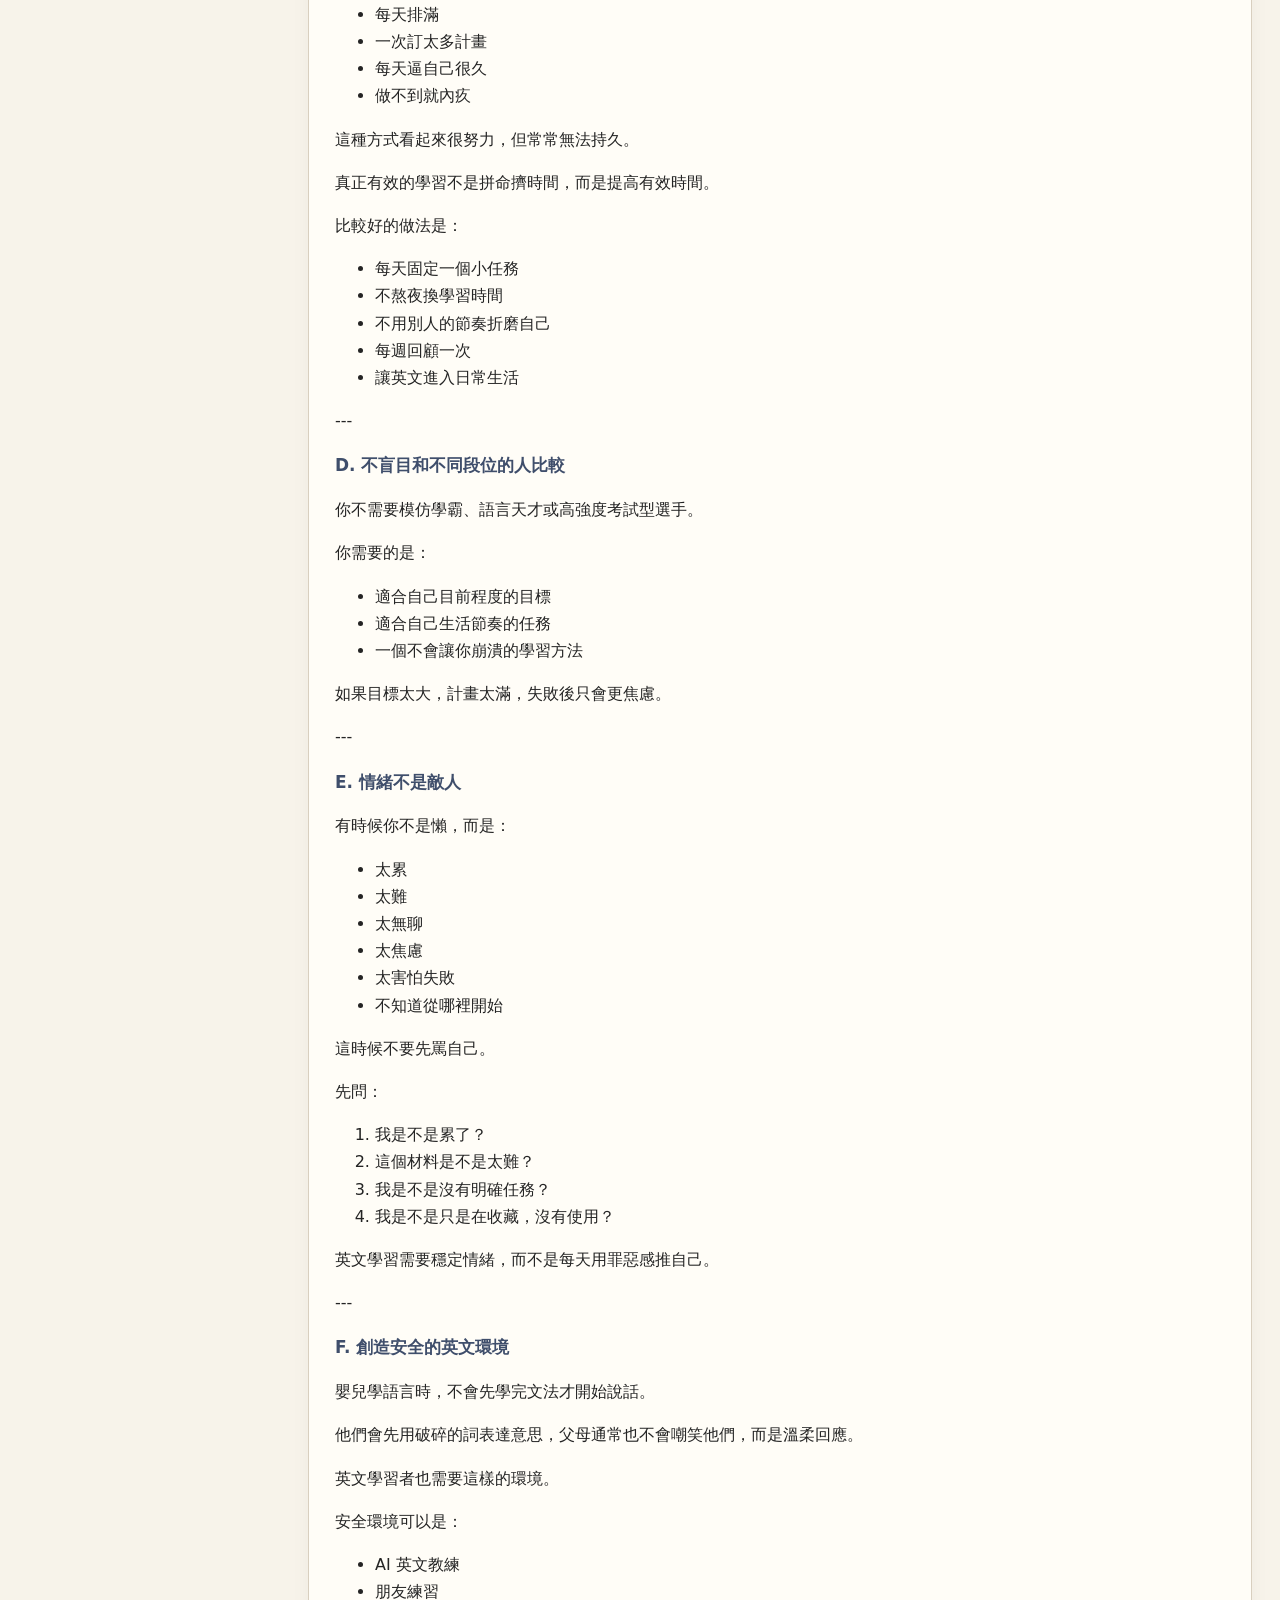
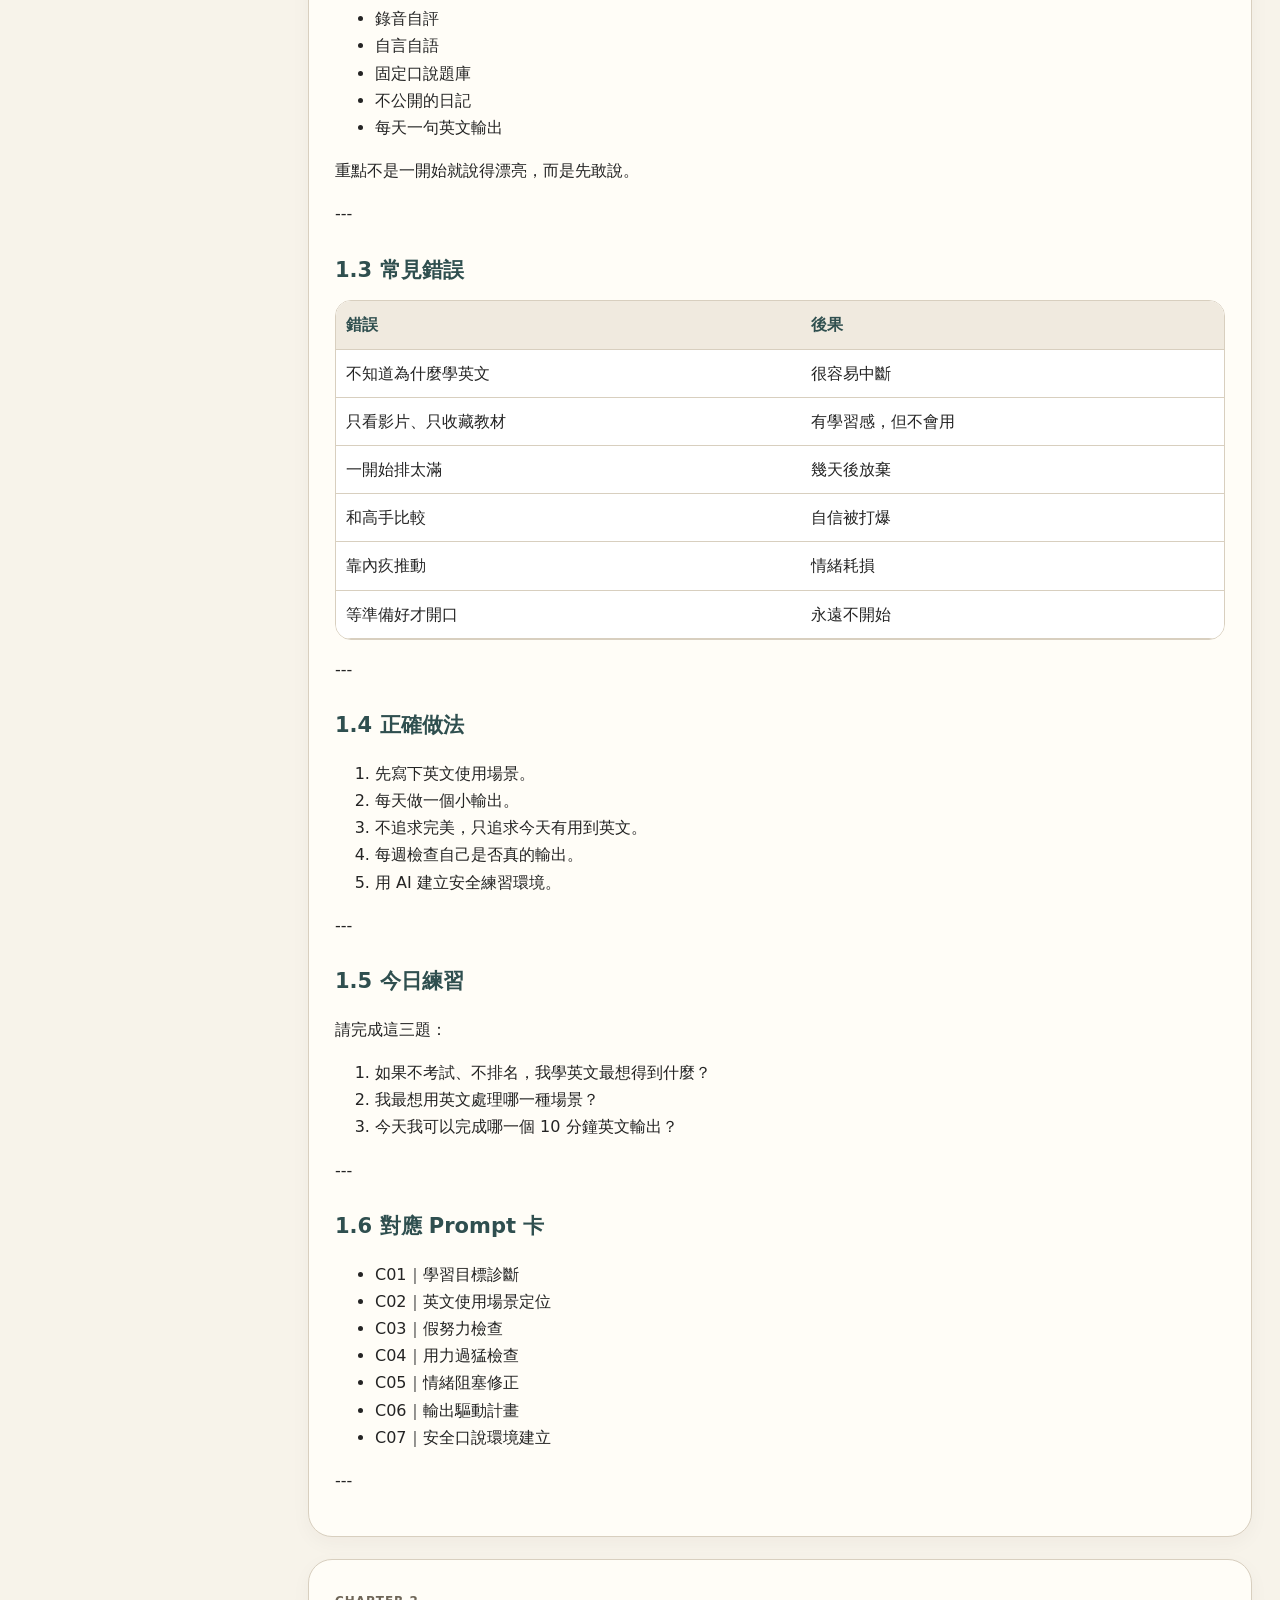
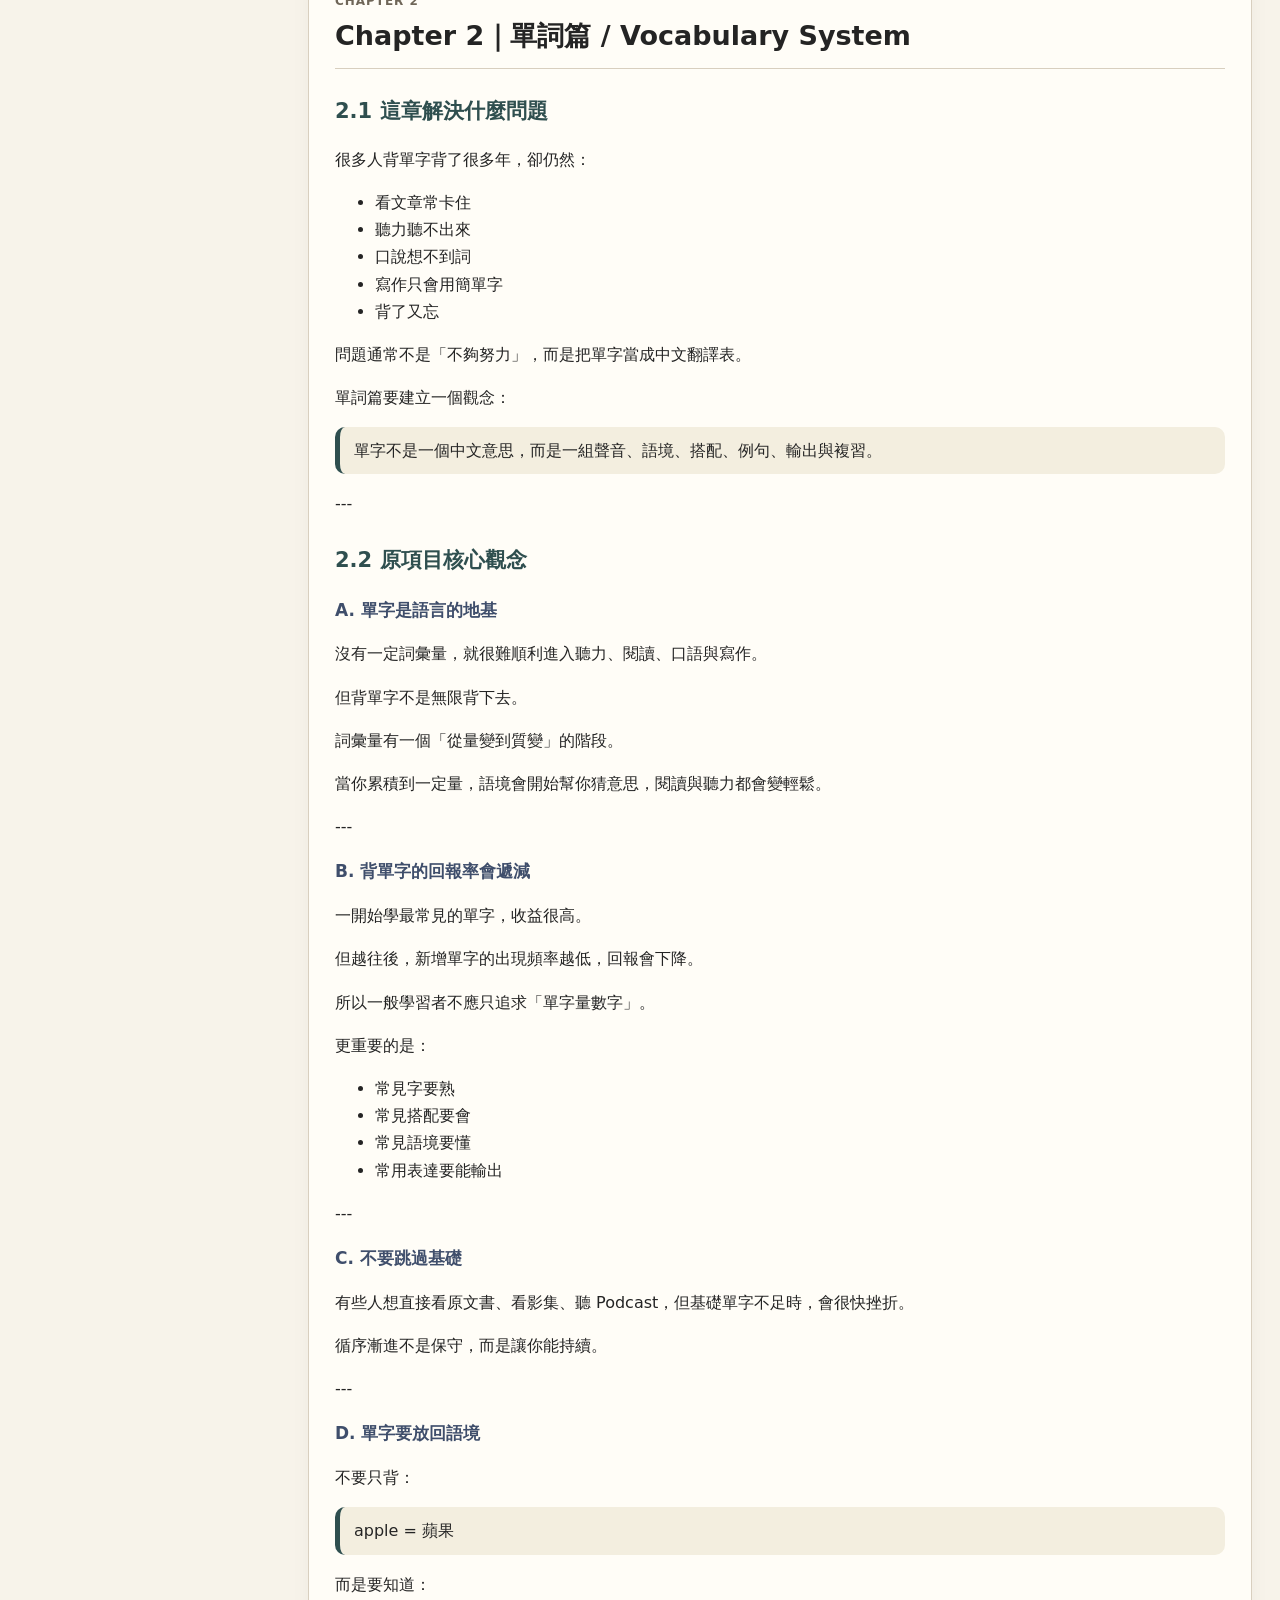
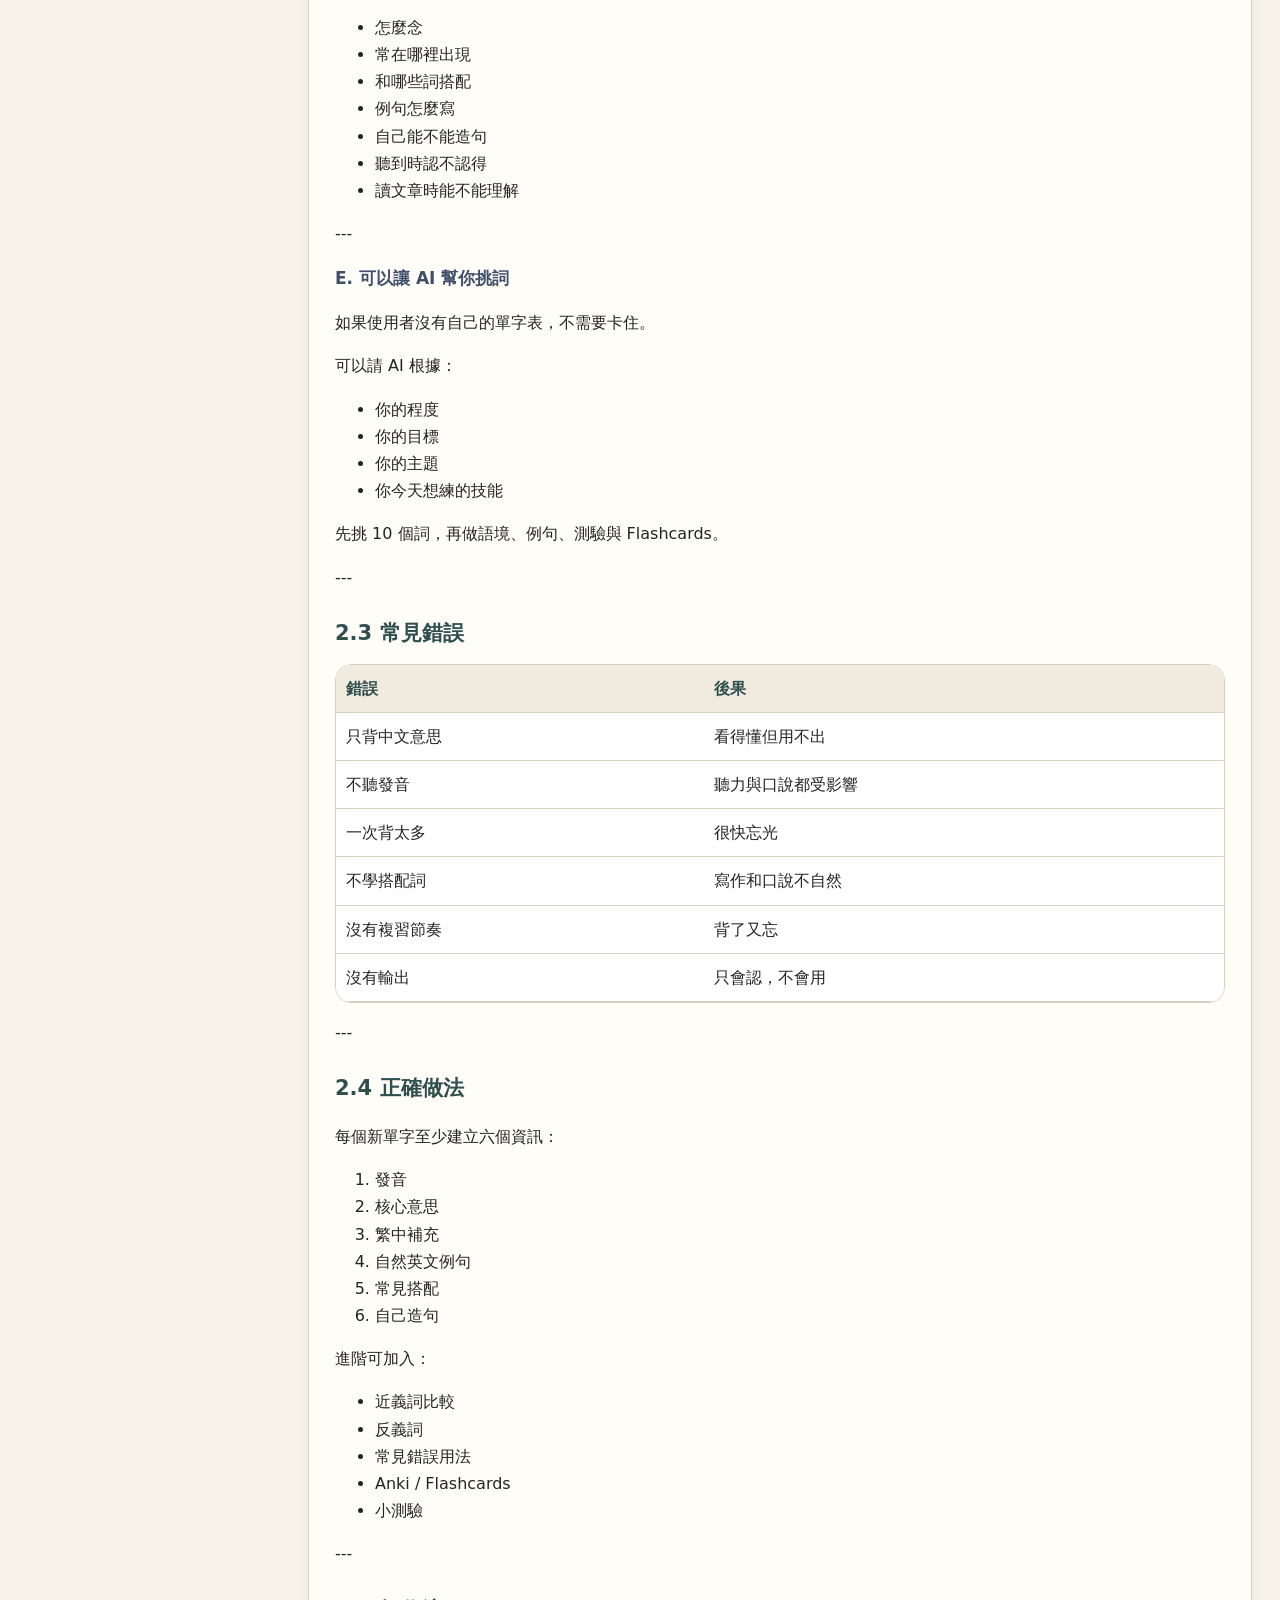
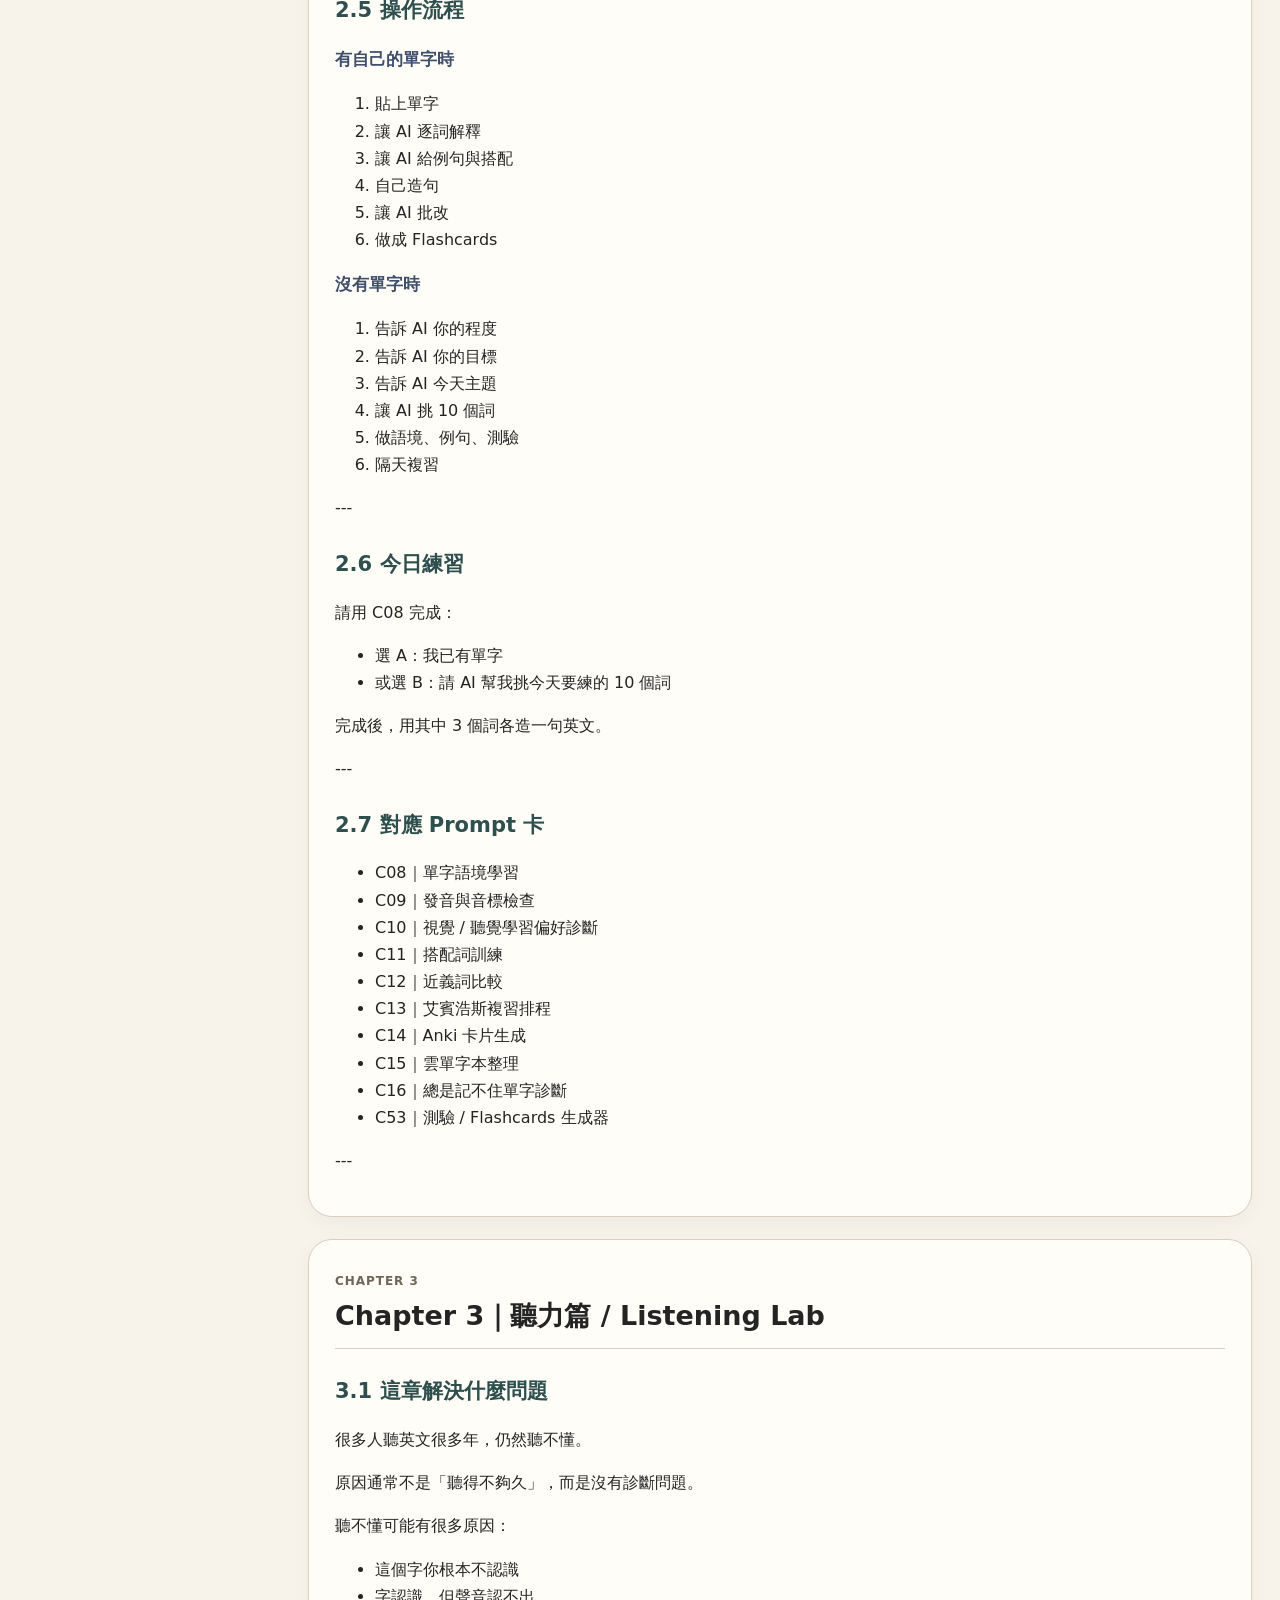
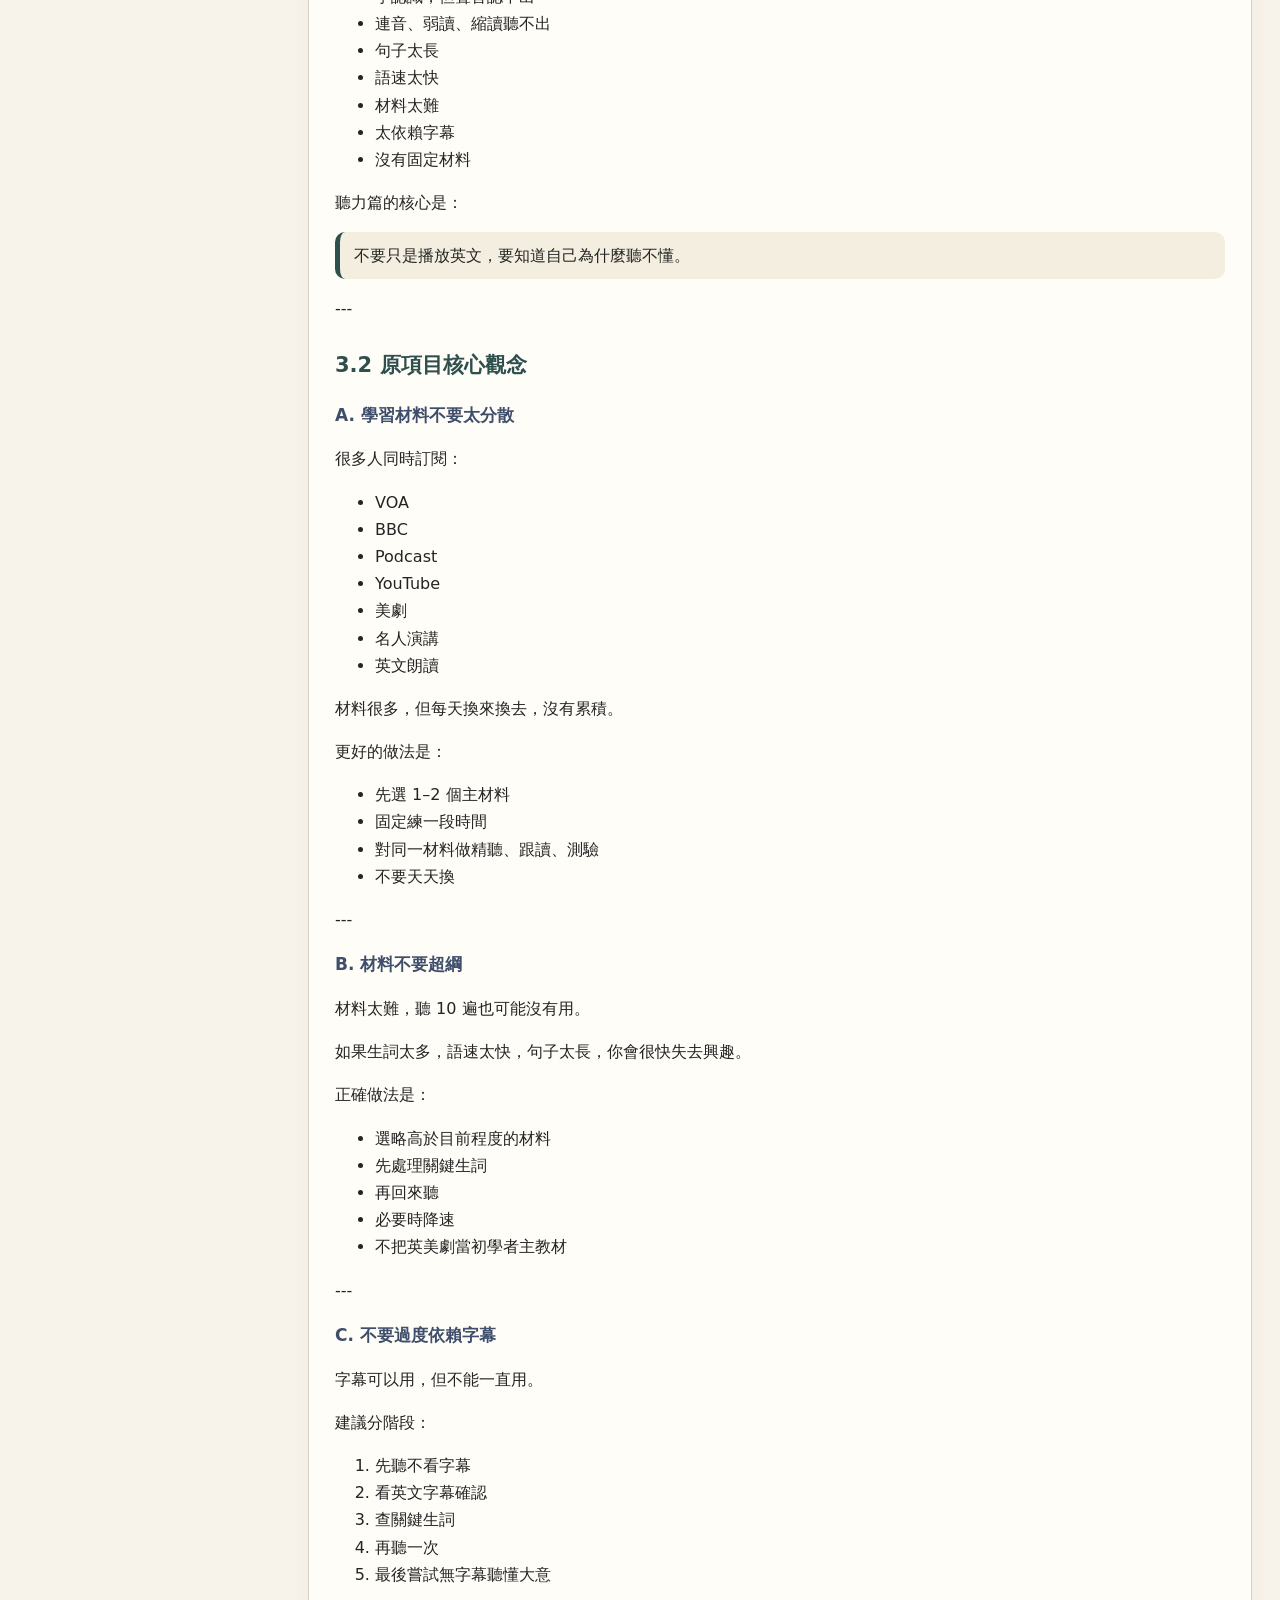
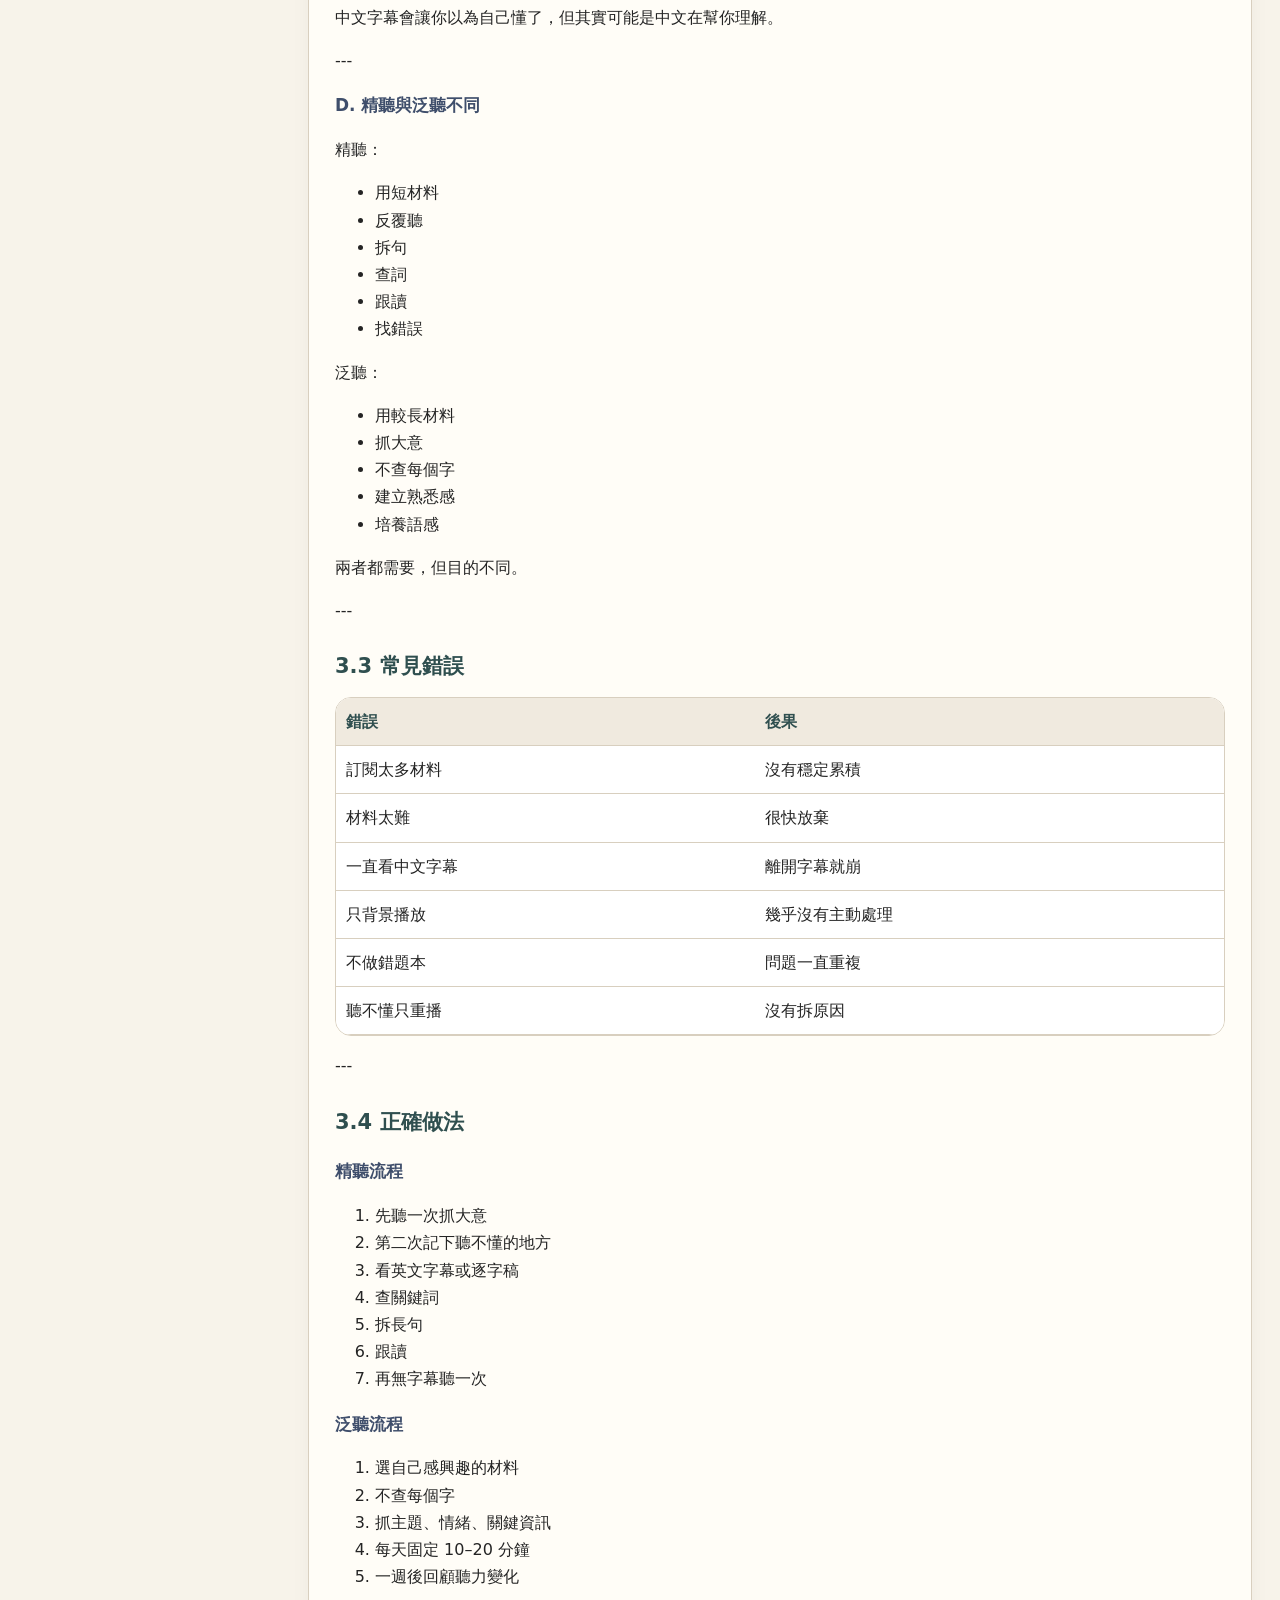
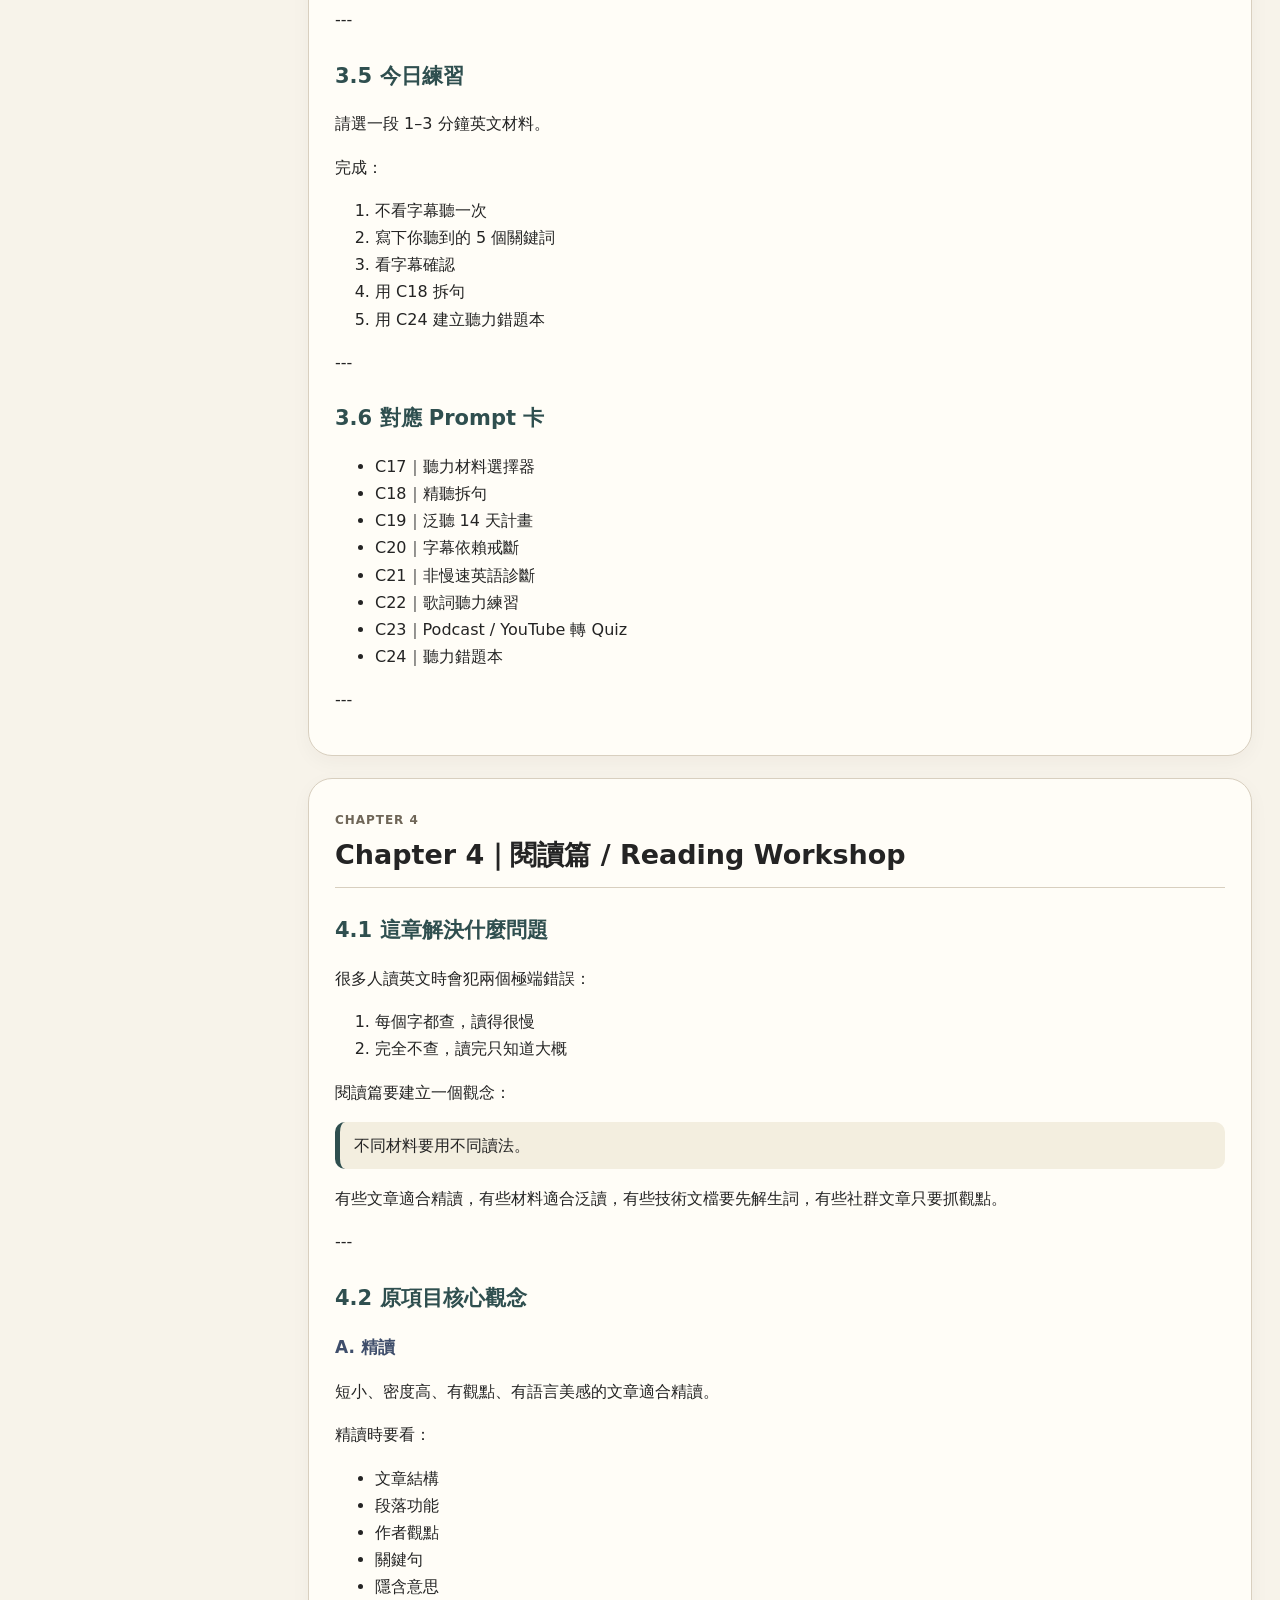
==== commit e2a841ad: "Add files via upload" ====
--- a/index.html
+++ b/index.html
@@ -3,7 +3,7 @@
 <head>
 <meta charset="utf-8">
 <meta name="viewport" content="width=device-width, initial-scale=1">
-<title>AI 英語學習互動指南 v2.5</title>
+<title>AI 英語學習互動指南 v2.6</title>
 <style>
 :root {
   --bg:#F7F3EA; --panel:#FFFDF7; --side:#EEE7DA; --ink:#242424; --muted:#6f6658;
@@ -97,11 +97,10 @@
 <div class="layout">
 <aside>
   <div class="brand">AI 英語學習互動指南</div>
-  <div class="version">v2.5 Max Content Interactive</div>
+  <div class="version">v2.6 Clean Attribution</div>
   <nav>
     <a href="#start">開始使用</a>
-    <a href="#attribution-notice">來源聲明</a>
-    <a href="#ai-tools">AI 對應</a>
+<a href="#ai-tools">AI 對應</a>
     <a href="#chapter-1">認知篇</a>
     <a href="#chapter-2">單詞篇</a>
     <a href="#chapter-3">聽力篇</a>
@@ -137,14 +136,6 @@
   </ol>
 </section>
 
-
-<section class="section about" id="attribution-notice">
-  <div class="section-head"><span class="kicker">Attribution</span><h2>來源、授權與非官方改編說明</h2></div>
-  <p>本網站為非商業學習輔助用途，基於 byoungd 的開源項目 <b>English-level-up-tips</b> 進行教材化整理、繁體中文轉寫、互動流程設計與 Prompt 工具化改編。</p>
-  <p>原項目作者：byoungd ｜ 原授權：CC BY-NC 4.0 ｜ 原項目網址：<a href="https://github.com/byoungd/English-level-up-tips" target="_blank" rel="noopener">GitHub</a></p>
-  <p>本網站為非官方改編版本，不代表原作者立場，也未暗示原作者背書。</p>
-  <p><b>工具整理與互動設計：</b>林勝堂（KimiLin）<br><b>AI 協作輔助：</b>使用 AI 工具進行內容整理、重構與測試</p>
-</section>
 
 <section class="section" id="ai-tools">
   <div class="section-head"><span class="kicker">AI Mapping</span><h2>建議搭配哪一個 AI？</h2></div>
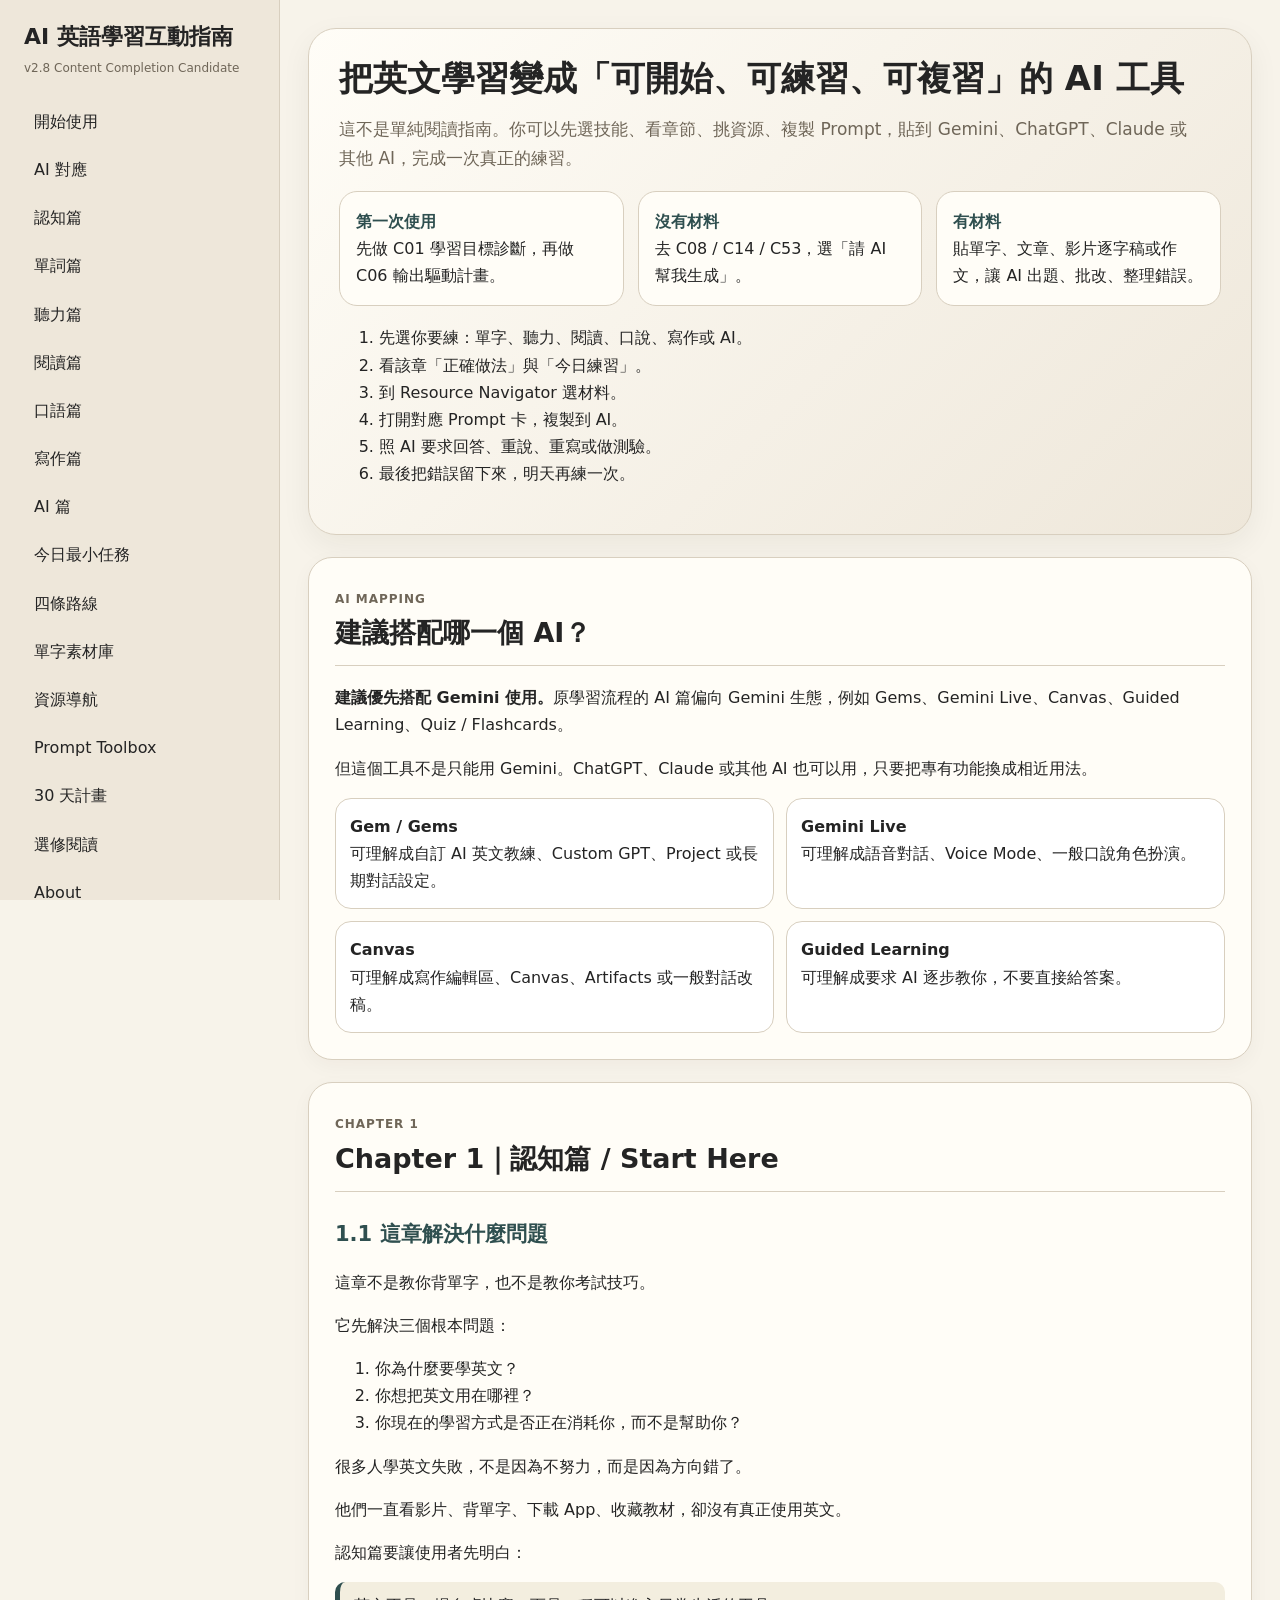
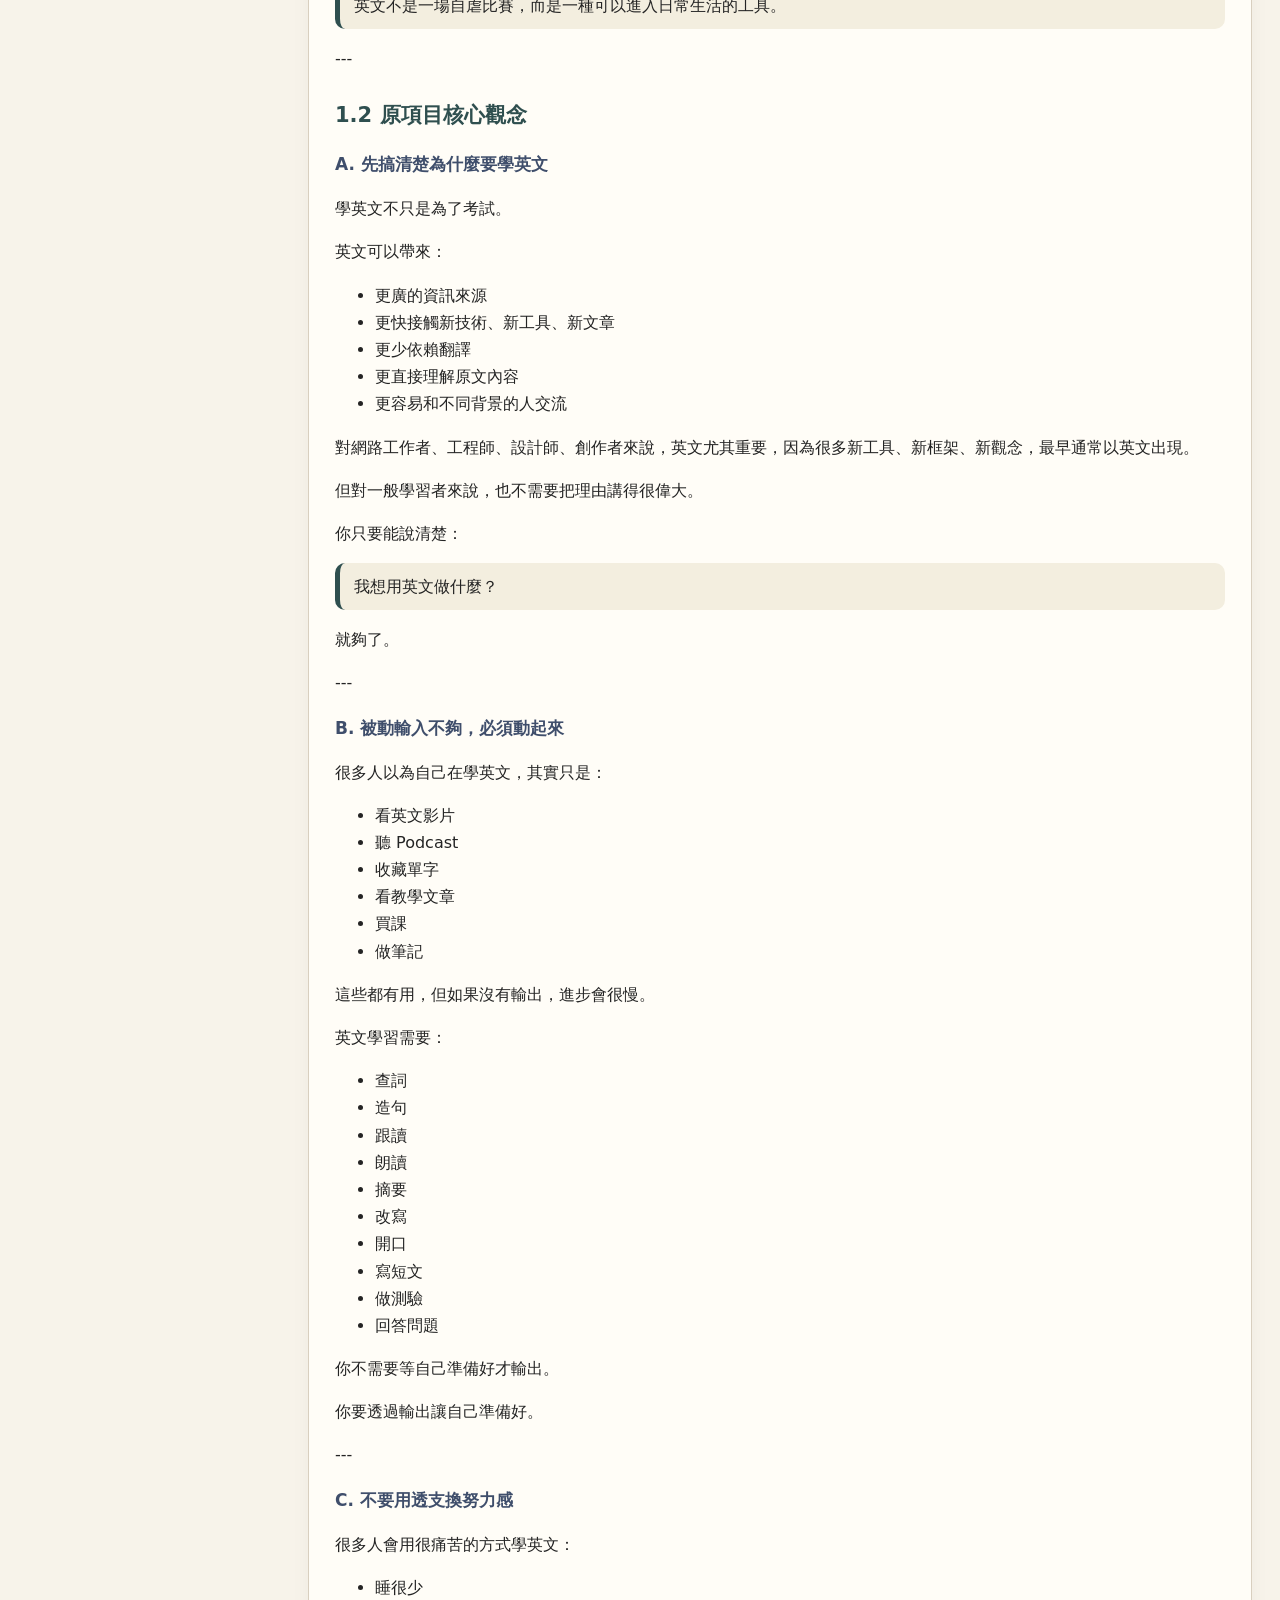
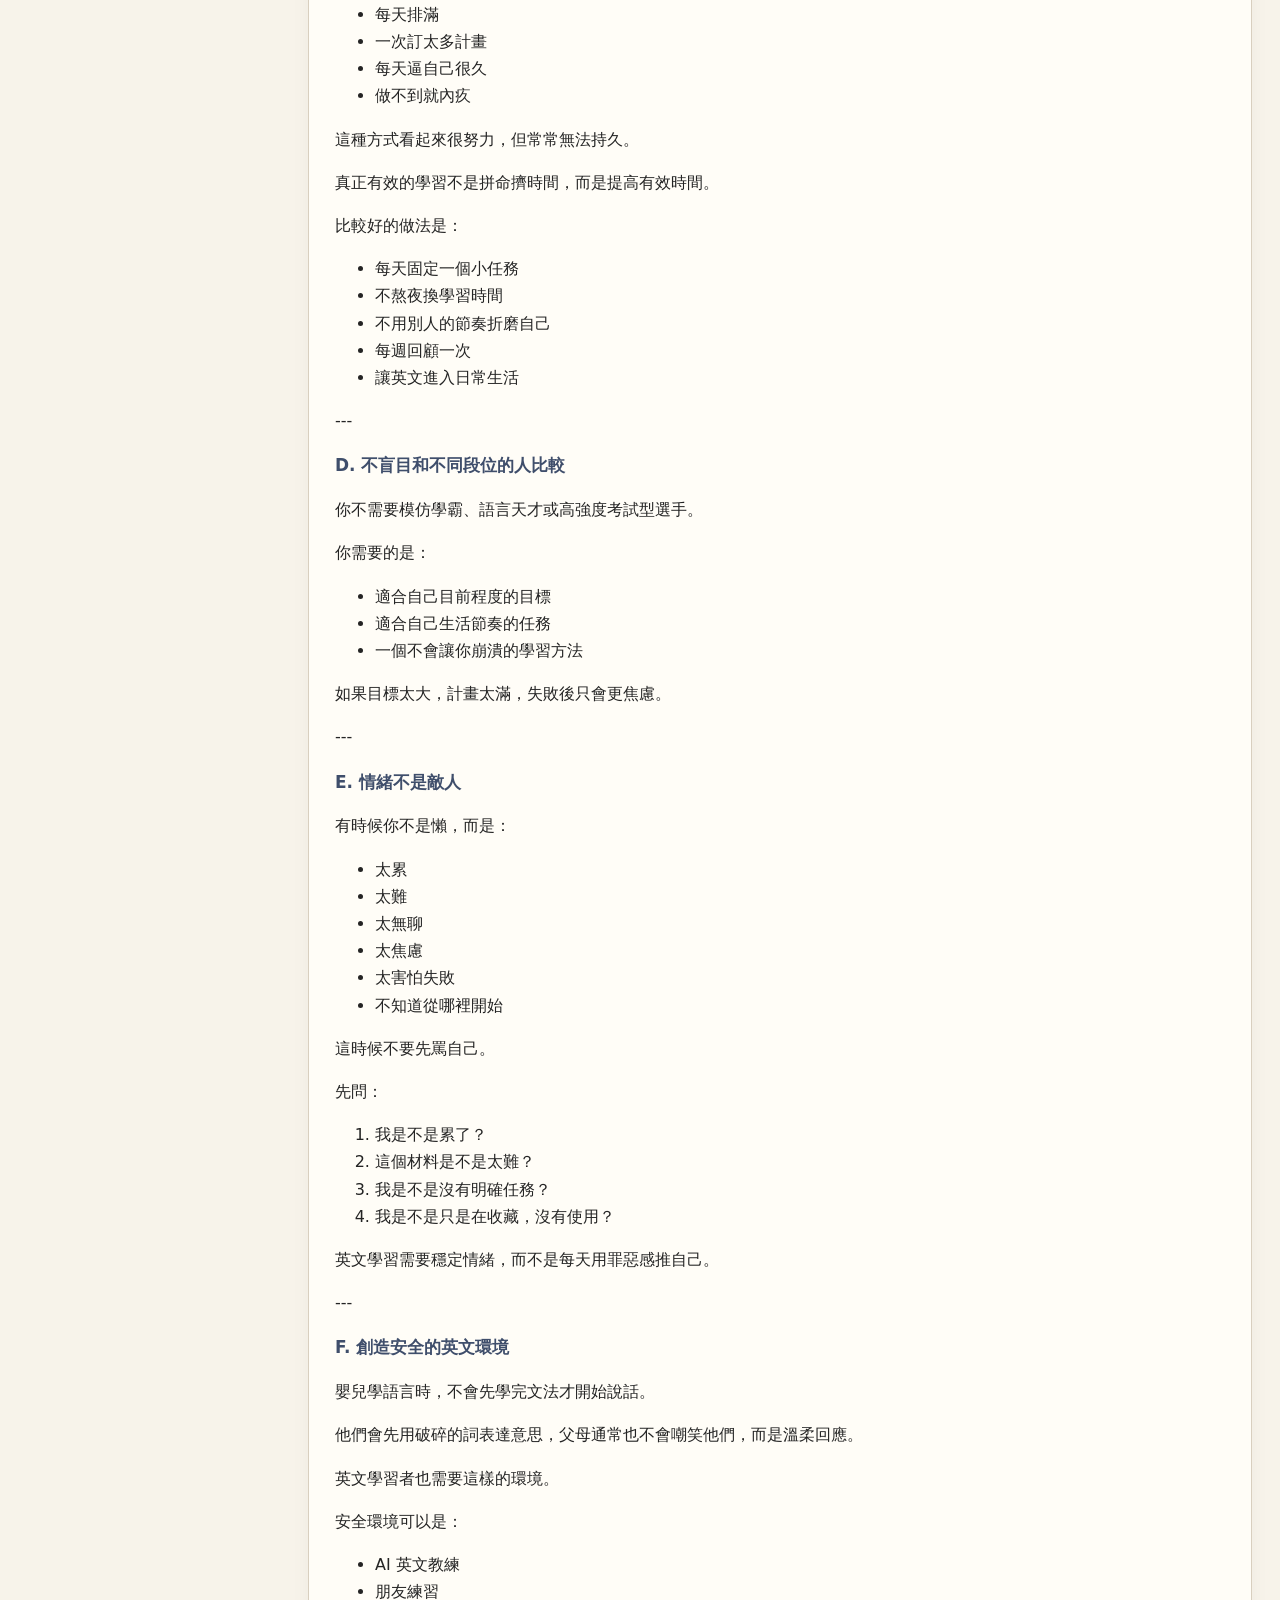
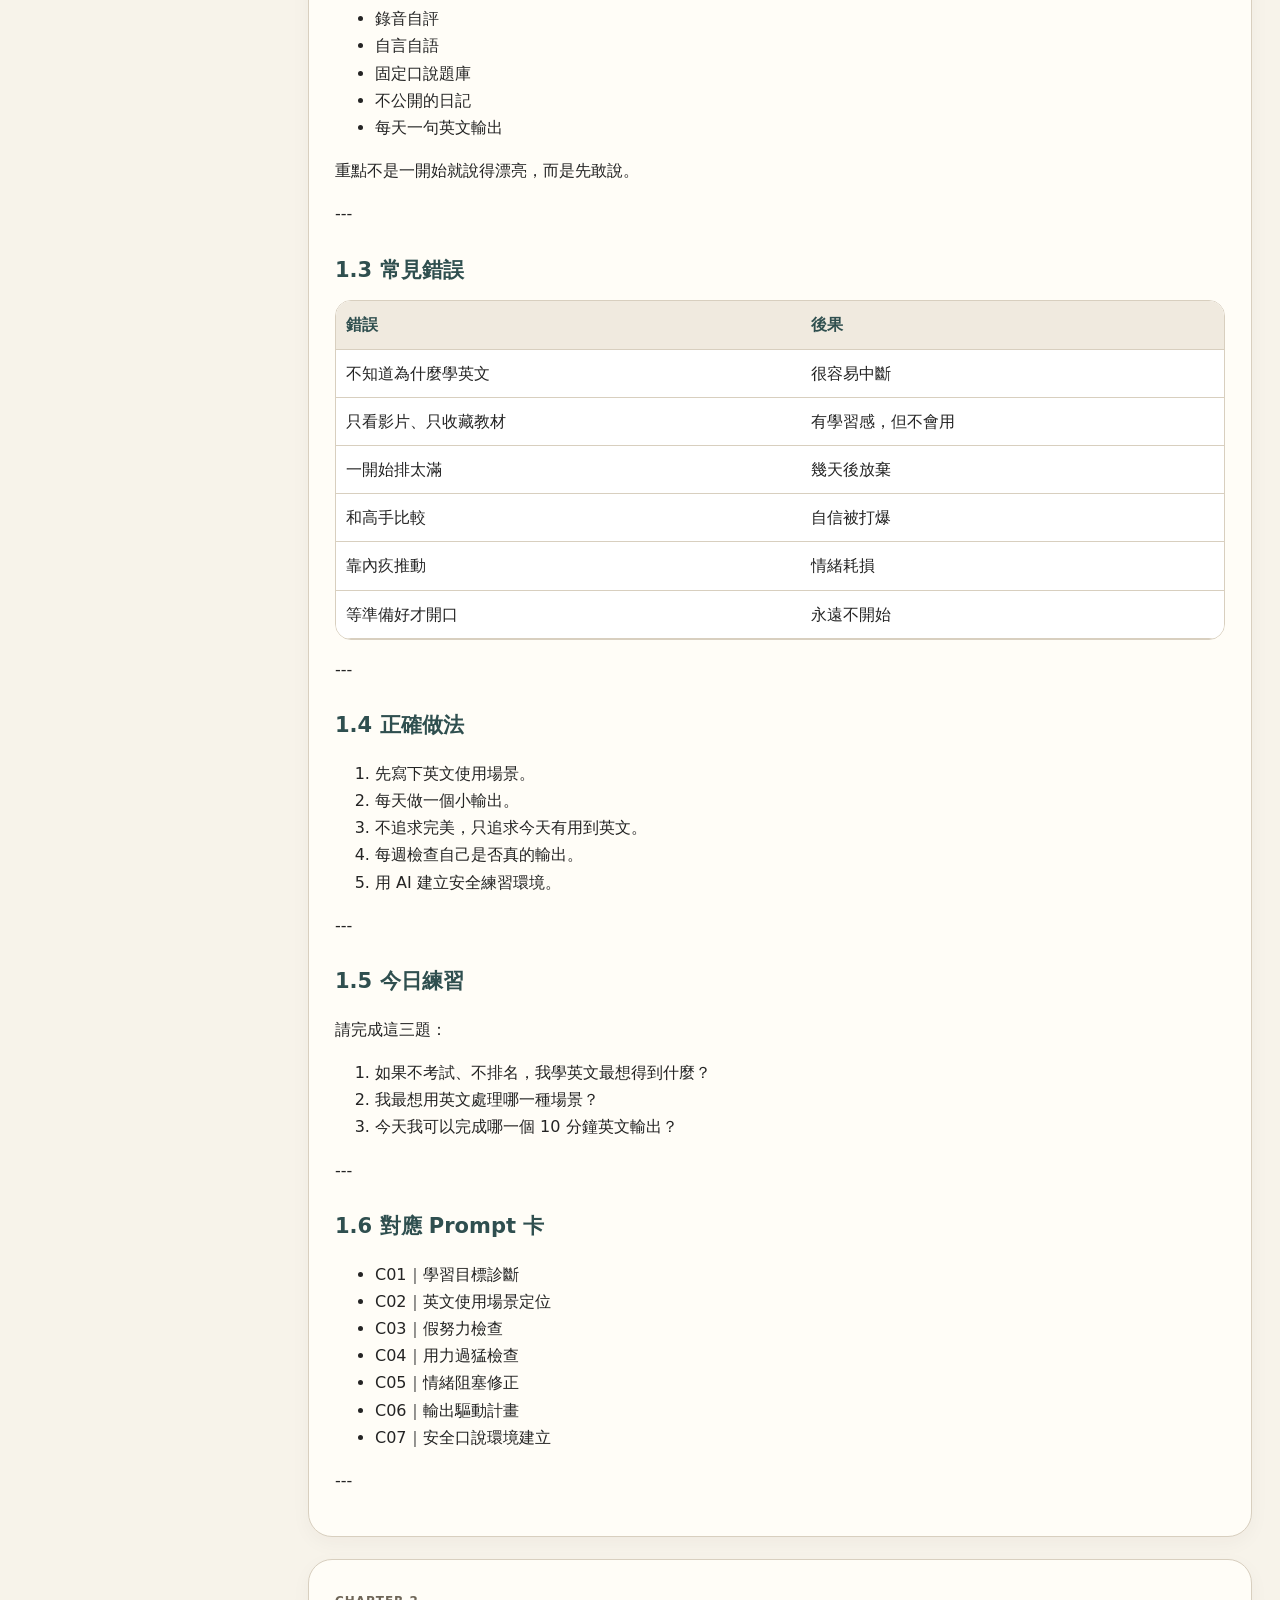
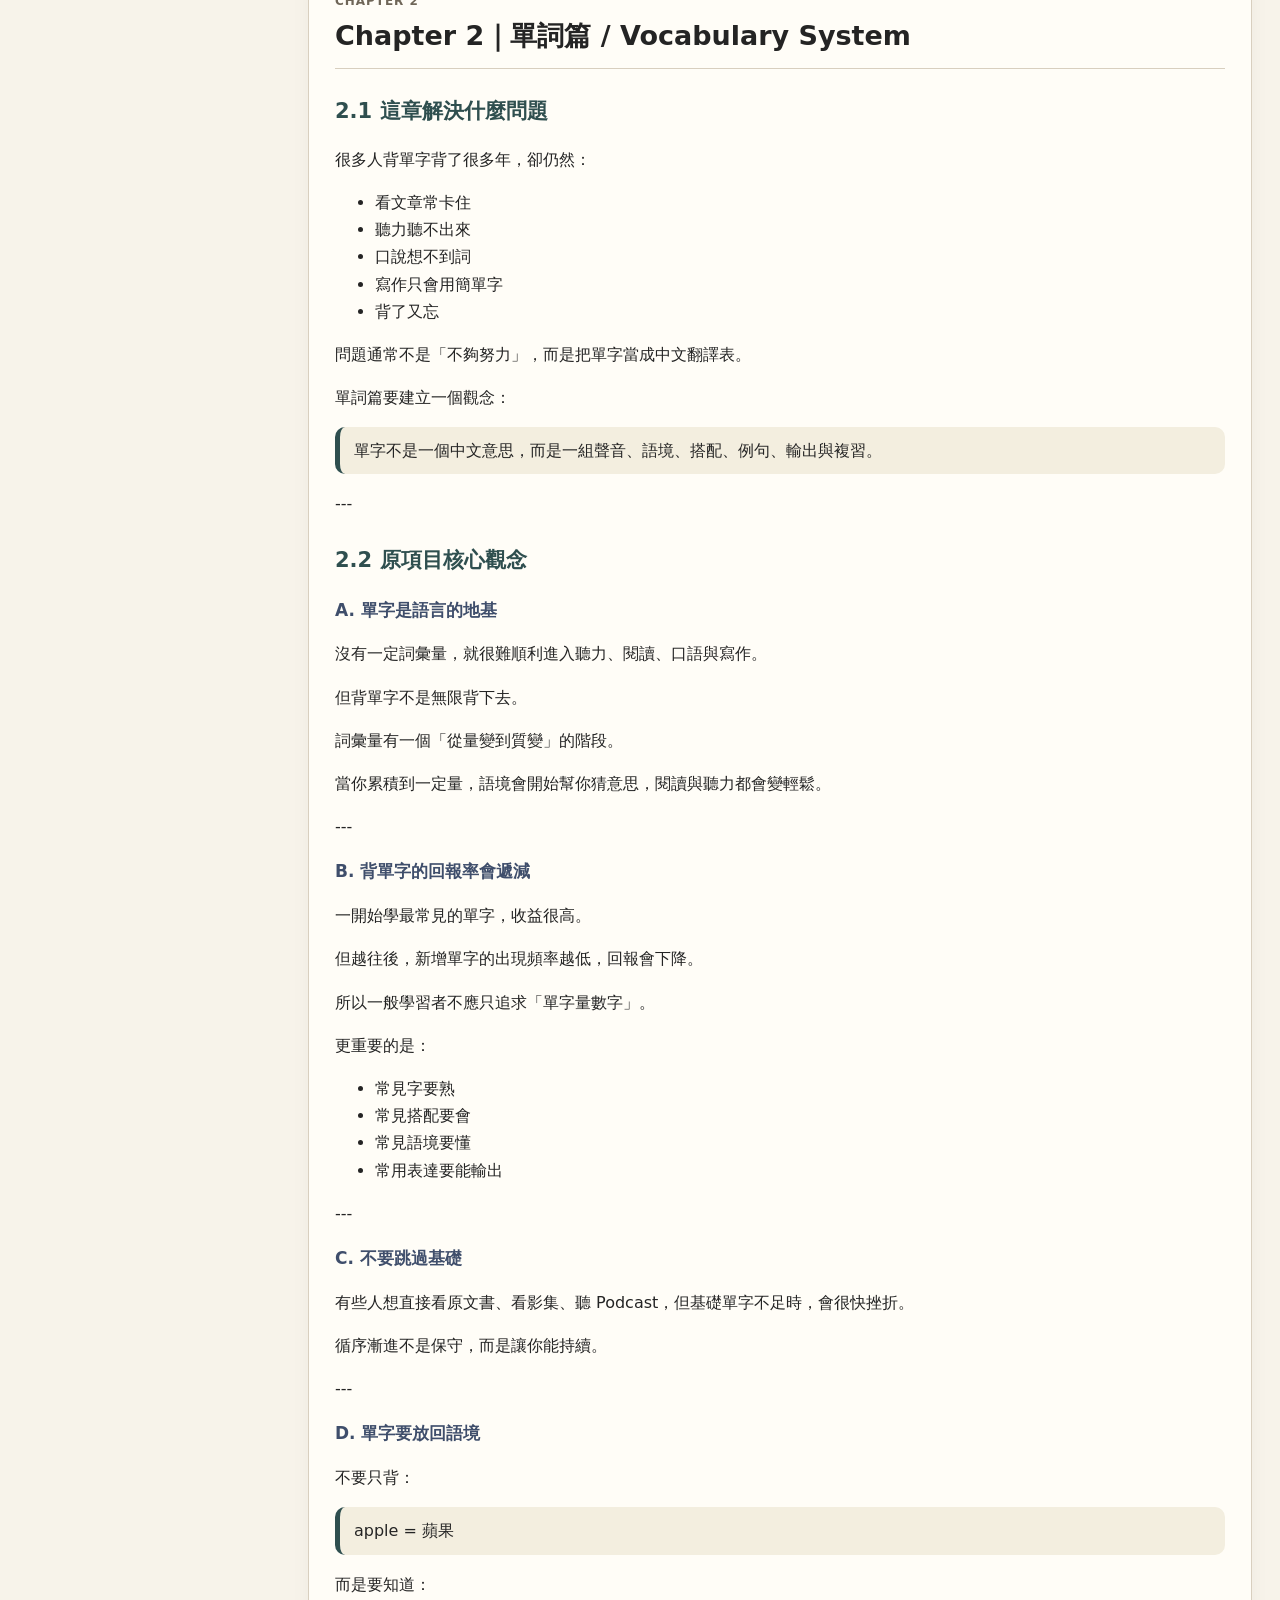
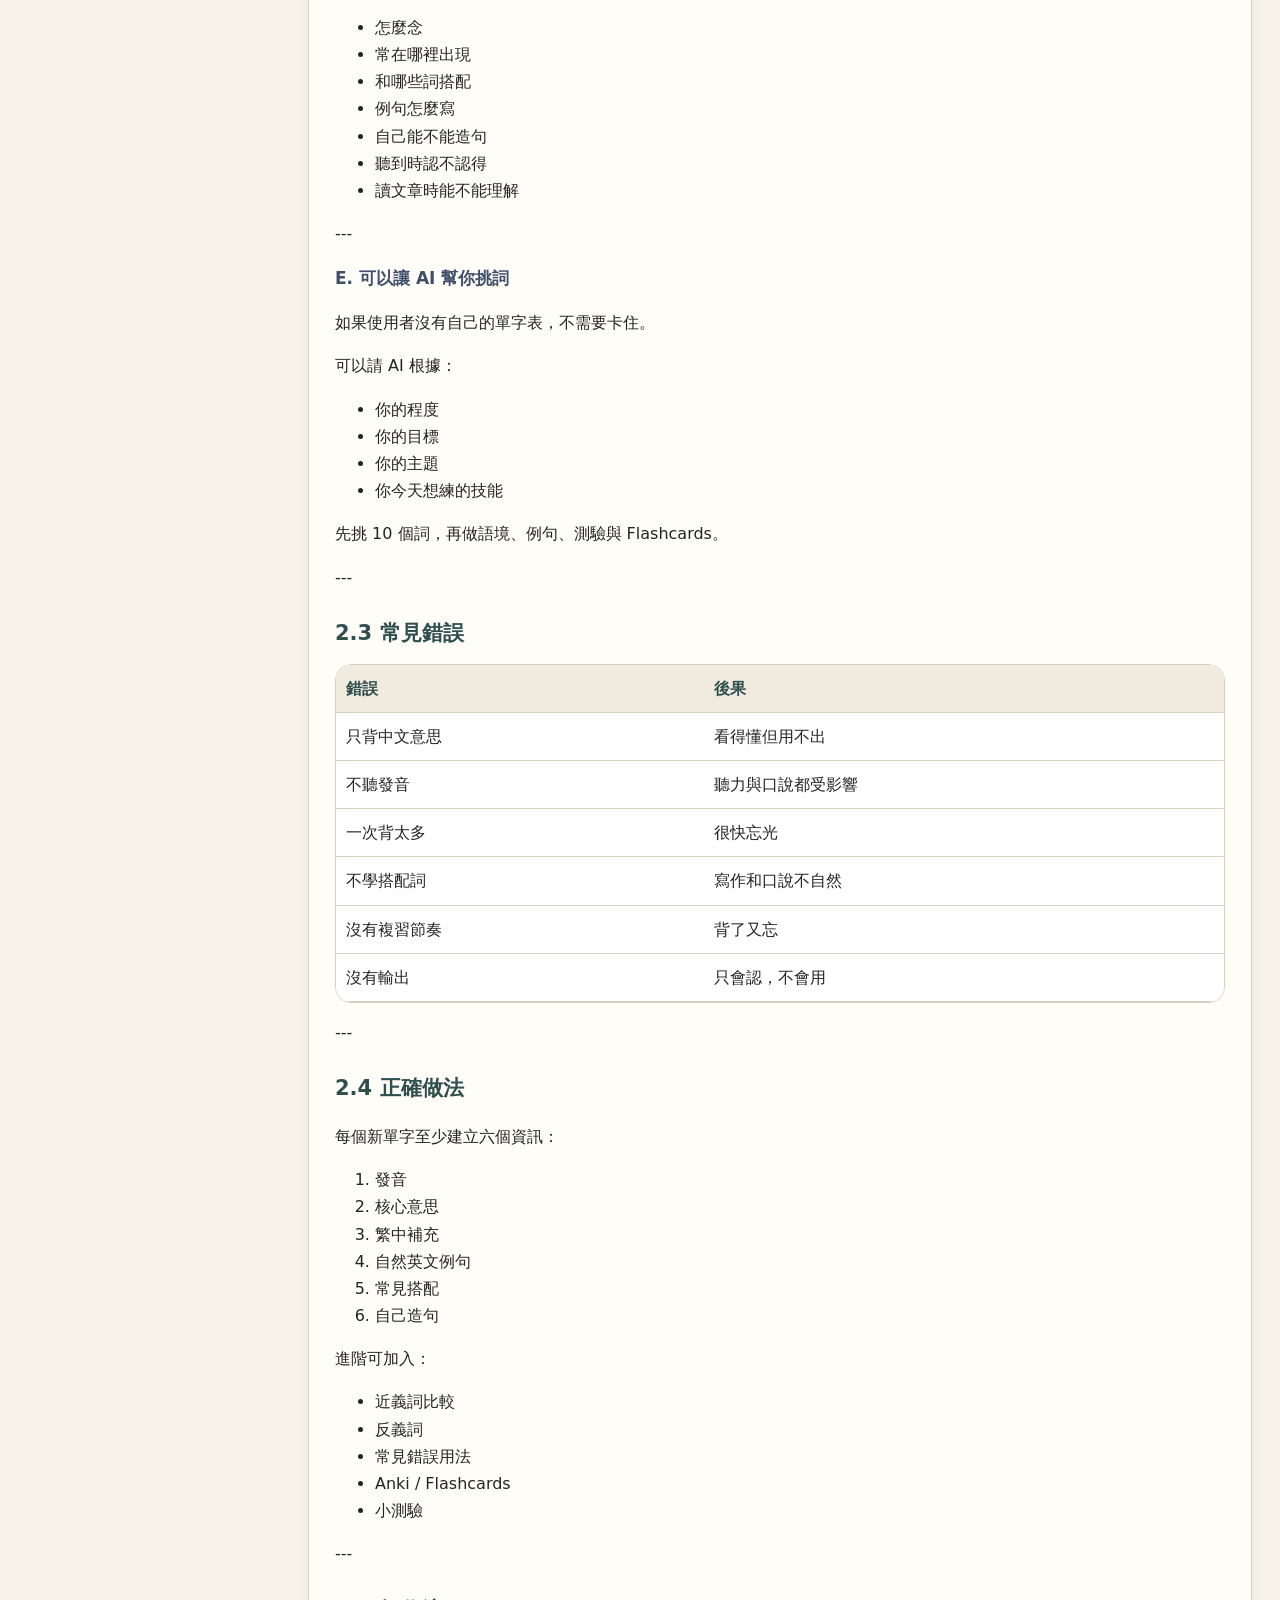
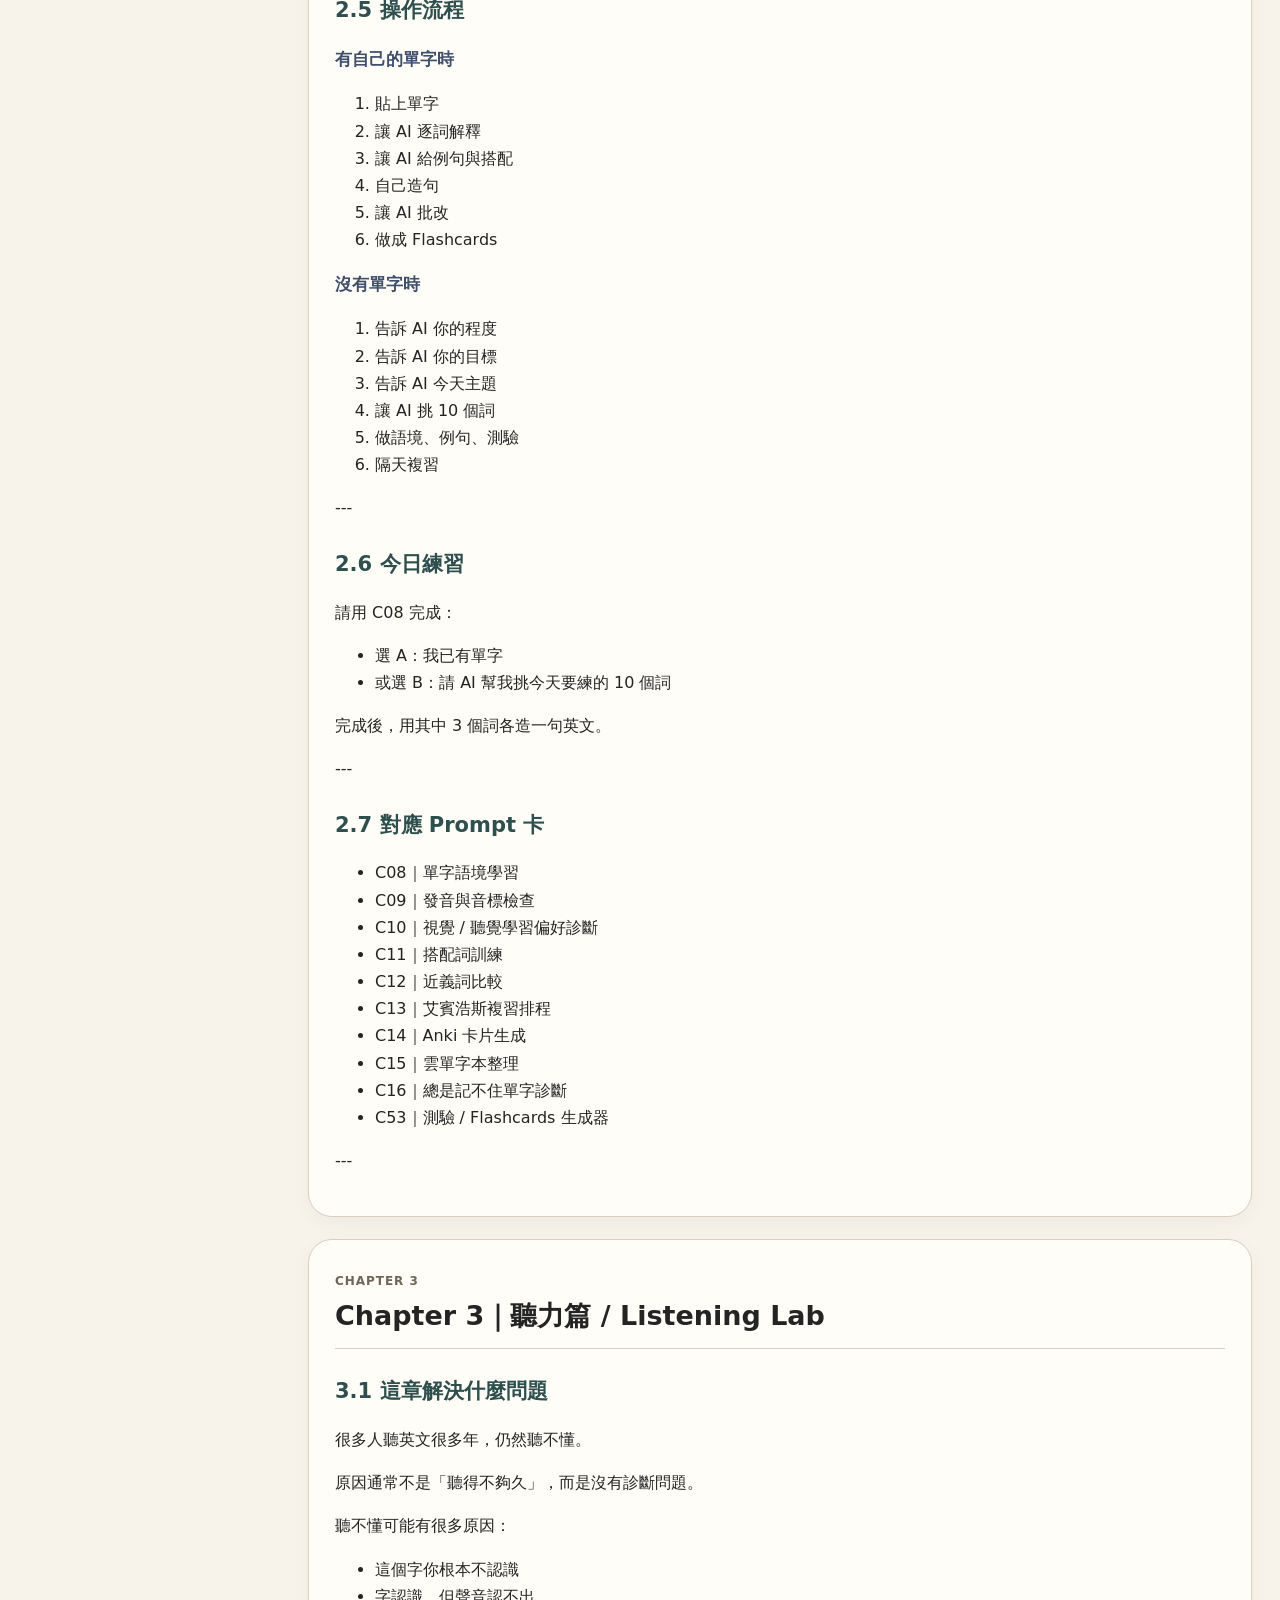
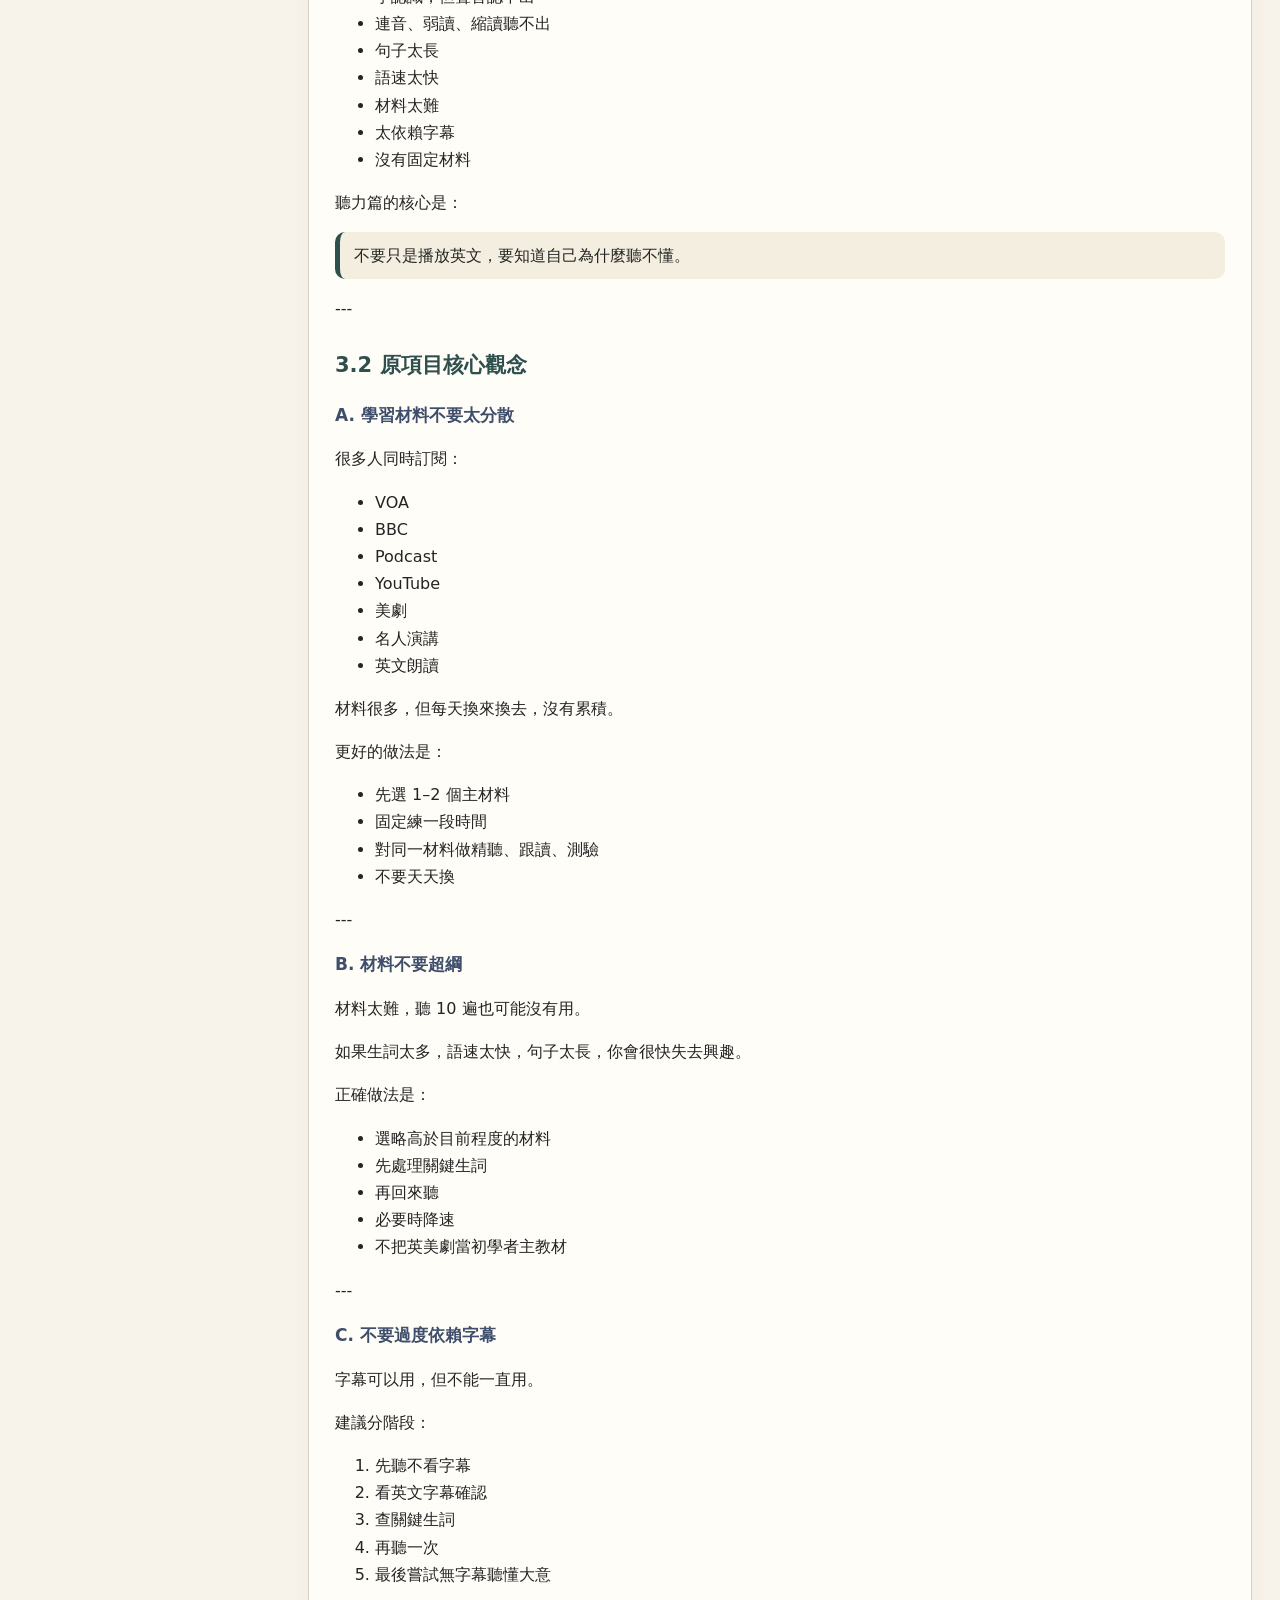
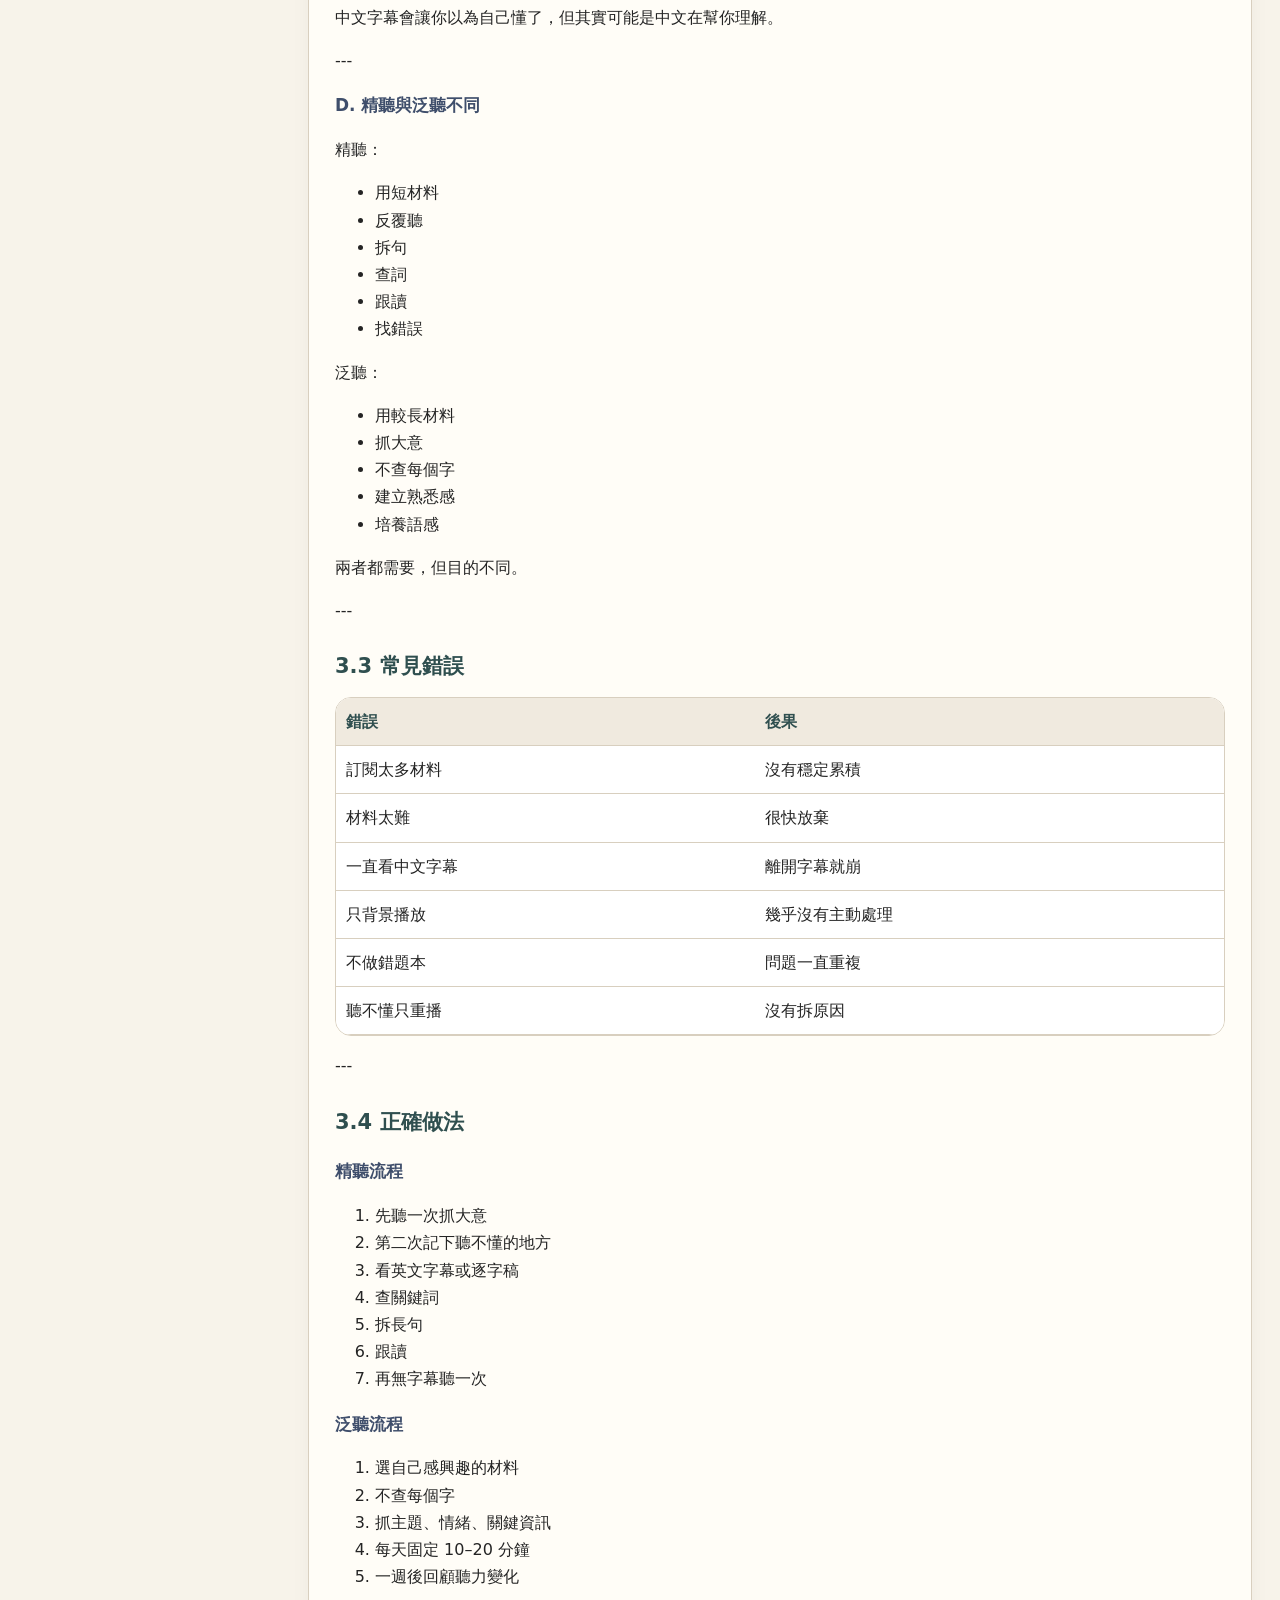
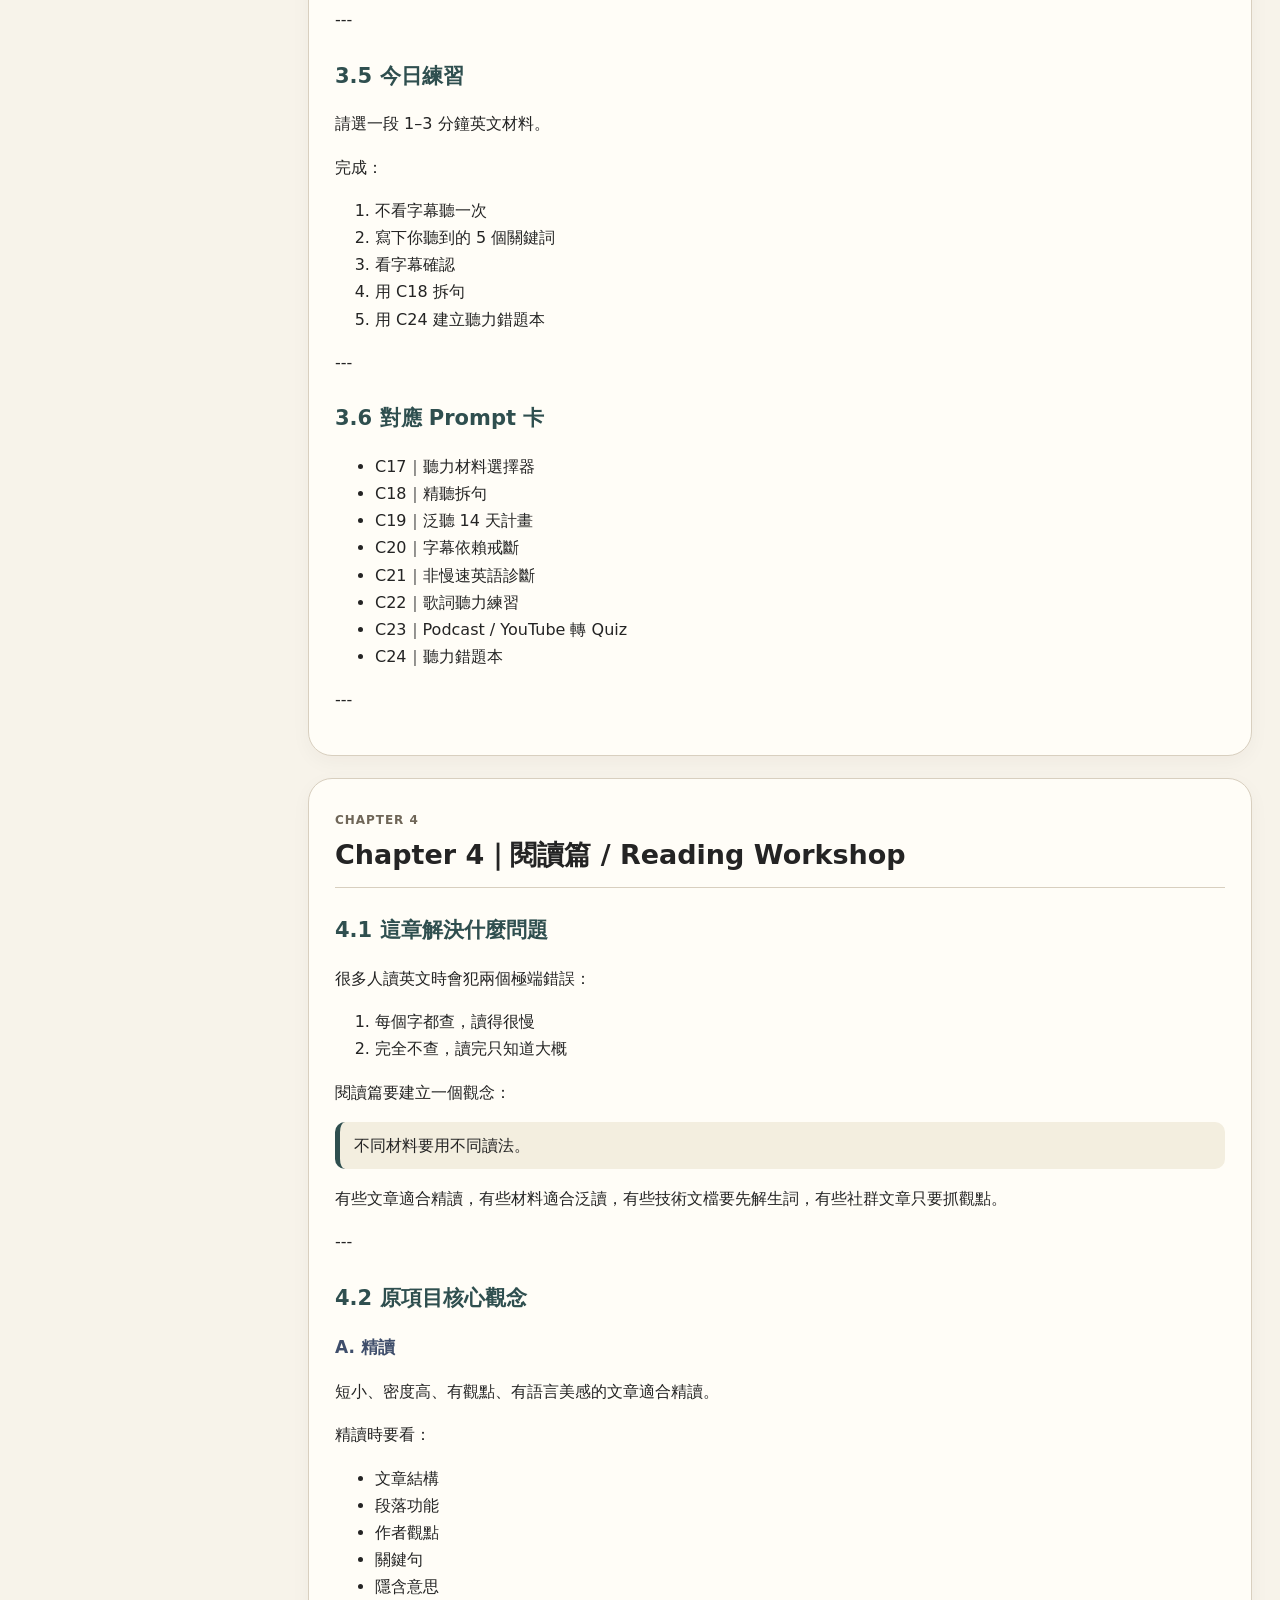
==== commit a034f86e: "Add files via upload" ====
--- a/index.html
+++ b/index.html
@@ -3,7 +3,7 @@
 <head>
 <meta charset="utf-8">
 <meta name="viewport" content="width=device-width, initial-scale=1">
-<title>AI 英語學習互動指南 v2.6</title>
+<title>AI 英語學習互動指南 v2.8</title>
 <style>
 :root {
   --bg:#F7F3EA; --panel:#FFFDF7; --side:#EEE7DA; --ink:#242424; --muted:#6f6658;
@@ -91,13 +91,30 @@
 .route-card{border:1px solid var(--line);border-radius:18px;background:#fff;padding:16px}
 @media(max-width:900px){.word-grid,.use-grid,.route-grid{grid-template-columns:1fr}}
 
+
+.completion-grid{display:grid;grid-template-columns:repeat(2,minmax(0,1fr));gap:14px}
+.day-grid{display:grid;grid-template-columns:repeat(7,minmax(0,1fr));gap:12px}
+.day-card,.optional-card,.coverage-card{border:1px solid var(--line);border-radius:18px;background:#fffdf9;padding:14px}
+.day-card h3,.optional-card h3,.coverage-card h3{margin:.2em 0 .5em}
+.day-card ol,.optional-card ol{padding-left:18px}
+.resource-grid{display:grid;grid-template-columns:repeat(3,minmax(0,1fr));gap:14px}
+.resource-card{border:1px solid var(--line);border-radius:18px;background:#fffdf9;padding:16px}
+.resource-card h3{margin:.2em 0 .5em}
+.resource-card .rid{font-weight:800;color:var(--green)}
+.resource-card .level{float:right;color:var(--muted);font-size:12px}
+.tags{display:flex;flex-wrap:wrap;gap:6px;margin:8px 0}
+.tag{border:1px solid var(--line);background:#fff;border-radius:999px;padding:3px 8px;font-size:12px}
+.warn{background:#fff8e0;border-left:4px solid #d8b24c;padding:8px 10px;border-radius:8px}
+@media(max-width:1100px){.resource-grid{grid-template-columns:repeat(2,minmax(0,1fr))}.day-grid{grid-template-columns:repeat(2,minmax(0,1fr))}}
+@media(max-width:760px){.completion-grid,.resource-grid,.day-grid{grid-template-columns:1fr}.resource-card,.day-card,.optional-card,.coverage-card{padding:14px}textarea{font-size:14px}}
+
 </style>
 </head>
 <body>
 <div class="layout">
 <aside>
   <div class="brand">AI 英語學習互動指南</div>
-  <div class="version">v2.6 Clean Attribution</div>
+  <div class="version">v2.8 Content Completion Candidate</div>
   <nav>
     <a href="#start">開始使用</a>
 <a href="#ai-tools">AI 對應</a>
@@ -114,6 +131,7 @@
     <a href="#resources">資源導航</a>
     <a href="#toolbox">Prompt Toolbox</a>
     <a href="#plan">30 天計畫</a>
+    <a href="#optional-reading">選修閱讀</a>
     <a href="#about">About</a>
   </nav>
 </aside>
@@ -1083,56 +1101,6 @@
 <li>C58｜AI 反饋留痕表</li>
 <li>C59｜隱私檢查提示</li>
 </ul>
-<p>---</p>
-<h2>8. v0.7.1 對 v0.6.7 的補強點</h2>
-<div class="table-wrap"><table>
-<thead><tr><th>模組</th><th>v0.6.7</th><th>v0.7.1 補強</th></tr></thead><tbody>
-<tr><td>認知篇</td><td>3 分鐘精華</td><td>補動機、情緒、節奏、安全環境</td></tr>
-<tr><td>單詞篇</td><td>基本單字策略</td><td>補詞彙量觀念、語境、已有/AI 生成雙路徑</td></tr>
-<tr><td>聽力篇</td><td>常見錯誤與卡片</td><td>補精聽、泛聽、字幕、材料難度</td></tr>
-<tr><td>閱讀篇</td><td>精讀/泛讀簡述</td><td>補技術文檔、社群閱讀、摘要輸出</td></tr>
-<tr><td>口語篇</td><td>場景與發音</td><td>補大聲說、常見問題、英文歌輔助</td></tr>
-<tr><td>寫作篇</td><td>AI 批改流程</td><td>補自己先寫、AI 改稿後重寫、標題誠實</td></tr>
-<tr><td>AI 篇</td><td>Gemini 主線與對應</td><td>補固定 AI 教練、閉環訓練、追問機制</td></tr>
-</tbody></table></div>
-<p>---</p>
-<h2>9. 尚未完成的內容</h2>
-<p>v0.7.1 尚未處理：</p>
-<ol>
-<li>Resource Navigator 全量擴充</li>
-<li>原項目所有資源清單完整導入</li>
-<li>Week 1 轉 7 天模式</li>
-<li>我的故事 / 扯淡篇選修整理</li>
-<li>圖片 assets 是否保留</li>
-<li>v0.7.4 HTML 實作</li>
-<li>手機完整 QA</li>
-</ol>
-<p>這些應交給 v0.7.2 之後處理。</p>
-<p>---</p>
-<h2>10. Gate 判定</h2>
-<p>v0.7.1 判定：</p>
-<blockquote>PASS：七大主章內容可進入 v0.7.4 HTML 擴充前的內容池。</blockquote>
-<p>但建議不要立刻做 HTML。</p>
-<p>下一步應先做：</p>
-<blockquote>v0.7.2 Resource Navigator Expansion</blockquote>
-<p>原因：</p>
-<ul>
-<li>原項目大量價值在資源清單</li>
-<li>聽力篇、閱讀篇都依賴資源導航</li>
-<li>若不先補資源，HTML 仍會像「方法有了，但材料不足」</li>
-</ul>
-<p>---</p>
-<h2>11. 下一步</h2>
-<p>建議下一份文件：</p>
-<pre><code>English_Level_Up_v0_7_2_Resource_Navigator_Expansion.md</code></pre>
-<p>目標：</p>
-<ul>
-<li>擴充聽力資源</li>
-<li>擴充閱讀資源</li>
-<li>擴充 AI 工具資源</li>
-<li>建立資源資料結構</li>
-<li>定義前台篩選方式</li>
-</ul>
 </section>
 
 
@@ -3458,6 +3426,20 @@
 </details>
 </section>
 
+
+<section class="section" id="week1">
+  <div class="section-head"><span class="kicker">Week 1</span><h2>7 天啟動模式：第一週不要貪多，要建立閉環</h2></div>
+  <p>這 7 天不是衝刺表，而是讓你建立「輸入 → 輸出 → 批改 → 重做 → 留痕」的最小習慣。每天只做一個可驗收任務。</p>
+  <div class="day-grid"><div class="day-card"><h3>Day 1｜定位</h3><p>用 C01/C02 說清楚你為什麼學英文、要用在哪裡。完成一句英文自我介紹。</p><p><b>搭配：</b><a href="#card-C01" class="pill">C01</a><a href="#card-C02" class="pill">C02</a><a href="#card-C58" class="pill">C58</a></p><p><b>完成條件：</b>今天一定要產出一段英文、一道測驗答案、一次修正版或一份錯誤紀錄。</p></div>
+<div class="day-card"><h3>Day 2｜單字</h3><p>從單字素材庫選一組詞，只練 10 個。每個詞要有例句與填空題。</p><p><b>搭配：</b><a href="#card-C08" class="pill">C08</a><a href="#card-C14" class="pill">C14</a><a href="#card-C53" class="pill">C53</a></p><p><b>完成條件：</b>今天一定要產出一段英文、一道測驗答案、一次修正版或一份錯誤紀錄。</p></div>
+<div class="day-card"><h3>Day 3｜聽力</h3><p>選 L01/L03/L08 任一材料，聽一次抓大意，再用 AI 出 5 題。</p><p><b>搭配：</b><a href="#card-C17" class="pill">C17</a><a href="#card-C23" class="pill">C23</a><a href="#card-C53" class="pill">C53</a></p><p><b>完成條件：</b>今天一定要產出一段英文、一道測驗答案、一次修正版或一份錯誤紀錄。</p></div>
+<div class="day-card"><h3>Day 4｜閱讀</h3><p>選 R01/R09 任一材料，讀完寫 3 句英文摘要。</p><p><b>搭配：</b><a href="#card-C25" class="pill">C25</a><a href="#card-C31" class="pill">C31</a><a href="#card-C53" class="pill">C53</a></p><p><b>完成條件：</b>今天一定要產出一段英文、一道測驗答案、一次修正版或一份錯誤紀錄。</p></div>
+<div class="day-card"><h3>Day 5｜口說</h3><p>用 S01/S03 做 5 輪口說。先說，再讓 AI 改自然。</p><p><b>搭配：</b><a href="#card-C36" class="pill">C36</a><a href="#card-C50" class="pill">C50</a><a href="#card-C58" class="pill">C58</a></p><p><b>完成條件：</b>今天一定要產出一段英文、一道測驗答案、一次修正版或一份錯誤紀錄。</p></div>
+<div class="day-card"><h3>Day 6｜寫作</h3><p>寫 80–120 字短文或工作進度。AI 只能改最重要 3 點。</p><p><b>搭配：</b><a href="#card-C41" class="pill">C41</a><a href="#card-C52" class="pill">C52</a><a href="#card-C60" class="pill">C60</a></p><p><b>完成條件：</b>今天一定要產出一段英文、一道測驗答案、一次修正版或一份錯誤紀錄。</p></div>
+<div class="day-card"><h3>Day 7｜整合</h3><p>回顧本週錯誤，生成下週計畫，保留 5 個句型與 10 個單字。</p><p><b>搭配：</b><a href="#card-C57" class="pill">C57</a><a href="#card-C58" class="pill">C58</a><a href="#card-C53" class="pill">C53</a></p><p><b>完成條件：</b>今天一定要產出一段英文、一道測驗答案、一次修正版或一份錯誤紀錄。</p></div>
+</div>
+</section>
+
 <section class="section" id="plan">
   <div class="section-head"><span class="kicker">30-Day Plan</span><h2>30 天練習節奏</h2></div>
   <p>每天只需要完成一個可驗收輸出。不要把計畫做成壓力表。</p>
@@ -3468,6 +3450,16 @@
     <div class="quick"><b>Day 22–28</b><br>寫作與口說加強，自己先寫 / 先說，再讓 AI 批改。</div>
     <div class="quick"><b>Day 29</b><br>整理本月錯誤、常用表達、Flashcards。</div>
     <div class="quick"><b>Day 30</b><br>用 C57 生成下一週訓練計畫，用 C58 留痕。</div>
+  </div>
+</section>
+
+
+<section class="section" id="optional-reading">
+  <div class="section-head"><span class="kicker">Optional Reading</span><h2>選修閱讀：方法以外，還要有動機與節奏</h2></div>
+  <p>這一區不是主線任務，而是當你卡住、焦慮、覺得自己很爛，或不知道為什麼要繼續時，可以看的補充心法。</p>
+  <div class="completion-grid">
+    <div class="optional-card"><h3>我的故事｜為什麼很多人不是不努力，而是方法失效</h3><p>這一類內容適合放在學習動機與自我理解。重點不是模仿別人的人生，而是看懂：焦慮、罪惡感、收藏教材、一直換方法，常常會讓學習失去連續性。</p><ol><li>問自己：我最近是在學英文，還是在收藏方法？</li><li>找出一個最小任務，今天就完成。</li><li>用 C58 留下一次錯誤與修正版。</li></ol></div>
+    <div class="optional-card"><h3>扯淡篇｜學英文不該變成自我折磨</h3><p>這一類內容適合放在觀念校正。當你把英文學習變成意志力比賽，很容易撐不久。更好的做法是把英文嵌入日常任務與興趣材料。</p><ol><li>不要用超難材料證明自己努力。</li><li>不要讓 AI 直接給答案，要讓它逼你輸出。</li><li>不要追求完美計畫，追求每天可驗收。</li></ol></div>
   </div>
 </section>
 
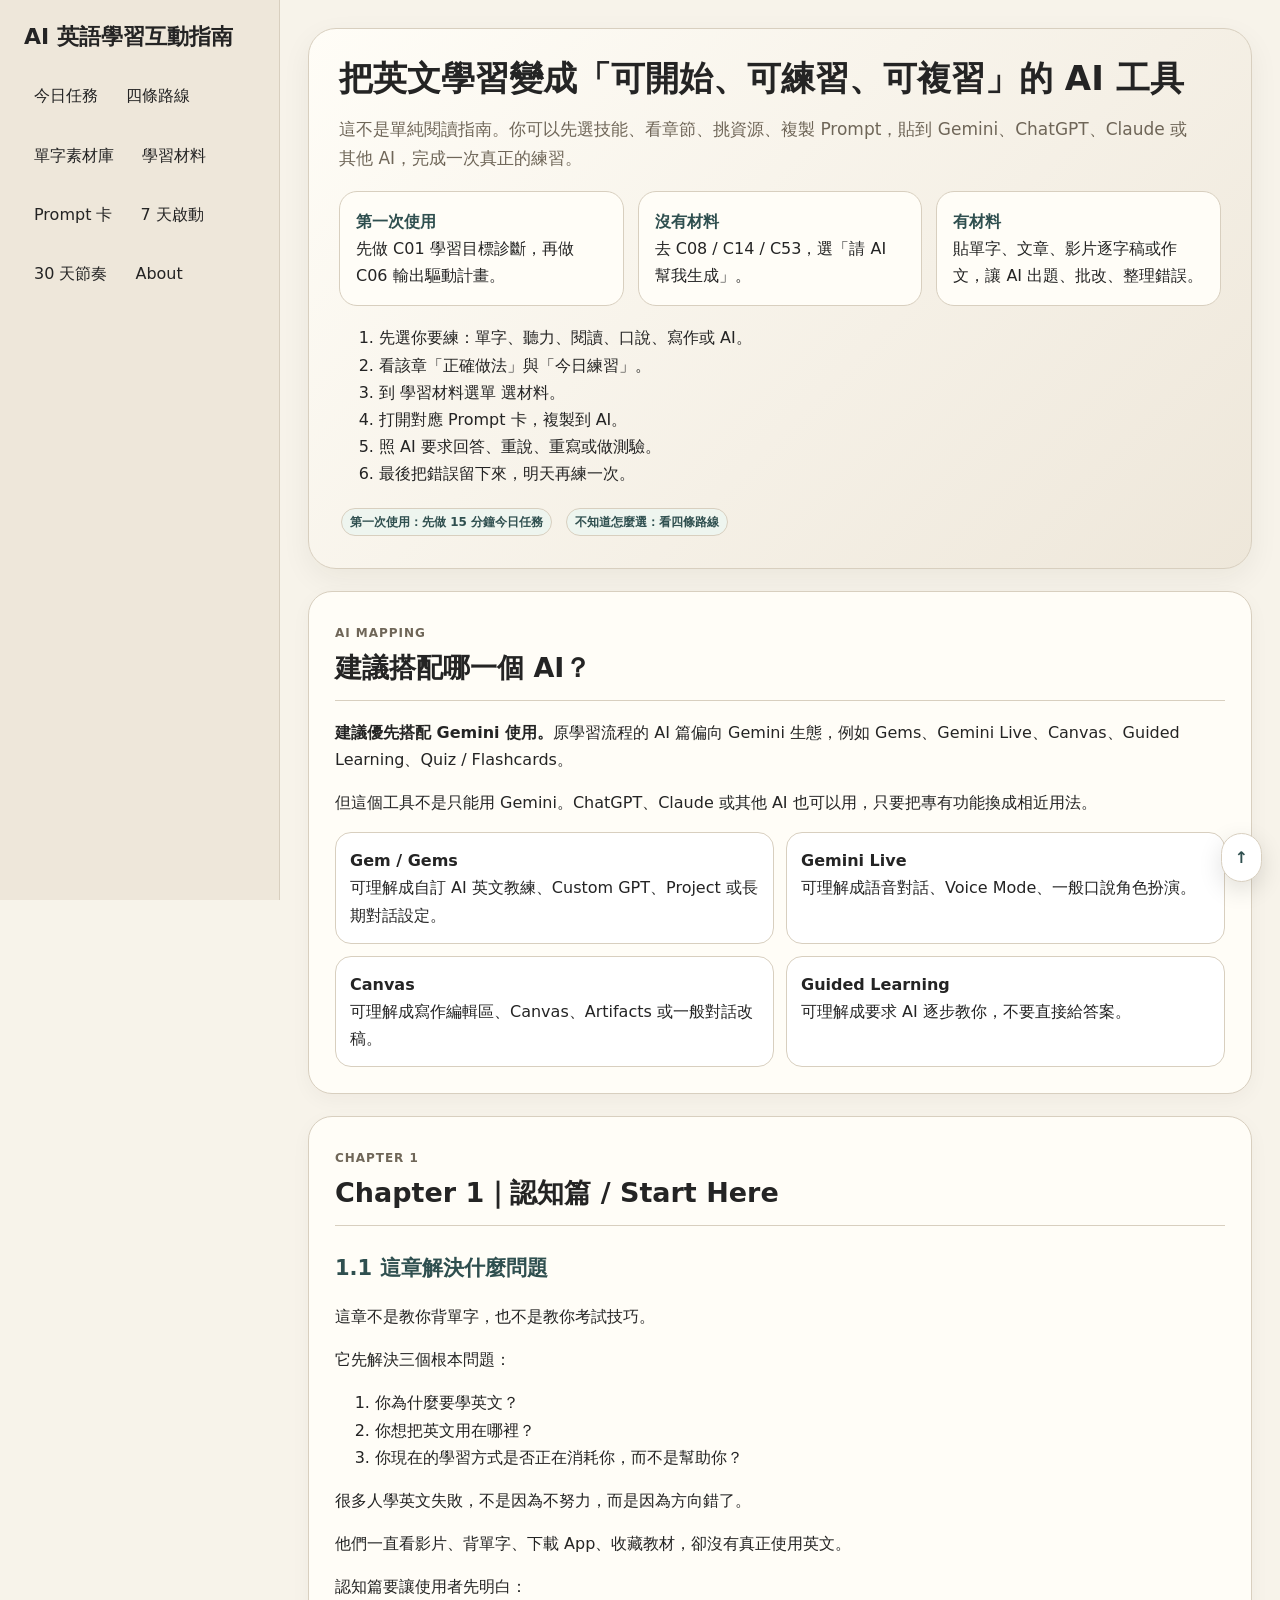
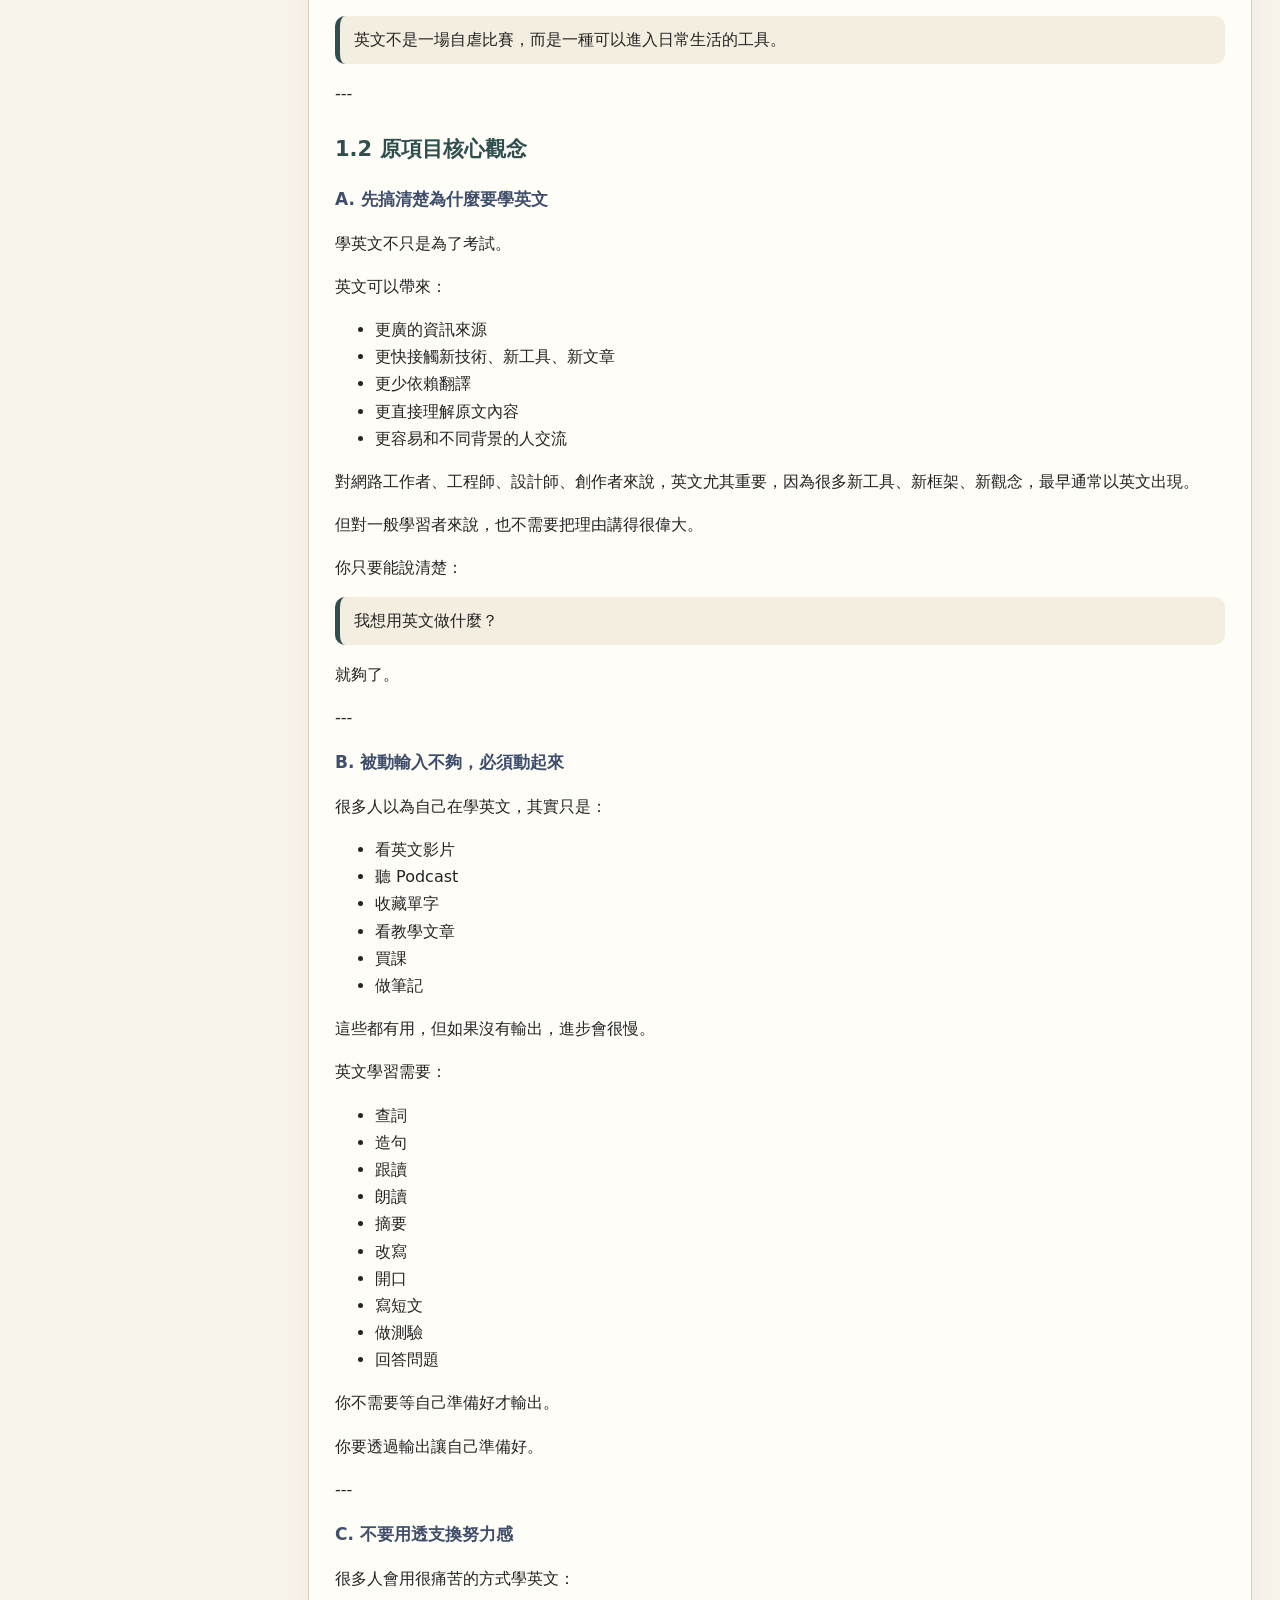
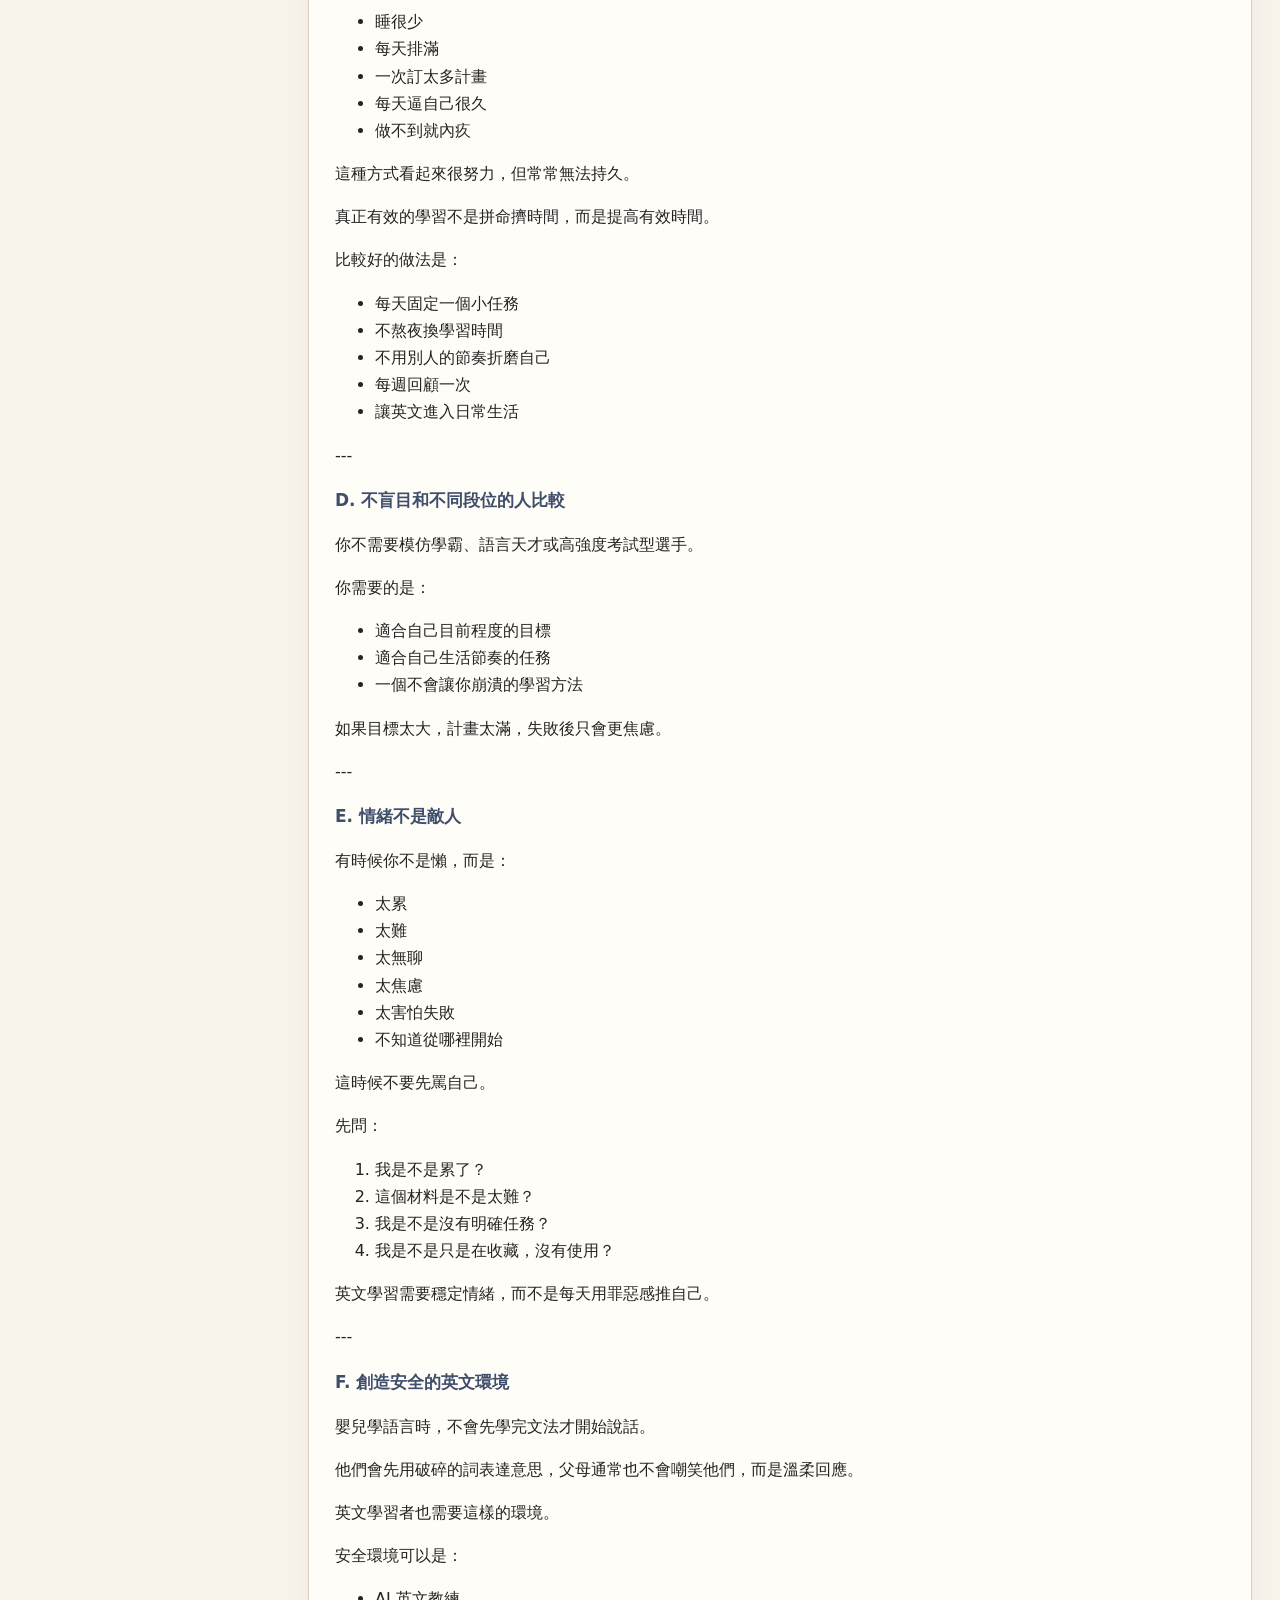
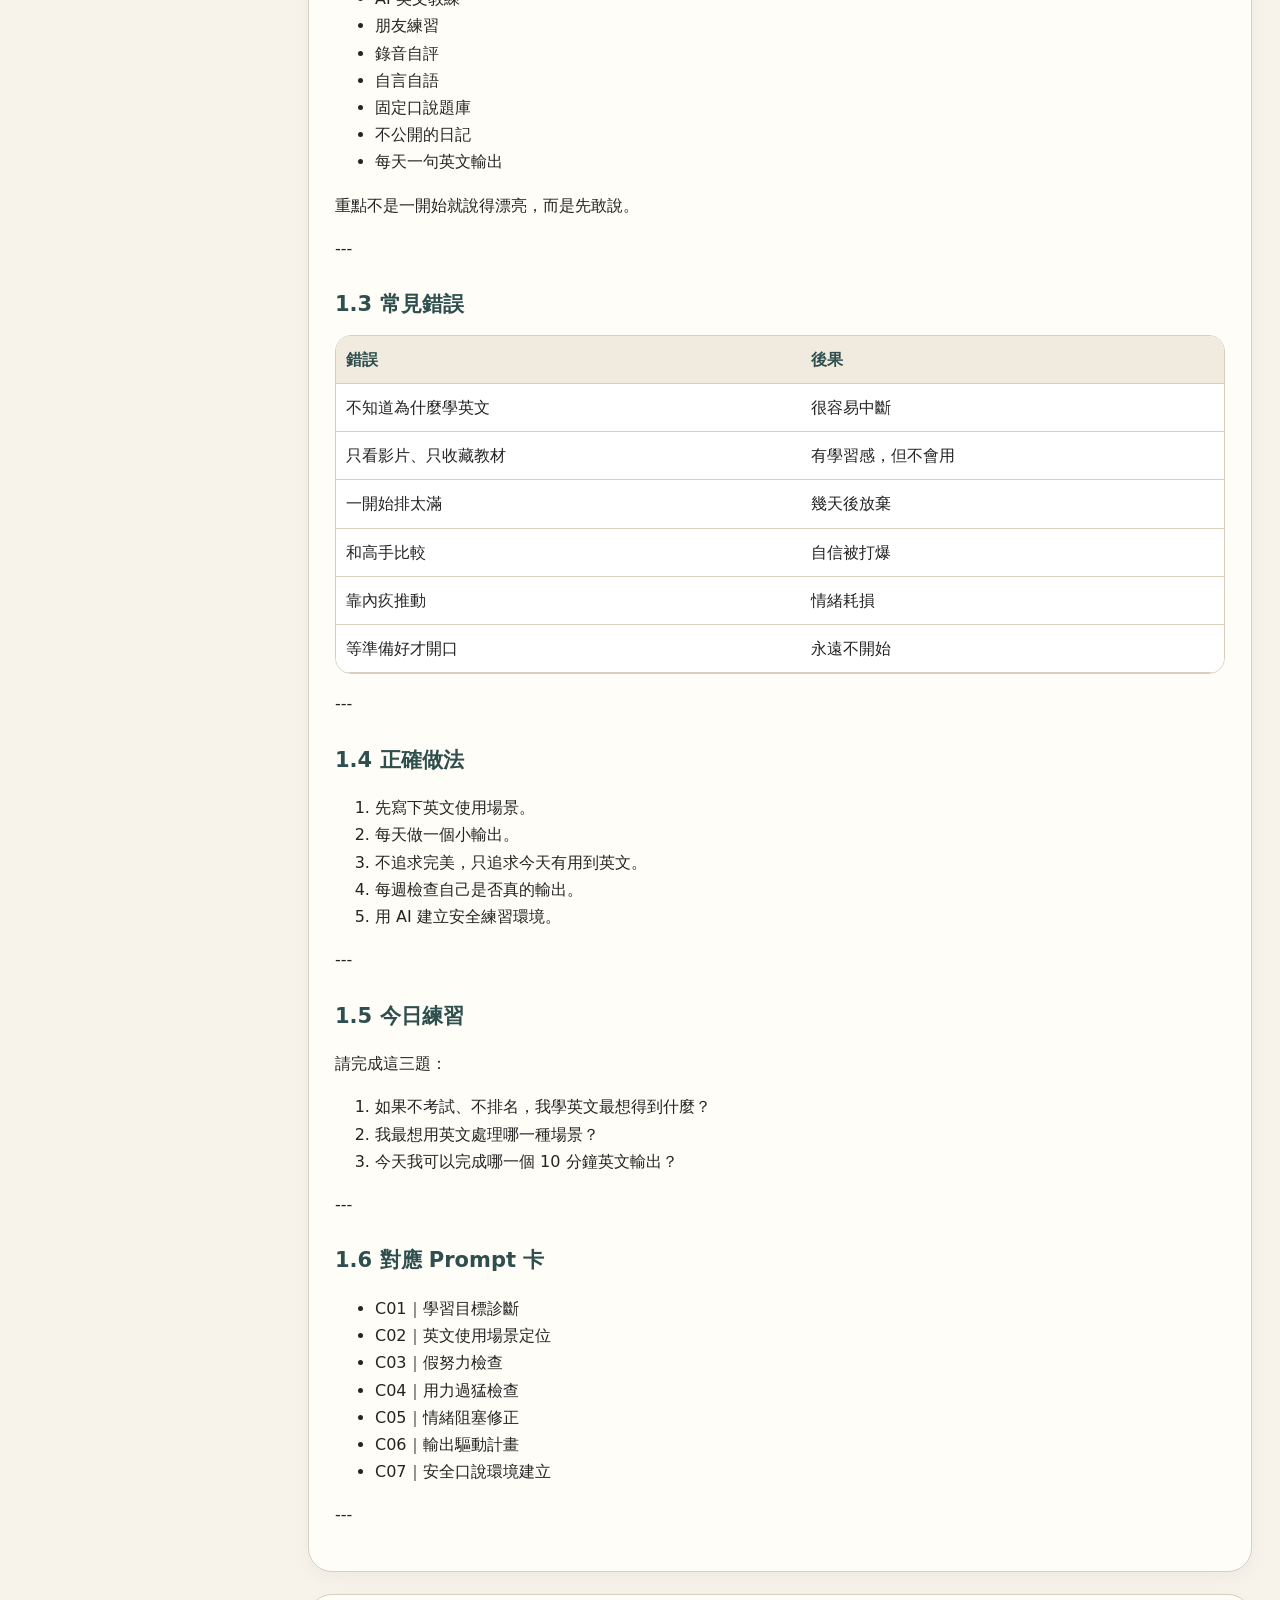
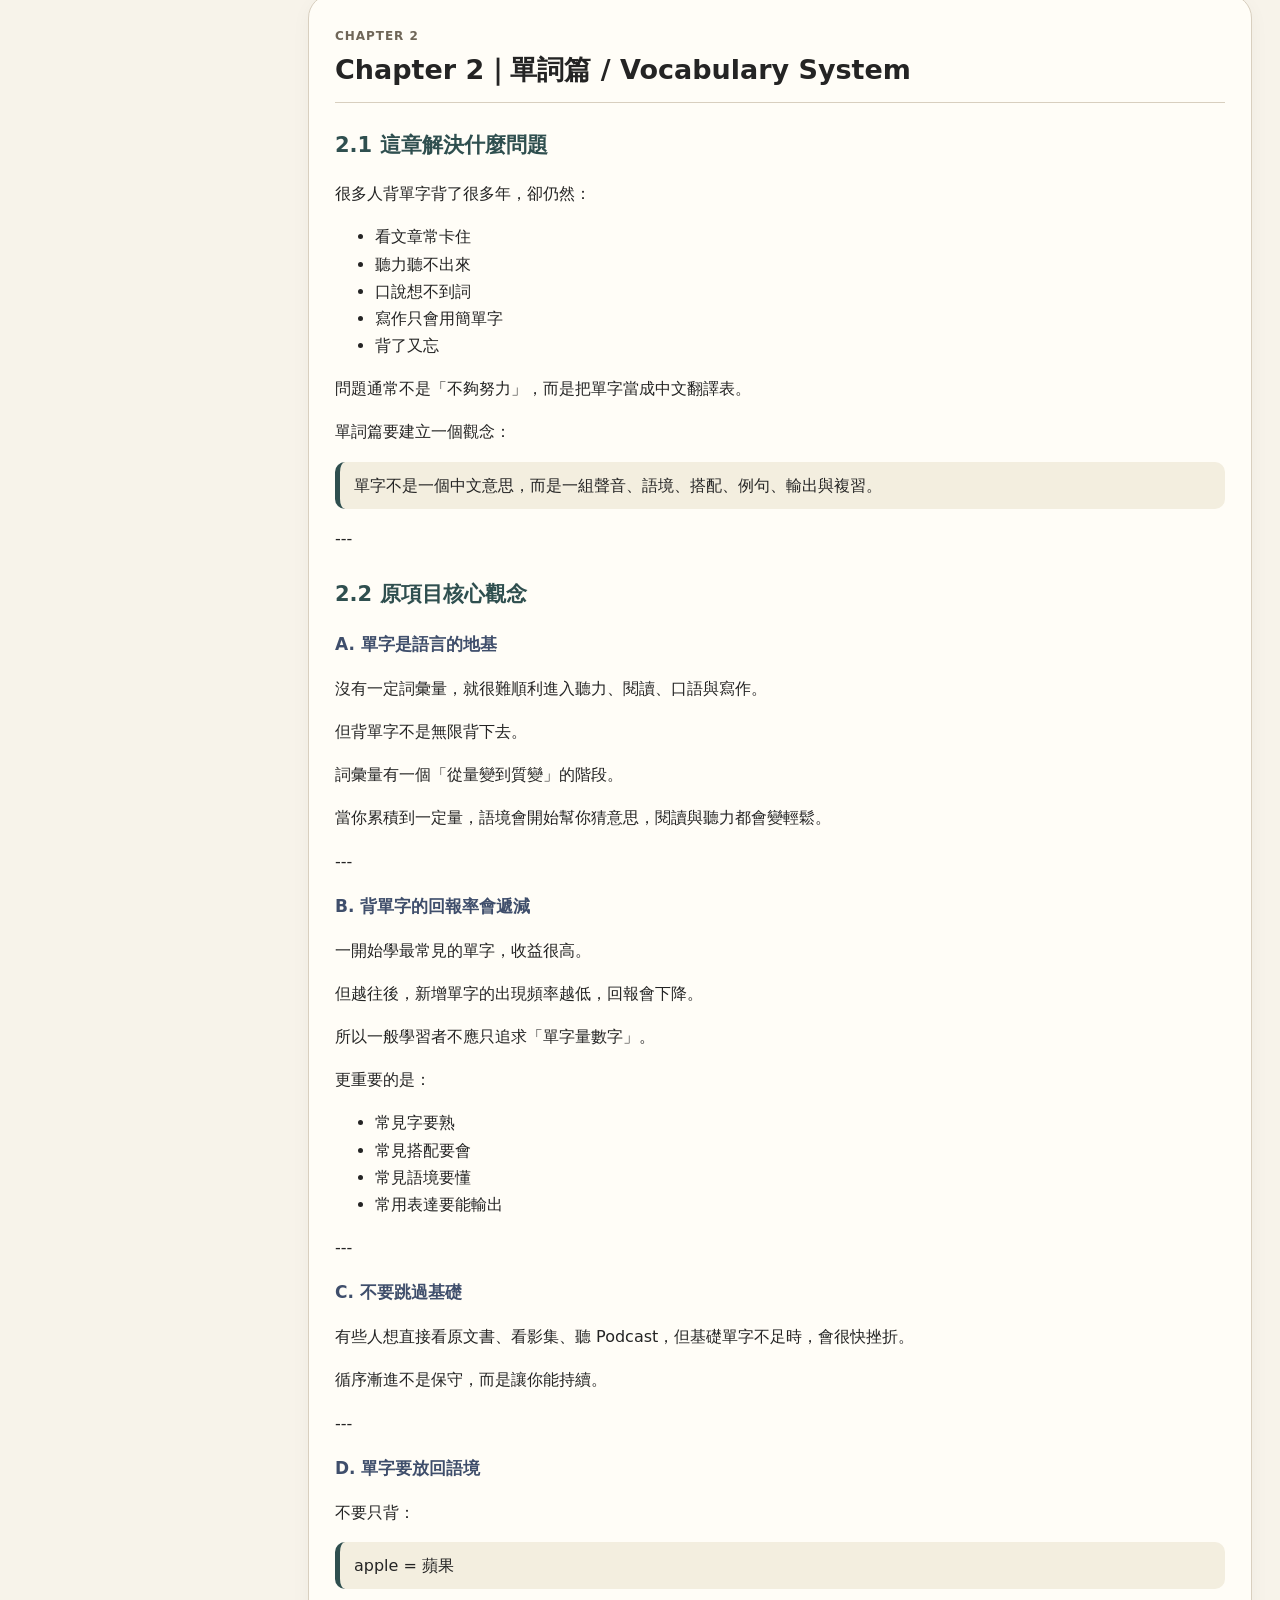
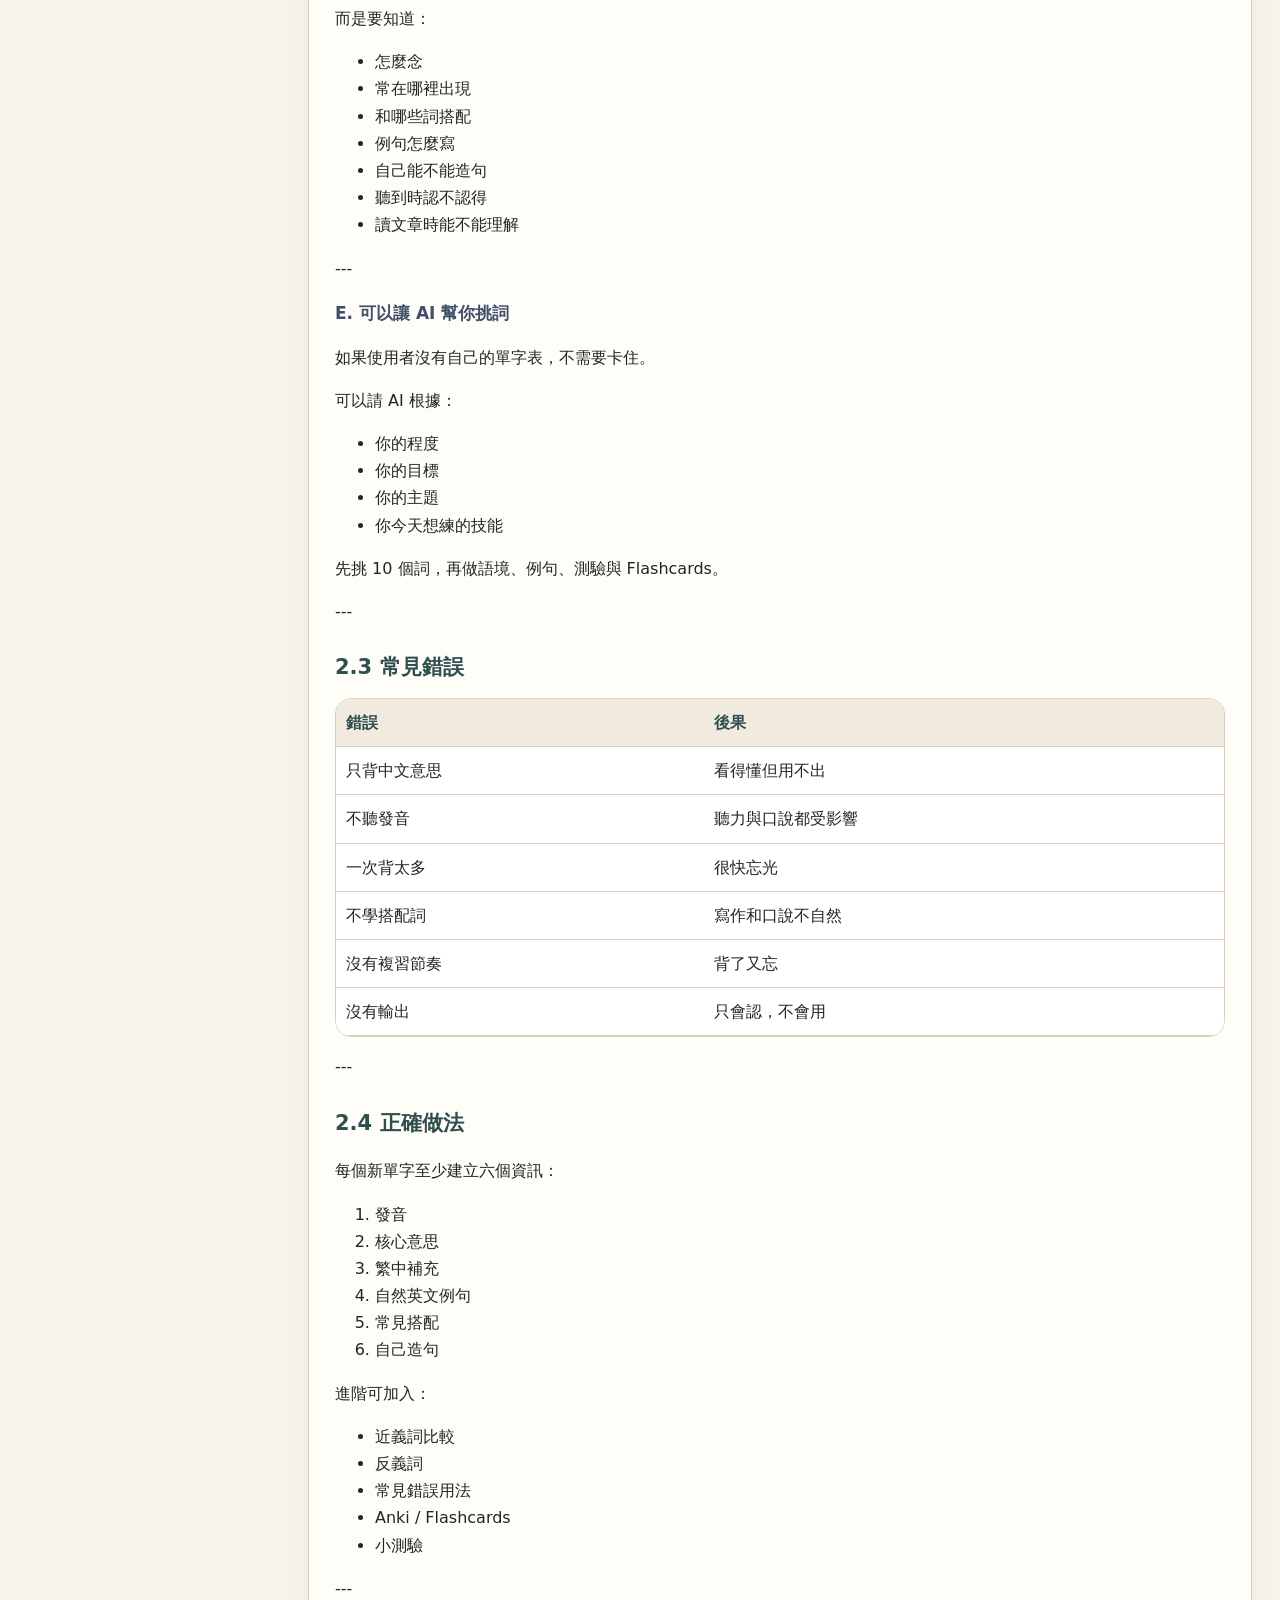
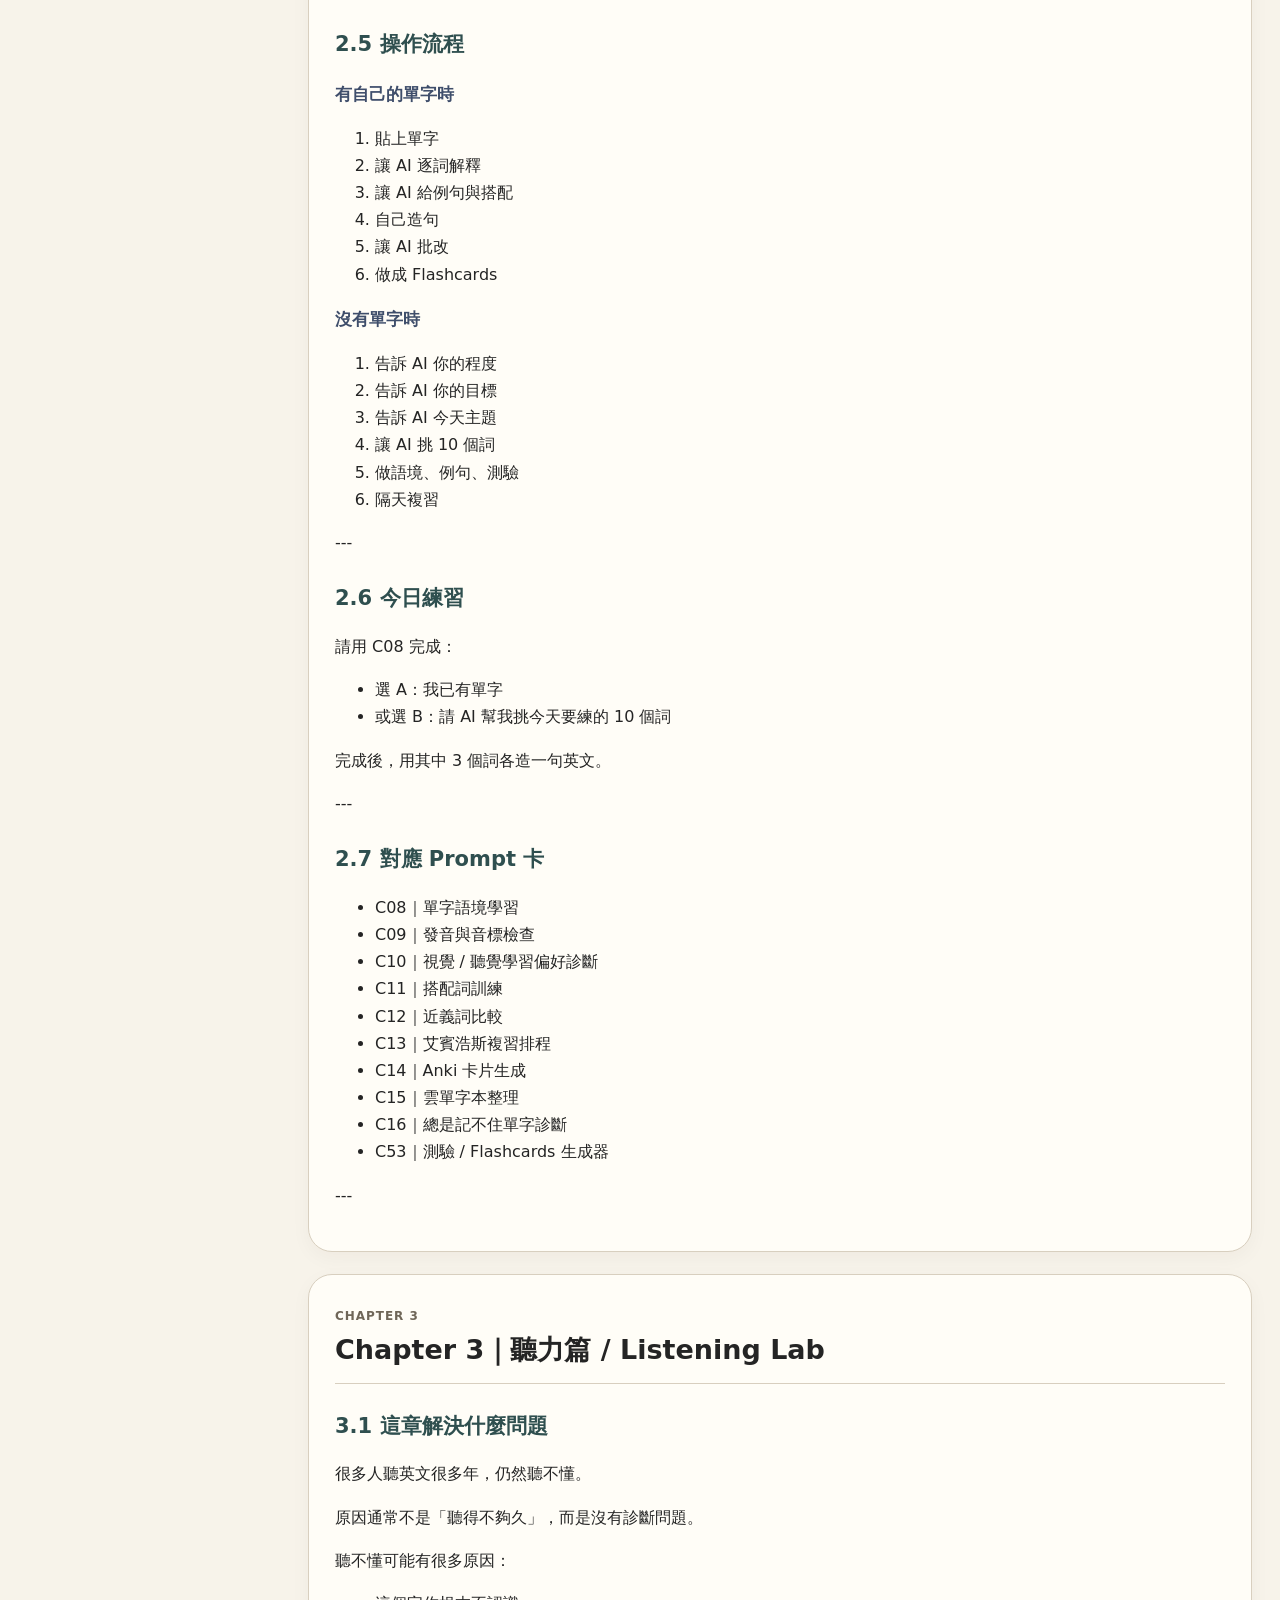
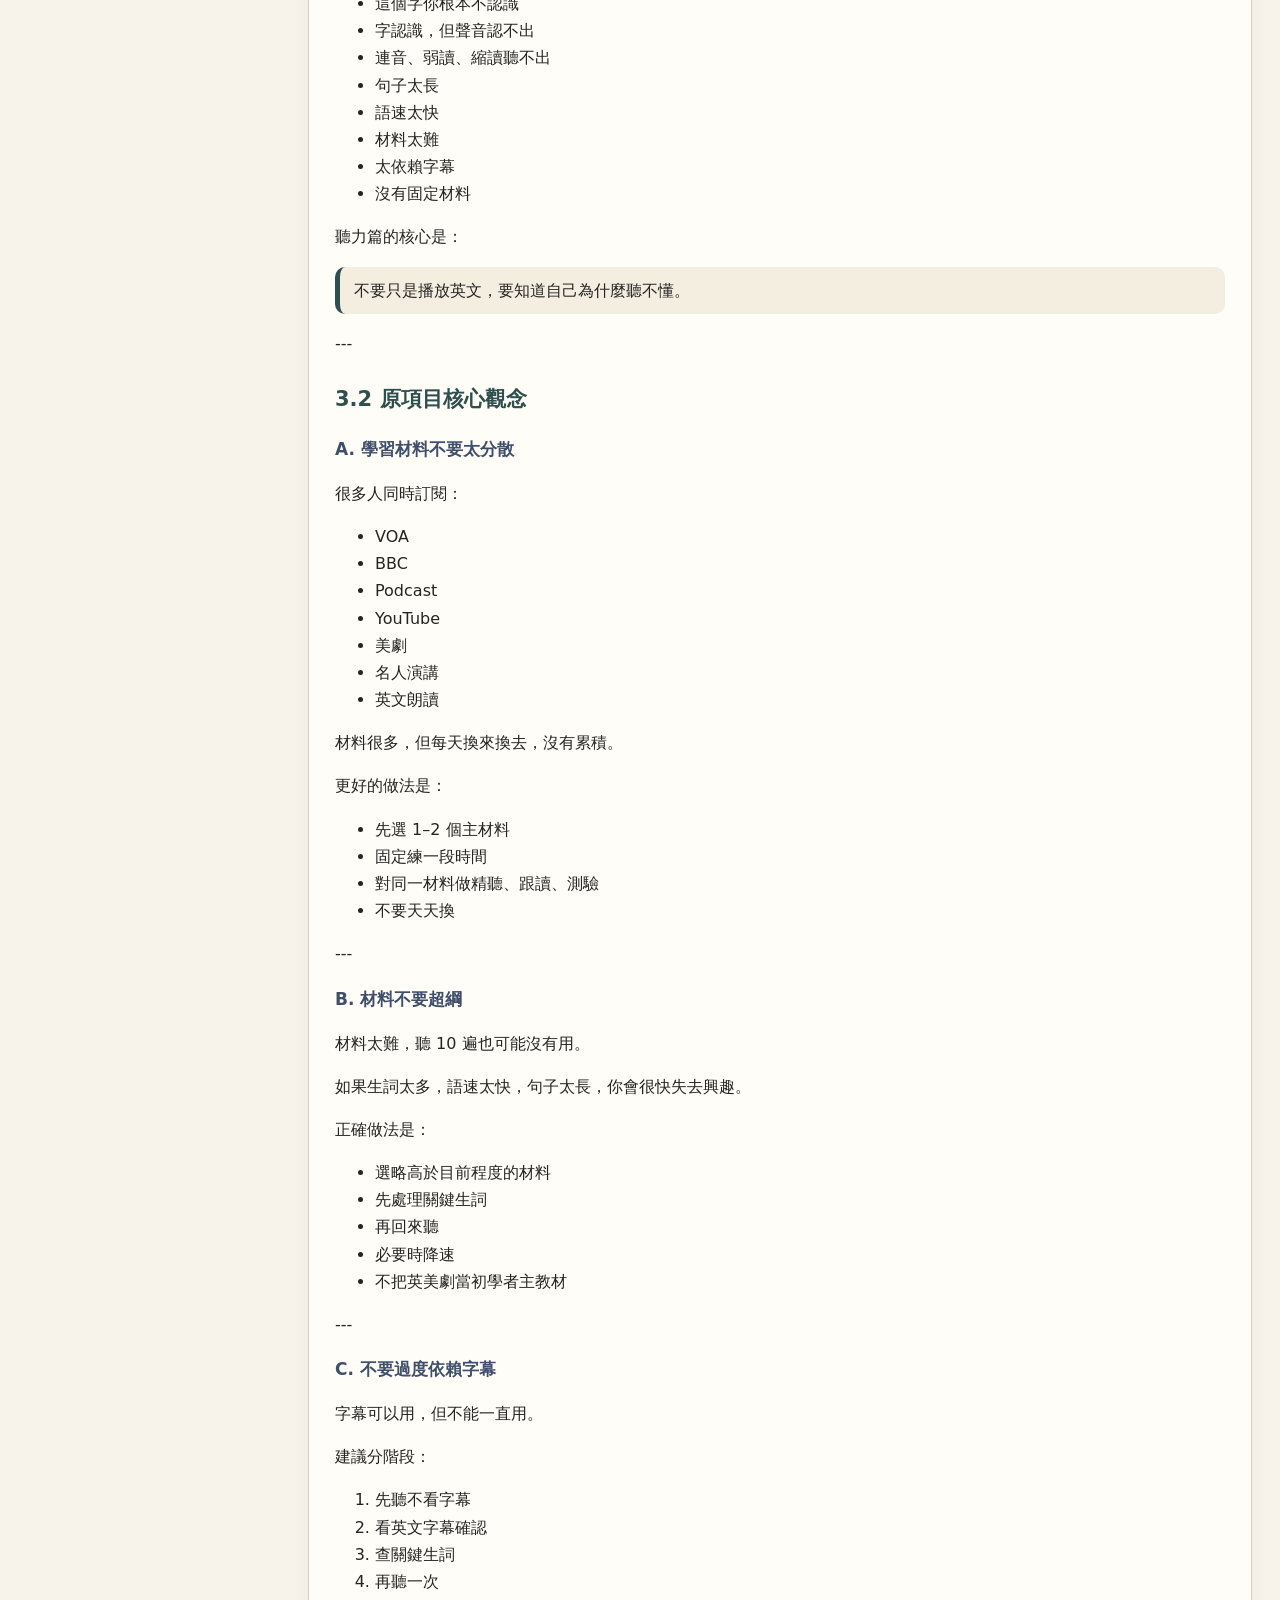
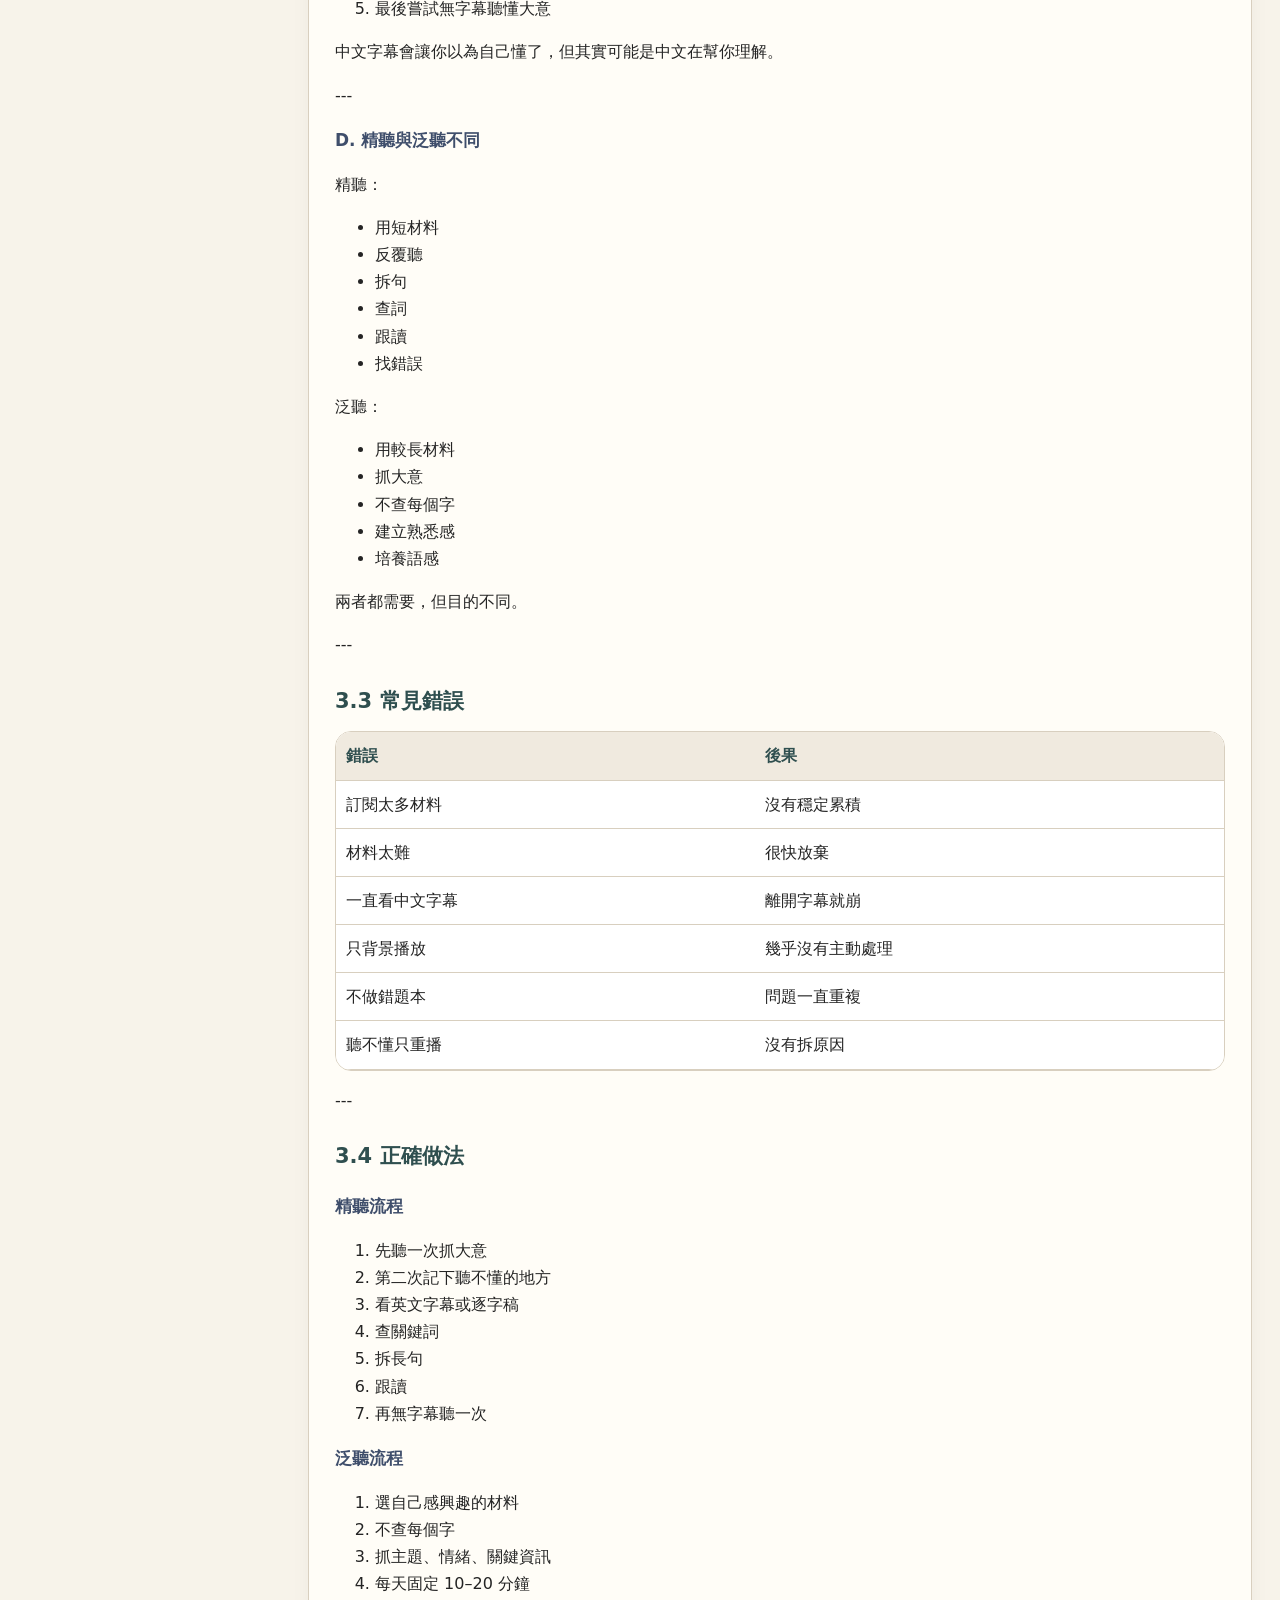
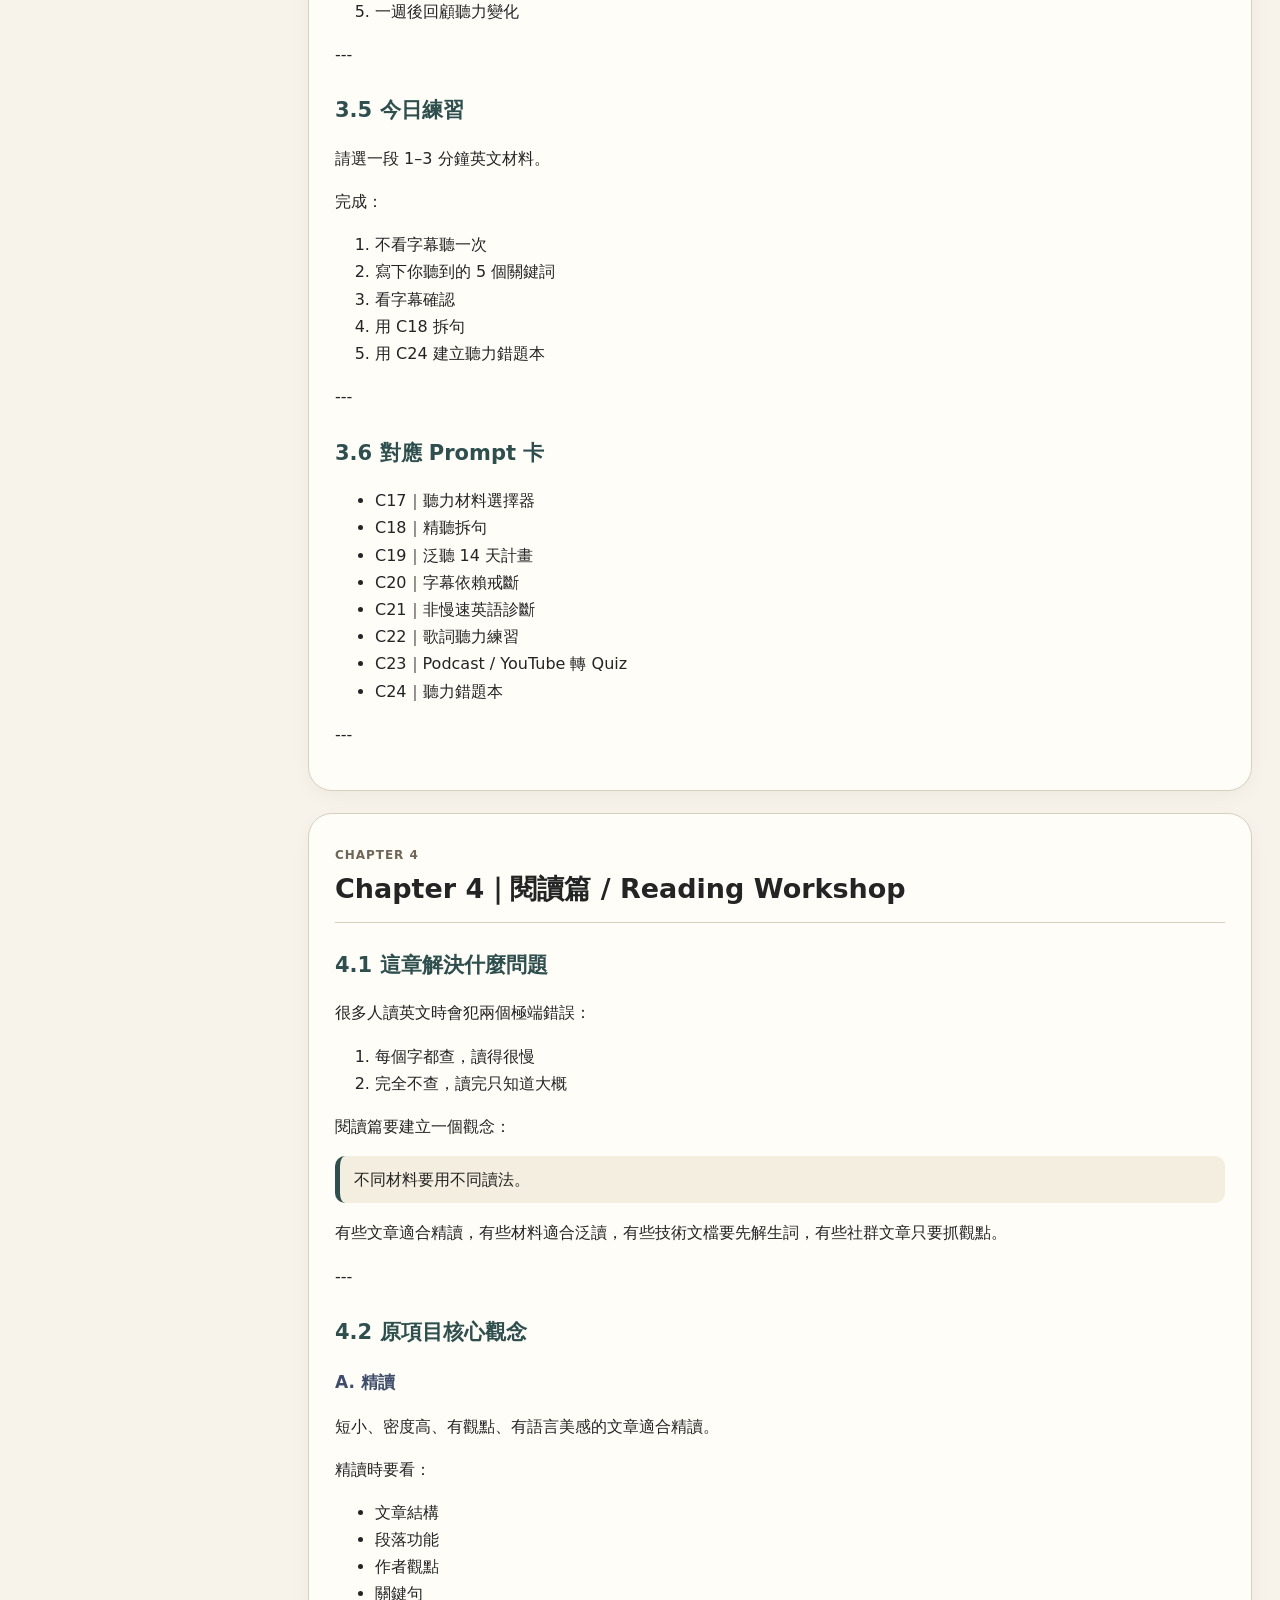
==== commit 40d71b6d: "Add files via upload" ====
--- a/index.html
+++ b/index.html
@@ -3,7 +3,7 @@
 <head>
 <meta charset="utf-8">
 <meta name="viewport" content="width=device-width, initial-scale=1">
-<title>AI 英語學習互動指南 v2.8</title>
+<title>AI 英語學習互動指南</title>
 <style>
 :root {
   --bg:#F7F3EA; --panel:#FFFDF7; --side:#EEE7DA; --ink:#242424; --muted:#6f6658;
@@ -108,30 +108,36 @@
 @media(max-width:1100px){.resource-grid{grid-template-columns:repeat(2,minmax(0,1fr))}.day-grid{grid-template-columns:repeat(2,minmax(0,1fr))}}
 @media(max-width:760px){.completion-grid,.resource-grid,.day-grid{grid-template-columns:1fr}.resource-card,.day-card,.optional-card,.coverage-card{padding:14px}textarea{font-size:14px}}
 
+
+/* Claude  Patch: public-clean navigation and readable chips */
+nav{display:flex;flex-wrap:wrap;gap:8px;align-items:center}
+nav a{white-space:nowrap}
+.word-list{display:flex!important;flex-wrap:wrap!important;gap:8px!important;align-items:flex-start;margin:12px 0!important}
+.word-chip{display:inline-flex!important;align-items:center;border:1px solid var(--line);background:#fff;border-radius:999px;padding:5px 9px!important;margin:0!important;font-size:12px;line-height:1.25;white-space:nowrap;max-width:100%;overflow-wrap:normal}
+.back-top{position:fixed;right:18px;bottom:18px;z-index:999;border:1px solid var(--line);background:#fff;border-radius:999px;padding:10px 13px;text-decoration:none;box-shadow:0 8px 24px rgba(0,0,0,.12);font-weight:800}
+@media(max-width:760px){
+  nav{gap:6px;overflow-x:auto;flex-wrap:nowrap;padding-bottom:4px}
+  nav a{font-size:13px;padding:7px 9px}
+  .hero h1{font-size:32px;line-height:1.1}
+  .word-chip{font-size:12px;white-space:normal}
+  textarea{min-height:180px}
+}
+
 </style>
 </head>
-<body>
+<body id="top">
 <div class="layout">
 <aside>
   <div class="brand">AI 英語學習互動指南</div>
-  <div class="version">v2.8 Content Completion Candidate</div>
+  <div class="version"></div>
   <nav>
-    <a href="#start">開始使用</a>
-<a href="#ai-tools">AI 對應</a>
-    <a href="#chapter-1">認知篇</a>
-    <a href="#chapter-2">單詞篇</a>
-    <a href="#chapter-3">聽力篇</a>
-    <a href="#chapter-4">閱讀篇</a>
-    <a href="#chapter-5">口語篇</a>
-    <a href="#chapter-6">寫作篇</a>
-    <a href="#chapter-7">AI 篇</a>
-    <a href="#today">今日最小任務</a>
+    <a href="#today">今日任務</a>
     <a href="#learning-routes">四條路線</a>
     <a href="#word-materials">單字素材庫</a>
-    <a href="#resources">資源導航</a>
-    <a href="#toolbox">Prompt Toolbox</a>
-    <a href="#plan">30 天計畫</a>
-    <a href="#optional-reading">選修閱讀</a>
+    <a href="#resources">學習材料</a>
+    <a href="#prompts">Prompt 卡</a>
+    <a href="#week1">7 天啟動</a>
+    <a href="#plan">30 天節奏</a>
     <a href="#about">About</a>
   </nav>
 </aside>
@@ -147,11 +153,16 @@
   <ol>
     <li>先選你要練：單字、聽力、閱讀、口說、寫作或 AI。</li>
     <li>看該章「正確做法」與「今日練習」。</li>
-    <li>到 Resource Navigator 選材料。</li>
+    <li>到 學習材料選單 選材料。</li>
     <li>打開對應 Prompt 卡，複製到 AI。</li>
     <li>照 AI 要求回答、重說、重寫或做測驗。</li>
     <li>最後把錯誤留下來，明天再練一次。</li>
   </ol>
+
+<div class="hero-cta" style="display:flex;flex-wrap:wrap;gap:10px;margin-top:18px">
+  <a class="pill" href="#today">第一次使用：先做 15 分鐘今日任務</a>
+  <a class="pill" href="#learning-routes">不知道怎麼選：看四條路線</a>
+</div>
 </section>
 
 
@@ -1131,10 +1142,10 @@
   <div class="section-head"><span class="kicker">Word Materials</span><h2>單字素材庫：沒有材料時，從這裡選一組</h2></div>
   <p>這裡把原項目的 Word Lists 轉成可操作的單字素材庫。你不需要一次背完；選一組詞，貼到 AI，做語境學習、Flashcards 或 Quiz。</p>
   <div class="word-grid">
-    
+
 <details class="word-card">
-  <summary><b>Common｜技術與學習常用英文</b><span>62 words</span></summary>
-  <div class="word-list"><span class="word-chip">abstraction</span><span class="word-chip">algorithm</span><span class="word-chip">architecture</span><span class="word-chip">asynchronous</span><span class="word-chip">atomic</span><span class="word-chip">benchmark</span><span class="word-chip">binary</span><span class="word-chip">bug</span><span class="word-chip">cache</span><span class="word-chip">callback</span><span class="word-chip">coercion</span><span class="word-chip">compile</span><span class="word-chip">concurrency</span><span class="word-chip">constraint</span><span class="word-chip">context</span><span class="word-chip">debug</span><span class="word-chip">dependency</span><span class="word-chip">deploy</span><span class="word-chip">deterministic</span><span class="word-chip">dispatch</span><span class="word-chip">encapsulation</span><span class="word-chip">endpoint</span><span class="word-chip">event</span><span class="word-chip">loop</span><span class="word-chip">framework</span><span class="word-chip">garbage</span><span class="word-chip">collection</span><span class="word-chip">generic</span><span class="word-chip">granularity</span><span class="word-chip">immutable</span><span class="word-chip">immediate</span><span class="word-chip">implement</span><span class="word-chip">inheritance</span><span class="word-chip">interface</span><span class="word-chip">latency</span><span class="word-chip">library</span><span class="word-chip">lifecycle</span><span class="word-chip">memory</span><span class="word-chip">microservice</span><span class="word-chip">middleware</span><span class="word-chip">mutation</span><span class="word-chip">optimization</span><span class="word-chip">overhead</span><span class="word-chip">performance</span><span class="word-chip">polymorphism</span><span class="word-chip">pragmatic</span><span class="word-chip">precedence</span><span class="word-chip">protocol</span><span class="word-chip">refactor</span><span class="word-chip">reliability</span><span class="word-chip">resource</span><span class="word-chip">robust</span><span class="word-chip">schema</span><span class="word-chip">serialize</span><span class="word-chip">syntax</span><span class="word-chip">throughput</span><span class="word-chip">thread</span><span class="word-chip">timeout</span><span class="word-chip">trace</span><span class="word-chip">undefined</span><span class="word-chip">behavior</span><span class="word-chip">versioning</span></div>
+  <summary><b>Daily Life｜日常生活英文</b><span>28 words</span></summary>
+  <div class="word-list"><span class="word-chip">appointment</span> <span class="word-chip">breakfast</span> <span class="word-chip">commute</span> <span class="word-chip">convenience</span> <span class="word-chip">store</span> <span class="word-chip">laundry</span> <span class="word-chip">groceries</span> <span class="word-chip">weather</span> <span class="word-chip">umbrella</span> <span class="word-chip">reservation</span> <span class="word-chip">restaurant</span> <span class="word-chip">menu</span> <span class="word-chip">receipt</span> <span class="word-chip">refund</span> <span class="word-chip">delivery</span> <span class="word-chip">neighbor</span> <span class="word-chip">weekend</span> <span class="word-chip">exercise</span> <span class="word-chip">habit</span> <span class="word-chip">sleep</span> <span class="word-chip">schedule</span> <span class="word-chip">family</span> <span class="word-chip">friend</span> <span class="word-chip">apartment</span> <span class="word-chip">rent</span> <span class="word-chip">repair</span> <span class="word-chip">pharmacy</span> <span class="word-chip">clinic</span></div>
   <div class="use-grid">
     <div class="use-box"><b>語境學習</b><br>搭配 <a href="#card-C08" class="pill">C08</a>，先理解用法再造句。</div>
     <div class="use-box"><b>Flashcards</b><br>搭配 <a href="#card-C14" class="pill">C14</a>，整理成可複習卡片。</div>
@@ -1143,20 +1154,20 @@
   <label class="small-label">用這組詞開始練習</label>
   <textarea readonly>請你擔任我的英文單字教練。我想用這組單字做語境學習：
 
-abstraction, algorithm, architecture, asynchronous, atomic, benchmark, binary, bug, cache, callback, coercion, compile, concurrency, constraint, context, debug, dependency, deploy, deterministic, dispatch, encapsulation, endpoint, event, loop, framework, garbage, collection, generic, granularity, immutable, immediate, implement, inheritance, interface, latency, library, lifecycle, memory, microservice, middleware, mutation, optimization, overhead, performance, polymorphism, pragmatic, precedence, protocol, refactor, reliability, resource, robust, schema, serialize, syntax, throughput, thread, timeout, trace, undefined, behavior, versioning
+appointment, breakfast, commute, convenience, store, laundry, groceries, weather, umbrella, reservation, restaurant, menu, receipt, refund, delivery, neighbor, weekend, exercise, habit, sleep, schedule, family, friend, apartment, rent, repair, pharmacy, clinic
 
 請先不要一次講完。請分三步進行：
 1. 先挑 10 個最適合我今天程度的詞，給繁中簡短解釋與自然英文例句。
 2. 接著出 5 題填空題與 3 題造句題，不要先給答案。
 3. 等我回答後，請批改並整理成 Flashcards 表格。
 
-請避免只翻譯單字，要讓我知道它在英文文件、AI 工具或技術情境中怎麼用。</textarea>
+請避免只翻譯單字，要讓我知道它在生活、旅遊、學習或工作情境中怎麼自然使用。</textarea>
   <button onclick="copyFrom(this)">複製這組詞練習 Prompt</button>
 </details>
 
 <details class="word-card">
-  <summary><b>Prompt / AI｜AI 工具與提示詞英文</b><span>46 words</span></summary>
-  <div class="word-list"><span class="word-chip">acceptance</span><span class="word-chip">criteria</span><span class="word-chip">constraints</span><span class="word-chip">context</span><span class="word-chip">context</span><span class="word-chip">window</span><span class="word-chip">delimiter</span><span class="word-chip">developer</span><span class="word-chip">message</span><span class="word-chip">evaluation</span><span class="word-chip">few-shot</span><span class="word-chip">format</span><span class="word-chip">spec</span><span class="word-chip">function</span><span class="word-chip">calling</span><span class="word-chip">guardrails</span><span class="word-chip">instruction</span><span class="word-chip">hierarchy</span><span class="word-chip">JSON</span><span class="word-chip">schema</span><span class="word-chip">negative</span><span class="word-chip">prompt</span><span class="word-chip">output</span><span class="word-chip">format</span><span class="word-chip">persona</span><span class="word-chip">prompt</span><span class="word-chip">template</span><span class="word-chip">prompt</span><span class="word-chip">injection</span><span class="word-chip">RAG</span><span class="word-chip">retrieval</span><span class="word-chip">role</span><span class="word-chip">rubric</span><span class="word-chip">stop</span><span class="word-chip">sequence</span><span class="word-chip">system</span><span class="word-chip">prompt</span><span class="word-chip">temperature</span><span class="word-chip">token</span><span class="word-chip">token</span><span class="word-chip">budget</span><span class="word-chip">tool</span><span class="word-chip">use</span><span class="word-chip">user</span><span class="word-chip">prompt</span><span class="word-chip">zero-shot</span></div>
+  <summary><b>Travel｜旅遊與出入境英文</b><span>25 words</span></summary>
+  <div class="word-list"><span class="word-chip">airport</span> <span class="word-chip">boarding</span> <span class="word-chip">pass</span> <span class="word-chip">passport</span> <span class="word-chip">luggage</span> <span class="word-chip">suitcase</span> <span class="word-chip">carry-on</span> <span class="word-chip">customs</span> <span class="word-chip">immigration</span> <span class="word-chip">reservation</span> <span class="word-chip">itinerary</span> <span class="word-chip">delay</span> <span class="word-chip">gate</span> <span class="word-chip">platform</span> <span class="word-chip">hotel</span> <span class="word-chip">check-in</span> <span class="word-chip">check-out</span> <span class="word-chip">directions</span> <span class="word-chip">ticket</span> <span class="word-chip">transfer</span> <span class="word-chip">taxi</span> <span class="word-chip">subway</span> <span class="word-chip">landmark</span> <span class="word-chip">emergency</span> <span class="word-chip">insurance</span></div>
   <div class="use-grid">
     <div class="use-box"><b>語境學習</b><br>搭配 <a href="#card-C08" class="pill">C08</a>，先理解用法再造句。</div>
     <div class="use-box"><b>Flashcards</b><br>搭配 <a href="#card-C14" class="pill">C14</a>，整理成可複習卡片。</div>
@@ -1165,20 +1176,20 @@
   <label class="small-label">用這組詞開始練習</label>
   <textarea readonly>請你擔任我的英文單字教練。我想用這組單字做語境學習：
 
-acceptance, criteria, constraints, context, context, window, delimiter, developer, message, evaluation, few-shot, format, spec, function, calling, guardrails, instruction, hierarchy, JSON, schema, negative, prompt, output, format, persona, prompt, template, prompt, injection, RAG, retrieval, role, rubric, stop, sequence, system, prompt, temperature, token, token, budget, tool, use, user, prompt, zero-shot
+airport, boarding, pass, passport, luggage, suitcase, carry-on, customs, immigration, reservation, itinerary, delay, gate, platform, hotel, check-in, check-out, directions, ticket, transfer, taxi, subway, landmark, emergency, insurance
 
 請先不要一次講完。請分三步進行：
 1. 先挑 10 個最適合我今天程度的詞，給繁中簡短解釋與自然英文例句。
 2. 接著出 5 題填空題與 3 題造句題，不要先給答案。
 3. 等我回答後，請批改並整理成 Flashcards 表格。
 
-請避免只翻譯單字，要讓我知道它在英文文件、AI 工具或技術情境中怎麼用。</textarea>
+請避免只翻譯單字，要讓我知道它在生活、旅遊、學習或工作情境中怎麼自然使用。</textarea>
   <button onclick="copyFrom(this)">複製這組詞練習 Prompt</button>
 </details>
 
 <details class="word-card">
-  <summary><b>Vibe Coding / Agent｜AI Agent 與開發流程英文</b><span>51 words</span></summary>
-  <div class="word-list"><span class="word-chip">agent</span><span class="word-chip">agentic</span><span class="word-chip">autopilot</span><span class="word-chip">boilerplate</span><span class="word-chip">brain</span><span class="word-chip">dump</span><span class="word-chip">codegen</span><span class="word-chip">context</span><span class="word-chip">window</span><span class="word-chip">copy-paste</span><span class="word-chip">programming</span><span class="word-chip">diff</span><span class="word-chip">edit</span><span class="word-chip">loop</span><span class="word-chip">fast</span><span class="word-chip">feedback</span><span class="word-chip">flow</span><span class="word-chip">guardrails</span><span class="word-chip">hallucination</span><span class="word-chip">human-in-the-loop</span><span class="word-chip">incremental</span><span class="word-chip">changes</span><span class="word-chip">iteration</span><span class="word-chip">lint</span><span class="word-chip">minimal</span><span class="word-chip">repro</span><span class="word-chip">pair</span><span class="word-chip">programming</span><span class="word-chip">patch</span><span class="word-chip">prompt-driven</span><span class="word-chip">prototype</span><span class="word-chip">quickstart</span><span class="word-chip">refactor</span><span class="word-chip">regression</span><span class="word-chip">review</span><span class="word-chip">rubber</span><span class="word-chip">ducking</span><span class="word-chip">sandbox</span><span class="word-chip">scaffolding</span><span class="word-chip">scope</span><span class="word-chip">creep</span><span class="word-chip">smoke</span><span class="word-chip">test</span><span class="word-chip">spike</span><span class="word-chip">telemetry</span><span class="word-chip">test</span><span class="word-chip">harness</span><span class="word-chip">timebox</span><span class="word-chip">tooling</span><span class="word-chip">trace</span><span class="word-chip">triage</span></div>
+  <summary><b>Business Communication｜商務溝通常用英文</b><span>25 words</span></summary>
+  <div class="word-list"><span class="word-chip">agenda</span> <span class="word-chip">attachment</span> <span class="word-chip">deadline</span> <span class="word-chip">follow-up</span> <span class="word-chip">update</span> <span class="word-chip">clarify</span> <span class="word-chip">confirm</span> <span class="word-chip">postpone</span> <span class="word-chip">reschedule</span> <span class="word-chip">approve</span> <span class="word-chip">review</span> <span class="word-chip">feedback</span> <span class="word-chip">align</span> <span class="word-chip">priority</span> <span class="word-chip">issue</span> <span class="word-chip">risk</span> <span class="word-chip">timeline</span> <span class="word-chip">scope</span> <span class="word-chip">decision</span> <span class="word-chip">meeting</span> <span class="word-chip">minutes</span> <span class="word-chip">request</span> <span class="word-chip">proposal</span> <span class="word-chip">invoice</span> <span class="word-chip">budget</span></div>
   <div class="use-grid">
     <div class="use-box"><b>語境學習</b><br>搭配 <a href="#card-C08" class="pill">C08</a>，先理解用法再造句。</div>
     <div class="use-box"><b>Flashcards</b><br>搭配 <a href="#card-C14" class="pill">C14</a>，整理成可複習卡片。</div>
@@ -1187,20 +1198,20 @@
   <label class="small-label">用這組詞開始練習</label>
   <textarea readonly>請你擔任我的英文單字教練。我想用這組單字做語境學習：
 
-agent, agentic, autopilot, boilerplate, brain, dump, codegen, context, window, copy-paste, programming, diff, edit, loop, fast, feedback, flow, guardrails, hallucination, human-in-the-loop, incremental, changes, iteration, lint, minimal, repro, pair, programming, patch, prompt-driven, prototype, quickstart, refactor, regression, review, rubber, ducking, sandbox, scaffolding, scope, creep, smoke, test, spike, telemetry, test, harness, timebox, tooling, trace, triage
+agenda, attachment, deadline, follow-up, update, clarify, confirm, postpone, reschedule, approve, review, feedback, align, priority, issue, risk, timeline, scope, decision, meeting, minutes, request, proposal, invoice, budget
 
 請先不要一次講完。請分三步進行：
 1. 先挑 10 個最適合我今天程度的詞，給繁中簡短解釋與自然英文例句。
 2. 接著出 5 題填空題與 3 題造句題，不要先給答案。
 3. 等我回答後，請批改並整理成 Flashcards 表格。
 
-請避免只翻譯單字，要讓我知道它在英文文件、AI 工具或技術情境中怎麼用。</textarea>
+請避免只翻譯單字，要讓我知道它在生活、旅遊、學習或工作情境中怎麼自然使用。</textarea>
   <button onclick="copyFrom(this)">複製這組詞練習 Prompt</button>
 </details>
 
 <details class="word-card">
-  <summary><b>Python｜Python 文件英文</b><span>46 words</span></summary>
-  <div class="word-list"><span class="word-chip">approximate</span><span class="word-chip">backport</span><span class="word-chip">circumstance</span><span class="word-chip">coercion</span><span class="word-chip">compound</span><span class="word-chip">contiguous</span><span class="word-chip">decoupling</span><span class="word-chip">deliberately</span><span class="word-chip">dispatch</span><span class="word-chip">generic</span><span class="word-chip">function</span><span class="word-chip">granularity</span><span class="word-chip">gratuitously</span><span class="word-chip">heterogeneous</span><span class="word-chip">hierarchies</span><span class="word-chip">homogeneous</span><span class="word-chip">inheritance</span><span class="word-chip">introspection</span><span class="word-chip">provisional</span><span class="word-chip">robust</span><span class="word-chip">short-circuit</span><span class="word-chip">wildcard</span><span class="word-chip">open-circuit</span><span class="word-chip">contingency</span><span class="word-chip">feedback</span><span class="word-chip">sinusoidal</span><span class="word-chip">async</span><span class="word-chip">await</span><span class="word-chip">bytecode</span><span class="word-chip">comprehension</span><span class="word-chip">coroutine</span><span class="word-chip">dataclass</span><span class="word-chip">decorator</span><span class="word-chip">duck</span><span class="word-chip">typing</span><span class="word-chip">generator</span><span class="word-chip">GIL</span><span class="word-chip">import</span><span class="word-chip">iterator</span><span class="word-chip">lambda</span><span class="word-chip">mypy</span><span class="word-chip">pip</span><span class="word-chip">pytest</span><span class="word-chip">type</span><span class="word-chip">hint</span><span class="word-chip">virtualenv</span></div>
+  <summary><b>Exam &amp; Study｜考試與學習常見詞</b><span>24 words</span></summary>
+  <div class="word-list"><span class="word-chip">analyze</span> <span class="word-chip">compare</span> <span class="word-chip">contrast</span> <span class="word-chip">describe</span> <span class="word-chip">explain</span> <span class="word-chip">summarize</span> <span class="word-chip">infer</span> <span class="word-chip">evidence</span> <span class="word-chip">argument</span> <span class="word-chip">thesis</span> <span class="word-chip">paragraph</span> <span class="word-chip">conclusion</span> <span class="word-chip">example</span> <span class="word-chip">definition</span> <span class="word-chip">grammar</span> <span class="word-chip">vocabulary</span> <span class="word-chip">listening</span> <span class="word-chip">reading</span> <span class="word-chip">speaking</span> <span class="word-chip">writing</span> <span class="word-chip">revision</span> <span class="word-chip">mistake</span> <span class="word-chip">strategy</span> <span class="word-chip">progress</span></div>
   <div class="use-grid">
     <div class="use-box"><b>語境學習</b><br>搭配 <a href="#card-C08" class="pill">C08</a>，先理解用法再造句。</div>
     <div class="use-box"><b>Flashcards</b><br>搭配 <a href="#card-C14" class="pill">C14</a>，整理成可複習卡片。</div>
@@ -1209,20 +1220,21 @@
   <label class="small-label">用這組詞開始練習</label>
   <textarea readonly>請你擔任我的英文單字教練。我想用這組單字做語境學習：
 
-approximate, backport, circumstance, coercion, compound, contiguous, decoupling, deliberately, dispatch, generic, function, granularity, gratuitously, heterogeneous, hierarchies, homogeneous, inheritance, introspection, provisional, robust, short-circuit, wildcard, open-circuit, contingency, feedback, sinusoidal, async, await, bytecode, comprehension, coroutine, dataclass, decorator, duck, typing, generator, GIL, import, iterator, lambda, mypy, pip, pytest, type, hint, virtualenv
+analyze, compare, contrast, describe, explain, summarize, infer, evidence, argument, thesis, paragraph, conclusion, example, definition, grammar, vocabulary, listening, reading, speaking, writing, revision, mistake, strategy, progress
 
 請先不要一次講完。請分三步進行：
 1. 先挑 10 個最適合我今天程度的詞，給繁中簡短解釋與自然英文例句。
 2. 接著出 5 題填空題與 3 題造句題，不要先給答案。
 3. 等我回答後，請批改並整理成 Flashcards 表格。
 
-請避免只翻譯單字，要讓我知道它在英文文件、AI 工具或技術情境中怎麼用。</textarea>
+請避免只翻譯單字，要讓我知道它在生活、旅遊、學習或工作情境中怎麼自然使用。</textarea>
   <button onclick="copyFrom(this)">複製這組詞練習 Prompt</button>
 </details>
 
+    
 <details class="word-card">
-  <summary><b>JavaScript｜JavaScript 文件英文</b><span>29 words</span></summary>
-  <div class="word-list"><span class="word-chip">animation</span><span class="word-chip">async</span><span class="word-chip">await</span><span class="word-chip">canvas</span><span class="word-chip">closure</span><span class="word-chip">decode</span><span class="word-chip">document</span><span class="word-chip">element</span><span class="word-chip">event</span><span class="word-chip">loop</span><span class="word-chip">fetch</span><span class="word-chip">frames</span><span class="word-chip">hoisting</span><span class="word-chip">JSON</span><span class="word-chip">localStorage</span><span class="word-chip">Infinity</span><span class="word-chip">navigator</span><span class="word-chip">npm</span><span class="word-chip">performance</span><span class="word-chip">promise</span><span class="word-chip">prompt</span><span class="word-chip">prototype</span><span class="word-chip">runtime</span><span class="word-chip">screen</span><span class="word-chip">scroll</span><span class="word-chip">typeof</span><span class="word-chip">undefined</span><span class="word-chip">yield</span><span class="word-chip">webpack</span></div>
+  <summary><b>Common｜技術與學習常用英文</b><span>62 words</span></summary>
+  <div class="word-list"><span class="word-chip">abstraction</span> <span class="word-chip">algorithm</span> <span class="word-chip">architecture</span> <span class="word-chip">asynchronous</span> <span class="word-chip">atomic</span> <span class="word-chip">benchmark</span> <span class="word-chip">binary</span> <span class="word-chip">bug</span> <span class="word-chip">cache</span> <span class="word-chip">callback</span> <span class="word-chip">coercion</span> <span class="word-chip">compile</span> <span class="word-chip">concurrency</span> <span class="word-chip">constraint</span> <span class="word-chip">context</span> <span class="word-chip">debug</span> <span class="word-chip">dependency</span> <span class="word-chip">deploy</span> <span class="word-chip">deterministic</span> <span class="word-chip">dispatch</span> <span class="word-chip">encapsulation</span> <span class="word-chip">endpoint</span> <span class="word-chip">event</span> <span class="word-chip">loop</span> <span class="word-chip">framework</span> <span class="word-chip">garbage</span> <span class="word-chip">collection</span> <span class="word-chip">generic</span> <span class="word-chip">granularity</span> <span class="word-chip">immutable</span> <span class="word-chip">immediate</span> <span class="word-chip">implement</span> <span class="word-chip">inheritance</span> <span class="word-chip">interface</span> <span class="word-chip">latency</span> <span class="word-chip">library</span> <span class="word-chip">lifecycle</span> <span class="word-chip">memory</span> <span class="word-chip">microservice</span> <span class="word-chip">middleware</span> <span class="word-chip">mutation</span> <span class="word-chip">optimization</span> <span class="word-chip">overhead</span> <span class="word-chip">performance</span> <span class="word-chip">polymorphism</span> <span class="word-chip">pragmatic</span> <span class="word-chip">precedence</span> <span class="word-chip">protocol</span> <span class="word-chip">refactor</span> <span class="word-chip">reliability</span> <span class="word-chip">resource</span> <span class="word-chip">robust</span> <span class="word-chip">schema</span> <span class="word-chip">serialize</span> <span class="word-chip">syntax</span> <span class="word-chip">throughput</span> <span class="word-chip">thread</span> <span class="word-chip">timeout</span> <span class="word-chip">trace</span> <span class="word-chip">undefined</span> <span class="word-chip">behavior</span> <span class="word-chip">versioning</span></div>
   <div class="use-grid">
     <div class="use-box"><b>語境學習</b><br>搭配 <a href="#card-C08" class="pill">C08</a>，先理解用法再造句。</div>
     <div class="use-box"><b>Flashcards</b><br>搭配 <a href="#card-C14" class="pill">C14</a>，整理成可複習卡片。</div>
@@ -1231,7 +1243,7 @@
   <label class="small-label">用這組詞開始練習</label>
   <textarea readonly>請你擔任我的英文單字教練。我想用這組單字做語境學習：
 
-animation, async, await, canvas, closure, decode, document, element, event, loop, fetch, frames, hoisting, JSON, localStorage, Infinity, navigator, npm, performance, promise, prompt, prototype, runtime, screen, scroll, typeof, undefined, yield, webpack
+abstraction, algorithm, architecture, asynchronous, atomic, benchmark, binary, bug, cache, callback, coercion, compile, concurrency, constraint, context, debug, dependency, deploy, deterministic, dispatch, encapsulation, endpoint, event, loop, framework, garbage, collection, generic, granularity, immutable, immediate, implement, inheritance, interface, latency, library, lifecycle, memory, microservice, middleware, mutation, optimization, overhead, performance, polymorphism, pragmatic, precedence, protocol, refactor, reliability, resource, robust, schema, serialize, syntax, throughput, thread, timeout, trace, undefined, behavior, versioning
 
 請先不要一次講完。請分三步進行：
 1. 先挑 10 個最適合我今天程度的詞，給繁中簡短解釋與自然英文例句。
@@ -1243,8 +1255,8 @@
 </details>
 
 <details class="word-card">
-  <summary><b>Go｜Go 文件英文</b><span>26 words</span></summary>
-  <div class="word-list"><span class="word-chip">buffered</span><span class="word-chip">channel</span><span class="word-chip">channel</span><span class="word-chip">context</span><span class="word-chip">defer</span><span class="word-chip">embedding</span><span class="word-chip">escape</span><span class="word-chip">analysis</span><span class="word-chip">go</span><span class="word-chip">mod</span><span class="word-chip">goroutine</span><span class="word-chip">interface</span><span class="word-chip">map</span><span class="word-chip">mutex</span><span class="word-chip">package</span><span class="word-chip">pointer</span><span class="word-chip">receiver</span><span class="word-chip">select</span><span class="word-chip">slice</span><span class="word-chip">struct</span><span class="word-chip">sync</span><span class="word-chip">testing</span><span class="word-chip">type</span><span class="word-chip">assertion</span><span class="word-chip">zero</span><span class="word-chip">value</span></div>
+  <summary><b>Prompt / AI｜AI 工具與提示詞英文</b><span>46 words</span></summary>
+  <div class="word-list"><span class="word-chip">acceptance</span> <span class="word-chip">criteria</span> <span class="word-chip">constraints</span> <span class="word-chip">context</span> <span class="word-chip">context</span> <span class="word-chip">window</span> <span class="word-chip">delimiter</span> <span class="word-chip">developer</span> <span class="word-chip">message</span> <span class="word-chip">evaluation</span> <span class="word-chip">few-shot</span> <span class="word-chip">format</span> <span class="word-chip">spec</span> <span class="word-chip">function</span> <span class="word-chip">calling</span> <span class="word-chip">guardrails</span> <span class="word-chip">instruction</span> <span class="word-chip">hierarchy</span> <span class="word-chip">JSON</span> <span class="word-chip">schema</span> <span class="word-chip">negative</span> <span class="word-chip">prompt</span> <span class="word-chip">output</span> <span class="word-chip">format</span> <span class="word-chip">persona</span> <span class="word-chip">prompt</span> <span class="word-chip">template</span> <span class="word-chip">prompt</span> <span class="word-chip">injection</span> <span class="word-chip">RAG</span> <span class="word-chip">retrieval</span> <span class="word-chip">role</span> <span class="word-chip">rubric</span> <span class="word-chip">stop</span> <span class="word-chip">sequence</span> <span class="word-chip">system</span> <span class="word-chip">prompt</span> <span class="word-chip">temperature</span> <span class="word-chip">token</span> <span class="word-chip">token</span> <span class="word-chip">budget</span> <span class="word-chip">tool</span> <span class="word-chip">use</span> <span class="word-chip">user</span> <span class="word-chip">prompt</span> <span class="word-chip">zero-shot</span></div>
   <div class="use-grid">
     <div class="use-box"><b>語境學習</b><br>搭配 <a href="#card-C08" class="pill">C08</a>，先理解用法再造句。</div>
     <div class="use-box"><b>Flashcards</b><br>搭配 <a href="#card-C14" class="pill">C14</a>，整理成可複習卡片。</div>
@@ -1253,7 +1265,7 @@
   <label class="small-label">用這組詞開始練習</label>
   <textarea readonly>請你擔任我的英文單字教練。我想用這組單字做語境學習：
 
-buffered, channel, channel, context, defer, embedding, escape, analysis, go, mod, goroutine, interface, map, mutex, package, pointer, receiver, select, slice, struct, sync, testing, type, assertion, zero, value
+acceptance, criteria, constraints, context, context, window, delimiter, developer, message, evaluation, few-shot, format, spec, function, calling, guardrails, instruction, hierarchy, JSON, schema, negative, prompt, output, format, persona, prompt, template, prompt, injection, RAG, retrieval, role, rubric, stop, sequence, system, prompt, temperature, token, token, budget, tool, use, user, prompt, zero-shot
 
 請先不要一次講完。請分三步進行：
 1. 先挑 10 個最適合我今天程度的詞，給繁中簡短解釋與自然英文例句。
@@ -1265,8 +1277,8 @@
 </details>
 
 <details class="word-card">
-  <summary><b>Java｜Java 文件英文</b><span>88 words</span></summary>
-  <div class="word-list"><span class="word-chip">abstract</span><span class="word-chip">aforementioned</span><span class="word-chip">application</span><span class="word-chip">appropriate</span><span class="word-chip">arithmetic</span><span class="word-chip">aspect</span><span class="word-chip">associate</span><span class="word-chip">attribute</span><span class="word-chip">atomic</span><span class="word-chip">buffer</span><span class="word-chip">cache</span><span class="word-chip">component</span><span class="word-chip">concurrent</span><span class="word-chip">conjunction</span><span class="word-chip">connection</span><span class="word-chip">constrain</span><span class="word-chip">context</span><span class="word-chip">correspond</span><span class="word-chip">costly</span><span class="word-chip">declared</span><span class="word-chip">default</span><span class="word-chip">deliberate</span><span class="word-chip">descriptor</span><span class="word-chip">destructive</span><span class="word-chip">deterministic</span><span class="word-chip">equivalence</span><span class="word-chip">extend</span><span class="word-chip">external</span><span class="word-chip">final</span><span class="word-chip">flush</span><span class="word-chip">hierarchical</span><span class="word-chip">implements</span><span class="word-chip">impose</span><span class="word-chip">inconsistent</span><span class="word-chip">indicating</span><span class="word-chip">instance</span><span class="word-chip">interface</span><span class="word-chip">interpreted</span><span class="word-chip">iterator</span><span class="word-chip">library</span><span class="word-chip">malicious</span><span class="word-chip">manipulated</span><span class="word-chip">multicast</span><span class="word-chip">notation</span><span class="word-chip">object</span><span class="word-chip">oriented</span><span class="word-chip">obsolete</span><span class="word-chip">optimization</span><span class="word-chip">pointcut</span><span class="word-chip">primitive</span><span class="word-chip">prohibit</span><span class="word-chip">provider</span><span class="word-chip">reconstruct</span><span class="word-chip">resource</span><span class="word-chip">retrieve</span><span class="word-chip">scanline</span><span class="word-chip">schema</span><span class="word-chip">sequence</span><span class="word-chip">serialize</span><span class="word-chip">static</span><span class="word-chip">stipulation</span><span class="word-chip">synchronized</span><span class="word-chip">thread</span><span class="word-chip">underlying</span><span class="word-chip">unsigned</span><span class="word-chip">volatile</span><span class="word-chip">bytecode</span><span class="word-chip">classpath</span><span class="word-chip">comparable</span><span class="word-chip">comparator</span><span class="word-chip">completablefuture</span><span class="word-chip">dependency</span><span class="word-chip">injection</span><span class="word-chip">garbage</span><span class="word-chip">collection</span><span class="word-chip">generic</span><span class="word-chip">heap</span><span class="word-chip">JDK</span><span class="word-chip">JRE</span><span class="word-chip">JVM</span><span class="word-chip">lambda</span><span class="word-chip">module</span><span class="word-chip">reflection</span><span class="word-chip">runtime</span><span class="word-chip">stack</span><span class="word-chip">stream</span><span class="word-chip">type</span><span class="word-chip">erasure</span></div>
+  <summary><b>Vibe Coding / Agent｜AI Agent 與開發流程英文</b><span>51 words</span></summary>
+  <div class="word-list"><span class="word-chip">agent</span> <span class="word-chip">agentic</span> <span class="word-chip">autopilot</span> <span class="word-chip">boilerplate</span> <span class="word-chip">brain</span> <span class="word-chip">dump</span> <span class="word-chip">codegen</span> <span class="word-chip">context</span> <span class="word-chip">window</span> <span class="word-chip">copy-paste</span> <span class="word-chip">programming</span> <span class="word-chip">diff</span> <span class="word-chip">edit</span> <span class="word-chip">loop</span> <span class="word-chip">fast</span> <span class="word-chip">feedback</span> <span class="word-chip">flow</span> <span class="word-chip">guardrails</span> <span class="word-chip">hallucination</span> <span class="word-chip">human-in-the-loop</span> <span class="word-chip">incremental</span> <span class="word-chip">changes</span> <span class="word-chip">iteration</span> <span class="word-chip">lint</span> <span class="word-chip">minimal</span> <span class="word-chip">repro</span> <span class="word-chip">pair</span> <span class="word-chip">programming</span> <span class="word-chip">patch</span> <span class="word-chip">prompt-driven</span> <span class="word-chip">prototype</span> <span class="word-chip">quickstart</span> <span class="word-chip">refactor</span> <span class="word-chip">regression</span> <span class="word-chip">review</span> <span class="word-chip">rubber</span> <span class="word-chip">ducking</span> <span class="word-chip">sandbox</span> <span class="word-chip">scaffolding</span> <span class="word-chip">scope</span> <span class="word-chip">creep</span> <span class="word-chip">smoke</span> <span class="word-chip">test</span> <span class="word-chip">spike</span> <span class="word-chip">telemetry</span> <span class="word-chip">test</span> <span class="word-chip">harness</span> <span class="word-chip">timebox</span> <span class="word-chip">tooling</span> <span class="word-chip">trace</span> <span class="word-chip">triage</span></div>
   <div class="use-grid">
     <div class="use-box"><b>語境學習</b><br>搭配 <a href="#card-C08" class="pill">C08</a>，先理解用法再造句。</div>
     <div class="use-box"><b>Flashcards</b><br>搭配 <a href="#card-C14" class="pill">C14</a>，整理成可複習卡片。</div>
@@ -1275,7 +1287,7 @@
   <label class="small-label">用這組詞開始練習</label>
   <textarea readonly>請你擔任我的英文單字教練。我想用這組單字做語境學習：
 
-abstract, aforementioned, application, appropriate, arithmetic, aspect, associate, attribute, atomic, buffer, cache, component, concurrent, conjunction, connection, constrain, context, correspond, costly, declared, default, deliberate, descriptor, destructive, deterministic, equivalence, extend, external, final, flush, hierarchical, implements, impose, inconsistent, indicating, instance, interface, interpreted, iterator, library, malicious, manipulated, multicast, notation, object, oriented, obsolete, optimization, pointcut, primitive, prohibit, provider, reconstruct, resource, retrieve, scanline, schema, sequence, serialize, static, stipulation, synchronized, thread, underlying, unsigned, volatile, bytecode, classpath, comparable, comparator, completablefuture, dependency, injection, garbage, collection, generic, heap, JDK, JRE, JVM, lambda, module, reflection, runtime, stack, stream, type, erasure
+agent, agentic, autopilot, boilerplate, brain, dump, codegen, context, window, copy-paste, programming, diff, edit, loop, fast, feedback, flow, guardrails, hallucination, human-in-the-loop, incremental, changes, iteration, lint, minimal, repro, pair, programming, patch, prompt-driven, prototype, quickstart, refactor, regression, review, rubber, ducking, sandbox, scaffolding, scope, creep, smoke, test, spike, telemetry, test, harness, timebox, tooling, trace, triage
 
 請先不要一次講完。請分三步進行：
 1. 先挑 10 個最適合我今天程度的詞，給繁中簡短解釋與自然英文例句。
@@ -1287,8 +1299,8 @@
 </details>
 
 <details class="word-card">
-  <summary><b>PHP｜PHP 文件英文</b><span>24 words</span></summary>
-  <div class="word-list"><span class="word-chip">syntax</span><span class="word-chip">protocol</span><span class="word-chip">wrapper</span><span class="word-chip">binary</span><span class="word-chip">composer</span><span class="word-chip">session</span><span class="word-chip">quote</span><span class="word-chip">persistent</span><span class="word-chip">garbage</span><span class="word-chip">manipulate</span><span class="word-chip">authentic</span><span class="word-chip">specific</span><span class="word-chip">crypto</span><span class="word-chip">generate</span><span class="word-chip">autoload</span><span class="word-chip">namespace</span><span class="word-chip">trait</span><span class="word-chip">mysqli</span><span class="word-chip">PDO</span><span class="word-chip">opcode</span><span class="word-chip">session</span><span class="word-chip">cookie</span><span class="word-chip">serialization</span><span class="word-chip">templating</span></div>
+  <summary><b>Python｜Python 文件英文</b><span>46 words</span></summary>
+  <div class="word-list"><span class="word-chip">approximate</span> <span class="word-chip">backport</span> <span class="word-chip">circumstance</span> <span class="word-chip">coercion</span> <span class="word-chip">compound</span> <span class="word-chip">contiguous</span> <span class="word-chip">decoupling</span> <span class="word-chip">deliberately</span> <span class="word-chip">dispatch</span> <span class="word-chip">generic</span> <span class="word-chip">function</span> <span class="word-chip">granularity</span> <span class="word-chip">gratuitously</span> <span class="word-chip">heterogeneous</span> <span class="word-chip">hierarchies</span> <span class="word-chip">homogeneous</span> <span class="word-chip">inheritance</span> <span class="word-chip">introspection</span> <span class="word-chip">provisional</span> <span class="word-chip">robust</span> <span class="word-chip">short-circuit</span> <span class="word-chip">wildcard</span> <span class="word-chip">open-circuit</span> <span class="word-chip">contingency</span> <span class="word-chip">feedback</span> <span class="word-chip">sinusoidal</span> <span class="word-chip">async</span> <span class="word-chip">await</span> <span class="word-chip">bytecode</span> <span class="word-chip">comprehension</span> <span class="word-chip">coroutine</span> <span class="word-chip">dataclass</span> <span class="word-chip">decorator</span> <span class="word-chip">duck</span> <span class="word-chip">typing</span> <span class="word-chip">generator</span> <span class="word-chip">GIL</span> <span class="word-chip">import</span> <span class="word-chip">iterator</span> <span class="word-chip">lambda</span> <span class="word-chip">mypy</span> <span class="word-chip">pip</span> <span class="word-chip">pytest</span> <span class="word-chip">type</span> <span class="word-chip">hint</span> <span class="word-chip">virtualenv</span></div>
   <div class="use-grid">
     <div class="use-box"><b>語境學習</b><br>搭配 <a href="#card-C08" class="pill">C08</a>，先理解用法再造句。</div>
     <div class="use-box"><b>Flashcards</b><br>搭配 <a href="#card-C14" class="pill">C14</a>，整理成可複習卡片。</div>
@@ -1297,7 +1309,7 @@
   <label class="small-label">用這組詞開始練習</label>
   <textarea readonly>請你擔任我的英文單字教練。我想用這組單字做語境學習：
 
-syntax, protocol, wrapper, binary, composer, session, quote, persistent, garbage, manipulate, authentic, specific, crypto, generate, autoload, namespace, trait, mysqli, PDO, opcode, session, cookie, serialization, templating
+approximate, backport, circumstance, coercion, compound, contiguous, decoupling, deliberately, dispatch, generic, function, granularity, gratuitously, heterogeneous, hierarchies, homogeneous, inheritance, introspection, provisional, robust, short-circuit, wildcard, open-circuit, contingency, feedback, sinusoidal, async, await, bytecode, comprehension, coroutine, dataclass, decorator, duck, typing, generator, GIL, import, iterator, lambda, mypy, pip, pytest, type, hint, virtualenv
 
 請先不要一次講完。請分三步進行：
 1. 先挑 10 個最適合我今天程度的詞，給繁中簡短解釋與自然英文例句。
@@ -1309,8 +1321,8 @@
 </details>
 
 <details class="word-card">
-  <summary><b>Swift｜Swift 文件英文</b><span>28 words</span></summary>
-  <div class="word-list"><span class="word-chip">infix</span><span class="word-chip">prefix</span><span class="word-chip">postfix</span><span class="word-chip">unary</span><span class="word-chip">overflow</span><span class="word-chip">guard</span><span class="word-chip">bitwise</span><span class="word-chip">extension</span><span class="word-chip">protocol</span><span class="word-chip">internal</span><span class="word-chip">clause</span><span class="word-chip">constraint</span><span class="word-chip">optional</span><span class="word-chip">closures</span><span class="word-chip">actor</span><span class="word-chip">ARC</span><span class="word-chip">async</span><span class="word-chip">await</span><span class="word-chip">class</span><span class="word-chip">enum</span><span class="word-chip">generic</span><span class="word-chip">initializer</span><span class="word-chip">mutating</span><span class="word-chip">property</span><span class="word-chip">wrapper</span><span class="word-chip">struct</span><span class="word-chip">type</span><span class="word-chip">inference</span></div>
+  <summary><b>JavaScript｜JavaScript 文件英文</b><span>29 words</span></summary>
+  <div class="word-list"><span class="word-chip">animation</span> <span class="word-chip">async</span> <span class="word-chip">await</span> <span class="word-chip">canvas</span> <span class="word-chip">closure</span> <span class="word-chip">decode</span> <span class="word-chip">document</span> <span class="word-chip">element</span> <span class="word-chip">event</span> <span class="word-chip">loop</span> <span class="word-chip">fetch</span> <span class="word-chip">frames</span> <span class="word-chip">hoisting</span> <span class="word-chip">JSON</span> <span class="word-chip">localStorage</span> <span class="word-chip">Infinity</span> <span class="word-chip">navigator</span> <span class="word-chip">npm</span> <span class="word-chip">performance</span> <span class="word-chip">promise</span> <span class="word-chip">prompt</span> <span class="word-chip">prototype</span> <span class="word-chip">runtime</span> <span class="word-chip">screen</span> <span class="word-chip">scroll</span> <span class="word-chip">typeof</span> <span class="word-chip">undefined</span> <span class="word-chip">yield</span> <span class="word-chip">webpack</span></div>
   <div class="use-grid">
     <div class="use-box"><b>語境學習</b><br>搭配 <a href="#card-C08" class="pill">C08</a>，先理解用法再造句。</div>
     <div class="use-box"><b>Flashcards</b><br>搭配 <a href="#card-C14" class="pill">C14</a>，整理成可複習卡片。</div>
@@ -1319,7 +1331,7 @@
   <label class="small-label">用這組詞開始練習</label>
   <textarea readonly>請你擔任我的英文單字教練。我想用這組單字做語境學習：
 
-infix, prefix, postfix, unary, overflow, guard, bitwise, extension, protocol, internal, clause, constraint, optional, closures, actor, ARC, async, await, class, enum, generic, initializer, mutating, property, wrapper, struct, type, inference
+animation, async, await, canvas, closure, decode, document, element, event, loop, fetch, frames, hoisting, JSON, localStorage, Infinity, navigator, npm, performance, promise, prompt, prototype, runtime, screen, scroll, typeof, undefined, yield, webpack
 
 請先不要一次講完。請分三步進行：
 1. 先挑 10 個最適合我今天程度的詞，給繁中簡短解釋與自然英文例句。
@@ -1331,8 +1343,8 @@
 </details>
 
 <details class="word-card">
-  <summary><b>Rust｜Rust 文件英文</b><span>46 words</span></summary>
-  <div class="word-list"><span class="word-chip">allocator</span><span class="word-chip">async</span><span class="word-chip">await</span><span class="word-chip">borrow</span><span class="word-chip">borrow</span><span class="word-chip">checker</span><span class="word-chip">boxing</span><span class="word-chip">cargo</span><span class="word-chip">crate</span><span class="word-chip">derive</span><span class="word-chip">drop</span><span class="word-chip">dyn</span><span class="word-chip">enum</span><span class="word-chip">feature</span><span class="word-chip">flag</span><span class="word-chip">foreign</span><span class="word-chip">function</span><span class="word-chip">interface</span><span class="word-chip">generic</span><span class="word-chip">impl</span><span class="word-chip">interior</span><span class="word-chip">mutability</span><span class="word-chip">iterator</span><span class="word-chip">lifetimes</span><span class="word-chip">macro</span><span class="word-chip">match</span><span class="word-chip">monomorphization</span><span class="word-chip">move</span><span class="word-chip">mut</span><span class="word-chip">mutex</span><span class="word-chip">ownership</span><span class="word-chip">panic</span><span class="word-chip">pattern</span><span class="word-chip">matching</span><span class="word-chip">pin</span><span class="word-chip">pub</span><span class="word-chip">reference</span><span class="word-chip">result</span><span class="word-chip">rustfmt</span><span class="word-chip">send</span><span class="word-chip">sync</span><span class="word-chip">trait</span><span class="word-chip">type</span><span class="word-chip">inference</span><span class="word-chip">unsafe</span><span class="word-chip">workspace</span></div>
+  <summary><b>Go｜Go 文件英文</b><span>26 words</span></summary>
+  <div class="word-list"><span class="word-chip">buffered</span> <span class="word-chip">channel</span> <span class="word-chip">channel</span> <span class="word-chip">context</span> <span class="word-chip">defer</span> <span class="word-chip">embedding</span> <span class="word-chip">escape</span> <span class="word-chip">analysis</span> <span class="word-chip">go</span> <span class="word-chip">mod</span> <span class="word-chip">goroutine</span> <span class="word-chip">interface</span> <span class="word-chip">map</span> <span class="word-chip">mutex</span> <span class="word-chip">package</span> <span class="word-chip">pointer</span> <span class="word-chip">receiver</span> <span class="word-chip">select</span> <span class="word-chip">slice</span> <span class="word-chip">struct</span> <span class="word-chip">sync</span> <span class="word-chip">testing</span> <span class="word-chip">type</span> <span class="word-chip">assertion</span> <span class="word-chip">zero</span> <span class="word-chip">value</span></div>
   <div class="use-grid">
     <div class="use-box"><b>語境學習</b><br>搭配 <a href="#card-C08" class="pill">C08</a>，先理解用法再造句。</div>
     <div class="use-box"><b>Flashcards</b><br>搭配 <a href="#card-C14" class="pill">C14</a>，整理成可複習卡片。</div>
@@ -1341,7 +1353,7 @@
   <label class="small-label">用這組詞開始練習</label>
   <textarea readonly>請你擔任我的英文單字教練。我想用這組單字做語境學習：
 
-allocator, async, await, borrow, borrow, checker, boxing, cargo, crate, derive, drop, dyn, enum, feature, flag, foreign, function, interface, generic, impl, interior, mutability, iterator, lifetimes, macro, match, monomorphization, move, mut, mutex, ownership, panic, pattern, matching, pin, pub, reference, result, rustfmt, send, sync, trait, type, inference, unsafe, workspace
+buffered, channel, channel, context, defer, embedding, escape, analysis, go, mod, goroutine, interface, map, mutex, package, pointer, receiver, select, slice, struct, sync, testing, type, assertion, zero, value
 
 請先不要一次講完。請分三步進行：
 1. 先挑 10 個最適合我今天程度的詞，給繁中簡短解釋與自然英文例句。
@@ -1352,276 +1364,603 @@
   <button onclick="copyFrom(this)">複製這組詞練習 Prompt</button>
 </details>
 
+<details class="word-card">
+  <summary><b>Java｜Java 文件英文</b><span>88 words</span></summary>
+  <div class="word-list"><span class="word-chip">abstract</span> <span class="word-chip">aforementioned</span> <span class="word-chip">application</span> <span class="word-chip">appropriate</span> <span class="word-chip">arithmetic</span> <span class="word-chip">aspect</span> <span class="word-chip">associate</span> <span class="word-chip">attribute</span> <span class="word-chip">atomic</span> <span class="word-chip">buffer</span> <span class="word-chip">cache</span> <span class="word-chip">component</span> <span class="word-chip">concurrent</span> <span class="word-chip">conjunction</span> <span class="word-chip">connection</span> <span class="word-chip">constrain</span> <span class="word-chip">context</span> <span class="word-chip">correspond</span> <span class="word-chip">costly</span> <span class="word-chip">declared</span> <span class="word-chip">default</span> <span class="word-chip">deliberate</span> <span class="word-chip">descriptor</span> <span class="word-chip">destructive</span> <span class="word-chip">deterministic</span> <span class="word-chip">equivalence</span> <span class="word-chip">extend</span> <span class="word-chip">external</span> <span class="word-chip">final</span> <span class="word-chip">flush</span> <span class="word-chip">hierarchical</span> <span class="word-chip">implements</span> <span class="word-chip">impose</span> <span class="word-chip">inconsistent</span> <span class="word-chip">indicating</span> <span class="word-chip">instance</span> <span class="word-chip">interface</span> <span class="word-chip">interpreted</span> <span class="word-chip">iterator</span> <span class="word-chip">library</span> <span class="word-chip">malicious</span> <span class="word-chip">manipulated</span> <span class="word-chip">multicast</span> <span class="word-chip">notation</span> <span class="word-chip">object</span> <span class="word-chip">oriented</span> <span class="word-chip">obsolete</span> <span class="word-chip">optimization</span> <span class="word-chip">pointcut</span> <span class="word-chip">primitive</span> <span class="word-chip">prohibit</span> <span class="word-chip">provider</span> <span class="word-chip">reconstruct</span> <span class="word-chip">resource</span> <span class="word-chip">retrieve</span> <span class="word-chip">scanline</span> <span class="word-chip">schema</span> <span class="word-chip">sequence</span> <span class="word-chip">serialize</span> <span class="word-chip">static</span> <span class="word-chip">stipulation</span> <span class="word-chip">synchronized</span> <span class="word-chip">thread</span> <span class="word-chip">underlying</span> <span class="word-chip">unsigned</span> <span class="word-chip">volatile</span> <span class="word-chip">bytecode</span> <span class="word-chip">classpath</span> <span class="word-chip">comparable</span> <span class="word-chip">comparator</span> <span class="word-chip">completablefuture</span> <span class="word-chip">dependency</span> <span class="word-chip">injection</span> <span class="word-chip">garbage</span> <span class="word-chip">collection</span> <span class="word-chip">generic</span> <span class="word-chip">heap</span> <span class="word-chip">JDK</span> <span class="word-chip">JRE</span> <span class="word-chip">JVM</span> <span class="word-chip">lambda</span> <span class="word-chip">module</span> <span class="word-chip">reflection</span> <span class="word-chip">runtime</span> <span class="word-chip">stack</span> <span class="word-chip">stream</span> <span class="word-chip">type</span> <span class="word-chip">erasure</span></div>
+  <div class="use-grid">
+    <div class="use-box"><b>語境學習</b><br>搭配 <a href="#card-C08" class="pill">C08</a>，先理解用法再造句。</div>
+    <div class="use-box"><b>Flashcards</b><br>搭配 <a href="#card-C14" class="pill">C14</a>，整理成可複習卡片。</div>
+    <div class="use-box"><b>Quiz</b><br>搭配 <a href="#card-C53" class="pill">C53</a>，先出題再批改。</div>
+  </div>
+  <label class="small-label">用這組詞開始練習</label>
+  <textarea readonly>請你擔任我的英文單字教練。我想用這組單字做語境學習：
+
+abstract, aforementioned, application, appropriate, arithmetic, aspect, associate, attribute, atomic, buffer, cache, component, concurrent, conjunction, connection, constrain, context, correspond, costly, declared, default, deliberate, descriptor, destructive, deterministic, equivalence, extend, external, final, flush, hierarchical, implements, impose, inconsistent, indicating, instance, interface, interpreted, iterator, library, malicious, manipulated, multicast, notation, object, oriented, obsolete, optimization, pointcut, primitive, prohibit, provider, reconstruct, resource, retrieve, scanline, schema, sequence, serialize, static, stipulation, synchronized, thread, underlying, unsigned, volatile, bytecode, classpath, comparable, comparator, completablefuture, dependency, injection, garbage, collection, generic, heap, JDK, JRE, JVM, lambda, module, reflection, runtime, stack, stream, type, erasure
+
+請先不要一次講完。請分三步進行：
+1. 先挑 10 個最適合我今天程度的詞，給繁中簡短解釋與自然英文例句。
+2. 接著出 5 題填空題與 3 題造句題，不要先給答案。
+3. 等我回答後，請批改並整理成 Flashcards 表格。
+
+請避免只翻譯單字，要讓我知道它在英文文件、AI 工具或技術情境中怎麼用。</textarea>
+  <button onclick="copyFrom(this)">複製這組詞練習 Prompt</button>
+</details>
+
+<details class="word-card">
+  <summary><b>PHP｜PHP 文件英文</b><span>24 words</span></summary>
+  <div class="word-list"><span class="word-chip">syntax</span> <span class="word-chip">protocol</span> <span class="word-chip">wrapper</span> <span class="word-chip">binary</span> <span class="word-chip">composer</span> <span class="word-chip">session</span> <span class="word-chip">quote</span> <span class="word-chip">persistent</span> <span class="word-chip">garbage</span> <span class="word-chip">manipulate</span> <span class="word-chip">authentic</span> <span class="word-chip">specific</span> <span class="word-chip">crypto</span> <span class="word-chip">generate</span> <span class="word-chip">autoload</span> <span class="word-chip">namespace</span> <span class="word-chip">trait</span> <span class="word-chip">mysqli</span> <span class="word-chip">PDO</span> <span class="word-chip">opcode</span> <span class="word-chip">session</span> <span class="word-chip">cookie</span> <span class="word-chip">serialization</span> <span class="word-chip">templating</span></div>
+  <div class="use-grid">
+    <div class="use-box"><b>語境學習</b><br>搭配 <a href="#card-C08" class="pill">C08</a>，先理解用法再造句。</div>
+    <div class="use-box"><b>Flashcards</b><br>搭配 <a href="#card-C14" class="pill">C14</a>，整理成可複習卡片。</div>
+    <div class="use-box"><b>Quiz</b><br>搭配 <a href="#card-C53" class="pill">C53</a>，先出題再批改。</div>
+  </div>
+  <label class="small-label">用這組詞開始練習</label>
+  <textarea readonly>請你擔任我的英文單字教練。我想用這組單字做語境學習：
+
+syntax, protocol, wrapper, binary, composer, session, quote, persistent, garbage, manipulate, authentic, specific, crypto, generate, autoload, namespace, trait, mysqli, PDO, opcode, session, cookie, serialization, templating
+
+請先不要一次講完。請分三步進行：
+1. 先挑 10 個最適合我今天程度的詞，給繁中簡短解釋與自然英文例句。
+2. 接著出 5 題填空題與 3 題造句題，不要先給答案。
+3. 等我回答後，請批改並整理成 Flashcards 表格。
+
+請避免只翻譯單字，要讓我知道它在英文文件、AI 工具或技術情境中怎麼用。</textarea>
+  <button onclick="copyFrom(this)">複製這組詞練習 Prompt</button>
+</details>
+
+<details class="word-card">
+  <summary><b>Swift｜Swift 文件英文</b><span>28 words</span></summary>
+  <div class="word-list"><span class="word-chip">infix</span> <span class="word-chip">prefix</span> <span class="word-chip">postfix</span> <span class="word-chip">unary</span> <span class="word-chip">overflow</span> <span class="word-chip">guard</span> <span class="word-chip">bitwise</span> <span class="word-chip">extension</span> <span class="word-chip">protocol</span> <span class="word-chip">internal</span> <span class="word-chip">clause</span> <span class="word-chip">constraint</span> <span class="word-chip">optional</span> <span class="word-chip">closures</span> <span class="word-chip">actor</span> <span class="word-chip">ARC</span> <span class="word-chip">async</span> <span class="word-chip">await</span> <span class="word-chip">class</span> <span class="word-chip">enum</span> <span class="word-chip">generic</span> <span class="word-chip">initializer</span> <span class="word-chip">mutating</span> <span class="word-chip">property</span> <span class="word-chip">wrapper</span> <span class="word-chip">struct</span> <span class="word-chip">type</span> <span class="word-chip">inference</span></div>
+  <div class="use-grid">
+    <div class="use-box"><b>語境學習</b><br>搭配 <a href="#card-C08" class="pill">C08</a>，先理解用法再造句。</div>
+    <div class="use-box"><b>Flashcards</b><br>搭配 <a href="#card-C14" class="pill">C14</a>，整理成可複習卡片。</div>
+    <div class="use-box"><b>Quiz</b><br>搭配 <a href="#card-C53" class="pill">C53</a>，先出題再批改。</div>
+  </div>
+  <label class="small-label">用這組詞開始練習</label>
+  <textarea readonly>請你擔任我的英文單字教練。我想用這組單字做語境學習：
+
+infix, prefix, postfix, unary, overflow, guard, bitwise, extension, protocol, internal, clause, constraint, optional, closures, actor, ARC, async, await, class, enum, generic, initializer, mutating, property, wrapper, struct, type, inference
+
+請先不要一次講完。請分三步進行：
+1. 先挑 10 個最適合我今天程度的詞，給繁中簡短解釋與自然英文例句。
+2. 接著出 5 題填空題與 3 題造句題，不要先給答案。
+3. 等我回答後，請批改並整理成 Flashcards 表格。
+
+請避免只翻譯單字，要讓我知道它在英文文件、AI 工具或技術情境中怎麼用。</textarea>
+  <button onclick="copyFrom(this)">複製這組詞練習 Prompt</button>
+</details>
+
+<details class="word-card">
+  <summary><b>Rust｜Rust 文件英文</b><span>46 words</span></summary>
+  <div class="word-list"><span class="word-chip">allocator</span> <span class="word-chip">async</span> <span class="word-chip">await</span> <span class="word-chip">borrow</span> <span class="word-chip">borrow</span> <span class="word-chip">checker</span> <span class="word-chip">boxing</span> <span class="word-chip">cargo</span> <span class="word-chip">crate</span> <span class="word-chip">derive</span> <span class="word-chip">drop</span> <span class="word-chip">dyn</span> <span class="word-chip">enum</span> <span class="word-chip">feature</span> <span class="word-chip">flag</span> <span class="word-chip">foreign</span> <span class="word-chip">function</span> <span class="word-chip">interface</span> <span class="word-chip">generic</span> <span class="word-chip">impl</span> <span class="word-chip">interior</span> <span class="word-chip">mutability</span> <span class="word-chip">iterator</span> <span class="word-chip">lifetimes</span> <span class="word-chip">macro</span> <span class="word-chip">match</span> <span class="word-chip">monomorphization</span> <span class="word-chip">move</span> <span class="word-chip">mut</span> <span class="word-chip">mutex</span> <span class="word-chip">ownership</span> <span class="word-chip">panic</span> <span class="word-chip">pattern</span> <span class="word-chip">matching</span> <span class="word-chip">pin</span> <span class="word-chip">pub</span> <span class="word-chip">reference</span> <span class="word-chip">result</span> <span class="word-chip">rustfmt</span> <span class="word-chip">send</span> <span class="word-chip">sync</span> <span class="word-chip">trait</span> <span class="word-chip">type</span> <span class="word-chip">inference</span> <span class="word-chip">unsafe</span> <span class="word-chip">workspace</span></div>
+  <div class="use-grid">
+    <div class="use-box"><b>語境學習</b><br>搭配 <a href="#card-C08" class="pill">C08</a>，先理解用法再造句。</div>
+    <div class="use-box"><b>Flashcards</b><br>搭配 <a href="#card-C14" class="pill">C14</a>，整理成可複習卡片。</div>
+    <div class="use-box"><b>Quiz</b><br>搭配 <a href="#card-C53" class="pill">C53</a>，先出題再批改。</div>
+  </div>
+  <label class="small-label">用這組詞開始練習</label>
+  <textarea readonly>請你擔任我的英文單字教練。我想用這組單字做語境學習：
+
+allocator, async, await, borrow, borrow, checker, boxing, cargo, crate, derive, drop, dyn, enum, feature, flag, foreign, function, interface, generic, impl, interior, mutability, iterator, lifetimes, macro, match, monomorphization, move, mut, mutex, ownership, panic, pattern, matching, pin, pub, reference, result, rustfmt, send, sync, trait, type, inference, unsafe, workspace
+
+請先不要一次講完。請分三步進行：
+1. 先挑 10 個最適合我今天程度的詞，給繁中簡短解釋與自然英文例句。
+2. 接著出 5 題填空題與 3 題造句題，不要先給答案。
+3. 等我回答後，請批改並整理成 Flashcards 表格。
+
+請避免只翻譯單字，要讓我知道它在英文文件、AI 工具或技術情境中怎麼用。</textarea>
+  <button onclick="copyFrom(this)">複製這組詞練習 Prompt</button>
+</details>
+<details class="word-card">
+  <summary><b>Daily Life｜日常生活英文</b><span>28 words</span></summary>
+  <div class="word-list"><span class="word-chip">appointment</span> <span class="word-chip">breakfast</span> <span class="word-chip">commute</span> <span class="word-chip">convenience</span> <span class="word-chip">store</span> <span class="word-chip">laundry</span> <span class="word-chip">groceries</span> <span class="word-chip">weather</span> <span class="word-chip">umbrella</span> <span class="word-chip">reservation</span> <span class="word-chip">restaurant</span> <span class="word-chip">menu</span> <span class="word-chip">receipt</span> <span class="word-chip">refund</span> <span class="word-chip">delivery</span> <span class="word-chip">neighbor</span> <span class="word-chip">weekend</span> <span class="word-chip">exercise</span> <span class="word-chip">habit</span> <span class="word-chip">sleep</span> <span class="word-chip">schedule</span> <span class="word-chip">family</span> <span class="word-chip">friend</span> <span class="word-chip">apartment</span> <span class="word-chip">rent</span> <span class="word-chip">repair</span> <span class="word-chip">pharmacy</span> <span class="word-chip">clinic</span></div>
+  <div class="use-grid">
+    <div class="use-box"><b>語境學習</b><br>搭配 <a href="#card-C08" class="pill">C08</a>，先理解用法再造句。</div>
+    <div class="use-box"><b>Flashcards</b><br>搭配 <a href="#card-C14" class="pill">C14</a>，整理成可複習卡片。</div>
+    <div class="use-box"><b>Quiz</b><br>搭配 <a href="#card-C53" class="pill">C53</a>，先出題再批改。</div>
+  </div>
+  <label class="small-label">用這組詞開始練習</label>
+  <textarea readonly>請你擔任我的英文單字教練。我想用這組單字做語境學習：
+
+appointment, breakfast, commute, convenience, store, laundry, groceries, weather, umbrella, reservation, restaurant, menu, receipt, refund, delivery, neighbor, weekend, exercise, habit, sleep, schedule, family, friend, apartment, rent, repair, pharmacy, clinic
+
+請先不要一次講完。請分三步進行：
+1. 先挑 10 個最適合我今天程度的詞，給繁中簡短解釋與自然英文例句。
+2. 接著出 5 題填空題與 3 題造句題，不要先給答案。
+3. 等我回答後，請批改並整理成 Flashcards 表格。
+
+請避免只翻譯單字，要讓我知道它在生活、旅遊、學習或工作情境中怎麼自然使用。</textarea>
+  <button onclick="copyFrom(this)">複製這組詞練習 Prompt</button>
+</details>
+
+<details class="word-card">
+  <summary><b>Travel｜旅遊與出入境英文</b><span>25 words</span></summary>
+  <div class="word-list"><span class="word-chip">airport</span> <span class="word-chip">boarding</span> <span class="word-chip">pass</span> <span class="word-chip">passport</span> <span class="word-chip">luggage</span> <span class="word-chip">suitcase</span> <span class="word-chip">carry-on</span> <span class="word-chip">customs</span> <span class="word-chip">immigration</span> <span class="word-chip">reservation</span> <span class="word-chip">itinerary</span> <span class="word-chip">delay</span> <span class="word-chip">gate</span> <span class="word-chip">platform</span> <span class="word-chip">hotel</span> <span class="word-chip">check-in</span> <span class="word-chip">check-out</span> <span class="word-chip">directions</span> <span class="word-chip">ticket</span> <span class="word-chip">transfer</span> <span class="word-chip">taxi</span> <span class="word-chip">subway</span> <span class="word-chip">landmark</span> <span class="word-chip">emergency</span> <span class="word-chip">insurance</span></div>
+  <div class="use-grid">
+    <div class="use-box"><b>語境學習</b><br>搭配 <a href="#card-C08" class="pill">C08</a>，先理解用法再造句。</div>
+    <div class="use-box"><b>Flashcards</b><br>搭配 <a href="#card-C14" class="pill">C14</a>，整理成可複習卡片。</div>
+    <div class="use-box"><b>Quiz</b><br>搭配 <a href="#card-C53" class="pill">C53</a>，先出題再批改。</div>
+  </div>
+  <label class="small-label">用這組詞開始練習</label>
+  <textarea readonly>請你擔任我的英文單字教練。我想用這組單字做語境學習：
+
+airport, boarding, pass, passport, luggage, suitcase, carry-on, customs, immigration, reservation, itinerary, delay, gate, platform, hotel, check-in, check-out, directions, ticket, transfer, taxi, subway, landmark, emergency, insurance
+
+請先不要一次講完。請分三步進行：
+1. 先挑 10 個最適合我今天程度的詞，給繁中簡短解釋與自然英文例句。
+2. 接著出 5 題填空題與 3 題造句題，不要先給答案。
+3. 等我回答後，請批改並整理成 Flashcards 表格。
+
+請避免只翻譯單字，要讓我知道它在生活、旅遊、學習或工作情境中怎麼自然使用。</textarea>
+  <button onclick="copyFrom(this)">複製這組詞練習 Prompt</button>
+</details>
+
+<details class="word-card">
+  <summary><b>Business Communication｜商務溝通常用英文</b><span>25 words</span></summary>
+  <div class="word-list"><span class="word-chip">agenda</span> <span class="word-chip">attachment</span> <span class="word-chip">deadline</span> <span class="word-chip">follow-up</span> <span class="word-chip">update</span> <span class="word-chip">clarify</span> <span class="word-chip">confirm</span> <span class="word-chip">postpone</span> <span class="word-chip">reschedule</span> <span class="word-chip">approve</span> <span class="word-chip">review</span> <span class="word-chip">feedback</span> <span class="word-chip">align</span> <span class="word-chip">priority</span> <span class="word-chip">issue</span> <span class="word-chip">risk</span> <span class="word-chip">timeline</span> <span class="word-chip">scope</span> <span class="word-chip">decision</span> <span class="word-chip">meeting</span> <span class="word-chip">minutes</span> <span class="word-chip">request</span> <span class="word-chip">proposal</span> <span class="word-chip">invoice</span> <span class="word-chip">budget</span></div>
+  <div class="use-grid">
+    <div class="use-box"><b>語境學習</b><br>搭配 <a href="#card-C08" class="pill">C08</a>，先理解用法再造句。</div>
+    <div class="use-box"><b>Flashcards</b><br>搭配 <a href="#card-C14" class="pill">C14</a>，整理成可複習卡片。</div>
+    <div class="use-box"><b>Quiz</b><br>搭配 <a href="#card-C53" class="pill">C53</a>，先出題再批改。</div>
+  </div>
+  <label class="small-label">用這組詞開始練習</label>
+  <textarea readonly>請你擔任我的英文單字教練。我想用這組單字做語境學習：
+
+agenda, attachment, deadline, follow-up, update, clarify, confirm, postpone, reschedule, approve, review, feedback, align, priority, issue, risk, timeline, scope, decision, meeting, minutes, request, proposal, invoice, budget
+
+請先不要一次講完。請分三步進行：
+1. 先挑 10 個最適合我今天程度的詞，給繁中簡短解釋與自然英文例句。
+2. 接著出 5 題填空題與 3 題造句題，不要先給答案。
+3. 等我回答後，請批改並整理成 Flashcards 表格。
+
+請避免只翻譯單字，要讓我知道它在生活、旅遊、學習或工作情境中怎麼自然使用。</textarea>
+  <button onclick="copyFrom(this)">複製這組詞練習 Prompt</button>
+</details>
+
+<details class="word-card">
+  <summary><b>Exam &amp; Study｜考試與學習常見詞</b><span>24 words</span></summary>
+  <div class="word-list"><span class="word-chip">analyze</span> <span class="word-chip">compare</span> <span class="word-chip">contrast</span> <span class="word-chip">describe</span> <span class="word-chip">explain</span> <span class="word-chip">summarize</span> <span class="word-chip">infer</span> <span class="word-chip">evidence</span> <span class="word-chip">argument</span> <span class="word-chip">thesis</span> <span class="word-chip">paragraph</span> <span class="word-chip">conclusion</span> <span class="word-chip">example</span> <span class="word-chip">definition</span> <span class="word-chip">grammar</span> <span class="word-chip">vocabulary</span> <span class="word-chip">listening</span> <span class="word-chip">reading</span> <span class="word-chip">speaking</span> <span class="word-chip">writing</span> <span class="word-chip">revision</span> <span class="word-chip">mistake</span> <span class="word-chip">strategy</span> <span class="word-chip">progress</span></div>
+  <div class="use-grid">
+    <div class="use-box"><b>語境學習</b><br>搭配 <a href="#card-C08" class="pill">C08</a>，先理解用法再造句。</div>
+    <div class="use-box"><b>Flashcards</b><br>搭配 <a href="#card-C14" class="pill">C14</a>，整理成可複習卡片。</div>
+    <div class="use-box"><b>Quiz</b><br>搭配 <a href="#card-C53" class="pill">C53</a>，先出題再批改。</div>
+  </div>
+  <label class="small-label">用這組詞開始練習</label>
+  <textarea readonly>請你擔任我的英文單字教練。我想用這組單字做語境學習：
+
+analyze, compare, contrast, describe, explain, summarize, infer, evidence, argument, thesis, paragraph, conclusion, example, definition, grammar, vocabulary, listening, reading, speaking, writing, revision, mistake, strategy, progress
+
+請先不要一次講完。請分三步進行：
+1. 先挑 10 個最適合我今天程度的詞，給繁中簡短解釋與自然英文例句。
+2. 接著出 5 題填空題與 3 題造句題，不要先給答案。
+3. 等我回答後，請批改並整理成 Flashcards 表格。
+
+請避免只翻譯單字，要讓我知道它在生活、旅遊、學習或工作情境中怎麼自然使用。</textarea>
+  <button onclick="copyFrom(this)">複製這組詞練習 Prompt</button>
+</details>
+
+
   </div>
 </section>
 
+
 <section class="section" id="resources">
-  <div class="section-head"><span class="kicker">Resource Navigator</span><h2>資源導航：先選目標，再選材料</h2></div>
-  <p>資源不要收藏，請直接使用。每個資源都要知道：適合誰、怎麼用、搭配哪張 Prompt 卡。</p>
+  <div class="section-head"><span class="kicker">學習材料選單</span><h2>資源導航：材料不是收藏，是練習入口</h2></div>
+  <p>這版把資源整理成可直接操作的卡片。每個資源都回答：適合誰、第一次怎麼用、搭配哪張 Prompt 卡、要避開什麼錯誤。</p>
+  <div class="completion-grid">
+    <div class="coverage-card"><h3>怎麼選？</h3><p>想練聽力選 L，想練閱讀選 R，想練口說選 S，想練寫作選 W，想練單字選 V，想用 AI 工具選 A。</p></div>
+    <div class="coverage-card"><h3>怎麼完成？</h3><p>每次只選一張資源卡，再搭配 1 張 Prompt 卡。完成後用 C58 留下錯誤與下次複習任務。</p></div>
+  </div>
   <div class="resource-grid" id="resourceGrid">
     
-<article class="resource-card" data-type="listening" data-priority="main">
+<article class="resource-card" data-type="listening">
   <div class="card-top"><span class="rid">L01</span><span class="level">A1-A2</span></div>
   <h3>Basic English Grammar 類基礎英文影片</h3>
-  <div class="tags"><span class="tag">初學者</span><span class="tag">聽力入門</span><span class="tag">基礎句型</span><span class="tag">基礎語法</span></div>
-  <p><b>第一次怎麼用：</b>先選 3-8 分鐘短影片。不看字幕聽一次，再看英文字幕確認，最後用 C18 拆句。</p>
+  <div class="tags"><span class="tag">初學者</span><span class="tag">基礎句型</span><span class="tag">短影片</span></div>
+  <p><b>第一次怎麼用：</b>選 3–8 分鐘短影片。不看字幕聽一次，再看英文字幕確認，最後用 C18 拆句。</p>
   <p><b>搭配卡片：</b><a href="#card-C17" class="pill">C17</a><a href="#card-C18" class="pill">C18</a><a href="#card-C20" class="pill">C20</a><a href="#card-C23" class="pill">C23</a></p>
   <p class="warn"><b>注意：</b>不要一開始就挑太長、太快、太多生字的影片。</p>
 </article>
 
-<article class="resource-card" data-type="listening" data-priority="main">
+<article class="resource-card" data-type="listening">
   <div class="card-top"><span class="rid">L02</span><span class="level">B1-B2</span></div>
   <h3>New Concept English 3 / 4</h3>
-  <div class="tags"><span class="tag">精聽</span><span class="tag">聽寫</span><span class="tag">跟讀</span><span class="tag">句型吸收</span></div>
+  <div class="tags"><span class="tag">精聽</span><span class="tag">聽寫</span><span class="tag">跟讀</span></div>
   <p><b>第一次怎麼用：</b>每次只選一小段，反覆聽到能抓大意，再看文本，最後做聽寫與跟讀。</p>
   <p><b>搭配卡片：</b><a href="#card-C18" class="pill">C18</a><a href="#card-C24" class="pill">C24</a><a href="#card-C34" class="pill">C34</a></p>
-  <p class="warn"><b>注意：</b>不適合只當背景播放。這類材料的價值在精聽與跟讀。</p>
-</article>
-
-<article class="resource-card" data-type="listening" data-priority="main">
+  <p class="warn"><b>注意：</b>不適合只當背景播放。價值在精聽與跟讀。</p>
+</article>
+
+<article class="resource-card" data-type="listening">
   <div class="card-top"><span class="rid">L03</span><span class="level">A2-C1</span></div>
   <h3>Podcast</h3>
-  <div class="tags"><span class="tag">泛聽</span><span class="tag">主題聽力</span><span class="tag">通勤學習</span><span class="tag">自然語速</span></div>
-  <p><b>第一次怎麼用：</b>選自己感興趣的主題。第一次抓大意，不查每個字；第二次挑 3-5 分鐘片段做精聽。</p>
+  <div class="tags"><span class="tag">泛聽</span><span class="tag">通勤</span><span class="tag">主題聽力</span></div>
+  <p><b>第一次怎麼用：</b>固定 1–2 個節目。第一次抓大意，第二次挑 3–5 分鐘片段做精聽。</p>
   <p><b>搭配卡片：</b><a href="#card-C17" class="pill">C17</a><a href="#card-C19" class="pill">C19</a><a href="#card-C23" class="pill">C23</a><a href="#card-C24" class="pill">C24</a></p>
-  <p class="warn"><b>注意：</b>不要訂閱太多。先固定 1-2 個頻道。</p>
-</article>
-
-<article class="resource-card" data-type="listening" data-priority="optional">
+  <p class="warn"><b>注意：</b>不要訂閱太多，材料太分散會稀釋練習。</p>
+</article>
+
+<article class="resource-card" data-type="listening">
   <div class="card-top"><span class="rid">L04</span><span class="level">B1-C1</span></div>
   <h3>Audiobooks / 有聲書</h3>
-  <div class="tags"><span class="tag">泛聽</span><span class="tag">長時間語感</span><span class="tag">原文書搭配</span></div>
-  <p><b>第一次怎麼用：</b>選已讀過中文或熟悉情節的作品。先泛聽章節，再挑喜歡段落做精聽。</p>
-  <p><b>搭配卡片：</b><a href="#card-C19" class="pill">C19</a><a href="#card-C26" class="pill">C26</a><a href="#card-C31" class="pill">C31</a></p>
-  <p class="warn"><b>注意：</b>生詞太多時不要硬聽，先降難度。</p>
-</article>
-
-<article class="resource-card" data-type="listening" data-priority="optional">
+  <div class="tags"><span class="tag">長期輸入</span><span class="tag">原文書</span><span class="tag">語感</span></div>
+  <p><b>第一次怎麼用：</b>選已讀過或主題熟悉的書。一次只聽 5–10 分鐘，搭配文字摘句。</p>
+  <p><b>搭配卡片：</b><a href="#card-C19" class="pill">C19</a><a href="#card-C24" class="pill">C24</a><a href="#card-C31" class="pill">C31</a></p>
+  <p class="warn"><b>注意：</b>不要用太難的書證明自己很努力。</p>
+</article>
+
+<article class="resource-card" data-type="listening">
   <div class="card-top"><span class="rid">L05</span><span class="level">B1-C1</span></div>
-  <h3>英美劇</h3>
-  <div class="tags"><span class="tag">自然口語</span><span class="tag">日常表達</span><span class="tag">文化語境</span><span class="tag">泛聽</span></div>
-  <p><b>第一次怎麼用：</b>第一次可看字幕理解劇情；二刷短片段時關字幕，挑 1-2 分鐘做跟讀。</p>
-  <p><b>搭配卡片：</b><a href="#card-C20" class="pill">C20</a><a href="#card-C21" class="pill">C21</a><a href="#card-C34" class="pill">C34</a><a href="#card-C36" class="pill">C36</a></p>
-  <p class="warn"><b>注意：</b>不要把看雙語字幕誤認為聽懂。影集生詞多，不適合完全初學者當主教材。</p>
-</article>
-
-<article class="resource-card" data-type="listening" data-priority="optional">
-  <div class="card-top"><span class="rid">L06</span><span class="level">A2-C1</span></div>
+  <h3>Friends / Modern Family / Better Call Saul 類影集</h3>
+  <div class="tags"><span class="tag">口語</span><span class="tag">情境</span><span class="tag">自然表達</span></div>
+  <p><b>第一次怎麼用：</b>選一集中的 2–3 分鐘，先看情境，再精聽台詞，最後模仿 3 句。</p>
+  <p><b>搭配卡片：</b><a href="#card-C20" class="pill">C20</a><a href="#card-C36" class="pill">C36</a><a href="#card-C37" class="pill">C37</a></p>
+  <p class="warn"><b>注意：</b>不要只看中文字幕娛樂化滑過。</p>
+</article>
+
+<article class="resource-card" data-type="listening">
+  <div class="card-top"><span class="rid">L06</span><span class="level">A2-B2</span></div>
   <h3>英文歌</h3>
-  <div class="tags"><span class="tag">發音節奏</span><span class="tag">連音</span><span class="tag">弱讀</span><span class="tag">語感</span></div>
-  <p><b>第一次怎麼用：</b>選喜歡的歌，先看歌詞理解，再有意識辨識句子，最後跟唱。</p>
-  <p><b>搭配卡片：</b><a href="#card-C22" class="pill">C22</a><a href="#card-C39" class="pill">C39</a></p>
-  <p class="warn"><b>注意：</b>唱歌是輔助，不是完整聽力訓練。不要把所有時間都放在歌上。</p>
-</article>
-
-<article class="resource-card" data-type="listening" data-priority="advanced">
-  <div class="card-top"><span class="rid">L07</span><span class="level">B2-C1</span></div>
-  <h3>Twitch / 英文直播</h3>
-  <div class="tags"><span class="tag">自然語速</span><span class="tag">真實互動</span><span class="tag">興趣主題</span></div>
-  <p><b>第一次怎麼用：</b>選自己熟悉的主題，例如遊戲、科技、健身。只抓大意與常見表達，不追求每句都懂。</p>
-  <p><b>搭配卡片：</b><a href="#card-C19" class="pill">C19</a><a href="#card-C21" class="pill">C21</a><a href="#card-C32" class="pill">C32</a></p>
-  <p class="warn"><b>注意：</b>直播很雜，初學者容易挫折。只建議作為泛聽補充。</p>
-</article>
-
-<article class="resource-card" data-type="reading" data-priority="main">
-  <div class="card-top"><span class="rid">R01</span><span class="level">A2-B2</span></div>
-  <h3>短英文文章</h3>
-  <div class="tags"><span class="tag">精讀</span><span class="tag">句型分析</span><span class="tag">表達抽取</span></div>
-  <p><b>第一次怎麼用：</b>選 500-1200 字文章。先自己讀，再用 C25 拆結構，用 C31 做摘要。</p>
-  <p><b>搭配卡片：</b><a href="#card-C25" class="pill">C25</a><a href="#card-C28" class="pill">C28</a><a href="#card-C31" class="pill">C31</a><a href="#card-C32" class="pill">C32</a></p>
-  <p class="warn"><b>注意：</b>不要一開始就全文翻譯。先自己抓主旨。</p>
-</article>
-
-<article class="resource-card" data-type="reading" data-priority="main">
+  <div class="tags"><span class="tag">發音</span><span class="tag">節奏</span><span class="tag">記憶</span></div>
+  <p><b>第一次怎麼用：</b>選一首慢歌，先讀歌詞，再跟唱副歌，最後摘 5 個自然表達。</p>
+  <p><b>搭配卡片：</b><a href="#card-C22" class="pill">C22</a><a href="#card-C34" class="pill">C34</a><a href="#card-C35" class="pill">C35</a></p>
+  <p class="warn"><b>注意：</b>歌詞有詩性與省略，不要直接當成正式寫作模板。</p>
+</article>
+
+<article class="resource-card" data-type="listening">
+  <div class="card-top"><span class="rid">L07</span><span class="level">B1-C1</span></div>
+  <h3>Twitch / Live Streaming</h3>
+  <div class="tags"><span class="tag">自然語速</span><span class="tag">即時語境</span><span class="tag">興趣輸入</span></div>
+  <p><b>第一次怎麼用：</b>只選你本來就感興趣的主題。每次抓 5 個常用說法，不追求全懂。</p>
+  <p><b>搭配卡片：</b><a href="#card-C19" class="pill">C19</a><a href="#card-C23" class="pill">C23</a><a href="#card-C37" class="pill">C37</a></p>
+  <p class="warn"><b>注意：</b>直播語速快、碎片多，不適合初學者精聽。</p>
+</article>
+
+<article class="resource-card" data-type="listening">
+  <div class="card-top"><span class="rid">L08</span><span class="level">A2-B2</span></div>
+  <h3>VOA Learning English / 慢速新聞英文</h3>
+  <div class="tags"><span class="tag">慢速聽力</span><span class="tag">新聞詞彙</span><span class="tag">跟讀</span></div>
+  <p><b>第一次怎麼用：</b>先聽一段慢速新聞，寫下 3 個關鍵字，再用 C17 要 AI 出理解題。</p>
+  <p><b>搭配卡片：</b><a href="#card-C17" class="pill">C17</a><a href="#card-C23" class="pill">C23</a><a href="#card-C53" class="pill">C53</a></p>
+  <p class="warn"><b>注意：</b>不要只閱讀文字，要真的先聽。</p>
+</article>
+
+<article class="resource-card" data-type="listening">
+  <div class="card-top"><span class="rid">L09</span><span class="level">A2-B2</span></div>
+  <h3>TED-Ed / 主題短講</h3>
+  <div class="tags"><span class="tag">短講</span><span class="tag">知識型聽力</span><span class="tag">摘要</span></div>
+  <p><b>第一次怎麼用：</b>挑 5 分鐘左右影片，聽完用英文說 3 句摘要，再讓 AI 批改。</p>
+  <p><b>搭配卡片：</b><a href="#card-C17" class="pill">C17</a><a href="#card-C23" class="pill">C23</a><a href="#card-C31" class="pill">C31</a></p>
+  <p class="warn"><b>注意：</b>主題太硬時先換簡單材料。</p>
+</article>
+
+<article class="resource-card" data-type="listening">
+  <div class="card-top"><span class="rid">L10</span><span class="level">B1-C1</span></div>
+  <h3>YouTube 主題頻道</h3>
+  <div class="tags"><span class="tag">興趣輸入</span><span class="tag">科技</span><span class="tag">生活</span></div>
+  <p><b>第一次怎麼用：</b>固定一個主題頻道，建立個人主題詞表，每週只精練 1 支影片。</p>
+  <p><b>搭配卡片：</b><a href="#card-C17" class="pill">C17</a><a href="#card-C23" class="pill">C23</a><a href="#card-C58" class="pill">C58</a></p>
+  <p class="warn"><b>注意：</b>頻道太多會變收藏癖。</p>
+</article>
+
+<article class="resource-card" data-type="reading">
+  <div class="card-top"><span class="rid">R01</span><span class="level">A2-B1</span></div>
+  <h3>Short Articles / 短文章</h3>
+  <div class="tags"><span class="tag">閱讀入門</span><span class="tag">摘要</span><span class="tag">單字</span></div>
+  <p><b>第一次怎麼用：</b>每次只讀 300–800 字。先抓主旨，再標 5 個可用句型。</p>
+  <p><b>搭配卡片：</b><a href="#card-C25" class="pill">C25</a><a href="#card-C31" class="pill">C31</a><a href="#card-C53" class="pill">C53</a></p>
+  <p class="warn"><b>注意：</b>不要每個生字都查到失去閱讀節奏。</p>
+</article>
+
+<article class="resource-card" data-type="reading">
   <div class="card-top"><span class="rid">R02</span><span class="level">B1-C1</span></div>
-  <h3>原文書</h3>
-  <div class="tags"><span class="tag">泛讀</span><span class="tag">長期語感</span><span class="tag">閱讀耐力</span></div>
-  <p><b>第一次怎麼用：</b>先選你有興趣、難度不太高的書。每天固定讀少量，不查每個字。</p>
-  <p><b>搭配卡片：</b><a href="#card-C26" class="pill">C26</a><a href="#card-C30" class="pill">C30</a><a href="#card-C31" class="pill">C31</a></p>
-  <p class="warn"><b>注意：</b>不要用太難的書證明自己努力。能持續讀下去更重要。</p>
-</article>
-
-<article class="resource-card" data-type="reading" data-priority="main">
+  <h3>Original Books / 原文書</h3>
+  <div class="tags"><span class="tag">長文閱讀</span><span class="tag">語感</span><span class="tag">耐力</span></div>
+  <p><b>第一次怎麼用：</b>選主題熟悉的書。每天 2–5 頁，重點是維持，不是炫耀速度。</p>
+  <p><b>搭配卡片：</b><a href="#card-C26" class="pill">C26</a><a href="#card-C31" class="pill">C31</a><a href="#card-C58" class="pill">C58</a></p>
+  <p class="warn"><b>注意：</b>太難的書會讓你以為自己不適合學英文。</p>
+</article>
+
+<article class="resource-card" data-type="reading">
   <div class="card-top"><span class="rid">R03</span><span class="level">B1-C1</span></div>
-  <h3>英文技術文檔</h3>
-  <div class="tags"><span class="tag">工程師</span><span class="tag">設計師</span><span class="tag">產品人</span><span class="tag">工具學習</span></div>
-  <p><b>第一次怎麼用：</b>先看目錄與範例，不要逐字硬讀。用 C27 抽核心名詞、功能、限制與範例。</p>
-  <p><b>搭配卡片：</b><a href="#card-C27" class="pill">C27</a><a href="#card-C28" class="pill">C28</a><a href="#card-C31" class="pill">C31</a><a href="#card-C53" class="pill">C53</a></p>
-  <p class="warn"><b>注意：</b>技術文檔不是一般文章。讀懂任務比逐字翻譯更重要。</p>
-</article>
-
-<article class="resource-card" data-type="reading" data-priority="optional">
+  <h3>Technical Documentation / 技術文檔</h3>
+  <div class="tags"><span class="tag">技術英文</span><span class="tag">工作英文</span><span class="tag">精讀</span></div>
+  <p><b>第一次怎麼用：</b>先讀 Overview / Quickstart，不要直接跳 API 細節。用 C27 拆結構。</p>
+  <p><b>搭配卡片：</b><a href="#card-C27" class="pill">C27</a><a href="#card-C28" class="pill">C28</a><a href="#card-C53" class="pill">C53</a></p>
+  <p class="warn"><b>注意：</b>文檔不是小說，先看任務與範例。</p>
+</article>
+
+<article class="resource-card" data-type="reading">
   <div class="card-top"><span class="rid">R04</span><span class="level">B1-C1</span></div>
-  <h3>Medium / 英文部落格文章</h3>
-  <div class="tags"><span class="tag">觀點閱讀</span><span class="tag">技術趨勢</span><span class="tag">寫作表達</span><span class="tag">摘要練習</span></div>
-  <p><b>第一次怎麼用：</b>選一篇與你工作或興趣相關的文章。先抓主旨，再抽 5 個可重複使用的表達。</p>
-  <p><b>搭配卡片：</b><a href="#card-C25" class="pill">C25</a><a href="#card-C31" class="pill">C31</a><a href="#card-C32" class="pill">C32</a><a href="#card-C47" class="pill">C47</a></p>
-  <p class="warn"><b>注意：</b>文章品質不一，請先看作者與內容是否可靠。</p>
-</article>
-
-<article class="resource-card" data-type="reading" data-priority="optional">
-  <div class="card-top"><span class="rid">R05</span><span class="level">B1-C1</span></div>
-  <h3>Quora / Reddit</h3>
-  <div class="tags"><span class="tag">自然語氣</span><span class="tag">觀點表達</span><span class="tag">問答英文</span><span class="tag">口語化寫作</span></div>
-  <p><b>第一次怎麼用：</b>找你熟悉主題的問答串。不要刷太久，只挑 1-2 則回答做摘要與表達抽取。</p>
-  <p><b>搭配卡片：</b><a href="#card-C29" class="pill">C29</a><a href="#card-C31" class="pill">C31</a><a href="#card-C32" class="pill">C32</a><a href="#card-C40" class="pill">C40</a></p>
-  <p class="warn"><b>注意：</b>留言品質不穩，不適合作為唯一學習來源。</p>
-</article>
-
-<article class="resource-card" data-type="reading" data-priority="advanced">
-  <div class="card-top"><span class="rid">R06</span><span class="level">B2-C1</span></div>
-  <h3>Hacker News / Stack Overflow</h3>
-  <div class="tags"><span class="tag">技術英文</span><span class="tag">問題描述</span><span class="tag">工程討論</span><span class="tag">簡潔表達</span></div>
-  <p><b>第一次怎麼用：</b>選一個熟悉技術主題，先看問題與最高票回答，抽出問題描述句型與解法說明句型。</p>
-  <p><b>搭配卡片：</b><a href="#card-C27" class="pill">C27</a><a href="#card-C32" class="pill">C32</a><a href="#card-C43" class="pill">C43</a><a href="#card-C55" class="pill">C55</a></p>
-  <p class="warn"><b>注意：</b>不熟技術背景時容易看不懂，不建議初學者一開始使用。</p>
-</article>
-
-<article class="resource-card" data-type="speaking" data-priority="main">
-  <div class="card-top"><span class="rid">S01</span><span class="level">A2-C1</span></div>
-  <h3>Gemini Live / ChatGPT Voice / 語音對話</h3>
-  <div class="tags"><span class="tag">口說</span><span class="tag">即時互動</span><span class="tag">發音與流暢度</span><span class="tag">場景模擬</span></div>
-  <p><b>第一次怎麼用：</b>每天 10-15 分鐘，只練一個場景。請 AI 每 3 輪給一次簡短回饋。</p>
-  <p><b>搭配卡片：</b><a href="#card-C50" class="pill">C50</a><a href="#card-C36" class="pill">C36</a><a href="#card-C37" class="pill">C37</a><a href="#card-C38" class="pill">C38</a></p>
-  <p class="warn"><b>注意：</b>不要讓 AI 講太多。你的輸出時間要比 AI 多。</p>
-</article>
-
-<article class="resource-card" data-type="speaking" data-priority="main">
-  <div class="card-top"><span class="rid">S02</span><span class="level">A1-B2</span></div>
-  <h3>每日口說題庫</h3>
-  <div class="tags"><span class="tag">建立開口習慣</span><span class="tag">常見問題</span><span class="tag">短句反射</span></div>
-  <p><b>第一次怎麼用：</b>每天選 1 題，先說 60 秒，再讓 AI 修正，最後重說一次。</p>
-  <p><b>搭配卡片：</b><a href="#card-C35" class="pill">C35</a><a href="#card-C36" class="pill">C36</a><a href="#card-C38" class="pill">C38</a></p>
-  <p class="warn"><b>注意：</b>不要一開始追求長篇回答。先能完整回答就好。</p>
-</article>
-
-<article class="resource-card" data-type="speaking" data-priority="main">
-  <div class="card-top"><span class="rid">S03</span><span class="level">B1-C1</span></div>
-  <h3>英文會議 / 面試 / 周報模擬</h3>
-  <div class="tags"><span class="tag">職場英文</span><span class="tag">面試</span><span class="tag">會議發言</span><span class="tag">簡潔表達</span></div>
-  <p><b>第一次怎麼用：</b>準備一段真實工作情境，讓 AI 扮演同事、主管或面試官，逐題追問。</p>
-  <p><b>搭配卡片：</b><a href="#card-C37" class="pill">C37</a><a href="#card-C43" class="pill">C43</a><a href="#card-C56" class="pill">C56</a></p>
-  <p class="warn"><b>注意：</b>不要讓 AI 只幫你寫稿。一定要讓它追問你。</p>
-</article>
-
-<article class="resource-card" data-type="speaking" data-priority="optional">
-  <div class="card-top"><span class="rid">S04</span><span class="level">A2-C1</span></div>
-  <h3>看圖 / 看螢幕說英文</h3>
-  <div class="tags"><span class="tag">描述能力</span><span class="tag">臨場組織</span><span class="tag">畫面說明</span></div>
-  <p><b>第一次怎麼用：</b>拿一張圖片、簡報、圖表或螢幕截圖，請 AI 問你看到什麼，再修正你的描述。</p>
-  <p><b>搭配卡片：</b><a href="#card-C34" class="pill">C34</a><a href="#card-C36" class="pill">C36</a><a href="#card-C50" class="pill">C50</a></p>
-  <p class="warn"><b>注意：</b>重點是清楚描述，不是使用高級詞。</p>
-</article>
-
-<article class="resource-card" data-type="writing" data-priority="main">
-  <div class="card-top"><span class="rid">W01</span><span class="level">A1-B2</span></div>
-  <h3>英文日記</h3>
-  <div class="tags"><span class="tag">建立寫作習慣</span><span class="tag">日常表達</span><span class="tag">情緒與生活描述</span></div>
-  <p><b>第一次怎麼用：</b>每天寫 3-5 句，不追求高級。用 C41 找錯，用 C45 自己重寫。</p>
-  <p><b>搭配卡片：</b><a href="#card-C41" class="pill">C41</a><a href="#card-C42" class="pill">C42</a><a href="#card-C45" class="pill">C45</a><a href="#card-C60" class="pill">C60</a></p>
-  <p class="warn"><b>注意：</b>不要讓 AI 直接代寫你的日記。</p>
-</article>
-
-<article class="resource-card" data-type="writing" data-priority="main">
-  <div class="card-top"><span class="rid">W02</span><span class="level">B1-C1</span></div>
-  <h3>英文 Email</h3>
-  <div class="tags"><span class="tag">職場英文</span><span class="tag">語氣調整</span><span class="tag">簡潔表達</span></div>
-  <p><b>第一次怎麼用：</b>先自己寫，再讓 AI 給 polite / concise / direct 三種版本，比較語氣差異。</p>
-  <p><b>搭配卡片：</b><a href="#card-C43" class="pill">C43</a><a href="#card-C45" class="pill">C45</a><a href="#card-C52" class="pill">C52</a></p>
-  <p class="warn"><b>注意：</b>涉及公司或客戶資訊時，先脫敏再貼給 AI。</p>
-</article>
-
-<article class="resource-card" data-type="writing" data-priority="optional">
-  <div class="card-top"><span class="rid">W03</span><span class="level">B1-C1</span></div>
-  <h3>英文工作進度更新</h3>
-  <div class="tags"><span class="tag">Slack</span><span class="tag">周報</span><span class="tag">會議前準備</span><span class="tag">職場簡潔表達</span></div>
-  <p><b>第一次怎麼用：</b>把中文或英文粗略筆記整理成英文 update，再讓 AI 指出 5 個可複用表達。</p>
-  <p><b>搭配卡片：</b><a href="#card-C43" class="pill">C43</a><a href="#card-C47" class="pill">C47</a><a href="#card-C52" class="pill">C52</a><a href="#card-C56" class="pill">C56</a></p>
-  <p class="warn"><b>注意：</b>不要只追求漂亮英文，重點是清楚、短、可執行。</p>
-</article>
-
-<article class="resource-card" data-type="writing" data-priority="optional">
+  <h3>Stack Overflow</h3>
+  <div class="tags"><span class="tag">問題描述</span><span class="tag">解法比較</span><span class="tag">技術表達</span></div>
+  <p><b>第一次怎麼用：</b>選一個你看得懂的問題，整理問題、答案、限制條件與常用表達。</p>
+  <p><b>搭配卡片：</b><a href="#card-C27" class="pill">C27</a><a href="#card-C28" class="pill">C28</a><a href="#card-C31" class="pill">C31</a></p>
+  <p class="warn"><b>注意：</b>不要照抄答案；目標是學問題表達。</p>
+</article>
+
+<article class="resource-card" data-type="reading">
+  <div class="card-top"><span class="rid">R05</span><span class="level">B2-C1</span></div>
+  <h3>Hacker News</h3>
+  <div class="tags"><span class="tag">科技討論</span><span class="tag">意見閱讀</span><span class="tag">標題理解</span></div>
+  <p><b>第一次怎麼用：</b>每天只選一篇討論，抓 3 個觀點與 3 個高頻說法。</p>
+  <p><b>搭配卡片：</b><a href="#card-C29" class="pill">C29</a><a href="#card-C31" class="pill">C31</a><a href="#card-C32" class="pill">C32</a></p>
+  <p class="warn"><b>注意：</b>留言語氣很混雜，不要把所有句子都當正式英文。</p>
+</article>
+
+<article class="resource-card" data-type="reading">
+  <div class="card-top"><span class="rid">R06</span><span class="level">B1-C1</span></div>
+  <h3>Reddit</h3>
+  <div class="tags"><span class="tag">口語閱讀</span><span class="tag">社群語感</span><span class="tag">自然表達</span></div>
+  <p><b>第一次怎麼用：</b>選與興趣相關的 subreddit，讀短留言，整理可自然使用的句型。</p>
+  <p><b>搭配卡片：</b><a href="#card-C29" class="pill">C29</a><a href="#card-C32" class="pill">C32</a><a href="#card-C37" class="pill">C37</a></p>
+  <p class="warn"><b>注意：</b>有俚語、誇張與不標準用法，需請 AI 標註語氣。</p>
+</article>
+
+<article class="resource-card" data-type="reading">
+  <div class="card-top"><span class="rid">R07</span><span class="level">B1-C1</span></div>
+  <h3>Medium / Blog Articles</h3>
+  <div class="tags"><span class="tag">職場文章</span><span class="tag">創作者文章</span><span class="tag">長文摘要</span></div>
+  <p><b>第一次怎麼用：</b>先讀標題、小標與結論，再要求 AI 出 5 題理解題。</p>
+  <p><b>搭配卡片：</b><a href="#card-C25" class="pill">C25</a><a href="#card-C31" class="pill">C31</a><a href="#card-C53" class="pill">C53</a></p>
+  <p class="warn"><b>注意：</b>不要只收藏文章連結。</p>
+</article>
+
+<article class="resource-card" data-type="reading">
+  <div class="card-top"><span class="rid">R08</span><span class="level">A2-B2</span></div>
+  <h3>Newsletter / 電子報</h3>
+  <div class="tags"><span class="tag">固定輸入</span><span class="tag">短篇閱讀</span><span class="tag">主題累積</span></div>
+  <p><b>第一次怎麼用：</b>訂閱 1–2 份即可。每週選一篇整理 5 個好句。</p>
+  <p><b>搭配卡片：</b><a href="#card-C25" class="pill">C25</a><a href="#card-C31" class="pill">C31</a><a href="#card-C58" class="pill">C58</a></p>
+  <p class="warn"><b>注意：</b>信箱堆滿不是學習。</p>
+</article>
+
+<article class="resource-card" data-type="reading">
+  <div class="card-top"><span class="rid">R09</span><span class="level">A2-B2</span></div>
+  <h3>GitHub README</h3>
+  <div class="tags"><span class="tag">專案英文</span><span class="tag">快速理解</span><span class="tag">工具說明</span></div>
+  <p><b>第一次怎麼用：</b>先讀專案描述、Install、Usage、FAQ，用 C27 整理流程。</p>
+  <p><b>搭配卡片：</b><a href="#card-C27" class="pill">C27</a><a href="#card-C28" class="pill">C28</a><a href="#card-C31" class="pill">C31</a></p>
+  <p class="warn"><b>注意：</b>不要一開始就讀 source code。</p>
+</article>
+
+<article class="resource-card" data-type="reading">
+  <div class="card-top"><span class="rid">R10</span><span class="level">B1-C1</span></div>
+  <h3>Release Notes / Changelog</h3>
+  <div class="tags"><span class="tag">產品英文</span><span class="tag">變更描述</span><span class="tag">工作閱讀</span></div>
+  <p><b>第一次怎麼用：</b>抓新增、修正、破壞性變更三類詞，轉成自己的工作英語表達。</p>
+  <p><b>搭配卡片：</b><a href="#card-C27" class="pill">C27</a><a href="#card-C28" class="pill">C28</a><a href="#card-C60" class="pill">C60</a></p>
+  <p class="warn"><b>注意：</b>不要忽略版本與限制條件。</p>
+</article>
+
+<article class="resource-card" data-type="speaking">
+  <div class="card-top"><span class="rid">S01</span><span class="level">A1-B1</span></div>
+  <h3>Self-talk / 自言自語</h3>
+  <div class="tags"><span class="tag">低壓口說</span><span class="tag">每日輸出</span><span class="tag">破冰</span></div>
+  <p><b>第一次怎麼用：</b>每天用英文說 3 句今天做了什麼。錄音後讓 AI 幫你改自然。</p>
+  <p><b>搭配卡片：</b><a href="#card-C33" class="pill">C33</a><a href="#card-C36" class="pill">C36</a><a href="#card-C58" class="pill">C58</a></p>
+  <p class="warn"><b>注意：</b>不要等英文變好才開口。</p>
+</article>
+
+<article class="resource-card" data-type="speaking">
+  <div class="card-top"><span class="rid">S02</span><span class="level">A2-B2</span></div>
+  <h3>Shadowing / 跟讀</h3>
+  <div class="tags"><span class="tag">發音</span><span class="tag">節奏</span><span class="tag">肌肉記憶</span></div>
+  <p><b>第一次怎麼用：</b>選 20–40 秒音檔，一句一句跟，最後不看稿重說。</p>
+  <p><b>搭配卡片：</b><a href="#card-C34" class="pill">C34</a><a href="#card-C35" class="pill">C35</a><a href="#card-C24" class="pill">C24</a></p>
+  <p class="warn"><b>注意：</b>不要跟太長片段。</p>
+</article>
+
+<article class="resource-card" data-type="speaking">
+  <div class="card-top"><span class="rid">S03</span><span class="level">A2-C1</span></div>
+  <h3>AI Voice / AI 語音對話</h3>
+  <div class="tags"><span class="tag">互動口說</span><span class="tag">即時反應</span><span class="tag">情境</span></div>
+  <p><b>第一次怎麼用：</b>先設定情境與程度，要求 AI 每次只問一題，並在 5 輪後總結錯誤。</p>
+  <p><b>搭配卡片：</b><a href="#card-C50" class="pill">C50</a><a href="#card-C56" class="pill">C56</a><a href="#card-C58" class="pill">C58</a></p>
+  <p class="warn"><b>注意：</b>不要讓 AI 一次講太多。</p>
+</article>
+
+<article class="resource-card" data-type="speaking">
+  <div class="card-top"><span class="rid">S04</span><span class="level">A2-B2</span></div>
+  <h3>Role-play / 情境角色扮演</h3>
+  <div class="tags"><span class="tag">旅遊</span><span class="tag">面試</span><span class="tag">會議</span><span class="tag">客服</span></div>
+  <p><b>第一次怎麼用：</b>設定角色、場景、任務與限制。完成後要求 AI 給更自然版本。</p>
+  <p><b>搭配卡片：</b><a href="#card-C36" class="pill">C36</a><a href="#card-C38" class="pill">C38</a><a href="#card-C56" class="pill">C56</a></p>
+  <p class="warn"><b>注意：</b>不要只讀 AI 給的範本，要自己先說。</p>
+</article>
+
+<article class="resource-card" data-type="speaking">
+  <div class="card-top"><span class="rid">S05</span><span class="level">A1-B2</span></div>
+  <h3>Pronunciation Dictionary / 發音詞典</h3>
+  <div class="tags"><span class="tag">單字發音</span><span class="tag">重音</span><span class="tag">音標</span></div>
+  <p><b>第一次怎麼用：</b>遇到新詞先聽發音，再放進句子跟讀，不要只看中文意思。</p>
+  <p><b>搭配卡片：</b><a href="#card-C22" class="pill">C22</a><a href="#card-C34" class="pill">C34</a><a href="#card-C35" class="pill">C35</a></p>
+  <p class="warn"><b>注意：</b>單字不在句子裡很難真正記住。</p>
+</article>
+
+<article class="resource-card" data-type="writing">
+  <div class="card-top"><span class="rid">W01</span><span class="level">A1-B1</span></div>
+  <h3>Diary / 英文日記</h3>
+  <div class="tags"><span class="tag">每日輸出</span><span class="tag">生活英文</span><span class="tag">低壓寫作</span></div>
+  <p><b>第一次怎麼用：</b>每天 3–5 句，先自己寫，再用 C41 請 AI 只改最重要的 3 個錯。</p>
+  <p><b>搭配卡片：</b><a href="#card-C41" class="pill">C41</a><a href="#card-C42" class="pill">C42</a><a href="#card-C58" class="pill">C58</a></p>
+  <p class="warn"><b>注意：</b>不要一開始追求漂亮文章。</p>
+</article>
+
+<article class="resource-card" data-type="writing">
+  <div class="card-top"><span class="rid">W02</span><span class="level">A2-B2</span></div>
+  <h3>Rewrite / 改寫練習</h3>
+  <div class="tags"><span class="tag">句型</span><span class="tag">自然表達</span><span class="tag">語氣</span></div>
+  <p><b>第一次怎麼用：</b>拿自己寫的句子，要求 AI 給正式、自然、口語三種版本。</p>
+  <p><b>搭配卡片：</b><a href="#card-C42" class="pill">C42</a><a href="#card-C44" class="pill">C44</a><a href="#card-C60" class="pill">C60</a></p>
+  <p class="warn"><b>注意：</b>不要只收下 AI 版本，要自己再寫一版。</p>
+</article>
+
+<article class="resource-card" data-type="writing">
+  <div class="card-top"><span class="rid">W03</span><span class="level">A2-C1</span></div>
+  <h3>Status Update / 工作進度更新</h3>
+  <div class="tags"><span class="tag">職場英文</span><span class="tag">簡潔表達</span><span class="tag">條列</span></div>
+  <p><b>第一次怎麼用：</b>用英文寫今天完成、卡住、三段，讓 AI 幫你修清楚。</p>
+  <p><b>搭配卡片：</b><a href="#card-C45" class="pill">C45</a><a href="#card-C52" class="pill">C52</a><a href="#card-C60" class="pill">C60</a></p>
+  <p class="warn"><b>注意：</b>不要把中文直譯成英文。</p>
+</article>
+
+<article class="resource-card" data-type="writing">
   <div class="card-top"><span class="rid">W04</span><span class="level">B1-C1</span></div>
-  <h3>英文作文</h3>
-  <div class="tags"><span class="tag">考試</span><span class="tag">論述能力</span><span class="tag">段落結構</span></div>
-  <p><b>第一次怎麼用：</b>先自己寫第一版。讓 AI 按任務回應、結構、詞彙、文法分類批改。</p>
-  <p><b>搭配卡片：</b><a href="#card-C41" class="pill">C41</a><a href="#card-C44" class="pill">C44</a><a href="#card-C45" class="pill">C45</a><a href="#card-C60" class="pill">C60</a></p>
-  <p class="warn"><b>注意：</b>不要直接讓 AI 寫範文。先暴露自己的問題。</p>
-</article>
-
-<article class="resource-card" data-type="vocabulary" data-priority="main">
+  <h3>Essay / 作文</h3>
+  <div class="tags"><span class="tag">論點</span><span class="tag">段落</span><span class="tag">邏輯</span></div>
+  <p><b>第一次怎麼用：</b>先寫短版 150–250 字，再請 AI 檢查論點、段落與句子。</p>
+  <p><b>搭配卡片：</b><a href="#card-C43" class="pill">C43</a><a href="#card-C52" class="pill">C52</a><a href="#card-C60" class="pill">C60</a></p>
+  <p class="warn"><b>注意：</b>不要要求 AI 代寫整篇。</p>
+</article>
+
+<article class="resource-card" data-type="writing">
+  <div class="card-top"><span class="rid">W05</span><span class="level">A2-C1</span></div>
+  <h3>Email / 郵件英文</h3>
+  <div class="tags"><span class="tag">職場</span><span class="tag">禮貌</span><span class="tag">請求</span></div>
+  <p><b>第一次怎麼用：</b>寫明收件人、目的、背景、請求與期限，再讓 AI 調語氣。</p>
+  <p><b>搭配卡片：</b><a href="#card-C45" class="pill">C45</a><a href="#card-C52" class="pill">C52</a><a href="#card-C60" class="pill">C60</a></p>
+  <p class="warn"><b>注意：</b>不要只追求客氣，還要清楚。</p>
+</article>
+
+<article class="resource-card" data-type="writing">
+  <div class="card-top"><span class="rid">W06</span><span class="level">B1-C1</span></div>
+  <h3>Comment / Thread Reply</h3>
+  <div class="tags"><span class="tag">社群英文</span><span class="tag">短回覆</span><span class="tag">觀點</span></div>
+  <p><b>第一次怎麼用：</b>讀一段貼文後，先用 2–3 句英文回應，再請 AI 改自然。</p>
+  <p><b>搭配卡片：</b><a href="#card-C44" class="pill">C44</a><a href="#card-C52" class="pill">C52</a><a href="#card-C58" class="pill">C58</a></p>
+  <p class="warn"><b>注意：</b>社群語氣要分場合，不要把俚語用到正式信件。</p>
+</article>
+
+<article class="resource-card" data-type="vocabulary">
   <div class="card-top"><span class="rid">V01</span><span class="level">A1-C1</span></div>
-  <h3>自己的單字 / 句子 / 錯題</h3>
-  <div class="tags"><span class="tag">個人化複習</span><span class="tag">錯題整理</span><span class="tag">Flashcards</span></div>
-  <p><b>第一次怎麼用：</b>貼上自己的單字或句子，用 C08 解釋語境，用 C14 轉 Flashcards，用 C53 出測驗。</p>
+  <h3>User Vocabulary / 自己的單字</h3>
+  <div class="tags"><span class="tag">個人詞庫</span><span class="tag">復習</span><span class="tag">留痕</span></div>
+  <p><b>第一次怎麼用：</b>把你今天真的遇到的詞貼給 AI，要求語境、例句、測驗。</p>
   <p><b>搭配卡片：</b><a href="#card-C08" class="pill">C08</a><a href="#card-C14" class="pill">C14</a><a href="#card-C53" class="pill">C53</a></p>
-  <p class="warn"><b>注意：</b>不要只保存單字，要造句和測驗。</p>
-</article>
-
-<article class="resource-card" data-type="vocabulary" data-priority="main">
-  <div class="card-top"><span class="rid">V02</span><span class="level">A1-C1</span></div>
-  <h3>AI 生成今日單字</h3>
-  <div class="tags"><span class="tag">沒有材料的人</span><span class="tag">每日練習</span><span class="tag">主題單字</span></div>
-  <p><b>第一次怎麼用：</b>告訴 AI 你的程度、目標和主題，請它挑 10 個今天最適合練的詞，再做 Quiz / Flashcards。</p>
+  <p class="warn"><b>注意：</b>自己的單字比隨機詞表更容易留下來。</p>
+</article>
+
+<article class="resource-card" data-type="vocabulary">
+  <div class="card-top"><span class="rid">V02</span><span class="level">A1-B2</span></div>
+  <h3>AI Generated Vocabulary / AI 生成今日單字</h3>
+  <div class="tags"><span class="tag">沒有材料</span><span class="tag">快速開始</span><span class="tag">主題詞</span></div>
+  <p><b>第一次怎麼用：</b>告訴 AI 你的主題與程度，請它產生 10 個詞並出題。</p>
   <p><b>搭配卡片：</b><a href="#card-C08" class="pill">C08</a><a href="#card-C14" class="pill">C14</a><a href="#card-C53" class="pill">C53</a></p>
-  <p class="warn"><b>注意：</b>一次不要超過 10 個詞。重點是能用，不是看起來高級。</p>
-</article>
-
-<article class="resource-card" data-type="vocabulary" data-priority="main">
+  <p class="warn"><b>注意：</b>不要一次生成 100 個，今天只練 10 個。</p>
+</article>
+
+<article class="resource-card" data-type="vocabulary">
   <div class="card-top"><span class="rid">V03</span><span class="level">A2-C1</span></div>
-  <h3>從文章 / 逐字稿抽詞</h3>
-  <div class="tags"><span class="tag">閱讀後複習</span><span class="tag">聽力後複習</span><span class="tag">材料再利用</span></div>
-  <p><b>第一次怎麼用：</b>貼文章或逐字稿，請 AI 抽 5-10 個高頻、可複用表達，再轉 Flashcards。</p>
-  <p><b>搭配卡片：</b><a href="#card-C14" class="pill">C14</a><a href="#card-C32" class="pill">C32</a><a href="#card-C53" class="pill">C53</a><a href="#card-C54" class="pill">C54</a></p>
-  <p class="warn"><b>注意：</b>不要只挑罕見難字。優先挑能在口說與寫作中復用的表達。</p>
-</article>
-
-<article class="resource-card" data-type="ai" data-priority="main">
+  <h3>Article / Transcript Vocabulary</h3>
+  <div class="tags"><span class="tag">材料詞彙</span><span class="tag">語境</span><span class="tag">句型</span></div>
+  <p><b>第一次怎麼用：</b>貼文章或逐字稿，讓 AI 抽出最值得學的 10 個詞。</p>
+  <p><b>搭配卡片：</b><a href="#card-C08" class="pill">C08</a><a href="#card-C13" class="pill">C13</a><a href="#card-C53" class="pill">C53</a></p>
+  <p class="warn"><b>注意：</b>不要把所有生字都加入卡片。</p>
+</article>
+
+<article class="resource-card" data-type="vocabulary">
+  <div class="card-top"><span class="rid">V04</span><span class="level">A2-C1</span></div>
+  <h3>Word Lists / 單字素材庫</h3>
+  <div class="tags"><span class="tag">補材料</span><span class="tag">技術英文</span><span class="tag">AI英文</span></div>
+  <p><b>第一次怎麼用：</b>從單字素材庫選 Common、Prompt、Python 等主題，做語境學習與 Quiz。</p>
+  <p><b>搭配卡片：</b><a href="#card-C08" class="pill">C08</a><a href="#card-C14" class="pill">C14</a><a href="#card-C53" class="pill">C53</a></p>
+  <p class="warn"><b>注意：</b>不是背清單，而是用清單產生練習。</p>
+</article>
+
+<article class="resource-card" data-type="vocabulary">
+  <div class="card-top"><span class="rid">V05</span><span class="level">A2-C1</span></div>
+  <h3>Collocations / 搭配詞</h3>
+  <div class="tags"><span class="tag">自然英文</span><span class="tag">寫作</span><span class="tag">口說</span></div>
+  <p><b>第一次怎麼用：</b>選一個詞，請 AI 給 10 個常見搭配與 5 個填空題。</p>
+  <p><b>搭配卡片：</b><a href="#card-C11" class="pill">C11</a><a href="#card-C42" class="pill">C42</a><a href="#card-C60" class="pill">C60</a></p>
+  <p class="warn"><b>注意：</b>單字懂意思不等於會用。</p>
+</article>
+
+<article class="resource-card" data-type="vocabulary">
+  <div class="card-top"><span class="rid">V06</span><span class="level">A1-C1</span></div>
+  <h3>Dictionary Examples / 詞典例句</h3>
+  <div class="tags"><span class="tag">精準用法</span><span class="tag">發音</span><span class="tag">語氣</span></div>
+  <p><b>第一次怎麼用：</b>查發音與例句，再請 AI 判斷正式、口語或技術語境。</p>
+  <p><b>搭配卡片：</b><a href="#card-C08" class="pill">C08</a><a href="#card-C22" class="pill">C22</a><a href="#card-C60" class="pill">C60</a></p>
+  <p class="warn"><b>注意：</b>不要只看中文翻譯。</p>
+</article>
+
+<article class="resource-card" data-type="ai">
   <div class="card-top"><span class="rid">A01</span><span class="level">A1-C1</span></div>
   <h3>Gemini</h3>
-  <div class="tags"><span class="tag">長期英文課程</span><span class="tag">Gem</span><span class="tag">Live 口說</span><span class="tag">Guided Learning</span></div>
-  <p><b>第一次怎麼用：</b>優先用 C49 建立英文教練，再用 C50 練口說、C51 做閱讀、C52 改寫作、C53 做複習。</p>
-  <p><b>搭配卡片：</b><a href="#card-C49" class="pill">C49</a><a href="#card-C50" class="pill">C50</a><a href="#card-C51" class="pill">C51</a><a href="#card-C52" class="pill">C52</a><a href="#card-C53" class="pill">C53</a></p>
-  <p class="warn"><b>注意：</b>不要迷信官方預設學習 Gem。建議自己建立 English Coach 設定。</p>
-</article>
-
-<article class="resource-card" data-type="ai" data-priority="main">
+  <div class="tags"><span class="tag">Gem</span><span class="tag">Live</span><span class="tag">Guided Learning</span><span class="tag">Canvas</span></div>
+  <p><b>第一次怎麼用：</b>適合固定教練、口說、引導學習與多輪練習。先建立一個固定學習角色。</p>
+  <p><b>搭配卡片：</b><a href="#card-C49" class="pill">C49</a><a href="#card-C50" class="pill">C50</a><a href="#card-C51" class="pill">C51</a><a href="#card-C57" class="pill">C57</a></p>
+  <p class="warn"><b>注意：</b>不要每次新開對話忘記目標。</p>
+</article>
+
+<article class="resource-card" data-type="ai">
   <div class="card-top"><span class="rid">A02</span><span class="level">A1-C1</span></div>
   <h3>ChatGPT</h3>
-  <div class="tags"><span class="tag">分步教學</span><span class="tag">Projects</span><span class="tag">語法講解</span><span class="tag">文章精讀</span></div>
-  <p><b>第一次怎麼用：</b>把本工具 Prompt 貼到一般對話或專案中。練閱讀時要求它一步一步問你，不要直接給答案。</p>
-  <p><b>搭配卡片：</b><a href="#card-C25" class="pill">C25</a><a href="#card-C31" class="pill">C31</a><a href="#card-C49" class="pill">C49</a><a href="#card-C50" class="pill">C50</a><a href="#card-C55" class="pill">C55</a><a href="#card-C58" class="pill">C58</a></p>
-  <p class="warn"><b>注意：</b>不要只叫它翻譯或代寫。要讓它追問、批改、整理錯誤。</p>
-</article>
-
-<article class="resource-card" data-type="ai" data-priority="main">
-  <div class="card-top"><span class="rid">A03</span><span class="level">B1-C1</span></div>
+  <div class="tags"><span class="tag">對話</span><span class="tag">改稿</span><span class="tag">測驗</span><span class="tag">計畫</span></div>
+  <p><b>第一次怎麼用：</b>適合生成練習、改寫、批改、測驗與長期學習策略。</p>
+  <p><b>搭配卡片：</b><a href="#card-C49" class="pill">C49</a><a href="#card-C52" class="pill">C52</a><a href="#card-C53" class="pill">C53</a><a href="#card-C58" class="pill">C58</a></p>
+  <p class="warn"><b>注意：</b>不要只讓它給答案，要要求先問你、再批改。</p>
+</article>
+
+<article class="resource-card" data-type="ai">
+  <div class="card-top"><span class="rid">A03</span><span class="level">A1-C1</span></div>
   <h3>Claude</h3>
-  <div class="tags"><span class="tag">長文精讀</span><span class="tag">寫作回饋</span><span class="tag">風格訓練</span><span class="tag">Projects</span></div>
-  <p><b>第一次怎麼用：</b>適合貼長文章、作文、英文郵件樣本，請它做結構分析、風格對照與重寫建議。</p>
-  <p><b>搭配卡片：</b><a href="#card-C25" class="pill">C25</a><a href="#card-C41" class="pill">C41</a><a href="#card-C42" class="pill">C42</a><a href="#card-C45" class="pill">C45</a><a href="#card-C52" class="pill">C52</a></p>
-  <p class="warn"><b>注意：</b>不要讓它直接重寫完就結束。一定要自己改第二版。</p>
-</article>
-
-<article class="resource-card" data-type="ai" data-priority="optional">
-  <div class="card-top"><span class="rid">A04</span><span class="level">B1-C1</span></div>
+  <div class="tags"><span class="tag">長文</span><span class="tag">改稿</span><span class="tag">Artifacts</span><span class="tag">審查</span></div>
+  <p><b>第一次怎麼用：</b>適合長文閱讀、寫作批改、教材整理與紅隊審查。</p>
+  <p><b>搭配卡片：</b><a href="#card-C51" class="pill">C51</a><a href="#card-C52" class="pill">C52</a><a href="#card-C55" class="pill">C55</a><a href="#card-C58" class="pill">C58</a></p>
+  <p class="warn"><b>注意：</b>輸入越清楚，回饋越有用。</p>
+</article>
+
+<article class="resource-card" data-type="ai">
+  <div class="card-top"><span class="rid">A04</span><span class="level">A2-C1</span></div>
   <h3>Perplexity</h3>
-  <div class="tags"><span class="tag">找英文材料</span><span class="tag">追新資料</span><span class="tag">帶引用閱讀</span><span class="tag">主題研究</span></div>
-  <p><b>第一次怎麼用：</b>先用它找主題英文資料，再把文章交給 Gemini / ChatGPT / Claude 做精讀、測驗與摘要。</p>
-  <p><b>搭配卡片：</b><a href="#card-C17" class="pill">C17</a><a href="#card-C25" class="pill">C25</a><a href="#card-C31" class="pill">C31</a><a href="#card-C55" class="pill">C55</a></p>
-  <p class="warn"><b>注意：</b>它更像資料搜尋與選材工具，不是主要英文教練。</p>
-</article>
-
-<article class="resource-card" data-type="ai" data-priority="optional">
-  <div class="card-top"><span class="rid">A05</span><span class="level">B1-C1</span></div>
+  <div class="tags"><span class="tag">查資料</span><span class="tag">來源</span><span class="tag">閱讀</span></div>
+  <p><b>第一次怎麼用：</b>適合查找英文材料與來源，再把材料帶回主 AI 做練習。</p>
+  <p><b>搭配卡片：</b><a href="#card-C25" class="pill">C25</a><a href="#card-C31" class="pill">C31</a><a href="#card-C55" class="pill">C55</a></p>
+  <p class="warn"><b>注意：</b>不要把搜尋結果當成已經學會。</p>
+</article>
+
+<article class="resource-card" data-type="ai">
+  <div class="card-top"><span class="rid">A05</span><span class="level">A2-C1</span></div>
   <h3>DeepL Write</h3>
-  <div class="tags"><span class="tag">最後潤飾</span><span class="tag">自然度</span><span class="tag">語氣</span><span class="tag">簡潔表達</span></div>
-  <p><b>第一次怎麼用：</b>在自己寫完、AI 批改完、自己重寫後，最後再用 DeepL Write 檢查語氣與自然度。</p>
-  <p><b>搭配卡片：</b><a href="#card-C42" class="pill">C42</a><a href="#card-C43" class="pill">C43</a><a href="#card-C45" class="pill">C45</a><a href="#card-C52" class="pill">C52</a></p>
-  <p class="warn"><b>注意：</b>不應取代前面的構思、輸出與錯誤整理。</p>
-</article>
+  <div class="tags"><span class="tag">改寫</span><span class="tag">語氣</span><span class="tag">自然度</span></div>
+  <p><b>第一次怎麼用：</b>適合短句改寫與語氣調整，可搭配 C41/C52 做二次修正。</p>
+  <p><b>搭配卡片：</b><a href="#card-C41" class="pill">C41</a><a href="#card-C52" class="pill">C52</a><a href="#card-C60" class="pill">C60</a></p>
+  <p class="warn"><b>注意：</b>不要直接採用，要比較原句與修正版。</p>
+</article>
+
+<article class="resource-card" data-type="ai">
+  <div class="card-top"><span class="rid">A06</span><span class="level">A2-C1</span></div>
+  <h3>NotebookLM</h3>
+  <div class="tags"><span class="tag">來源型學習</span><span class="tag">長文整理</span><span class="tag">問答</span></div>
+  <p><b>第一次怎麼用：</b>適合用固定來源建立學習材料，再產生 FAQ、測驗與摘要。</p>
+  <p><b>搭配卡片：</b><a href="#card-C25" class="pill">C25</a><a href="#card-C31" class="pill">C31</a><a href="#card-C53" class="pill">C53</a></p>
+  <p class="warn"><b>注意：</b>來源品質決定輸出品質。</p>
+</article>
+
+<article class="resource-card" data-type="ai">
+  <div class="card-top"><span class="rid">A07</span><span class="level">A1-C1</span></div>
+  <h3>Anki / Quizlet</h3>
+  <div class="tags"><span class="tag">Flashcards</span><span class="tag">間隔複習</span><span class="tag">錯題</span></div>
+  <p><b>第一次怎麼用：</b>適合把 AI 整理出的詞句變成複習卡。</p>
+  <p><b>搭配卡片：</b><a href="#card-C14" class="pill">C14</a><a href="#card-C53" class="pill">C53</a><a href="#card-C58" class="pill">C58</a></p>
+  <p class="warn"><b>注意：</b>卡片要短，不能把整段文章塞進去。</p>
+</article>
+
+<article class="resource-card" data-type="ai">
+  <div class="card-top"><span class="rid">A08</span><span class="level">A1-C1</span></div>
+  <h3>Speech-to-text / 語音轉文字</h3>
+  <div class="tags"><span class="tag">口說留痕</span><span class="tag">自我修正</span><span class="tag">發音</span></div>
+  <p><b>第一次怎麼用：</b>先說英文，再把轉文字貼給 AI 批改自然度。</p>
+  <p><b>搭配卡片：</b><a href="#card-C36" class="pill">C36</a><a href="#card-C50" class="pill">C50</a><a href="#card-C58" class="pill">C58</a></p>
+  <p class="warn"><b>注意：</b>轉文字錯誤也能反映發音問題。</p>
+</article>
+
   </div>
 </section>
+
 
 <section class="section" id="toolbox">
   <div class="section-head"><span class="kicker">Prompt Toolbox</span><h2>Prompt 卡：打開、複製、貼到 AI</h2></div>
@@ -1724,18 +2063,23 @@
   </div>
   <p><b>工具對應：</b>任何 AI 都可使用。若是 Gemini，可直接貼到對話或 Gem；若是 ChatGPT / Claude，可貼到一般對話或 Project。</p>
   <label class="small-label">主 Prompt</label>
-  <textarea readonly>請你擔任我的英文學習教練。我要使用「C04｜用力過猛檢查」。
-
-請先問我：
-1. 我的英文程度
-2. 我的學習目標
-3. 今天可用時間
-4. 是否已有材料
-5. 我希望你用繁中補充還是全英文
-
-接著請依照「認知篇」的學習目標，給我一個 10–15 分鐘內可以完成的練習。
-請不要只給答案。請先讓我回答、造句、重說、重寫或做測驗。
-我回答後，請只指出最重要的 3 個問題，並要求我再做一次。</textarea>
+  <textarea readonly>你是我的英文學習紅隊教練。請幫我檢查我是否「用力過猛」。
+
+請依序問我 6 個問題：
+1. 我每天實際可投入幾分鐘？
+2. 我是否同時買了太多課程、收藏太多材料？
+3. 我最近 7 天真正輸出的英文有幾次？
+4. 我是否常常因為計畫太大而中斷？
+5. 我目前最容易放棄的是聽、說、讀、寫、單字哪一項？
+6. 我今天最小可完成任務是什麼？
+
+請最後輸出：
+- 我目前最大的過度努力風險
+- 一個 15 分鐘版本
+- 一個 7 天可持續版本
+- 今天立刻開始的第一步
+
+不要鼓勵我做更多，請幫我做得更小、更穩。</textarea>
   <button onclick="copyFrom(this)">複製主 Prompt</button>
   <details class="subdetails">
     <summary>二次追問 Prompt</summary>
@@ -1754,18 +2098,22 @@
   </div>
   <p><b>工具對應：</b>任何 AI 都可使用。若是 Gemini，可直接貼到對話或 Gem；若是 ChatGPT / Claude，可貼到一般對話或 Project。</p>
   <label class="small-label">主 Prompt</label>
-  <textarea readonly>請你擔任我的英文學習教練。我要使用「C05｜情緒阻塞修正」。
-
-請先問我：
-1. 我的英文程度
-2. 我的學習目標
-3. 今天可用時間
-4. 是否已有材料
-5. 我希望你用繁中補充還是全英文
-
-接著請依照「認知篇」的學習目標，給我一個 10–15 分鐘內可以完成的練習。
-請不要只給答案。請先讓我回答、造句、重說、重寫或做測驗。
-我回答後，請只指出最重要的 3 個問題，並要求我再做一次。</textarea>
+  <textarea readonly>你是我的英文學習診斷教練。請幫我辨識我現在的瓶頸是「輸入不足、輸出不足、回饋不足、複習不足、材料太難、目標不清」哪一種。
+
+請先問我：
+1. 我最近一次聽英文材料是什麼？
+2. 我最近一次自己說英文是什麼時候？
+3. 我最近一次自己寫英文是什麼？
+4. 我有沒有固定留下錯題或修正版？
+5. 我最常卡住的場景是什麼？
+
+請根據回答給我：
+- 主要瓶頸
+- 次要瓶頸
+- 今天 15 分鐘修正任務
+- 本週不要做的 3 件事
+
+請避免給大計畫，只給可執行診斷。</textarea>
   <button onclick="copyFrom(this)">複製主 Prompt</button>
   <details class="subdetails">
     <summary>二次追問 Prompt</summary>
@@ -1903,18 +2251,21 @@
   </div>
   <p><b>工具對應：</b>任何 AI 都可使用。若是 Gemini，可直接貼到對話或 Gem；若是 ChatGPT / Claude，可貼到一般對話或 Project。</p>
   <label class="small-label">主 Prompt</label>
-  <textarea readonly>請你擔任我的英文學習教練。我要使用「C10｜視覺 / 聽覺學習偏好診斷」。
-
-請先問我：
-1. 我的英文程度
-2. 我的學習目標
-3. 今天可用時間
-4. 是否已有材料
-5. 我希望你用繁中補充還是全英文
-
-接著請依照「單詞篇」的學習目標，給我一個 10–15 分鐘內可以完成的練習。
-請不要只給答案。請先讓我回答、造句、重說、重寫或做測驗。
-我回答後，請只指出最重要的 3 個問題，並要求我再做一次。</textarea>
+  <textarea readonly>你是我的英文學習偏好診斷教練。請不要直接說我是視覺型或聽覺型，請用任務表現來判斷。
+
+請設計一個 10 分鐘小測：
+1. 給我一小段英文句子，讓我讀完後用中文說大意。
+2. 給我一小段英文聽力練習的替代文字，讓我模擬聽後抓關鍵字。
+3. 給我 5 個單字，分別用例句、聲音節奏、情境圖像三種方式記。
+4. 問我哪一種最容易留下印象。
+
+最後請輸出：
+- 我目前比較適合的輸入方式
+- 我最容易忽略的練習方式
+- 明天要做的 15 分鐘任務
+- 不要把學習風格當成藉口的提醒
+
+請保持實用，不要做心理測驗式空話。</textarea>
   <button onclick="copyFrom(this)">複製主 Prompt</button>
   <details class="subdetails">
     <summary>二次追問 Prompt</summary>
@@ -2084,18 +2435,20 @@
   </div>
   <p><b>工具對應：</b>任何 AI 都可使用。若是 Gemini，可直接貼到對話或 Gem；若是 ChatGPT / Claude，可貼到一般對話或 Project。</p>
   <label class="small-label">主 Prompt</label>
-  <textarea readonly>請你擔任我的英文學習教練。我要使用「C16｜總是記不住單字診斷」。
-
-請先問我：
-1. 我的英文程度
-2. 我的學習目標
-3. 今天可用時間
-4. 是否已有材料
-5. 我希望你用繁中補充還是全英文
-
-接著請依照「單詞篇」的學習目標，給我一個 10–15 分鐘內可以完成的練習。
-請不要只給答案。請先讓我回答、造句、重說、重寫或做測驗。
-我回答後，請只指出最重要的 3 個問題，並要求我再做一次。</textarea>
+  <textarea readonly>你是我的英文學習流程設計師。請幫我把今天的英文學習設計成「輸入 → 輸出 → 批改 → 重做 → 留痕」五步閉環。
+
+請先問我今天有沒有材料：
+A. 沒有材料：請幫我選一組主題和 10 個詞。
+B. 有材料：我會貼文章、逐字稿、單字或影片摘要。
+
+接著請輸出：
+1. 5 分鐘輸入任務
+2. 5 分鐘輸出任務
+3. 3 分鐘批改方式
+4. 2 分鐘重做任務
+5. 留痕格式：今天錯了什麼、修正版是什麼、明天要複習什麼
+
+請不要直接給完整答案，先要求我輸出。</textarea>
   <button onclick="copyFrom(this)">複製主 Prompt</button>
   <details class="subdetails">
     <summary>二次追問 Prompt</summary>
@@ -3474,6 +3827,7 @@
   </div>
   <p>本網站為非官方改編版本，已對原內容進行整理、節錄、重組、繁體中文轉寫與互動工具化設計；不代表原作者立場，也未暗示原作者背書。</p>
   <p>本網站不登入、不串接 API、不上傳、不預設儲存使用者輸入。</p>
+  <p>本網站為獨立非商業學習工具，不隸屬於 OpenAI、Google、Anthropic、Perplexity、DeepL 或其他 AI 工具提供商。</p>
   <p><b>工具整理與互動設計：</b>林勝堂（KimiLin）<br><b>AI 協作輔助：</b>使用 AI 工具進行內容整理、重構與測試</p>
 </section>
 
@@ -3519,5 +3873,6 @@
   } else fallback();
 }
 </script>
+<a class="back-top" href="#top" aria-label="回到頂部">↑</a>
 </body>
 </html>
